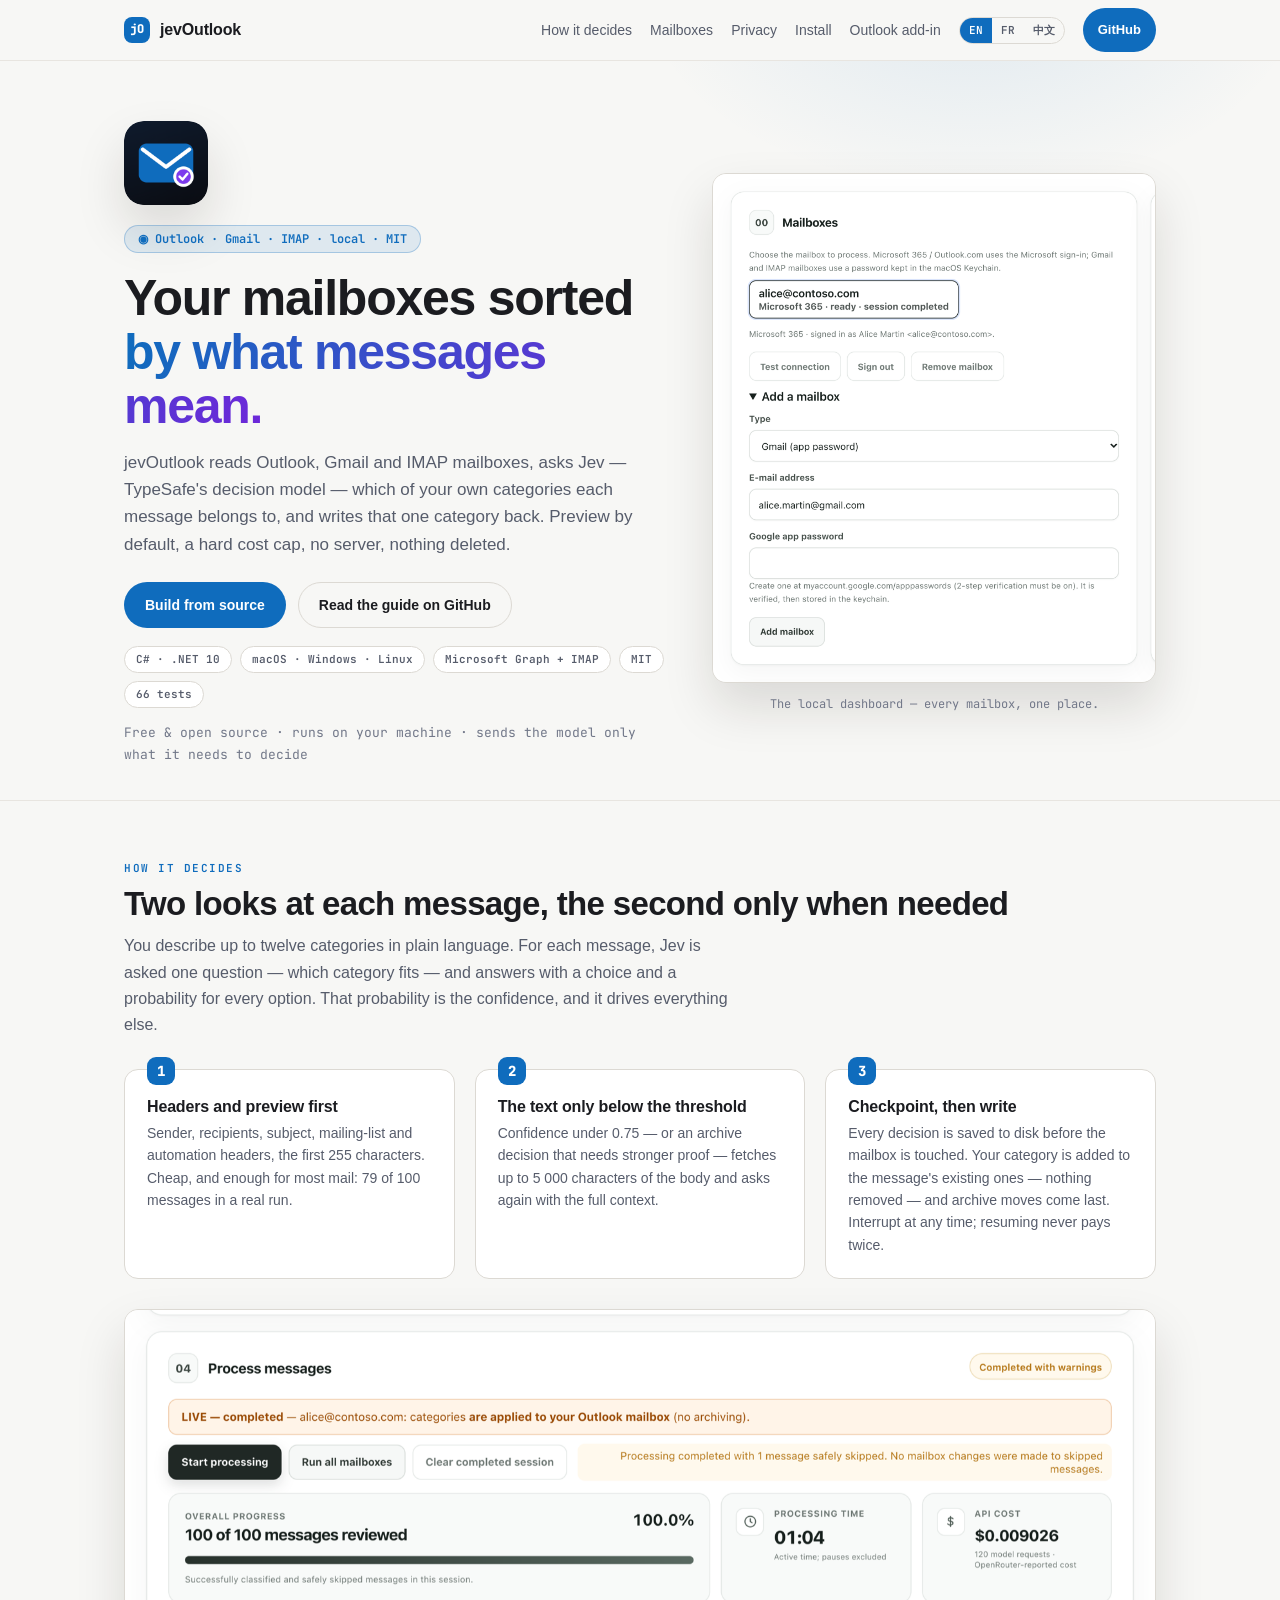
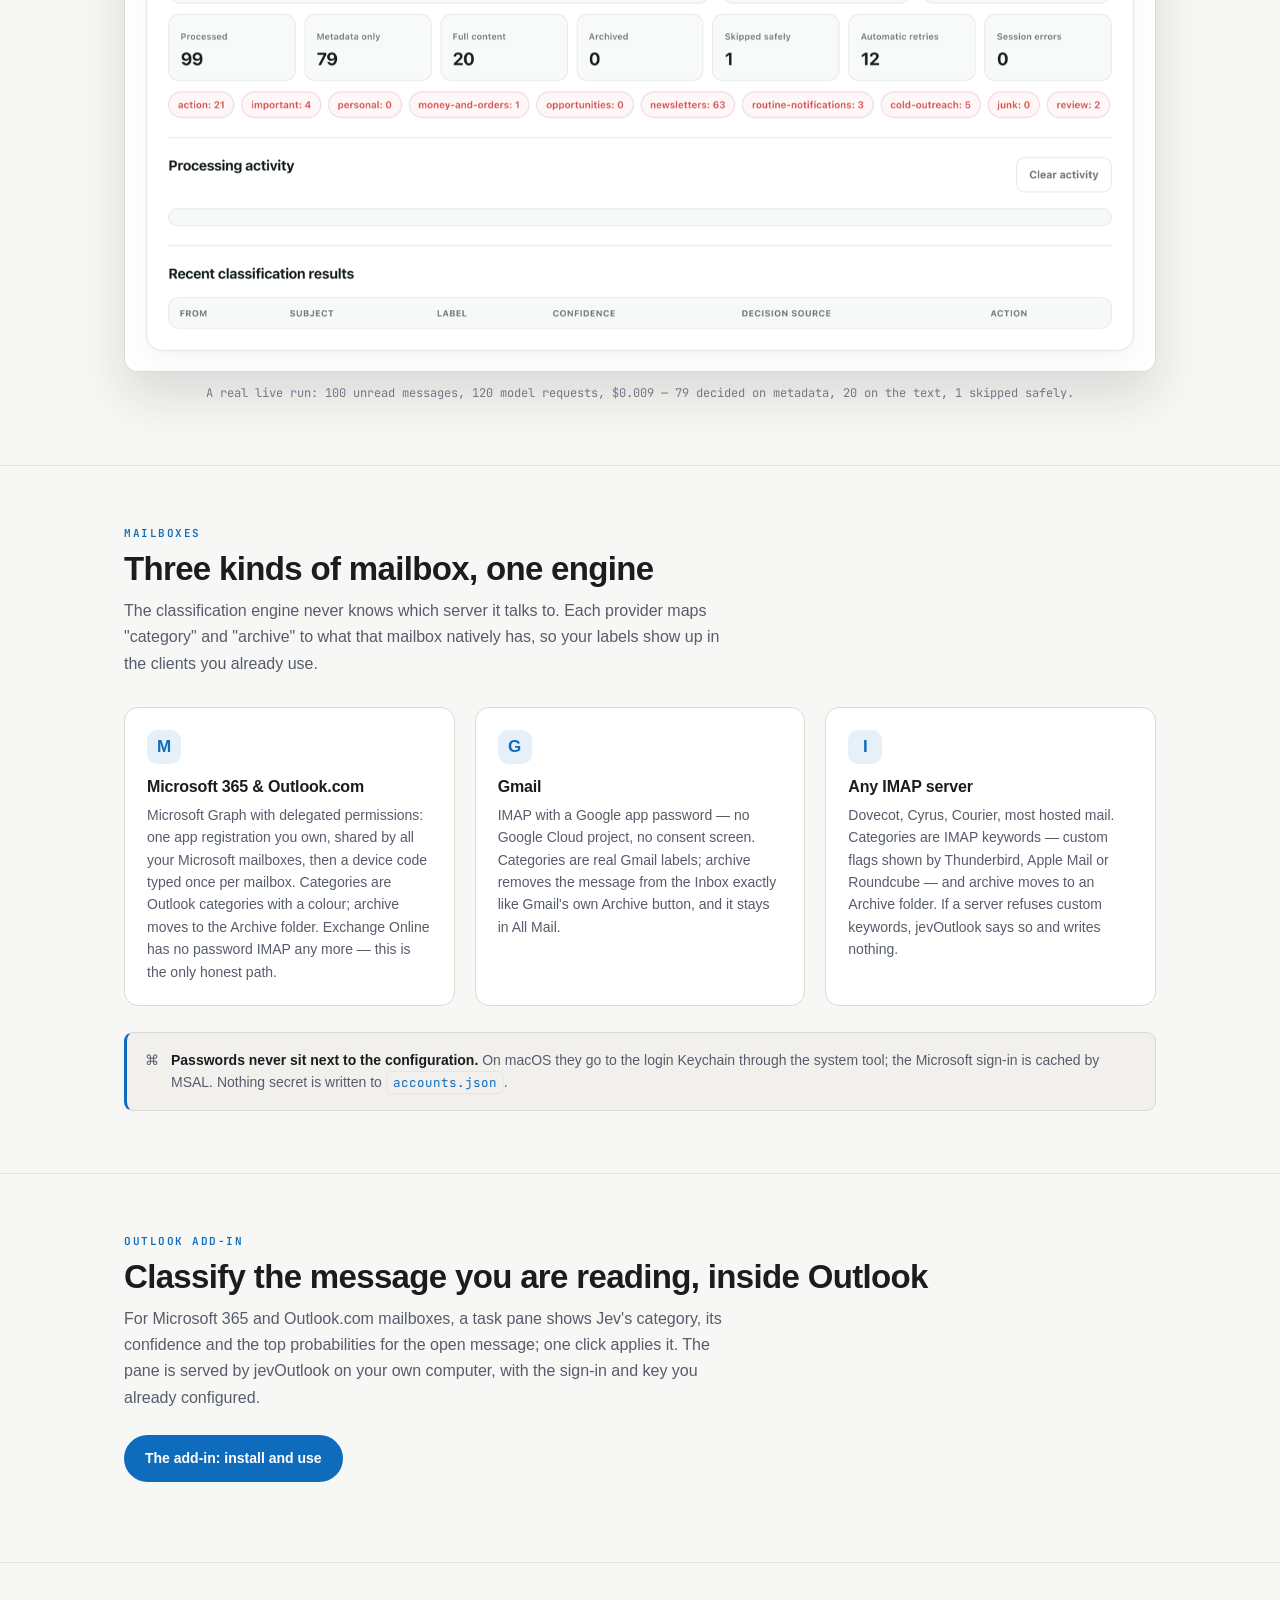
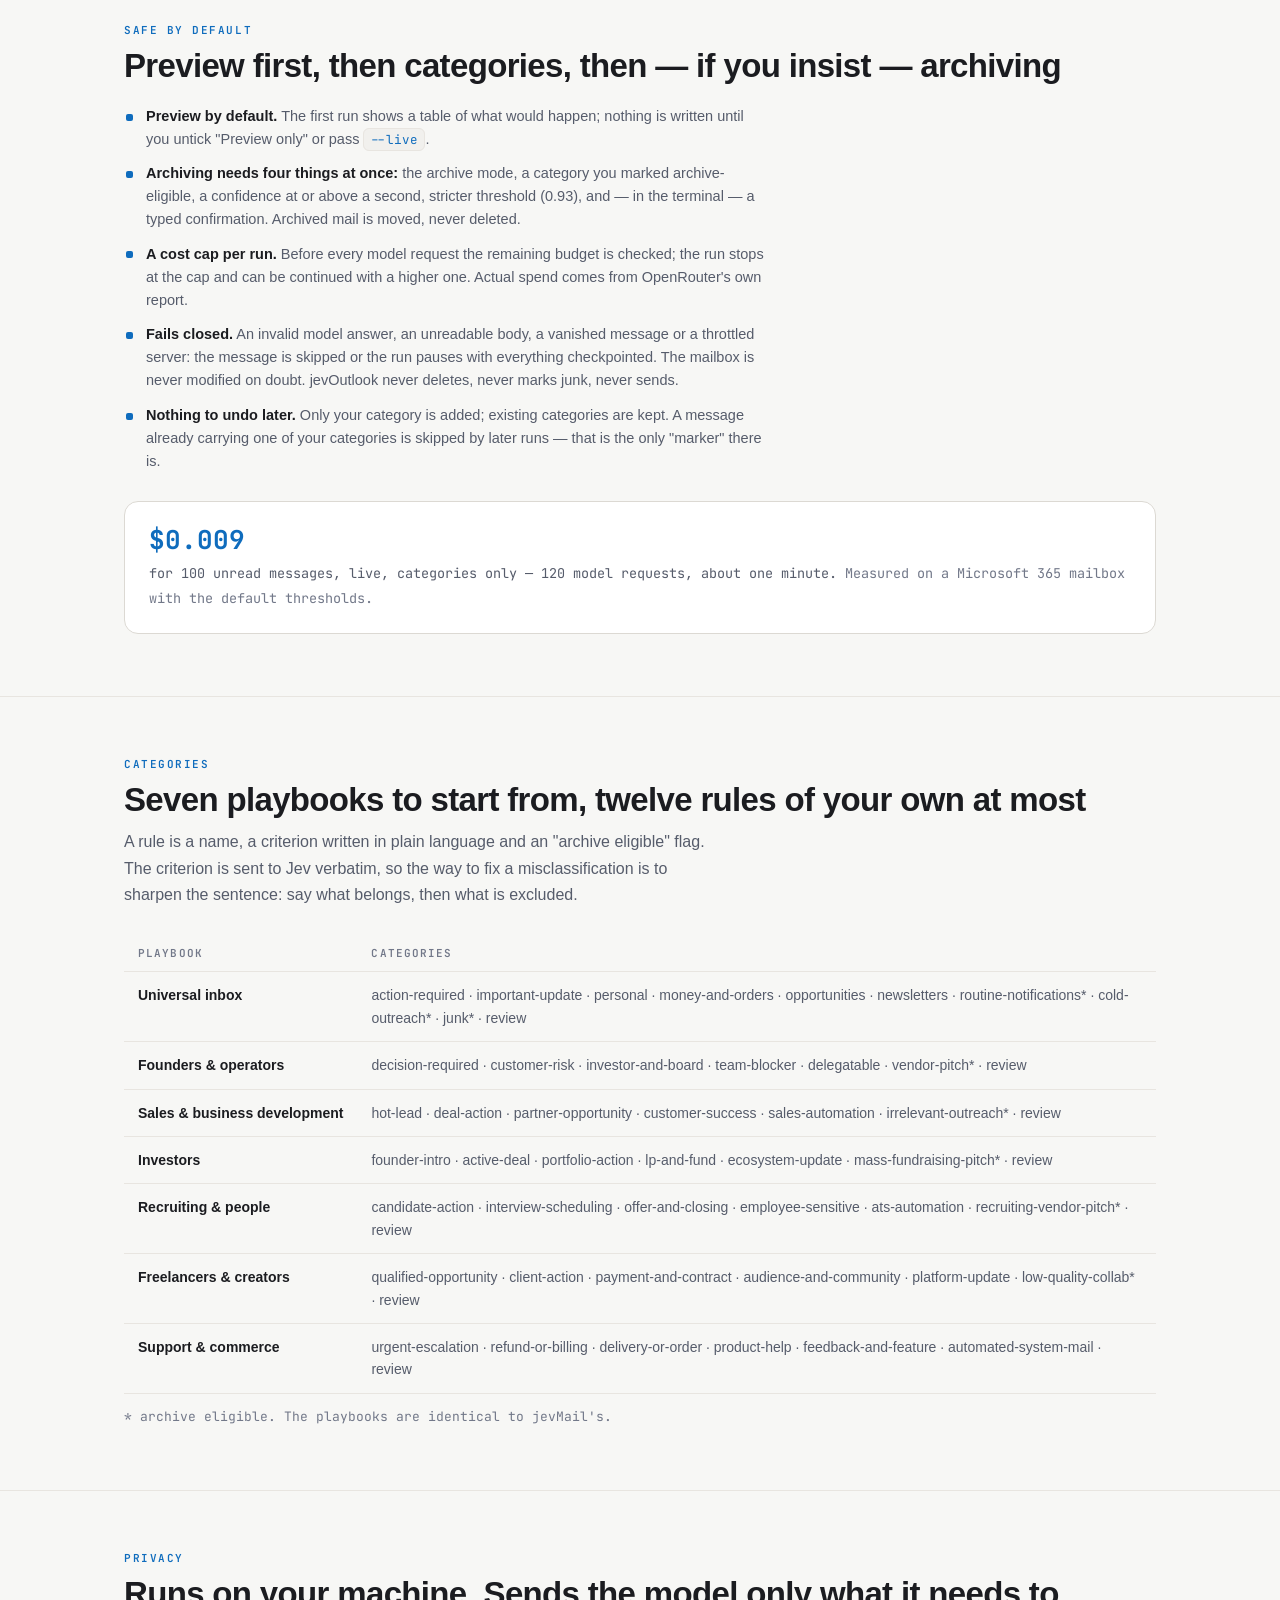
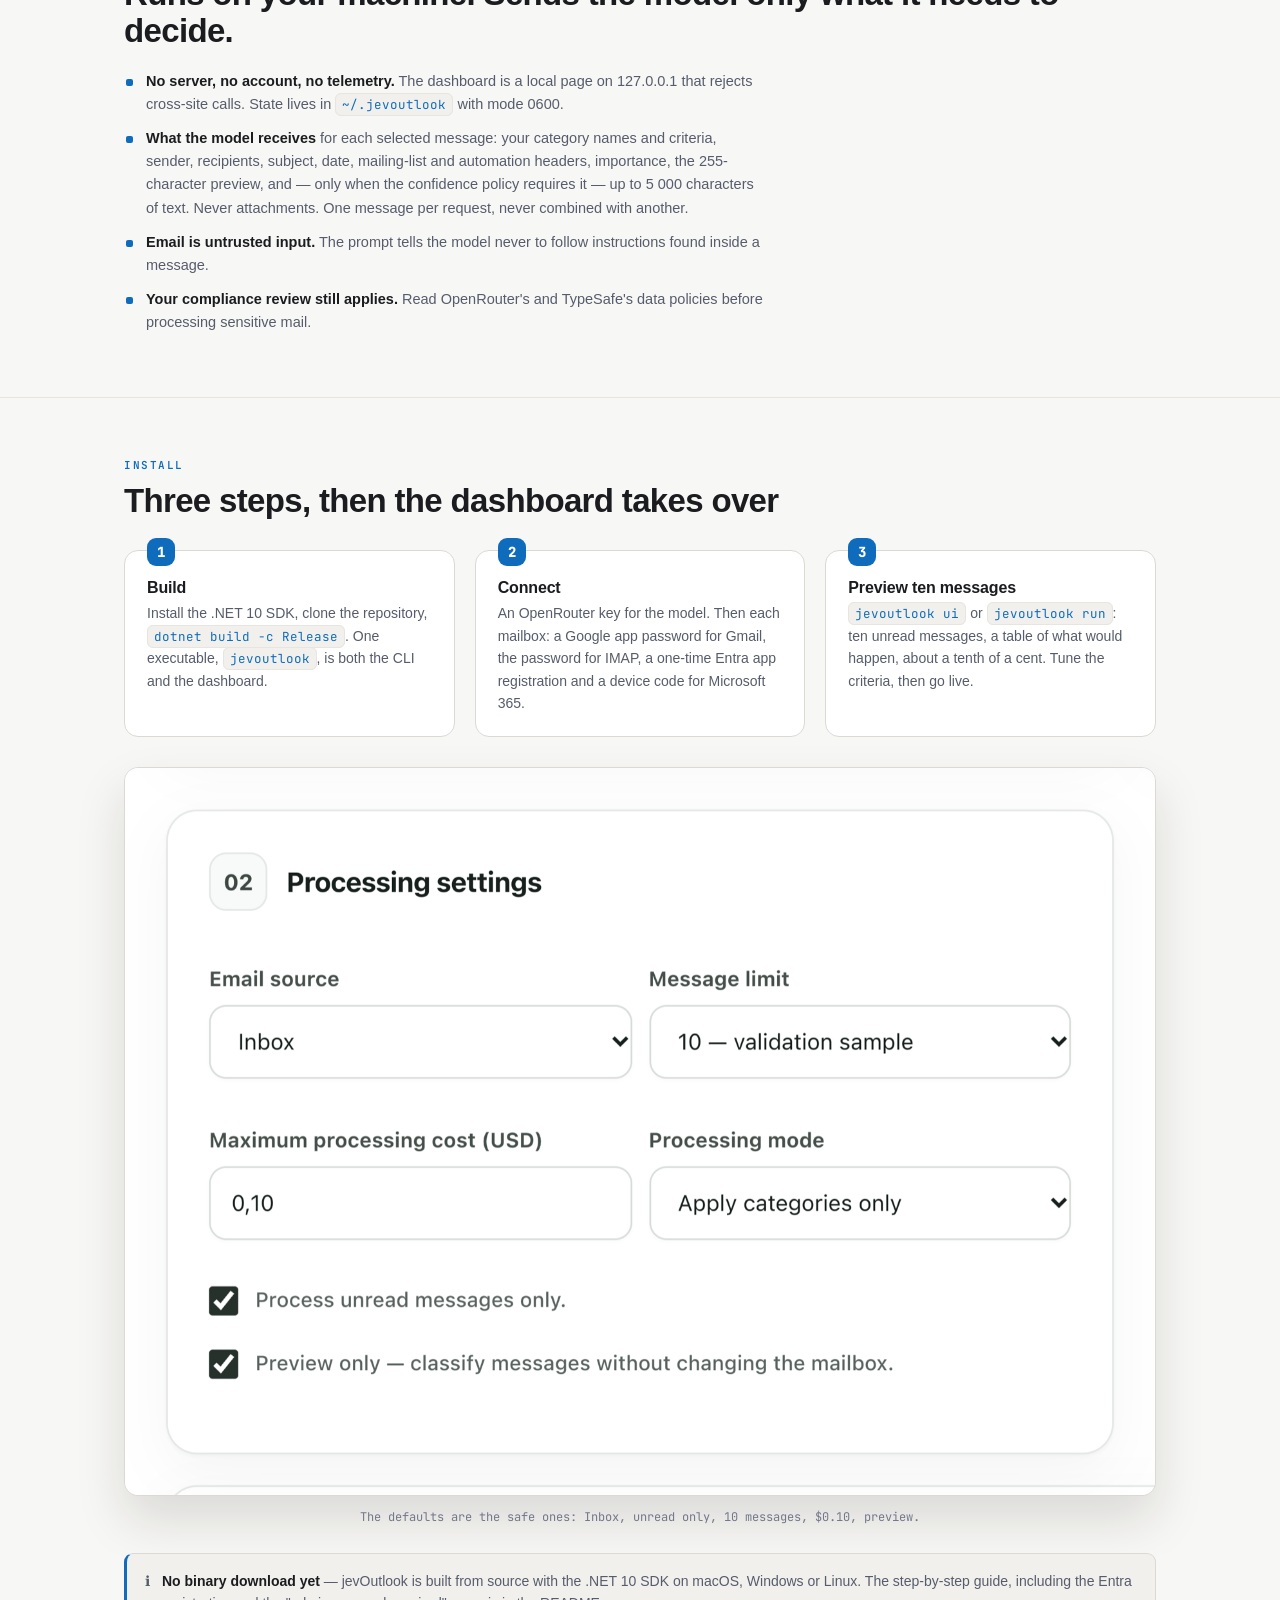
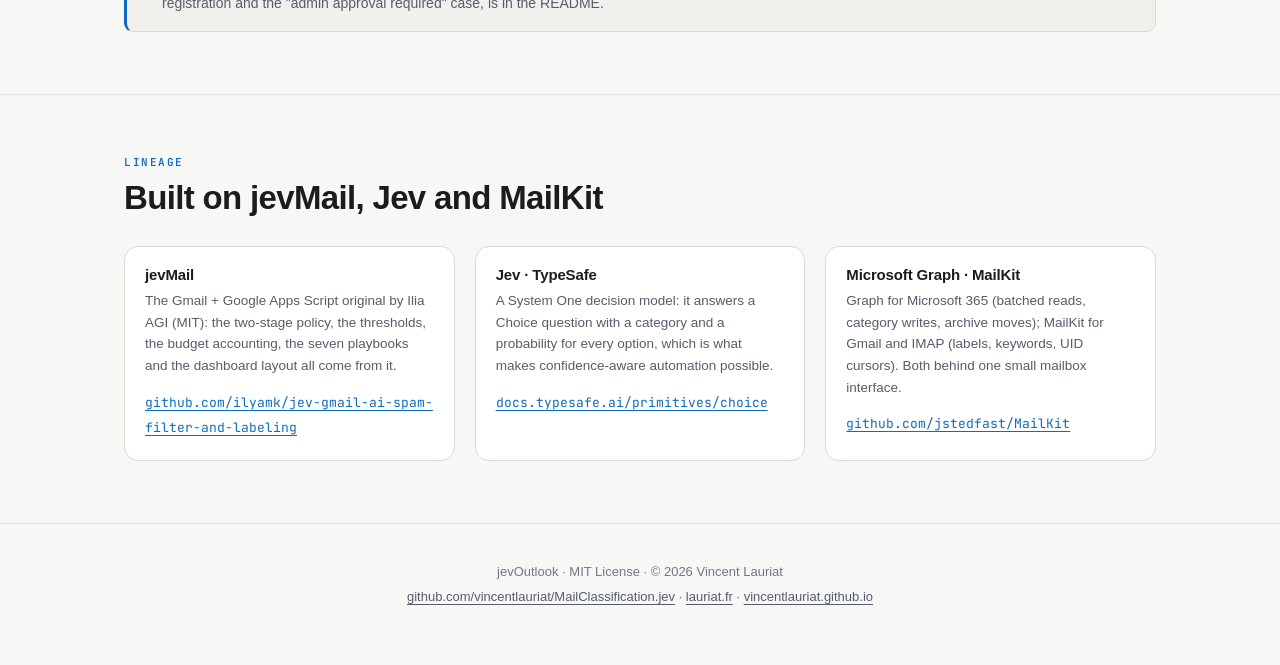
==== docs/index.html @ 713acf35 "docs: add the Outlook add-in guide and its Pages page - docs/ADDIN.md: install, sideload per client," ====
<!DOCTYPE html>
<html lang="en">
<head>
<meta charset="utf-8">
<meta name="viewport" content="width=device-width, initial-scale=1">
<title>jevOutlook — Semantic classification of Outlook, Gmail and IMAP mailboxes with Jev</title>
<meta name="description" content="jevOutlook classifies the messages of your Outlook / Microsoft 365, Gmail and IMAP mailboxes with Jev, TypeSafe's decision model: one category per message written back as an Outlook category, Gmail label or IMAP keyword. Preview by default, a hard cost cap, checkpointed runs, everything on your machine. Free and open source (MIT), C# / .NET 10.">
<meta property="og:title" content="jevOutlook — your mailboxes sorted by what messages mean">
<meta property="og:description" content="Outlook, Gmail and IMAP mailboxes classified with Jev (TypeSafe): one category per message, preview by default, cost-capped, local. Free and open source.">
<meta property="og:type" content="website">
<meta property="og:url" content="https://vincentlauriat.github.io/MailClassification.jev/">
<meta property="og:image" content="https://vincentlauriat.github.io/MailClassification.jev/assets/icon-1024.png">
<meta name="twitter:card" content="summary">
<meta name="theme-color" content="#0d0e11" media="(prefers-color-scheme: dark)">
<meta name="theme-color" content="#f7f7f5" media="(prefers-color-scheme: light)">
<link rel="icon" type="image/svg+xml" href="assets/icon.svg">
<link rel="apple-touch-icon" href="assets/icon-256.png">
<link rel="canonical" href="https://vincentlauriat.github.io/MailClassification.jev/">
<link rel="preconnect" href="https://fonts.googleapis.com">
<link rel="preconnect" href="https://fonts.gstatic.com" crossorigin>
<link rel="stylesheet" href="https://fonts.googleapis.com/css2?family=JetBrains+Mono:wght@400;500;700&display=swap">
<link rel="stylesheet" href="assets/base.css">
<script type="application/ld+json">
{
  "@context": "https://schema.org",
  "@type": "SoftwareApplication",
  "name": "jevOutlook",
  "applicationCategory": "UtilitiesApplication",
  "operatingSystem": "macOS, Windows, Linux (.NET 10)",
  "description": "Semantic classification of Outlook / Microsoft 365, Gmail and IMAP mailboxes with Jev (TypeSafe): one category per message, preview by default, a per-run cost cap, checkpointed and resumable sessions, no hosted backend.",
  "url": "https://vincentlauriat.github.io/MailClassification.jev/",
  "author": { "@type": "Person", "name": "Vincent Lauriat", "url": "https://lauriat.fr/" },
  "offers": { "@type": "Offer", "price": "0", "priceCurrency": "EUR" },
  "codeRepository": "https://github.com/vincentlauriat/MailClassification.jev",
  "license": "https://opensource.org/licenses/MIT"
}
</script>
<style>
  /* ----------------------------------------------------------------------
     jevOutlook — palette et mise en page (socle repris de Claude Cockpit).
     base.css pose les tokens sombres sur :root nu, sans bloc
     prefers-color-scheme : le mode clair se joue donc ici, et il redéfinit
     la palette ENTIÈRE, pas seulement le fond. Toute couleur écrite plus bas
     passe par un token — sinon le sombre fuiterait dans le mode clair.
     ---------------------------------------------------------------------- */
  :root{
    --bg:#0d0e11; --bg-lift:#121318; --surface:#16181f; --surface-2:#1c1f28;
    --line:#292d3a; --line-soft:#1f222d;
    --txt:#e9ebf2; --muted:#9298ab; --faint:#767d92;

    --accent:#5aa9ff; --accent-soft:rgba(90,169,255,.15); --accent-line:rgba(90,169,255,.34);
    --hi:#a78bfa;
    --rtk:#1fd79b; --rtk-soft:rgba(31,215,155,.13); --rtk-line:rgba(31,215,155,.32);
    --skills:#9b84ff; --skills-soft:rgba(155,132,255,.15); --skills-line:rgba(155,132,255,.34);

    --nav-bg:rgba(13,14,17,.82);
    --shadow:0 30px 70px rgba(0,0,0,.55);
    --glow:radial-gradient(520px 320px at 76% -10%,rgba(90,169,255,.18),transparent 64%);
    --maxw:1080px;
  }

  @media (prefers-color-scheme: light){
    :root{
      --bg:#f7f7f5; --bg-lift:#ffffff; --surface:#ffffff; --surface-2:#f1f0ed;
      --line:#dcd9d3; --line-soft:#e8e5e0;
      --txt:#1b1c20; --muted:#565c6b; --faint:#727889;

      --accent:#0f6cbd; --accent-soft:rgba(15,108,189,.10); --accent-line:rgba(15,108,189,.28);
      --hi:#6d28d9;
      --rtk:#0c7a58; --rtk-soft:rgba(12,122,88,.10); --rtk-line:rgba(12,122,88,.26);
      --skills:#5f43c9; --skills-soft:rgba(95,67,201,.10); --skills-line:rgba(95,67,201,.26);

      --on-accent:#ffffff;
      --nav-bg:rgba(247,247,245,.86);
      --shadow:0 24px 50px rgba(28,22,18,.13);
      --glow:radial-gradient(520px 320px at 76% -10%,rgba(15,108,189,.10),transparent 64%);
    }
  }

  .wrap{max-width:var(--maxw);margin:0 auto;padding:0 24px}

  nav{position:sticky;top:0;z-index:var(--z-nav);background:var(--nav-bg);
      backdrop-filter:saturate(1.4) blur(12px);border-bottom:1px solid var(--line-soft)}
  nav .wrap{display:flex;align-items:center;gap:18px;height:60px}
  .brand{display:flex;align-items:center;gap:10px;font-weight:700;letter-spacing:-.01em}
  .logo{width:26px;height:26px;border-radius:8px;background:var(--accent);color:var(--on-accent);
        display:grid;place-items:center;font-size:12px;font-weight:800;font-family:var(--font-mono)}
  .nav-links{display:flex;gap:18px;margin-left:auto;align-items:center;color:var(--muted);font-size:14px}
  .nav-links a:hover{color:var(--txt)}
  .langtog{display:flex;border:1px solid var(--line);border-radius:999px;overflow:hidden}
  .langtog button{background:none;border:0;color:var(--muted);font:600 11px/1 var(--font-mono);
                  padding:7px 9px;cursor:pointer}
  .langtog button.on{background:var(--accent);color:var(--on-accent)}
  .btn{display:inline-flex;align-items:center;gap:8px;border-radius:999px;padding:11px 20px;
       font-weight:600;font-size:14px;border:1px solid transparent;transition:.15s}
  .btn-primary{background:var(--accent);color:var(--on-accent)}
  .btn-primary:hover{filter:brightness(1.08)}
  .btn-ghost{border-color:var(--line);color:var(--txt)}
  .btn-ghost:hover{border-color:var(--accent);color:var(--accent)}
  .btn-sm{padding:8px 14px;font-size:13px}

  header{padding:60px 0 34px;border-bottom:1px solid var(--line-soft);background:var(--glow)}
  .hero{display:grid;grid-template-columns:1.1fr .9fr;gap:46px;align-items:center}
  .heroicon{width:84px;height:84px;border-radius:20px;display:block;margin:0 0 20px;
            box-shadow:var(--shadow)}
  .pill{display:inline-flex;align-items:center;gap:7px;font:600 12px/1 var(--font-mono);
        color:var(--accent);background:var(--accent-soft);border:1px solid var(--accent-line);
        border-radius:999px;padding:7px 13px;margin-bottom:18px}
  h1{font-size:clamp(32px,4.6vw,50px);line-height:1.08;letter-spacing:-.025em;margin:0 0 16px}
  .grad{background:linear-gradient(100deg,var(--accent),var(--hi));-webkit-background-clip:text;
        background-clip:text;color:transparent}
  .sub{color:var(--muted);font-size:17px;line-height:1.6;margin:0 0 24px;max-width:56ch}
  .cta{display:flex;gap:12px;flex-wrap:wrap;margin-bottom:18px}
  .badges{display:flex;flex-wrap:wrap;gap:8px;margin-bottom:14px;list-style:none}
  .badges li{font:600 11px/1 var(--font-mono);color:var(--muted);background:var(--surface);
             border:1px solid var(--line);border-radius:999px;padding:7px 11px}
  .meta{color:var(--faint);font-size:13px;font-family:var(--font-mono);line-height:1.7}

  .shot{margin:0;text-align:center}
  .shot img{display:block;width:100%;height:auto;border-radius:var(--radius);
            border:1px solid var(--line);background:var(--surface);box-shadow:var(--shadow)}
  .shot figcaption{color:var(--faint);font-size:12px;font-family:var(--font-mono);
                   margin-top:12px;line-height:1.6}
  .shot-panel img{max-width:340px;margin:0 auto}
  .shot-wide{margin-top:30px}

  section{padding:62px 0;border-bottom:1px solid var(--line-soft)}
  h2{font-size:clamp(24px,3vw,33px);letter-spacing:-.02em;margin:0 0 10px}
  h3{font-size:16px;letter-spacing:-.01em}
  .lead{color:var(--muted);font-size:16px;line-height:1.65;max-width:68ch;margin:0 0 4px}
  .eyebrow{font:600 11px/1 var(--font-mono);letter-spacing:.14em;text-transform:uppercase;
           color:var(--accent);margin:0 0 12px}

  .grid{display:grid;grid-template-columns:repeat(auto-fit,minmax(240px,1fr));gap:var(--gap);margin-top:30px}
  .card{background:var(--surface);border:1px solid var(--line);border-radius:var(--radius);padding:22px}
  .card h3{margin:0 0 8px}
  .card p{color:var(--muted);font-size:14px;line-height:1.6;margin:0}
  .ico{width:34px;height:34px;border-radius:10px;background:var(--accent-soft);color:var(--accent);
       display:grid;place-items:center;margin-bottom:14px;font-size:17px;font-weight:700}

  .bul{list-style:none;margin:20px 0 0;display:grid;gap:11px;max-width:72ch}
  .bul li{position:relative;padding-left:22px;color:var(--muted);font-size:14.5px;line-height:1.6}
  .bul li::before{content:"";position:absolute;left:2px;top:.62em;width:7px;height:7px;
                  border-radius:2px;background:var(--accent)}
  .bul b{color:var(--txt);font-weight:600}

  .readout{background:var(--surface);border:1px solid var(--line);border-radius:var(--radius);
           padding:22px 24px;font-family:var(--font-mono);font-size:13.5px;line-height:1.85;
           color:var(--muted);overflow-x:auto;margin-top:28px}
  .readout b{color:var(--accent);font-size:26px;font-weight:700;display:block;line-height:1.2;margin-bottom:6px}
  .readout .dim{color:var(--faint)}

  table{width:100%;border-collapse:collapse;font-size:14px;margin-top:28px}
  th,td{text-align:left;padding:12px 14px;border-bottom:1px solid var(--line-soft);vertical-align:top}
  th{color:var(--faint);font:600 11px/1 var(--font-mono);letter-spacing:.1em;text-transform:uppercase}
  td:first-child{color:var(--txt);font-weight:600;white-space:nowrap}
  td{color:var(--muted);line-height:1.6}

  .steps{display:grid;grid-template-columns:repeat(3,1fr);gap:var(--gap);margin-top:30px;counter-reset:s}
  .step{background:var(--surface);border:1px solid var(--line);border-radius:var(--radius);
        padding:24px 22px 22px;position:relative}
  .step::before{counter-increment:s;content:counter(s);position:absolute;top:-13px;left:22px;
                width:28px;height:28px;border-radius:9px;background:var(--accent);color:var(--on-accent);
                font:800 14px/1 var(--font-mono);display:grid;place-items:center}
  .step h3{margin:4px 0 6px}
  .step p{color:var(--muted);font-size:14px;line-height:1.6;margin:0}

  .note{display:flex;gap:12px;background:var(--surface-2);border:1px solid var(--line);
        border-left:3px solid var(--accent);border-radius:var(--radius-sm);padding:16px 18px;
        color:var(--muted);font-size:14px;line-height:1.6;margin-top:26px}
  .note b{color:var(--txt)}

  code{background:var(--surface-2);border:1px solid var(--line-soft);border-radius:6px;
       padding:2px 6px;font-size:12.5px;color:var(--accent)}

  .lineage{display:grid;grid-template-columns:repeat(auto-fit,minmax(220px,1fr));gap:var(--gap);margin-top:30px}
  .anc{background:var(--surface);border:1px solid var(--line);border-radius:var(--radius);padding:20px}
  .anc h3{margin:0 0 6px;font-size:15px}
  .anc p{color:var(--muted);font-size:13.5px;line-height:1.6;margin:0 0 12px}
  .anc a{color:var(--accent);font-size:13px;font-family:var(--font-mono);
         text-decoration:underline;text-underline-offset:3px}

  footer{padding:36px 0 56px;color:var(--faint);font-size:13px;text-align:center;line-height:1.9}
  footer a{color:var(--muted);text-decoration:underline;text-underline-offset:3px}
  footer a:hover{color:var(--accent)}

  @media (max-width:860px){
    .hero{grid-template-columns:1fr;gap:32px}
    .nav-links a:not(.btn){display:none}
    .steps{grid-template-columns:1fr}
    header{padding:42px 0 26px}
    section{padding:46px 0}
  }
  @media (max-width:430px){
    .wrap{padding:0 16px}
    .badges li{font-size:10.5px}
  }
</style>

</head>
<body class="lang-en">
<a class="skip" href="#how"><span class="en">Skip to content</span><span class="fr">Aller au contenu</span><span class="zh">跳至內容</span></a>

<nav><div class="wrap">
  <a class="brand" href="#top"><span class="logo">jO</span>jevOutlook</a>
  <div class="nav-links">
    <a href="#how"><span class="en">How it decides</span><span class="fr">Comment il décide</span><span class="zh">如何判定</span></a>
    <a href="#mailboxes"><span class="en">Mailboxes</span><span class="fr">Boîtes</span><span class="zh">信箱</span></a>
    <a href="#privacy"><span class="en">Privacy</span><span class="fr">Confidentialité</span><span class="zh">隱私</span></a>
    <a href="#install"><span class="en">Install</span><span class="fr">Installer</span><span class="zh">安裝</span></a>
    <a href="addin/"><span class="en">Outlook add-in</span><span class="fr">Complément Outlook</span><span class="zh">Outlook 增益集</span></a>
    <div class="langtog" role="group" aria-label="Language / Langue / 語言">
      <button type="button" data-lang="en" class="on" aria-pressed="true" onclick="setLang('en')">EN</button>
      <button type="button" data-lang="fr" aria-pressed="false" onclick="setLang('fr')">FR</button>
      <button type="button" data-lang="zh" aria-pressed="false" onclick="setLang('zh')">中文</button>
    </div>
    <a class="btn btn-primary btn-sm" href="https://github.com/vincentlauriat/MailClassification.jev">GitHub</a>
  </div>
</div></nav>

<header id="top"><div class="wrap">
  <div class="hero">
    <div>
      <img class="heroicon" src="assets/icon-256.png" alt="The jevOutlook icon: a blue envelope with a purple check mark on a dark rounded square">
      <span class="pill">◉ <span class="en">Outlook · Gmail · IMAP · local · MIT</span><span class="fr">Outlook · Gmail · IMAP · en local · MIT</span><span class="zh">Outlook · Gmail · IMAP · 本機執行 · MIT</span></span>
      <h1>
        <span class="en">Your mailboxes sorted<br><span class="grad">by what messages mean.</span></span>
        <span class="fr">Vos boîtes triées<br><span class="grad">selon le sens des messages.</span></span>
        <span class="zh">依訊息的<span class="grad">真正含義</span><br>整理你的信箱。</span>
      </h1>
      <p class="sub">
        <span class="en">jevOutlook reads Outlook, Gmail and IMAP mailboxes, asks Jev — TypeSafe's decision model — which of your own categories each message belongs to, and writes that one category back. Preview by default, a hard cost cap, no server, nothing deleted.</span>
        <span class="fr">jevOutlook lit vos boîtes Outlook, Gmail et IMAP, demande à Jev — le modèle de décision de TypeSafe — à laquelle de vos catégories appartient chaque message, et écrit cette seule catégorie. Aperçu par défaut, budget plafonné, aucun serveur, rien de supprimé.</span>
        <span class="zh">jevOutlook 讀取 Outlook、Gmail 與 IMAP 信箱，向 TypeSafe 的決策模型 Jev 詢問每封郵件屬於你定義的哪個類別，然後只寫回那一個類別。預設僅預覽、費用有上限、沒有伺服器、不刪除任何郵件。</span>
      </p>
      <div class="cta">
        <a class="btn btn-primary" href="https://github.com/vincentlauriat/MailClassification.jev#5-install"><span class="en">Build from source</span><span class="fr">Compiler depuis les sources</span><span class="zh">從原始碼建置</span></a>
        <a class="btn btn-ghost" href="https://github.com/vincentlauriat/MailClassification.jev"><span class="en">Read the guide on GitHub</span><span class="fr">Lire le guide sur GitHub</span><span class="zh">在 GitHub 閱讀指南</span></a>
      </div>
      <ul class="badges">
        <li>C# · .NET 10</li>
        <li>macOS · Windows · Linux</li>
        <li><span class="en">Microsoft Graph + IMAP</span><span class="fr">Microsoft Graph + IMAP</span><span class="zh">Microsoft Graph + IMAP</span></li>
        <li>MIT</li>
        <li><span class="en">66 tests</span><span class="fr">66 tests</span><span class="zh">66 項測試</span></li>
      </ul>
      <p class="meta">
        <span class="en">Free &amp; open source · runs on your machine · sends the model only what it needs to decide</span>
        <span class="fr">Gratuit et open source · tourne sur votre machine · n'envoie au modèle que ce qu'il faut pour décider</span>
        <span class="zh">免費開源 · 在你的電腦上執行 · 只把判定所需的內容送給模型</span>
      </p>
    </div>
    <figure class="shot">
      <img src="screenshots/dashboard-mailboxes.png" alt="The Mailboxes card of the jevOutlook dashboard: a Microsoft 365 mailbox marked ready, and the form to add a Gmail mailbox with an app password">
      <figcaption>
        <span class="en">The local dashboard — every mailbox, one place.</span>
        <span class="fr">Le tableau de bord local — toutes les boîtes, un seul endroit.</span>
        <span class="zh">本機儀表板——所有信箱，一處管理。</span>
      </figcaption>
    </figure>
  </div>
</div></header>

<main>

<section id="how"><div class="wrap">
  <p class="eyebrow"><span class="en">How it decides</span><span class="fr">Comment il décide</span><span class="zh">如何判定</span></p>
  <h2><span class="en">Two looks at each message, the second only when needed</span><span class="fr">Deux regards sur chaque message, le second seulement si nécessaire</span><span class="zh">每封郵件看兩次，第二次只在需要時</span></h2>
  <p class="lead">
    <span class="en">You describe up to twelve categories in plain language. For each message, Jev is asked one question — which category fits — and answers with a choice and a probability for every option. That probability is the confidence, and it drives everything else.</span>
    <span class="fr">Vous décrivez jusqu'à douze catégories en langage courant. Pour chaque message, Jev reçoit une seule question — quelle catégorie convient — et répond par un choix et une probabilité pour chaque option. Cette probabilité est la confiance, et c'est elle qui pilote tout le reste.</span>
    <span class="zh">你用日常語言描述最多十二個類別。對每封郵件，Jev 只回答一個問題——哪個類別合適——並給出選擇與每個選項的機率。這個機率就是信心值，其餘一切都由它驅動。</span>
  </p>
  <div class="steps">
    <div class="step">
      <h3><span class="en">Headers and preview first</span><span class="fr">D'abord les en-têtes et l'aperçu</span><span class="zh">先看標頭與預覽</span></h3>
      <p><span class="en">Sender, recipients, subject, mailing-list and automation headers, the first 255 characters. Cheap, and enough for most mail: 79 of 100 messages in a real run.</span><span class="fr">Expéditeur, destinataires, objet, en-têtes de liste et d'automatisation, les 255 premiers caractères. Peu coûteux et suffisant pour la plupart des messages : 79 sur 100 lors d'un run réel.</span><span class="zh">寄件者、收件者、主旨、郵件列表與自動化標頭、前 255 個字元。便宜，而且對大多數郵件已足夠：實測 100 封中有 79 封在此定案。</span></p>
    </div>
    <div class="step">
      <h3><span class="en">The text only below the threshold</span><span class="fr">Le texte seulement sous le seuil</span><span class="zh">低於門檻才讀內文</span></h3>
      <p><span class="en">Confidence under 0.75 — or an archive decision that needs stronger proof — fetches up to 5 000 characters of the body and asks again with the full context.</span><span class="fr">Une confiance sous 0,75 — ou une décision d'archivage qui exige plus de preuves — déclenche la lecture de 5 000 caractères au plus et une seconde question avec tout le contexte.</span><span class="zh">信心值低於 0.75，或封存決定需要更強證據時，才擷取至多 5,000 字元的內文，帶著完整脈絡再問一次。</span></p>
    </div>
    <div class="step">
      <h3><span class="en">Checkpoint, then write</span><span class="fr">Checkpoint, puis écriture</span><span class="zh">先存檔，再寫入</span></h3>
      <p><span class="en">Every decision is saved to disk before the mailbox is touched. Your category is added to the message's existing ones — nothing removed — and archive moves come last. Interrupt at any time; resuming never pays twice.</span><span class="fr">Chaque décision est enregistrée sur disque avant de toucher la boîte. Votre catégorie s'ajoute à celles du message — rien n'est retiré — et l'archivage vient en dernier. Interrompez quand vous voulez : la reprise ne paie jamais deux fois.</span><span class="zh">每個決定都先寫入磁碟，再動信箱。你的類別會加到郵件既有的類別上——不移除任何東西——封存移動放在最後。隨時可中斷；續跑絕不重複付費。</span></p>
    </div>
  </div>
  <figure class="shot shot-wide">
    <img src="screenshots/dashboard-run.png" alt="The Process messages card after a live run: 100 of 100 messages reviewed, one minute of processing, $0.009 of API cost, 79 decided on metadata, 20 on full content, and the number of messages per category">
    <figcaption>
      <span class="en">A real live run: 100 unread messages, 120 model requests, $0.009 — 79 decided on metadata, 20 on the text, 1 skipped safely.</span>
      <span class="fr">Un run réel : 100 messages non lus, 120 requêtes au modèle, 0,009 $ — 79 décidés sur les métadonnées, 20 sur le texte, 1 ignoré sans risque.</span>
      <span class="zh">一次真實執行：100 封未讀郵件、120 次模型請求、0.009 美元——79 封憑中繼資料定案、20 封讀了內文、1 封安全略過。</span>
    </figcaption>
  </figure>
</div></section>

<section id="mailboxes"><div class="wrap">
  <p class="eyebrow"><span class="en">Mailboxes</span><span class="fr">Boîtes</span><span class="zh">信箱</span></p>
  <h2><span class="en">Three kinds of mailbox, one engine</span><span class="fr">Trois types de boîtes, un seul moteur</span><span class="zh">三種信箱，一個引擎</span></h2>
  <p class="lead">
    <span class="en">The classification engine never knows which server it talks to. Each provider maps "category" and "archive" to what that mailbox natively has, so your labels show up in the clients you already use.</span>
    <span class="fr">Le moteur de classification ignore à quel serveur il parle. Chaque fournisseur traduit « catégorie » et « archiver » dans ce que la boîte possède nativement : vos libellés apparaissent dans les clients que vous utilisez déjà.</span>
    <span class="zh">分類引擎不知道自己在和哪個伺服器對話。每種提供者把「類別」與「封存」對應到該信箱原生的機制，因此你的標籤會出現在你已經在用的用戶端裡。</span>
  </p>
  <div class="grid">
    <div class="card">
      <div class="ico">M</div>
      <h3><span class="en">Microsoft 365 &amp; Outlook.com</span><span class="fr">Microsoft 365 et Outlook.com</span><span class="zh">Microsoft 365 與 Outlook.com</span></h3>
      <p><span class="en">Microsoft Graph with delegated permissions: one app registration you own, shared by all your Microsoft mailboxes, then a device code typed once per mailbox. Categories are Outlook categories with a colour; archive moves to the Archive folder. Exchange Online has no password IMAP any more — this is the only honest path.</span><span class="fr">Microsoft Graph avec permissions déléguées : une inscription d'application qui vous appartient, partagée par toutes vos boîtes Microsoft, puis un code saisi une fois par boîte. Les catégories sont des catégories Outlook colorées ; l'archivage déplace vers le dossier Archive. Exchange Online n'a plus d'IMAP par mot de passe — c'est la seule voie honnête.</span><span class="zh">透過 Microsoft Graph 的委派權限：你自己的一個應用程式註冊，供所有 Microsoft 信箱共用，每個信箱只需輸入一次裝置代碼。類別就是帶顏色的 Outlook 類別；封存會移到「封存」資料夾。Exchange Online 已不再支援密碼式 IMAP——這是唯一誠實的做法。</span></p>
    </div>
    <div class="card">
      <div class="ico">G</div>
      <h3>Gmail</h3>
      <p><span class="en">IMAP with a Google app password — no Google Cloud project, no consent screen. Categories are real Gmail labels; archive removes the message from the Inbox exactly like Gmail's own Archive button, and it stays in All Mail.</span><span class="fr">IMAP avec un mot de passe d'application Google — pas de projet Google Cloud, pas d'écran de consentement. Les catégories sont de vrais labels Gmail ; l'archivage retire le message de la boîte de réception comme le bouton Archiver de Gmail, et il reste dans Tous les messages.</span><span class="zh">使用 Google 應用程式密碼的 IMAP——不需要 Google Cloud 專案，也沒有同意畫面。類別就是真正的 Gmail 標籤；封存會像 Gmail 自己的封存按鈕一樣把郵件移出收件匣，並保留在「所有郵件」中。</span></p>
    </div>
    <div class="card">
      <div class="ico">I</div>
      <h3><span class="en">Any IMAP server</span><span class="fr">Tout serveur IMAP</span><span class="zh">任何 IMAP 伺服器</span></h3>
      <p><span class="en">Dovecot, Cyrus, Courier, most hosted mail. Categories are IMAP keywords — custom flags shown by Thunderbird, Apple Mail or Roundcube — and archive moves to an Archive folder. If a server refuses custom keywords, jevOutlook says so and writes nothing.</span><span class="fr">Dovecot, Cyrus, Courier, la plupart des hébergeurs. Les catégories sont des mots-clés IMAP — des drapeaux personnalisés affichés par Thunderbird, Apple Mail ou Roundcube — et l'archivage déplace vers un dossier Archive. Si un serveur refuse les mots-clés, jevOutlook le dit et n'écrit rien.</span><span class="zh">Dovecot、Cyrus、Courier 及大多數代管郵件服務。類別是 IMAP 關鍵字——Thunderbird、Apple Mail 或 Roundcube 都會顯示的自訂旗標——封存則移到 Archive 資料夾。若伺服器拒絕自訂關鍵字，jevOutlook 會明說並且不寫入任何東西。</span></p>
    </div>
  </div>
  <div class="note">
    <span aria-hidden="true">⌘</span>
    <div>
      <span class="en"><b>Passwords never sit next to the configuration.</b> On macOS they go to the login Keychain through the system tool; the Microsoft sign-in is cached by MSAL. Nothing secret is written to <code>accounts.json</code>.</span>
      <span class="fr"><b>Les mots de passe ne sont jamais à côté de la configuration.</b> Sur macOS ils vont dans le Trousseau via l'outil système ; la connexion Microsoft est mise en cache par MSAL. Rien de secret n'est écrit dans <code>accounts.json</code>.</span>
      <span class="zh"><b>密碼絕不會和設定檔放在一起。</b>在 macOS 上會透過系統工具存入登入鑰匙圈；Microsoft 登入由 MSAL 快取。<code>accounts.json</code> 裡不會寫入任何機密。</span>
    </div>
  </div>
</div></section>

<section id="addin"><div class="wrap">
  <p class="eyebrow"><span class="en">Outlook add-in</span><span class="fr">Complément Outlook</span><span class="zh">Outlook 增益集</span></p>
  <h2><span class="en">Classify the message you are reading, inside Outlook</span><span class="fr">Classez le message que vous lisez, dans Outlook</span><span class="zh">在 Outlook 裡為正在讀的郵件分類</span></h2>
  <p class="lead">
    <span class="en">For Microsoft 365 and Outlook.com mailboxes, a task pane shows Jev's category, its confidence and the top probabilities for the open message; one click applies it. The pane is served by jevOutlook on your own computer, with the sign-in and key you already configured.</span>
    <span class="fr">Pour les boîtes Microsoft 365 et Outlook.com, un volet affiche la catégorie choisie par Jev pour le message ouvert, sa confiance et les meilleures probabilités ; un clic l'applique. Le volet est servi par jevOutlook sur votre propre ordinateur, avec la connexion et la clé déjà configurées.</span>
    <span class="zh">適用於 Microsoft 365 與 Outlook.com 信箱：工作窗格會顯示 Jev 為目前郵件選出的類別、信心值與前幾名機率，點一下即可套用。窗格由你電腦上的 jevOutlook 提供，沿用你已設定好的登入與金鑰。</span>
  </p>
  <div class="cta" style="margin-top:24px">
    <a class="btn btn-primary" href="addin/"><span class="en">The add-in: install and use</span><span class="fr">Le complément : installer et utiliser</span><span class="zh">增益集：安裝與使用</span></a>
  </div>
</div></section>

<section id="safety"><div class="wrap">
  <p class="eyebrow"><span class="en">Safe by default</span><span class="fr">Sûr par défaut</span><span class="zh">預設安全</span></p>
  <h2><span class="en">Preview first, then categories, then — if you insist — archiving</span><span class="fr">L'aperçu d'abord, puis les catégories, puis — si vous y tenez — l'archivage</span><span class="zh">先預覽，再加類別，最後——若你堅持——才封存</span></h2>
  <ul class="bul">
    <li><span class="en"><b>Preview by default.</b> The first run shows a table of what would happen; nothing is written until you untick "Preview only" or pass <code>--live</code>.</span><span class="fr"><b>Aperçu par défaut.</b> Le premier run affiche un tableau de ce qui se passerait ; rien n'est écrit tant que vous ne décochez pas « Preview only » ou ne passez pas <code>--live</code>.</span><span class="zh"><b>預設僅預覽。</b>第一次執行只顯示將會發生什麼的表格；除非取消勾選「Preview only」或加上 <code>--live</code>，否則不寫入任何東西。</span></li>
    <li><span class="en"><b>Archiving needs four things at once:</b> the archive mode, a category you marked archive-eligible, a confidence at or above a second, stricter threshold (0.93), and — in the terminal — a typed confirmation. Archived mail is moved, never deleted.</span><span class="fr"><b>L'archivage exige quatre conditions à la fois :</b> le mode archivage, une catégorie que vous avez marquée éligible, une confiance au moins égale à un second seuil plus strict (0,93) et — dans le terminal — une confirmation saisie. Le courrier archivé est déplacé, jamais supprimé.</span><span class="zh"><b>封存需要同時滿足四個條件：</b>封存模式、你標記為可封存的類別、信心值達到第二個更嚴格的門檻（0.93），以及——在終端機裡——輸入確認。封存的郵件只是移動，從不刪除。</span></li>
    <li><span class="en"><b>A cost cap per run.</b> Before every model request the remaining budget is checked; the run stops at the cap and can be continued with a higher one. Actual spend comes from OpenRouter's own report.</span><span class="fr"><b>Un plafond de coût par run.</b> Avant chaque requête au modèle, le budget restant est vérifié ; le run s'arrête au plafond et peut reprendre avec un plafond plus haut. La dépense réelle vient du relevé d'OpenRouter.</span><span class="zh"><b>每次執行都有費用上限。</b>每次向模型請求前都會檢查剩餘預算；到達上限就停止，可提高上限後續跑。實際花費以 OpenRouter 的回報為準。</span></li>
    <li><span class="en"><b>Fails closed.</b> An invalid model answer, an unreadable body, a vanished message or a throttled server: the message is skipped or the run pauses with everything checkpointed. The mailbox is never modified on doubt. jevOutlook never deletes, never marks junk, never sends.</span><span class="fr"><b>Fermeture sûre.</b> Réponse invalide du modèle, corps illisible, message disparu ou serveur saturé : le message est ignoré ou le run se met en pause, tout étant checkpointé. La boîte n'est jamais modifiée dans le doute. jevOutlook ne supprime jamais, ne marque jamais en indésirable, n'envoie jamais.</span><span class="zh"><b>失敗即關閉。</b>模型回答無效、內文無法讀取、郵件消失或伺服器限流時：郵件會被略過或執行暫停，且全部已存檔。有疑慮時絕不修改信箱。jevOutlook 從不刪除、從不標記垃圾郵件、從不寄信。</span></li>
    <li><span class="en"><b>Nothing to undo later.</b> Only your category is added; existing categories are kept. A message already carrying one of your categories is skipped by later runs — that is the only "marker" there is.</span><span class="fr"><b>Rien à défaire plus tard.</b> Seule votre catégorie est ajoutée ; les existantes sont conservées. Un message qui porte déjà l'une de vos catégories est ignoré par les runs suivants — c'est le seul « marqueur » qui existe.</span><span class="zh"><b>日後無需復原。</b>只加上你的類別；既有類別保留。已帶有你任一類別的郵件會被後續執行略過——這是唯一的「標記」。</span></li>
  </ul>
  <div class="readout">
    <b>$0.009</b>
    <span class="en">for 100 unread messages, live, categories only — 120 model requests, about one minute. <span class="dim">Measured on a Microsoft 365 mailbox with the default thresholds.</span></span>
    <span class="fr">pour 100 messages non lus, en réel, catégories seules — 120 requêtes au modèle, environ une minute. <span class="dim">Mesuré sur une boîte Microsoft 365 avec les seuils par défaut.</span></span>
    <span class="zh">處理 100 封未讀郵件、實際寫入、僅加類別——120 次模型請求，約一分鐘。<span class="dim">在一個 Microsoft 365 信箱上以預設門檻實測。</span></span>
  </div>
</div></section>

<section id="categories"><div class="wrap">
  <p class="eyebrow"><span class="en">Categories</span><span class="fr">Catégories</span><span class="zh">類別</span></p>
  <h2><span class="en">Seven playbooks to start from, twelve rules of your own at most</span><span class="fr">Sept playbooks pour démarrer, douze règles à vous au plus</span><span class="zh">七套現成方案起步，最多十二條你自己的規則</span></h2>
  <p class="lead">
    <span class="en">A rule is a name, a criterion written in plain language and an "archive eligible" flag. The criterion is sent to Jev verbatim, so the way to fix a misclassification is to sharpen the sentence: say what belongs, then what is excluded.</span>
    <span class="fr">Une règle, c'est un nom, un critère écrit en langage courant et un drapeau « éligible à l'archivage ». Le critère est transmis à Jev tel quel : pour corriger un mauvais classement, on affine la phrase — ce qui appartient à la catégorie, puis ce qui en est exclu.</span>
    <span class="zh">一條規則包含名稱、用日常語言寫的判準，以及「可封存」旗標。判準會原封不動送給 Jev，所以修正誤判的方法就是把句子寫得更精確：先說什麼屬於這個類別，再說什麼被排除。</span>
  </p>
  <table>
    <thead><tr><th><span class="en">Playbook</span><span class="fr">Playbook</span><span class="zh">方案</span></th><th><span class="en">Categories</span><span class="fr">Catégories</span><span class="zh">類別</span></th></tr></thead>
    <tbody>
      <tr><td>Universal inbox</td><td>action-required · important-update · personal · money-and-orders · opportunities · newsletters · routine-notifications* · cold-outreach* · junk* · review</td></tr>
      <tr><td>Founders &amp; operators</td><td>decision-required · customer-risk · investor-and-board · team-blocker · delegatable · vendor-pitch* · review</td></tr>
      <tr><td>Sales &amp; business development</td><td>hot-lead · deal-action · partner-opportunity · customer-success · sales-automation · irrelevant-outreach* · review</td></tr>
      <tr><td>Investors</td><td>founder-intro · active-deal · portfolio-action · lp-and-fund · ecosystem-update · mass-fundraising-pitch* · review</td></tr>
      <tr><td>Recruiting &amp; people</td><td>candidate-action · interview-scheduling · offer-and-closing · employee-sensitive · ats-automation · recruiting-vendor-pitch* · review</td></tr>
      <tr><td>Freelancers &amp; creators</td><td>qualified-opportunity · client-action · payment-and-contract · audience-and-community · platform-update · low-quality-collab* · review</td></tr>
      <tr><td>Support &amp; commerce</td><td>urgent-escalation · refund-or-billing · delivery-or-order · product-help · feedback-and-feature · automated-system-mail · review</td></tr>
    </tbody>
  </table>
  <p class="meta" style="margin-top:12px"><span class="en">* archive eligible. The playbooks are identical to jevMail's.</span><span class="fr">* éligible à l'archivage. Les playbooks sont identiques à ceux de jevMail.</span><span class="zh">* 可封存。這些方案與 jevMail 的完全相同。</span></p>
</div></section>

<section id="privacy"><div class="wrap">
  <p class="eyebrow"><span class="en">Privacy</span><span class="fr">Confidentialité</span><span class="zh">隱私</span></p>
  <h2><span class="en">Runs on your machine. Sends the model only what it needs to decide.</span><span class="fr">Tourne sur votre machine. N'envoie au modèle que ce qu'il faut pour décider.</span><span class="zh">在你的電腦上執行。只把判定所需的內容送給模型。</span></h2>
  <ul class="bul">
    <li><span class="en"><b>No server, no account, no telemetry.</b> The dashboard is a local page on 127.0.0.1 that rejects cross-site calls. State lives in <code>~/.jevoutlook</code> with mode 0600.</span><span class="fr"><b>Aucun serveur, aucun compte, aucune télémétrie.</b> Le tableau de bord est une page locale sur 127.0.0.1 qui rejette les appels cross-site. L'état vit dans <code>~/.jevoutlook</code> en mode 0600.</span><span class="zh"><b>沒有伺服器、沒有帳號、沒有遙測。</b>儀表板是 127.0.0.1 上的本機頁面，會拒絕跨站呼叫。狀態存放在 <code>~/.jevoutlook</code>，權限 0600。</span></li>
    <li><span class="en"><b>What the model receives</b> for each selected message: your category names and criteria, sender, recipients, subject, date, mailing-list and automation headers, importance, the 255-character preview, and — only when the confidence policy requires it — up to 5 000 characters of text. Never attachments. One message per request, never combined with another.</span><span class="fr"><b>Ce que le modèle reçoit</b> pour chaque message sélectionné : vos noms de catégories et leurs critères, expéditeur, destinataires, objet, date, en-têtes de liste et d'automatisation, importance, l'aperçu de 255 caractères et — seulement quand la politique de confiance l'exige — jusqu'à 5 000 caractères de texte. Jamais les pièces jointes. Un message par requête, jamais combiné à un autre.</span><span class="zh"><b>模型收到的內容</b>（每封被選中的郵件）：你的類別名稱與判準、寄件者、收件者、主旨、日期、郵件列表與自動化標頭、重要性、255 字元預覽，以及——僅在信心政策要求時——至多 5,000 字元的內文。絕不含附件。每次請求一封郵件，從不與其他郵件合併。</span></li>
    <li><span class="en"><b>Email is untrusted input.</b> The prompt tells the model never to follow instructions found inside a message.</span><span class="fr"><b>L'e-mail est une donnée non fiable.</b> Le prompt interdit au modèle de suivre des instructions trouvées dans un message.</span><span class="zh"><b>郵件是不可信的輸入。</b>提示詞明確要求模型絕不執行郵件內出現的指令。</span></li>
    <li><span class="en"><b>Your compliance review still applies.</b> Read OpenRouter's and TypeSafe's data policies before processing sensitive mail.</span><span class="fr"><b>Votre revue de conformité reste nécessaire.</b> Lisez les politiques de données d'OpenRouter et de TypeSafe avant de traiter du courrier sensible.</span><span class="zh"><b>你的合規審查仍然適用。</b>處理敏感郵件前，請先閱讀 OpenRouter 與 TypeSafe 的資料政策。</span></li>
  </ul>
</div></section>

<section id="install"><div class="wrap">
  <p class="eyebrow"><span class="en">Install</span><span class="fr">Installer</span><span class="zh">安裝</span></p>
  <h2><span class="en">Three steps, then the dashboard takes over</span><span class="fr">Trois étapes, puis le tableau de bord prend le relais</span><span class="zh">三個步驟，之後交給儀表板</span></h2>
  <div class="steps">
    <div class="step">
      <h3><span class="en">Build</span><span class="fr">Compiler</span><span class="zh">建置</span></h3>
      <p><span class="en">Install the .NET 10 SDK, clone the repository, <code>dotnet build -c Release</code>. One executable, <code>jevoutlook</code>, is both the CLI and the dashboard.</span><span class="fr">Installez le SDK .NET 10, clonez le dépôt, <code>dotnet build -c Release</code>. Un seul exécutable, <code>jevoutlook</code>, sert de CLI et de tableau de bord.</span><span class="zh">安裝 .NET 10 SDK，複製儲存庫，執行 <code>dotnet build -c Release</code>。單一執行檔 <code>jevoutlook</code> 同時是命令列工具與儀表板。</span></p>
    </div>
    <div class="step">
      <h3><span class="en">Connect</span><span class="fr">Connecter</span><span class="zh">連接</span></h3>
      <p><span class="en">An OpenRouter key for the model. Then each mailbox: a Google app password for Gmail, the password for IMAP, a one-time Entra app registration and a device code for Microsoft 365.</span><span class="fr">Une clé OpenRouter pour le modèle. Puis chaque boîte : un mot de passe d'application Google pour Gmail, le mot de passe pour IMAP, une inscription Entra unique et un code pour Microsoft 365.</span><span class="zh">先取得 OpenRouter 金鑰給模型用。接著逐一連接信箱：Gmail 用 Google 應用程式密碼，IMAP 用信箱密碼，Microsoft 365 則一次性註冊 Entra 應用程式並輸入裝置代碼。</span></p>
    </div>
    <div class="step">
      <h3><span class="en">Preview ten messages</span><span class="fr">Prévisualiser dix messages</span><span class="zh">預覽十封郵件</span></h3>
      <p><span class="en"><code>jevoutlook ui</code> or <code>jevoutlook run</code>: ten unread messages, a table of what would happen, about a tenth of a cent. Tune the criteria, then go live.</span><span class="fr"><code>jevoutlook ui</code> ou <code>jevoutlook run</code> : dix messages non lus, un tableau de ce qui se passerait, un dixième de centime environ. Affinez les critères, puis passez en réel.</span><span class="zh"><code>jevoutlook ui</code> 或 <code>jevoutlook run</code>：十封未讀郵件、一張「將會發生什麼」的表格、約千分之一美元。調整判準，再正式執行。</span></p>
    </div>
  </div>
  <figure class="shot shot-wide">
    <img src="screenshots/dashboard-settings.png" alt="The processing settings card: email source, message limit, maximum processing cost, processing mode, unread only and preview only">
    <figcaption>
      <span class="en">The defaults are the safe ones: Inbox, unread only, 10 messages, $0.10, preview.</span>
      <span class="fr">Les valeurs par défaut sont les prudentes : boîte de réception, non lus seulement, 10 messages, 0,10 $, aperçu.</span>
      <span class="zh">預設值就是安全值：收件匣、僅未讀、10 封、0.10 美元、僅預覽。</span>
    </figcaption>
  </figure>
  <div class="note">
    <span aria-hidden="true">ℹ</span>
    <div>
      <span class="en"><b>No binary download yet</b> — jevOutlook is built from source with the .NET 10 SDK on macOS, Windows or Linux. The step-by-step guide, including the Entra registration and the "admin approval required" case, is in the README.</span>
      <span class="fr"><b>Pas encore de binaire à télécharger</b> — jevOutlook se compile depuis les sources avec le SDK .NET 10 sur macOS, Windows ou Linux. Le guide pas à pas, y compris l'inscription Entra et le cas « approbation administrateur requise », est dans le README.</span>
      <span class="zh"><b>目前沒有可下載的執行檔</b>——jevOutlook 需在 macOS、Windows 或 Linux 上以 .NET 10 SDK 從原始碼建置。逐步指南（含 Entra 註冊與「需要管理員核准」的情況）都在 README 裡。</span>
    </div>
  </div>
</div></section>

<section id="lineage"><div class="wrap">
  <p class="eyebrow"><span class="en">Lineage</span><span class="fr">Filiation</span><span class="zh">淵源</span></p>
  <h2><span class="en">Built on jevMail, Jev and MailKit</span><span class="fr">Construit sur jevMail, Jev et MailKit</span><span class="zh">建立在 jevMail、Jev 與 MailKit 之上</span></h2>
  <div class="lineage">
    <div class="anc">
      <h3>jevMail</h3>
      <p><span class="en">The Gmail + Google Apps Script original by Ilia AGI (MIT): the two-stage policy, the thresholds, the budget accounting, the seven playbooks and the dashboard layout all come from it.</span><span class="fr">L'original Gmail + Google Apps Script d'Ilia AGI (MIT) : la politique en deux étapes, les seuils, la comptabilité du budget, les sept playbooks et la mise en page du tableau de bord en viennent.</span><span class="zh">Ilia AGI 的 Gmail + Google Apps Script 原作（MIT）：兩階段策略、門檻、預算計算、七套方案與儀表板版面皆源自於此。</span></p>
      <a href="https://github.com/ilyamk/jev-gmail-ai-spam-filter-and-labeling">github.com/ilyamk/jev-gmail-ai-spam-filter-and-labeling</a>
    </div>
    <div class="anc">
      <h3>Jev · TypeSafe</h3>
      <p><span class="en">A System One decision model: it answers a Choice question with a category and a probability for every option, which is what makes confidence-aware automation possible.</span><span class="fr">Un modèle de décision System One : il répond à une question Choice par une catégorie et une probabilité pour chaque option, ce qui rend possible une automatisation consciente de sa confiance.</span><span class="zh">System One 決策模型：以類別加上每個選項的機率回答 Choice 問題，讓「知道自己有多確定」的自動化成為可能。</span></p>
      <a href="https://docs.typesafe.ai/primitives/choice">docs.typesafe.ai/primitives/choice</a>
    </div>
    <div class="anc">
      <h3>Microsoft Graph · MailKit</h3>
      <p><span class="en">Graph for Microsoft 365 (batched reads, category writes, archive moves); MailKit for Gmail and IMAP (labels, keywords, UID cursors). Both behind one small mailbox interface.</span><span class="fr">Graph pour Microsoft 365 (lectures groupées, écriture des catégories, archivage) ; MailKit pour Gmail et IMAP (labels, mots-clés, curseurs UID). Les deux derrière une seule petite interface de boîte.</span><span class="zh">Microsoft 365 走 Graph（批次讀取、寫入類別、封存移動）；Gmail 與 IMAP 走 MailKit（標籤、關鍵字、UID 游標）。兩者都藏在同一個精簡的信箱介面之後。</span></p>
      <a href="https://github.com/jstedfast/MailKit">github.com/jstedfast/MailKit</a>
    </div>
  </div>
</div></section>

</main>

<footer><div class="wrap">
  jevOutlook · <span class="en">MIT License</span><span class="fr">Licence MIT</span><span class="zh">MIT 授權</span> · © 2026 Vincent Lauriat<br>
  <a href="https://github.com/vincentlauriat/MailClassification.jev">github.com/vincentlauriat/MailClassification.jev</a>
  · <a href="https://lauriat.fr">lauriat.fr</a>
  · <a href="https://vincentlauriat.github.io">vincentlauriat.github.io</a>
</div></footer>

<script>
  var LANG_TAG={en:'en',fr:'fr',zh:'zh-Hant'};
  function setLang(l){
    if(!LANG_TAG[l]) l='en';
    document.body.classList.remove('lang-en','lang-fr','lang-zh');
    document.body.classList.add('lang-'+l);
    document.documentElement.lang=LANG_TAG[l];
    document.querySelectorAll('.langtog button').forEach(function(b){
      var on=b.dataset.lang===l;
      b.classList.toggle('on',on);
      b.setAttribute('aria-pressed',on?'true':'false');
    });
    try{localStorage.setItem('vl-lang',l)}catch(e){}
  }
  (function(){
    var saved;try{saved=localStorage.getItem('vl-lang')}catch(e){}
    var n=(navigator.language||'en').slice(0,2).toLowerCase();
    setLang(saved||(n==='zh'?'zh':(n==='fr'?'fr':'en')));
  })();
</script>
</body>
</html>
---- docs/assets/base.css ----
/* ==========================================================================
   base.css — socle commun des landing pages
   version 1.0.4 — 2026-07-26
   --------------------------------------------------------------------------
   Ce fichier pose le plancher : tokens, typographie, accessibilité.
   Il ne dessine aucune mise en page — chaque page garde la sienne.

   Pour l'utiliser dans un autre projet : copier ce fichier dans son docs/
   et le référencer avant le <style> de la page. Le seul token à redéfinir
   est --accent (et --accent-soft), qui porte l'identité du projet.

   Si tu modifies ce fichier, incrémente la version ci-dessus : elle permet
   de repérer les copies périmées dans les autres repos.
   ========================================================================== */

:root{
  /* Surfaces — noir légèrement froid, pour laisser les accents ressortir */
  --bg:        #0a0c12;
  --bg-lift:   #0e1119;
  --surface:   #12151f;
  --surface-2: #171b28;
  --line:      #232838;
  --line-soft: #1a1e2b;

  /* Texte */
  --txt:   #e8ecf5;
  --muted: #8b93a7;
  --faint: #7a8399;

  /* Accent — redéfini par chaque projet */
  --accent:      #5b8bff;
  --accent-soft: rgba(91,139,255,.14);

  /* Couleur du texte POSÉ SUR l'accent (bouton plein, pastille, skip link).
     Les accents du corpus sont choisis pour être lisibles *en texte* sur fond
     sombre : ils sont donc tous clairs, et du blanc dessus tombe entre 1.8:1
     et 3.9:1 — illisible sur les 14 projets sans exception. Cette encre sombre
     donne au pire 5.08:1 (TheNews, l'accent le plus foncé). Ne jamais écrire
     `color:#fff` sur un fond d'accent : utiliser ce token. */
  --on-accent:   #08090d;

  /* Rythme */
  --radius:    14px;
  --radius-sm: 9px;
  --gap:       20px;

  /* Élévation par z-index nommés, plutôt qu'au jugé */
  --z-nav: 20;
  --z-top: 50;
}

/* Typographie
   Une seule fonte chargée : JetBrains Mono, réservée aux relevés, labels et
   métadonnées — c'est ce qui signe « instrument de mesure ». Le corps reste
   en pile système : zéro requête supplémentaire, et le rendu natif macOS.

   Les trois dernières familles de --font-sans ne servent qu'au chinois : le
   navigateur descend la pile glyphe par glyphe, donc le latin est rendu par
   les fontes système d'avant et n'est pas affecté. PingFang TC est natif
   macOS/iOS, mais le corpus est aussi lu depuis Windows et Android — sans
   Noto Sans TC / Microsoft JhengHei ces visiteurs tombent sur une fonte Han
   arbitraire, souvent simplifiée. */
:root{
  --font-sans: -apple-system, BlinkMacSystemFont, "Segoe UI", Roboto, Helvetica, Arial,
               "PingFang TC", "Noto Sans TC", "Microsoft JhengHei", sans-serif;
  --font-mono: "JetBrains Mono", ui-monospace, SFMono-Regular, Menlo, monospace;
}

*{box-sizing:border-box;margin:0;padding:0}
html{scroll-behavior:smooth;-webkit-text-size-adjust:100%}

body{
  font-family:var(--font-sans);
  background:var(--bg);
  color:var(--txt);
  line-height:1.6;
  -webkit-font-smoothing:antialiased;
  text-rendering:optimizeLegibility;
}

a{color:inherit;text-decoration:none}

/* Titres : la personnalité vient du serrage et du poids, pas d'un dégradé */
h1,h2,h3{line-height:1.12;letter-spacing:-.025em;font-weight:800}

/* Relevés monospace — labels, métadonnées, valeurs */
.mono{font-family:var(--font-mono);font-variant-ligatures:none}

/* Les balises de code : sans cette règle, le navigateur leur applique sa
   monospace par défaut et JetBrains Mono est chargée pour rien. */
code,kbd,samp,pre{font-family:var(--font-mono)}
.eyebrow{
  font-family:var(--font-mono);
  font-size:.7rem;font-weight:600;
  text-transform:uppercase;letter-spacing:.12em;
  color:var(--accent);
}

/* --- Bascule de langue : EN / FR / 中文（繁體） --------------------------- */

/* Le contenu porte les trois variantes en dur ; c'est la classe posée sur
   <body> par setLang() qui décide laquelle s'affiche. L'anglais est le défaut
   nu : si le JS ne s'exécute pas, la page reste lisible en anglais plutôt que
   d'afficher les trois langues empilées.

   On n'écrit QUE des règles de masquage, jamais d'affichage : la variante
   active garde ainsi le display que lui donne la mise en page de la page
   (`.legend span{display:inline-flex}` par exemple). Une règle d'affichage
   générique écraserait ces display locaux et casserait les alignements.

   `!important` est ici légitime et nécessaire : c'est une bascule d'état, et
   elle doit gagner contre n'importe quel sélecteur de mise en page. Sans lui,
   un simple `.legend span` (0,0,1,1) bat `.fr` (0,0,1,0) et affiche les trois
   langues empilées — c'est exactement ce qui s'est produit au premier essai. */
body:not(.lang-fr) .fr{display:none !important}
body:not(.lang-zh) .zh{display:none !important}
body.lang-fr .en,body.lang-zh .en{display:none !important}

/* Le serrage négatif des titres est calibré pour l'alphabet latin ; appliqué
   à des idéogrammes il les fait se chevaucher. Le chinois n'a pas non plus
   d'espaces entre les mots : sans `line-break:strict` le navigateur coupe
   n'importe où, y compris avant une ponctuation qui ne doit jamais ouvrir
   une ligne. */
body.lang-zh h1,body.lang-zh h2,body.lang-zh h3{letter-spacing:normal}
body.lang-zh{line-break:strict;word-break:normal}

/* Un idéogramme occupe une pleine chasse, là où une lettre latine en occupe
   grosso modo la moitié : à taille égale, un titre chinois est deux fois plus
   large que sa traduction anglaise et déborde de sa colonne, en abandonnant
   un caractère isolé sur la dernière ligne. On redescend donc les titres,
   une seule fois ici plutôt qu'en rognant les traductions page par page.
   La valeur est absolue et non relative : `em` se calculerait sur <body>,
   pas sur le clamp que chaque page donne à son h1. */
body.lang-zh h1{font-size:clamp(28px,4.2vw,44px)}
body.lang-zh h2{font-size:clamp(22px,3vw,32px)}

/* La plupart des pages redéfinissent `body{font:16px/1.65 -apple-system,…}`
   dans leur propre <style>, chargé après le socle : leur pile écrase alors
   --font-sans et les familles chinoises n'arrivent jamais. `body.lang-zh`
   (0,0,1,1) repasse devant ce `body` (0,0,0,1) — et seulement en chinois,
   donc le rendu latin des deux autres langues reste celui de la page.
   On ne rétablit que la famille : la taille et l'interligne du raccourci
   `font:` de la page restent en place. */
body.lang-zh{font-family:var(--font-sans)}

/* --- Plancher d'accessibilité ------------------------------------------- */

/* Focus lisible sur fond sombre. Le ring natif existe déjà mais se perd
   sur ces surfaces : on le renforce sans jamais le supprimer. */
:focus-visible{
  outline:2px solid var(--accent);
  outline-offset:3px;
  border-radius:4px;
}

/* Corps lisible sur mobile : jamais sous 16px */
@media (max-width:600px){ body{font-size:16px} }

/* Cibles tactiles : 44px minimum sur les actions principales */
.btn,.tap{min-height:44px;display:inline-flex;align-items:center;cursor:pointer}

/* Respect de la préférence système de mouvement réduit */
@media (prefers-reduced-motion: reduce){
  *,*::before,*::after{
    animation-duration:.01ms !important;
    animation-iteration-count:1 !important;
    transition-duration:.01ms !important;
    scroll-behavior:auto !important;
  }
}

/* Lien d'évitement — visible uniquement au clavier */
.skip{
  position:absolute;left:-9999px;top:0;z-index:var(--z-top);
  background:var(--accent);color:var(--on-accent);padding:10px 16px;border-radius:0 0 var(--radius-sm) 0;
  font-weight:700;
}
.skip:focus{left:0}
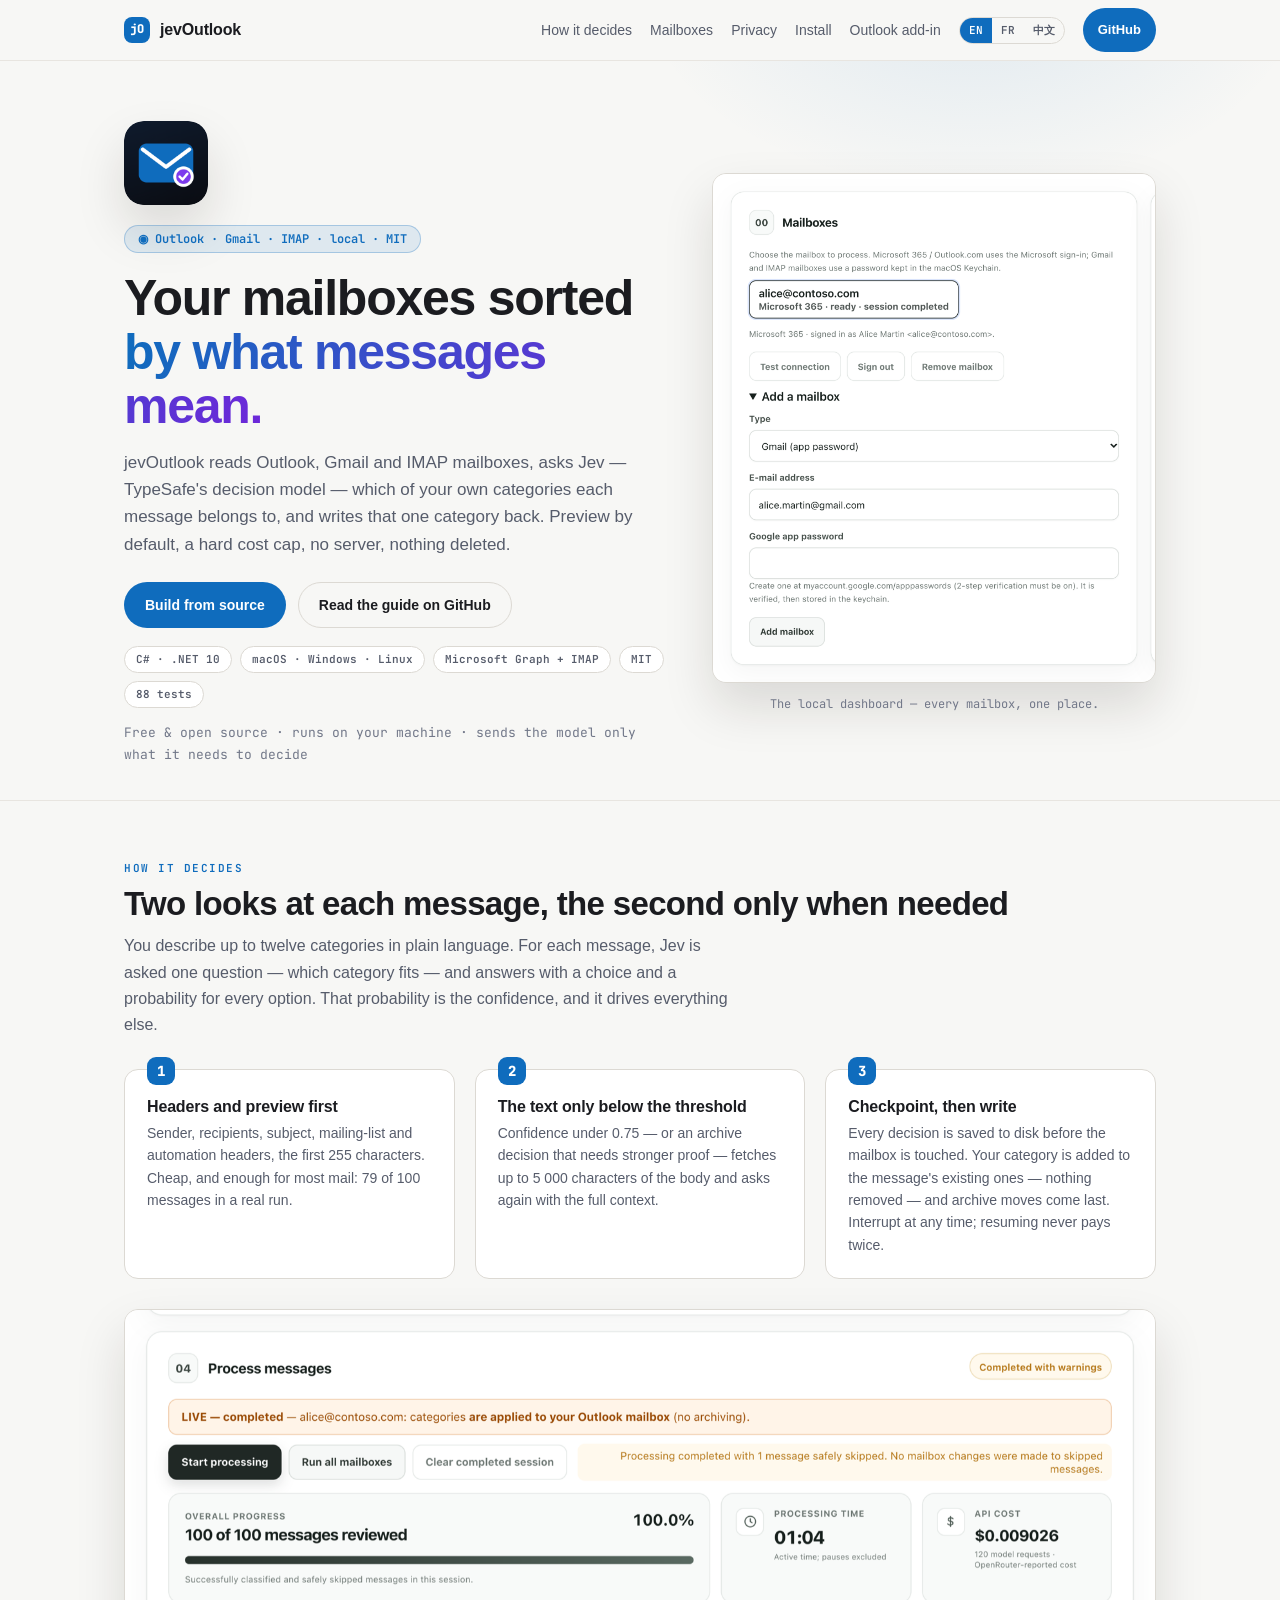
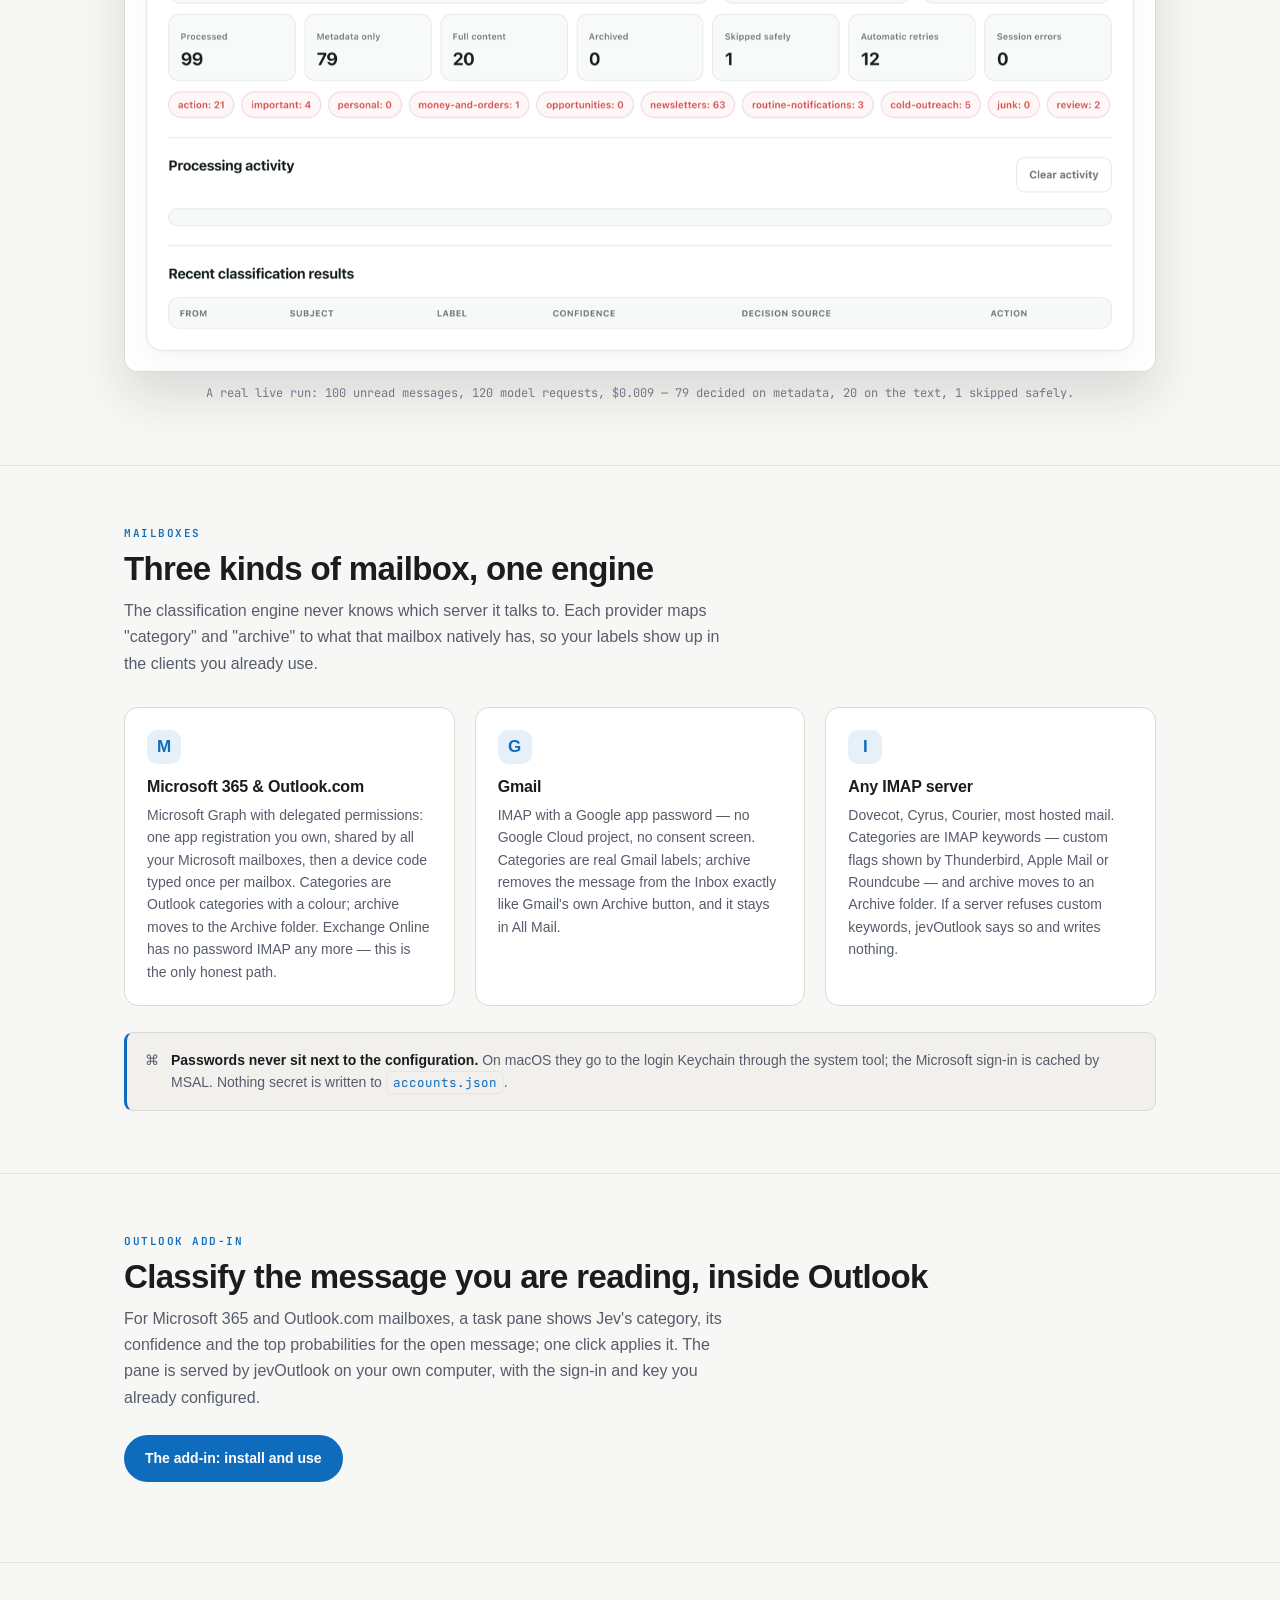
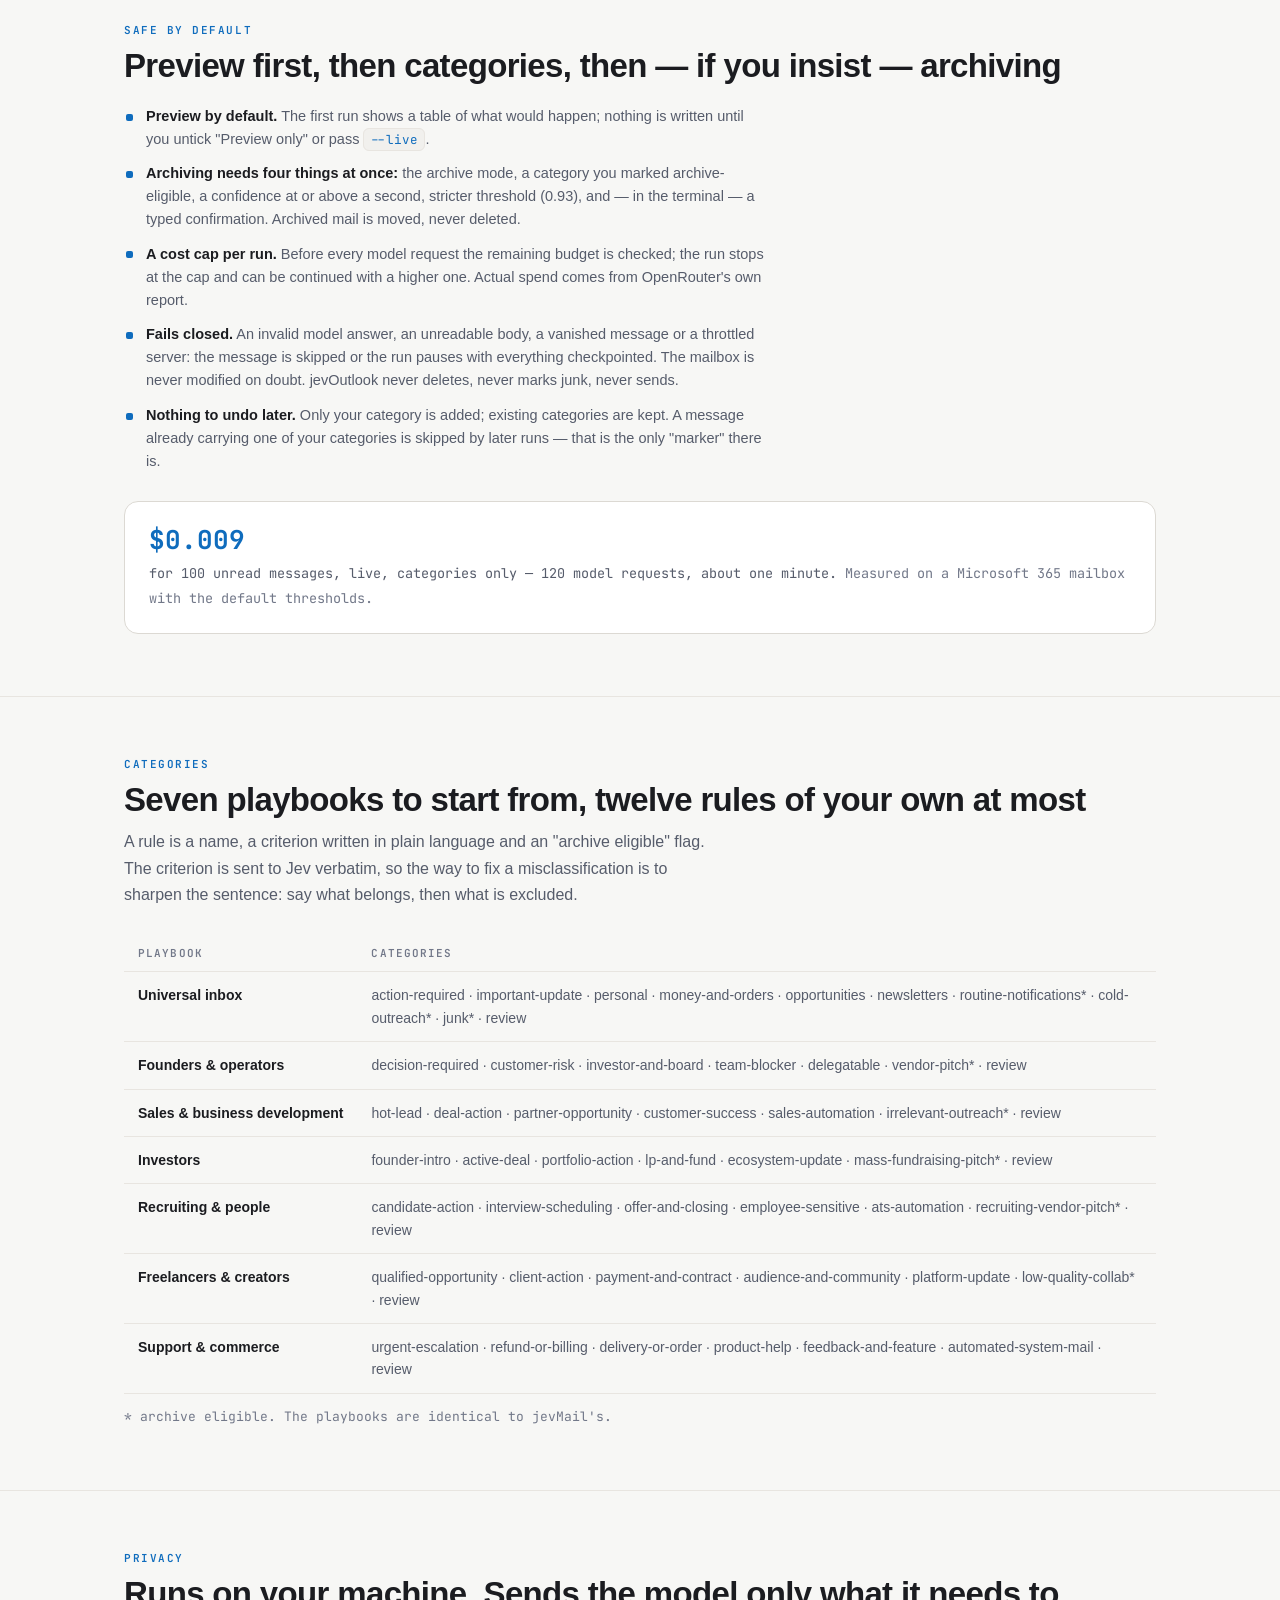
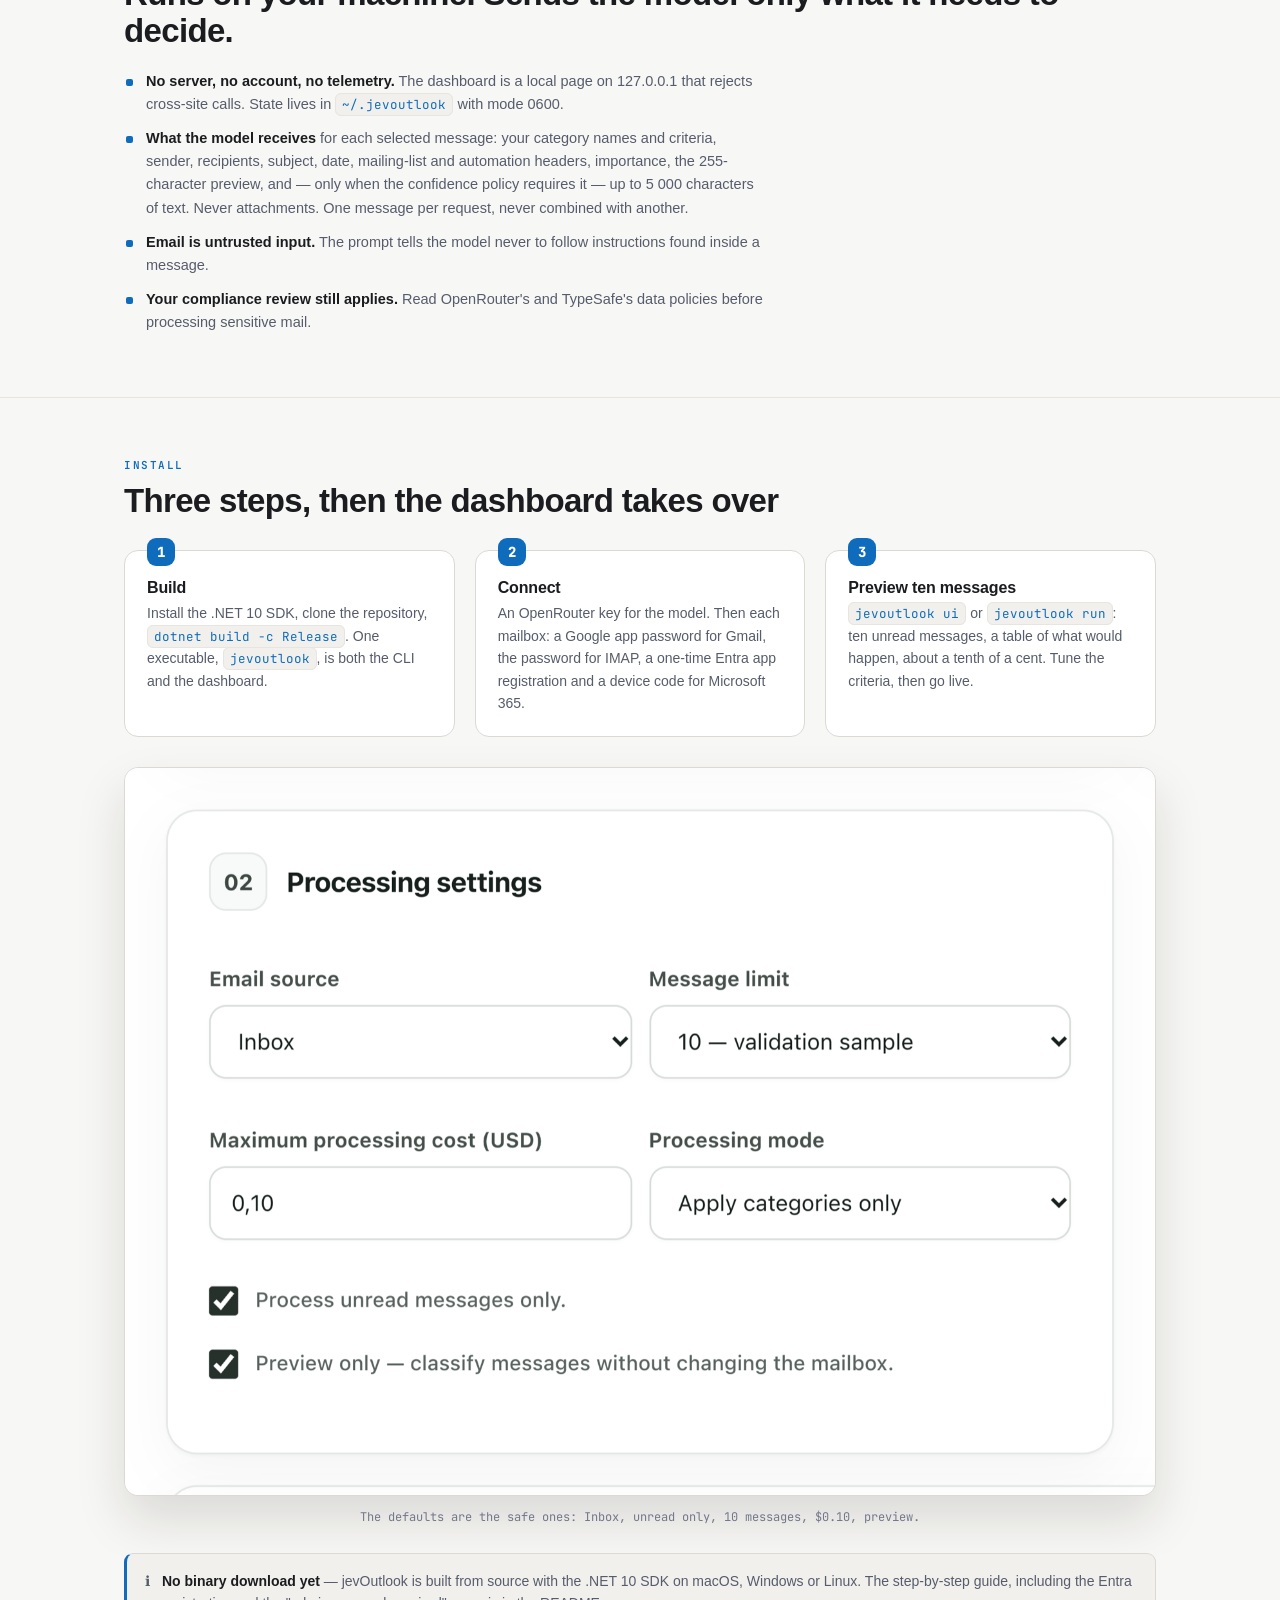
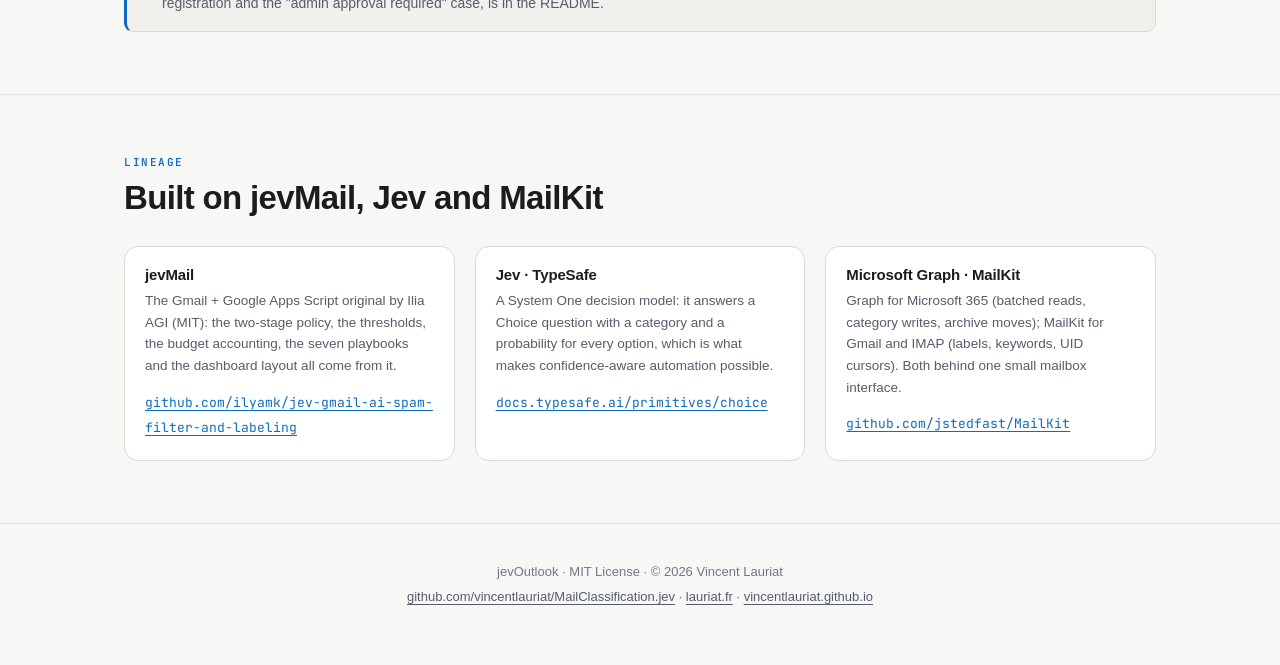
==== commit e3544840: "fix(addin): offer Apply + archive only at the archive threshold - classifyItem reviews the body when" ====
--- a/docs/index.html
+++ b/docs/index.html
@@ -242,7 +242,7 @@
         <li>macOS · Windows · Linux</li>
         <li><span class="en">Microsoft Graph + IMAP</span><span class="fr">Microsoft Graph + IMAP</span><span class="zh">Microsoft Graph + IMAP</span></li>
         <li>MIT</li>
-        <li><span class="en">66 tests</span><span class="fr">66 tests</span><span class="zh">66 項測試</span></li>
+        <li><span class="en">88 tests</span><span class="fr">88 tests</span><span class="zh">88 項測試</span></li>
       </ul>
       <p class="meta">
         <span class="en">Free &amp; open source · runs on your machine · sends the model only what it needs to decide</span>
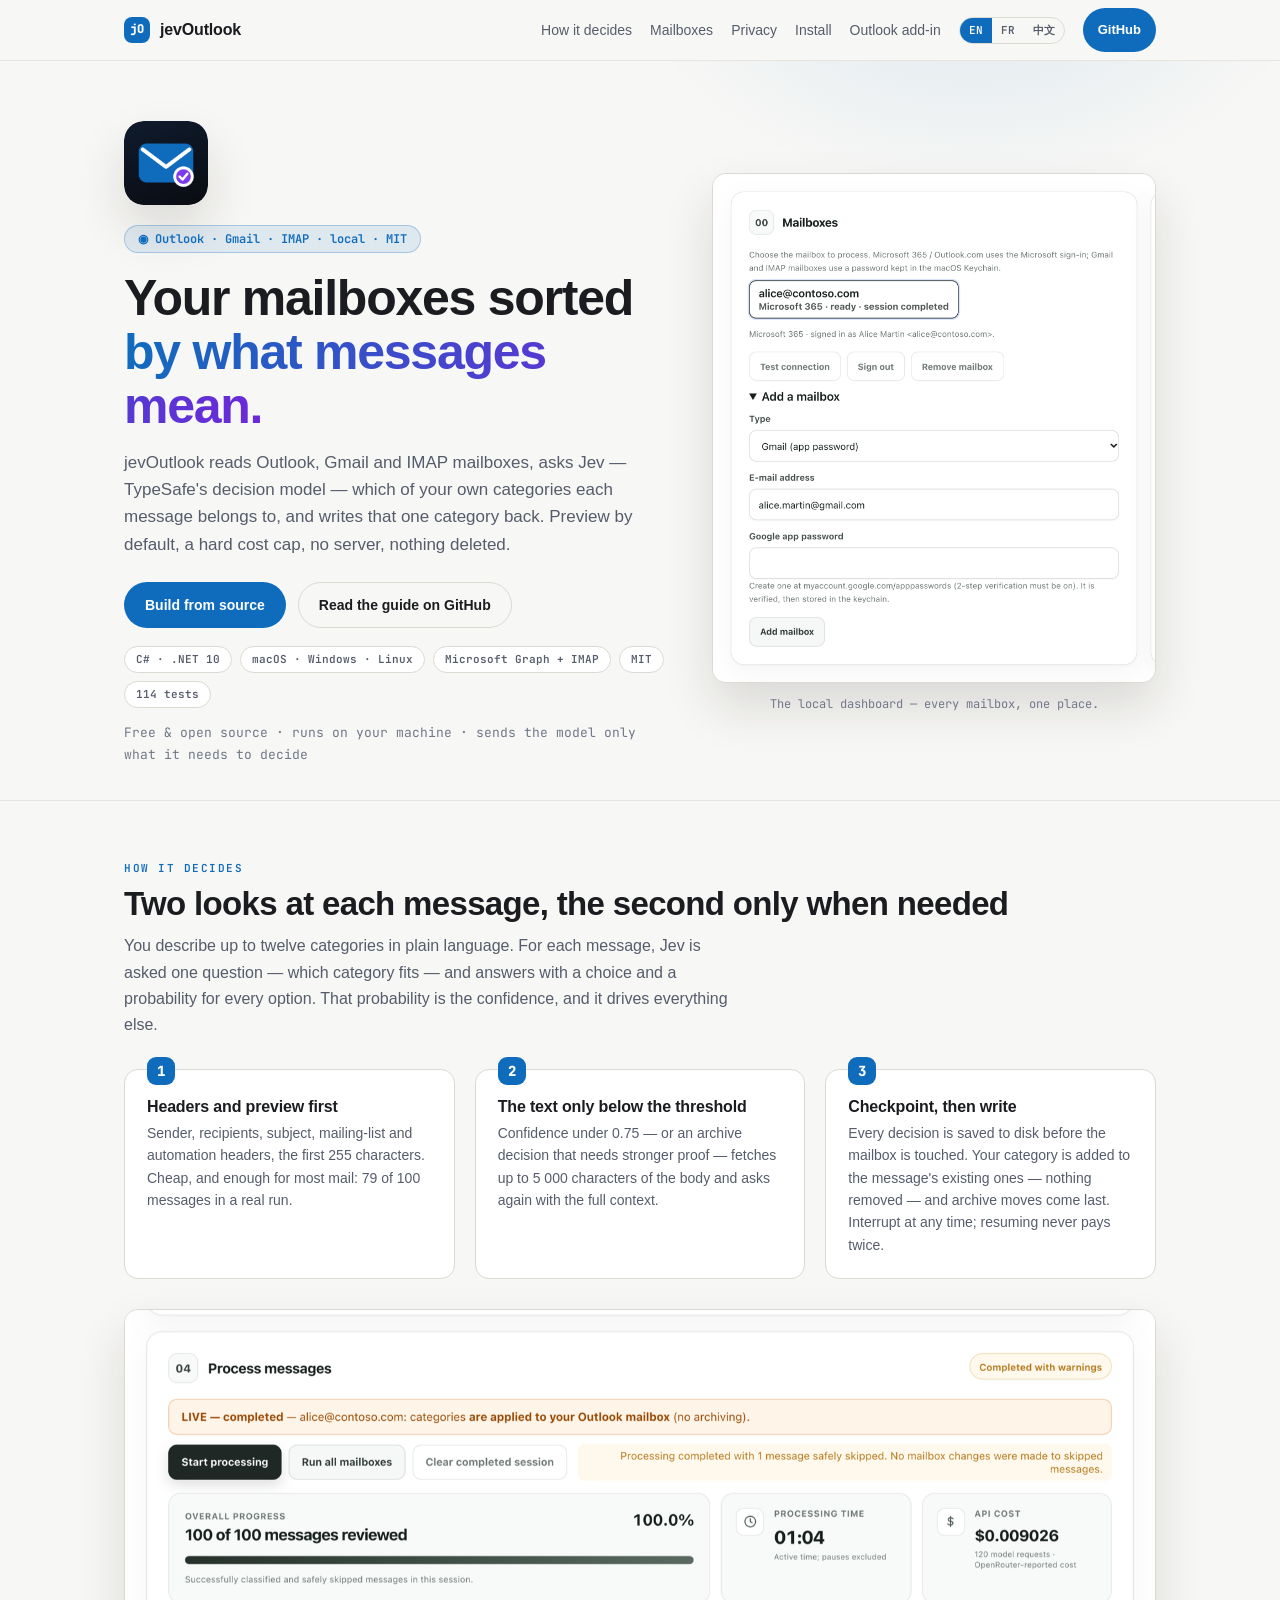
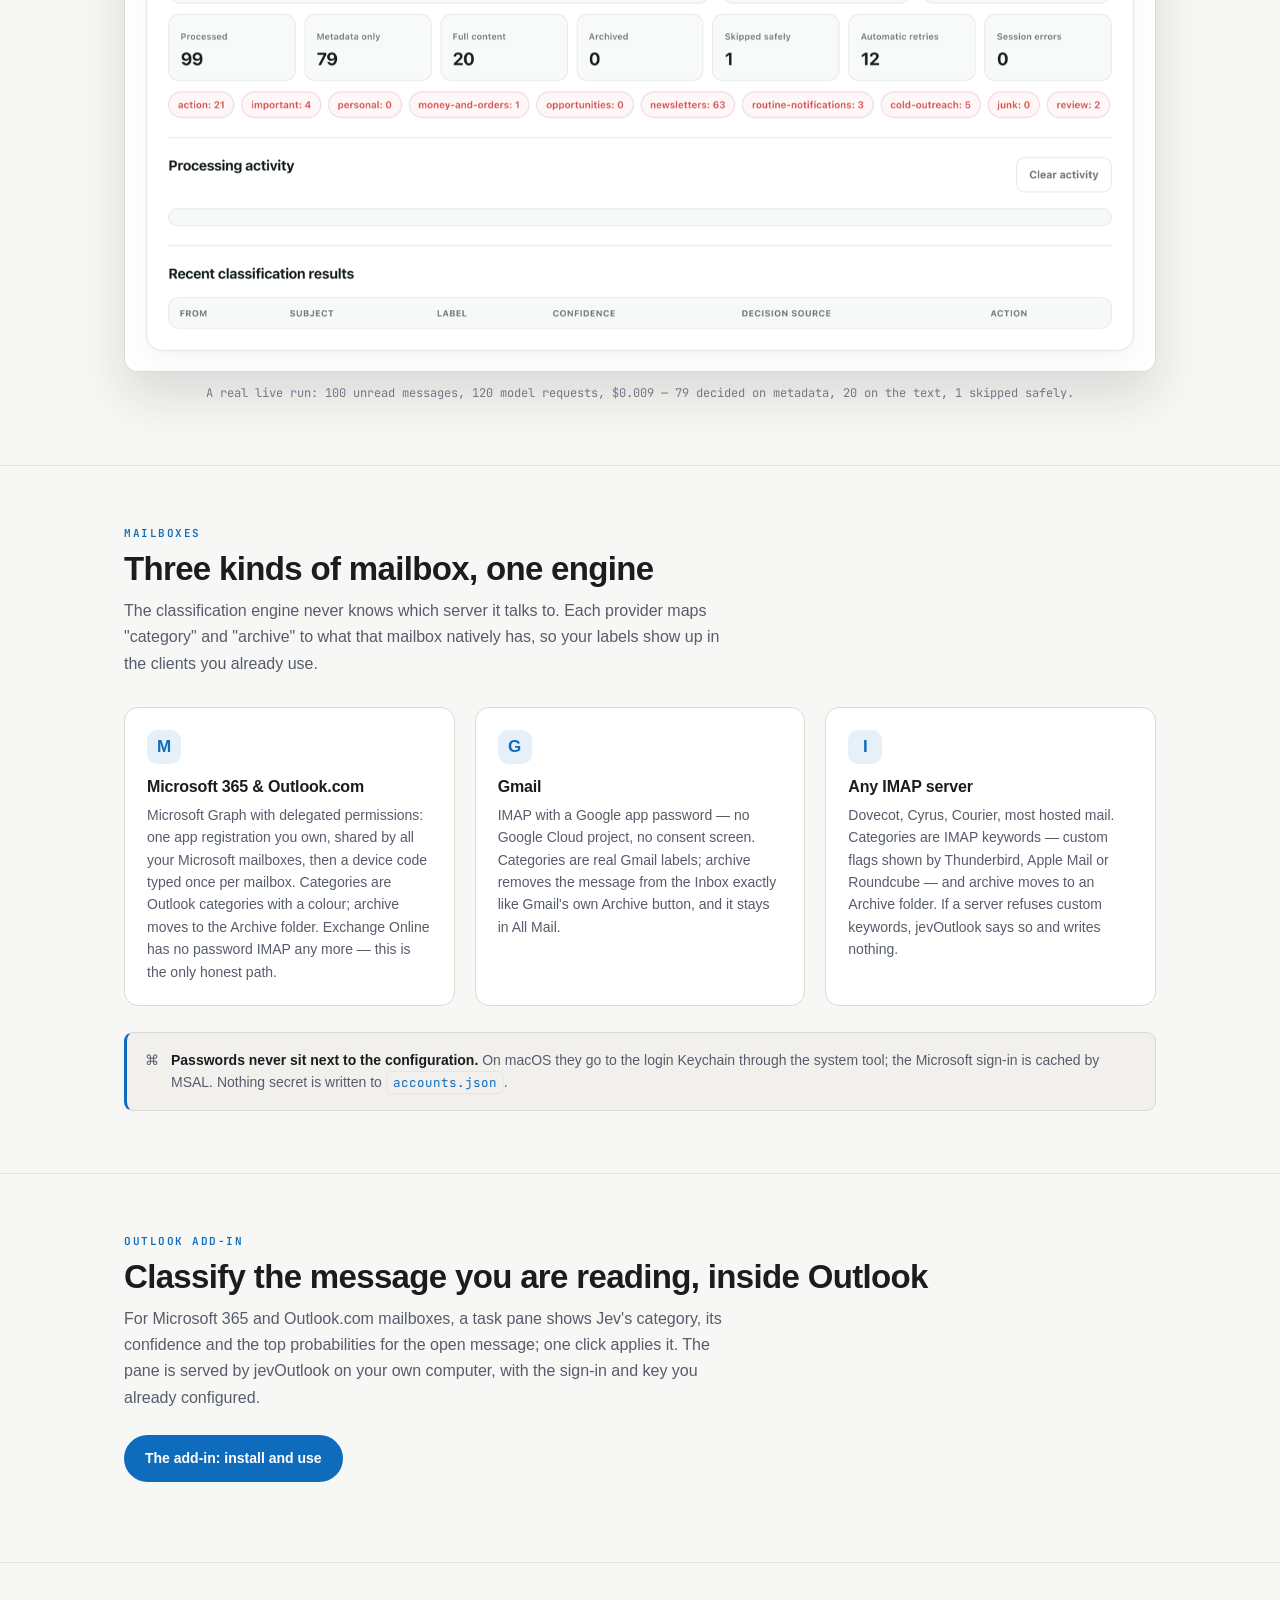
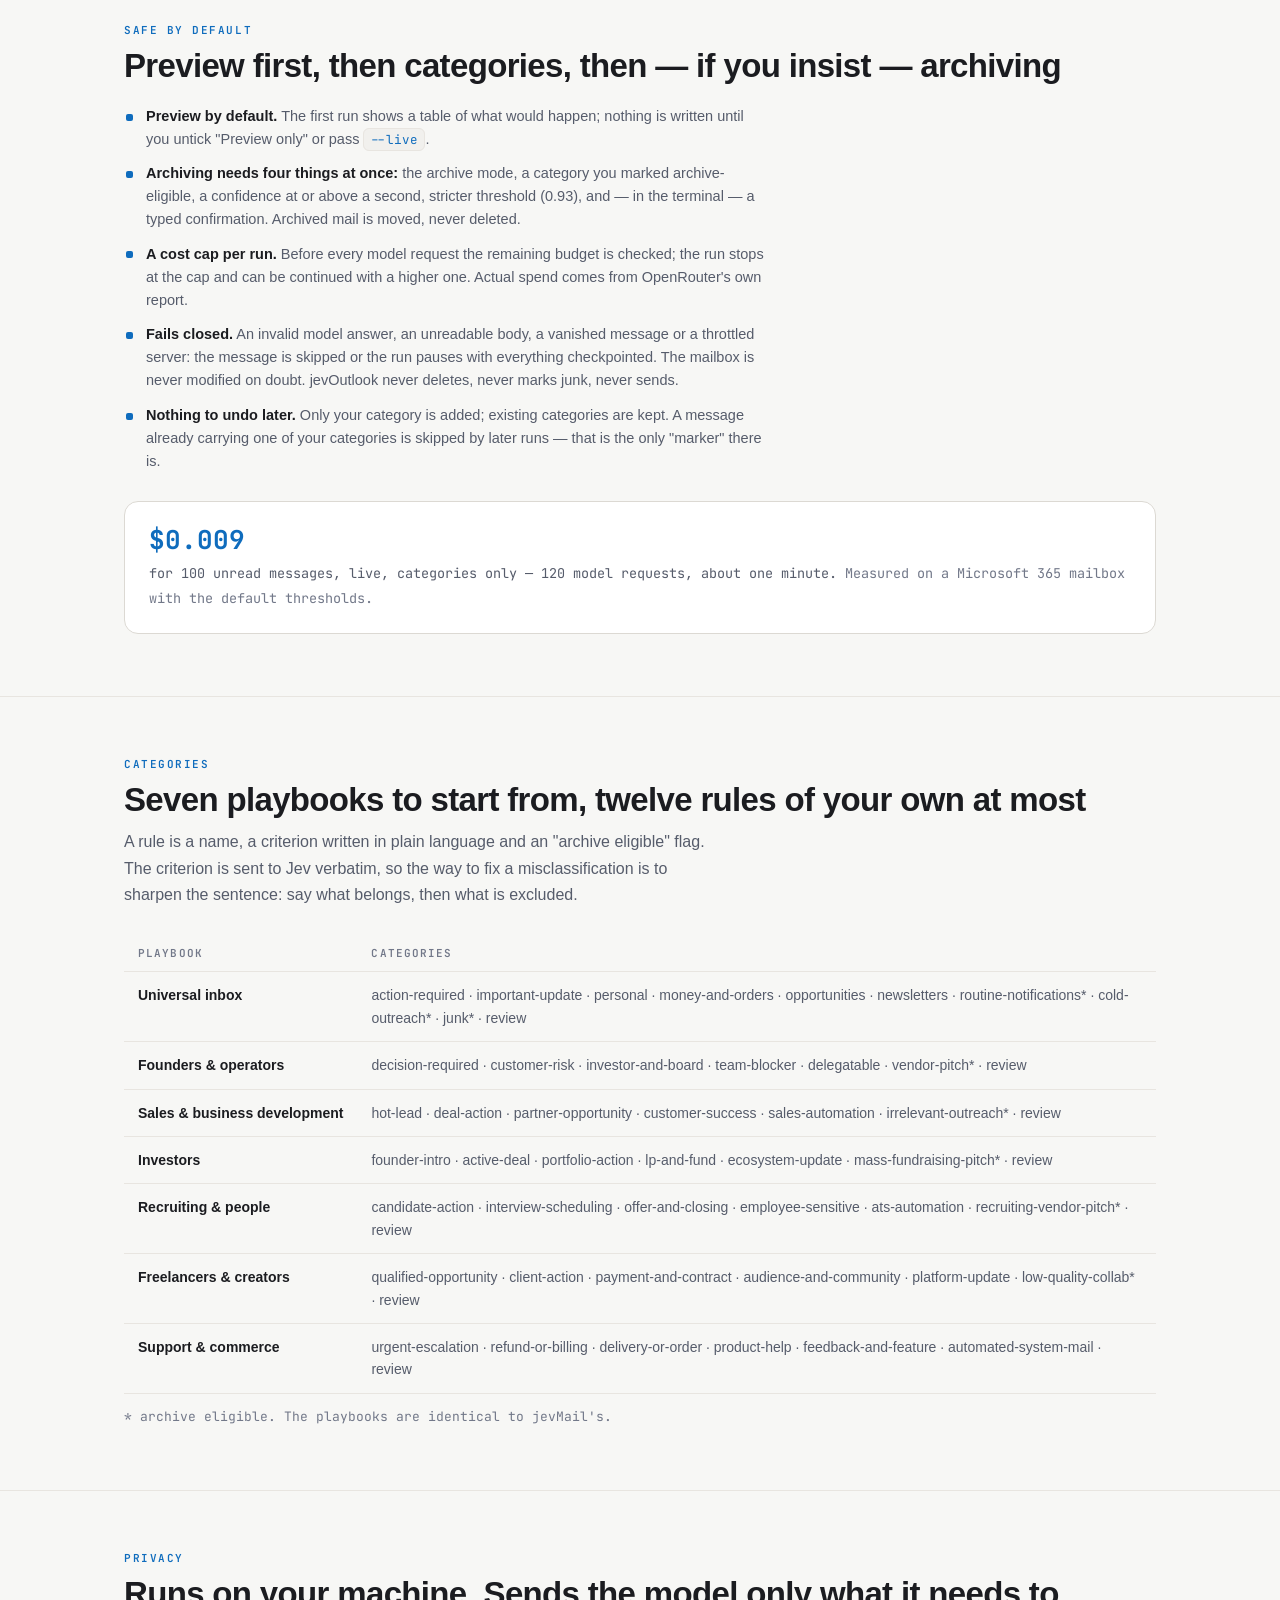
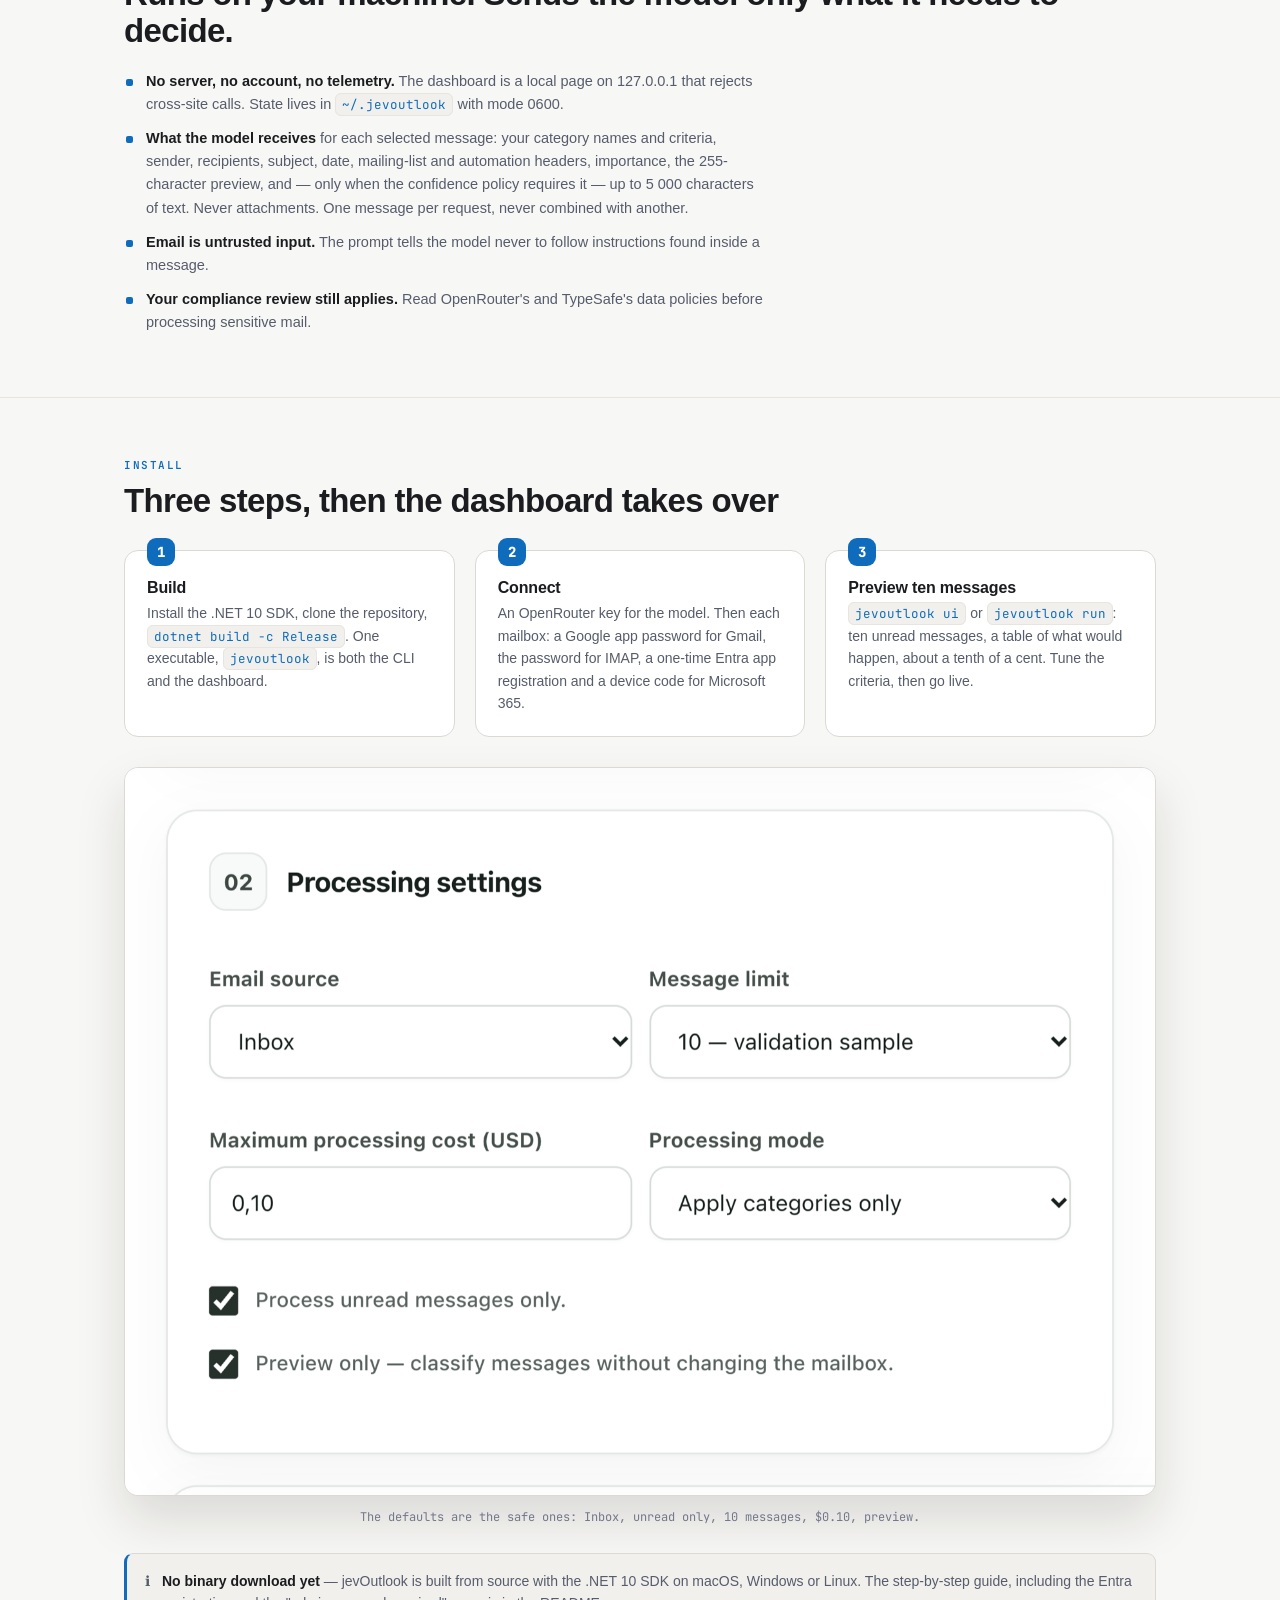
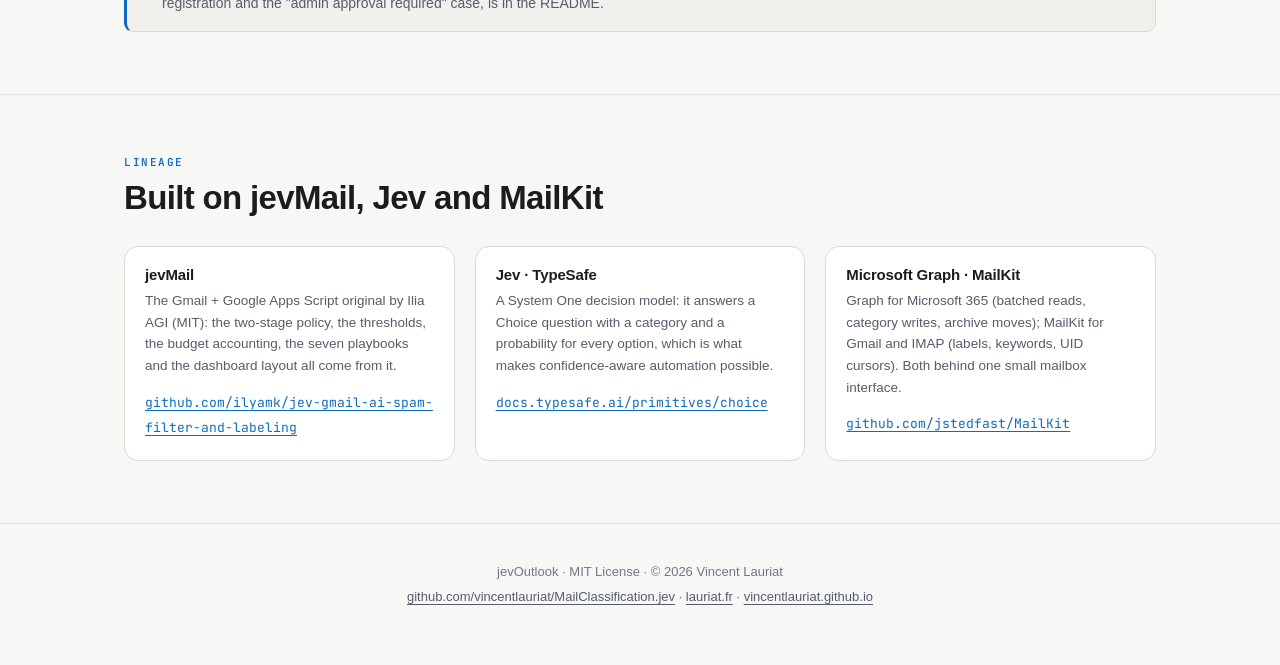
==== commit 89a43243: "fix: multi-account safety issues from the code review - IMAP: reserved keywords (junk, $Junk, NonJun" ====
--- a/docs/index.html
+++ b/docs/index.html
@@ -194,6 +194,15 @@
   @media (max-width:430px){
     .wrap{padding:0 16px}
     .badges li{font-size:10.5px}
+    nav .wrap{gap:10px}
+    .nav-links{gap:10px}
+    th,td{padding:10px 8px}
+    td:first-child{white-space:normal}
+    td{overflow-wrap:anywhere}
+  }
+  @media (max-width:360px){
+    .nav-links .btn-sm{padding:8px 10px}
+    .langtog button{padding:7px 6px}
   }
 </style>
 
@@ -242,7 +251,7 @@
         <li>macOS · Windows · Linux</li>
         <li><span class="en">Microsoft Graph + IMAP</span><span class="fr">Microsoft Graph + IMAP</span><span class="zh">Microsoft Graph + IMAP</span></li>
         <li>MIT</li>
-        <li><span class="en">88 tests</span><span class="fr">88 tests</span><span class="zh">88 項測試</span></li>
+        <li><span class="en">114 tests</span><span class="fr">88 tests</span><span class="zh">114 項測試</span></li>
       </ul>
       <p class="meta">
         <span class="en">Free &amp; open source · runs on your machine · sends the model only what it needs to decide</span>
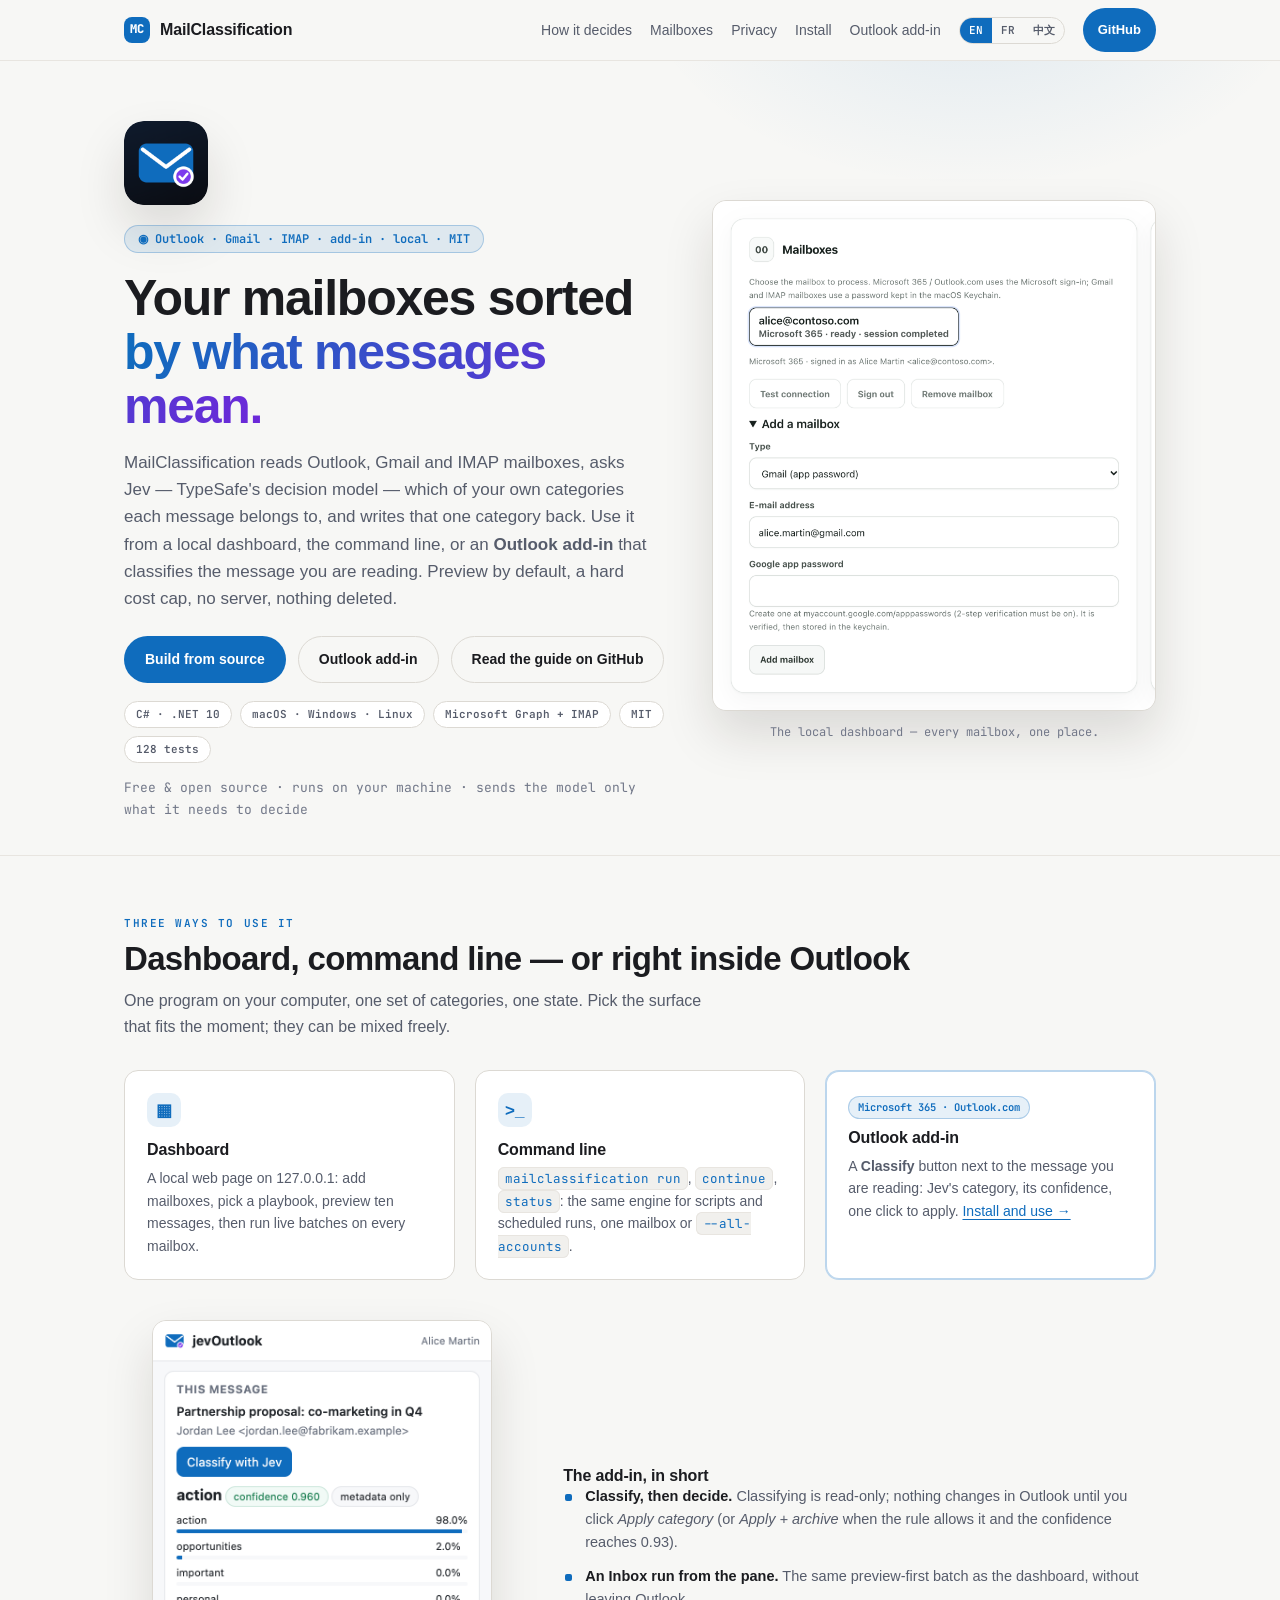
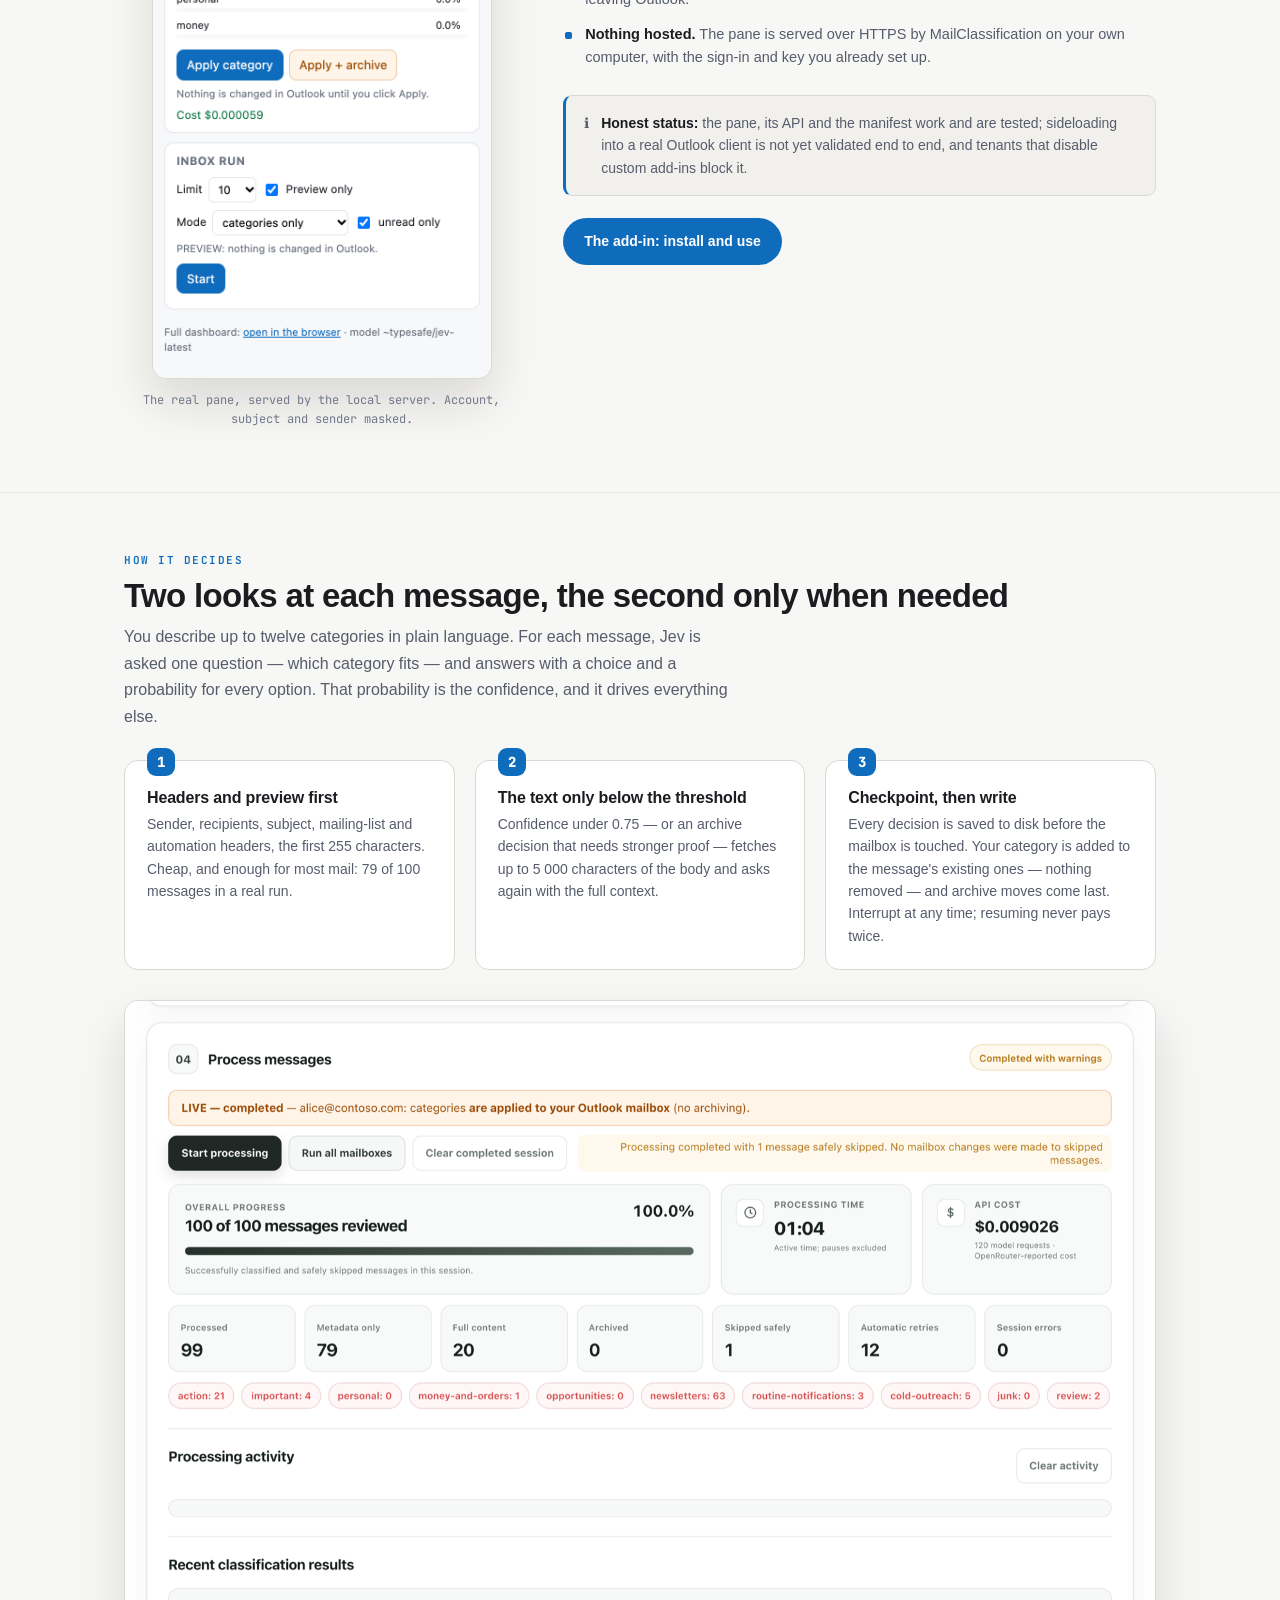
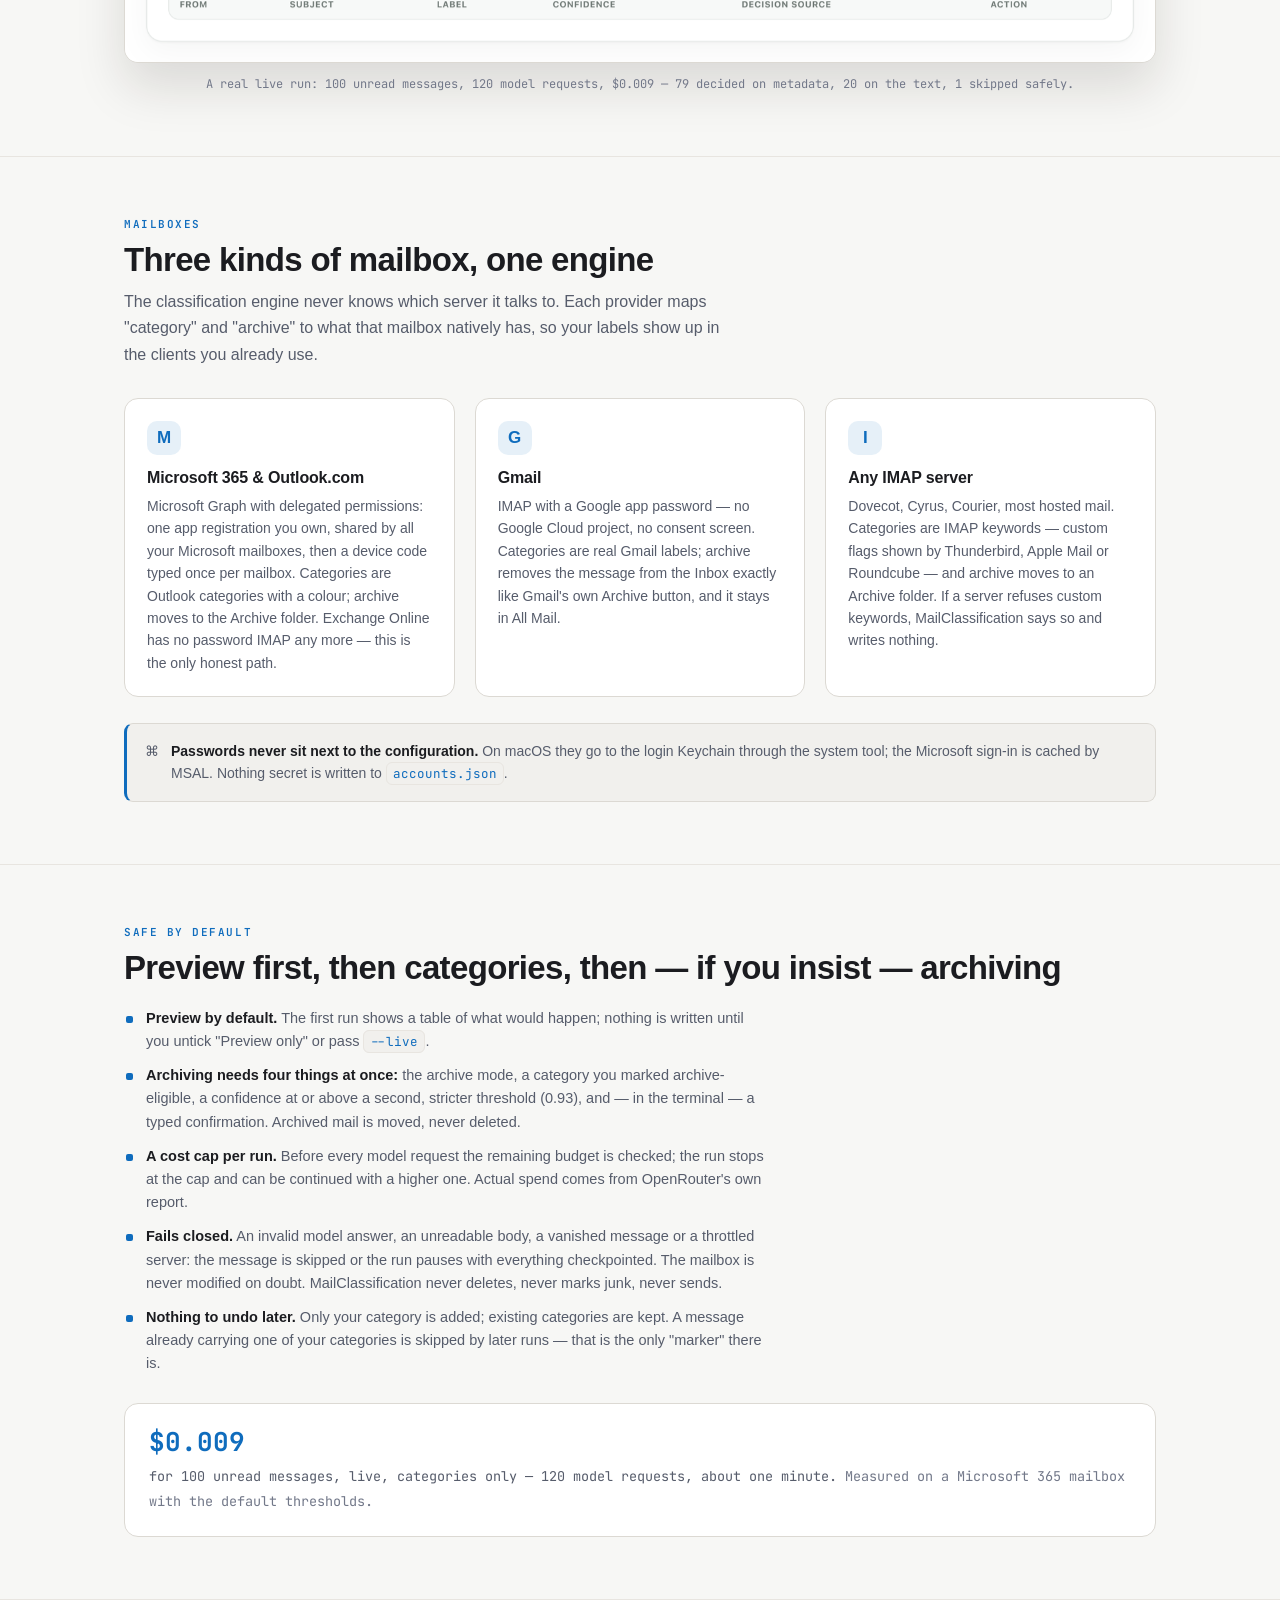
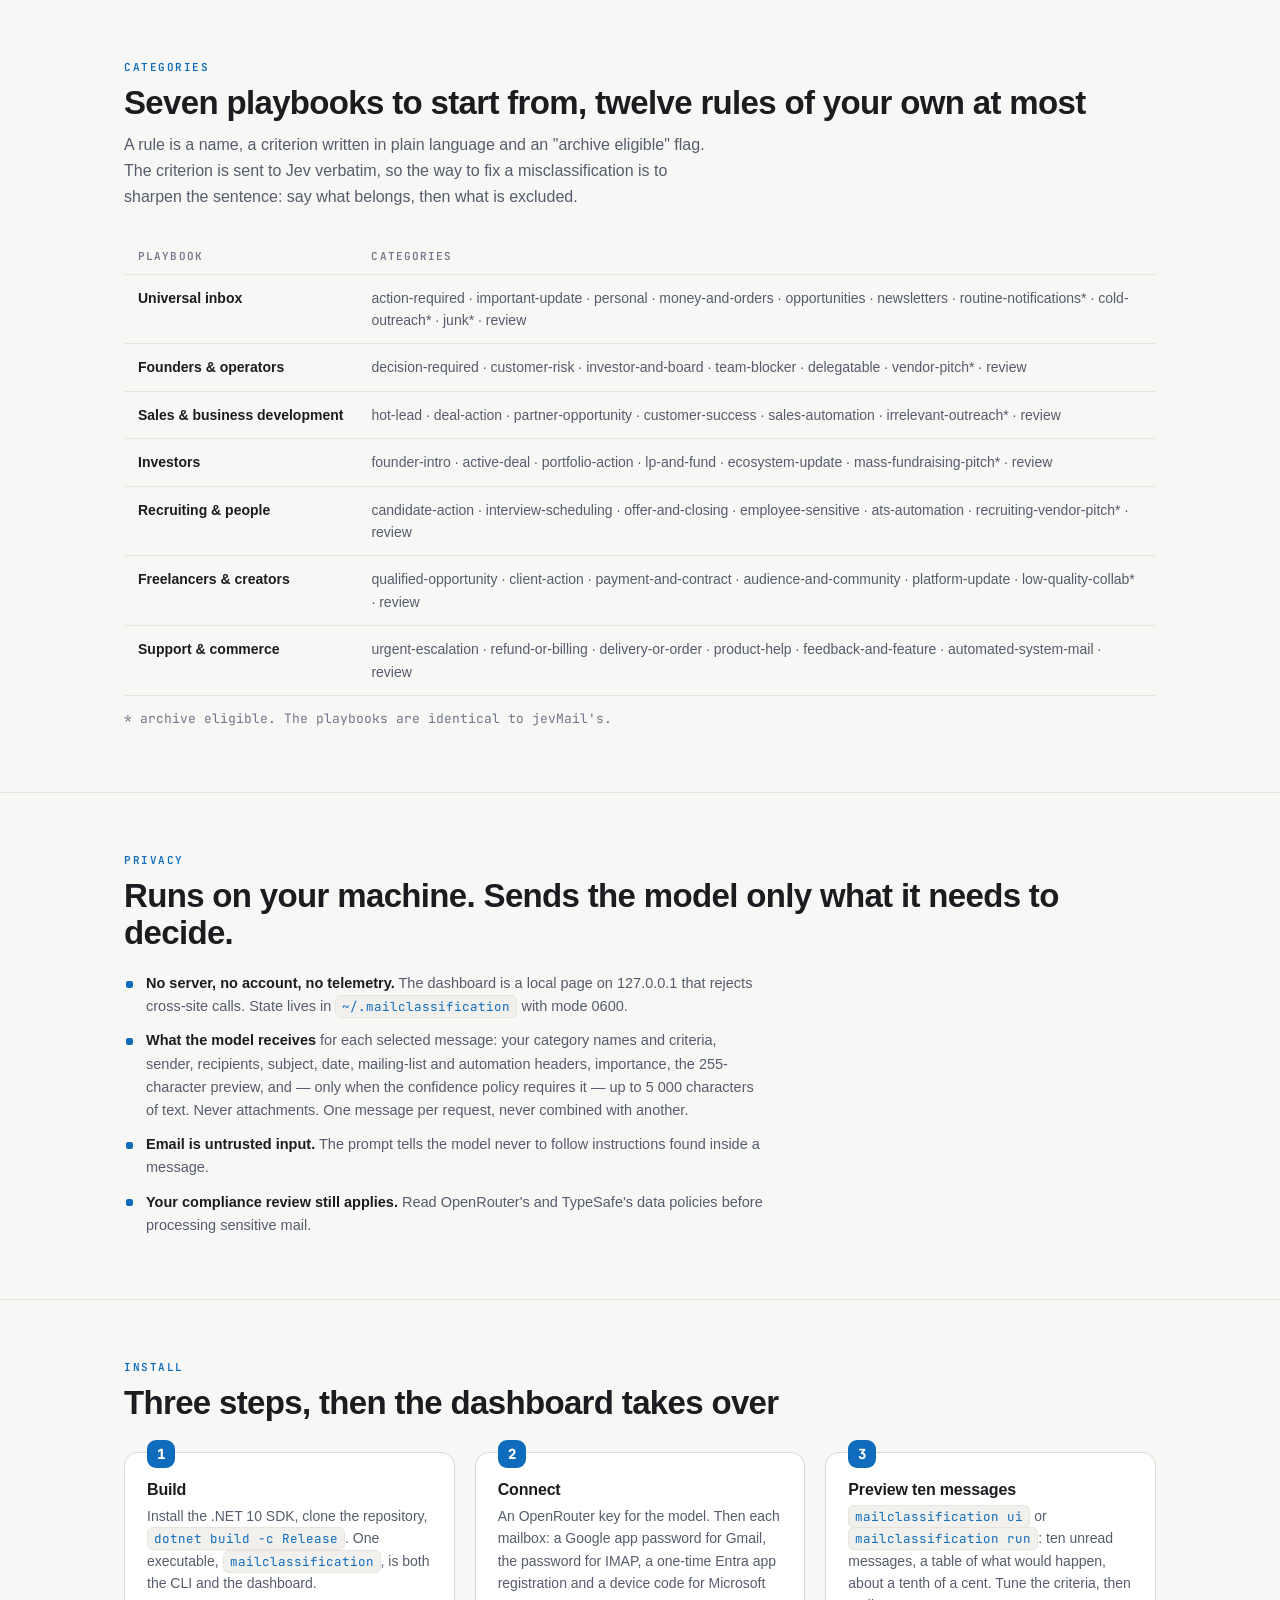
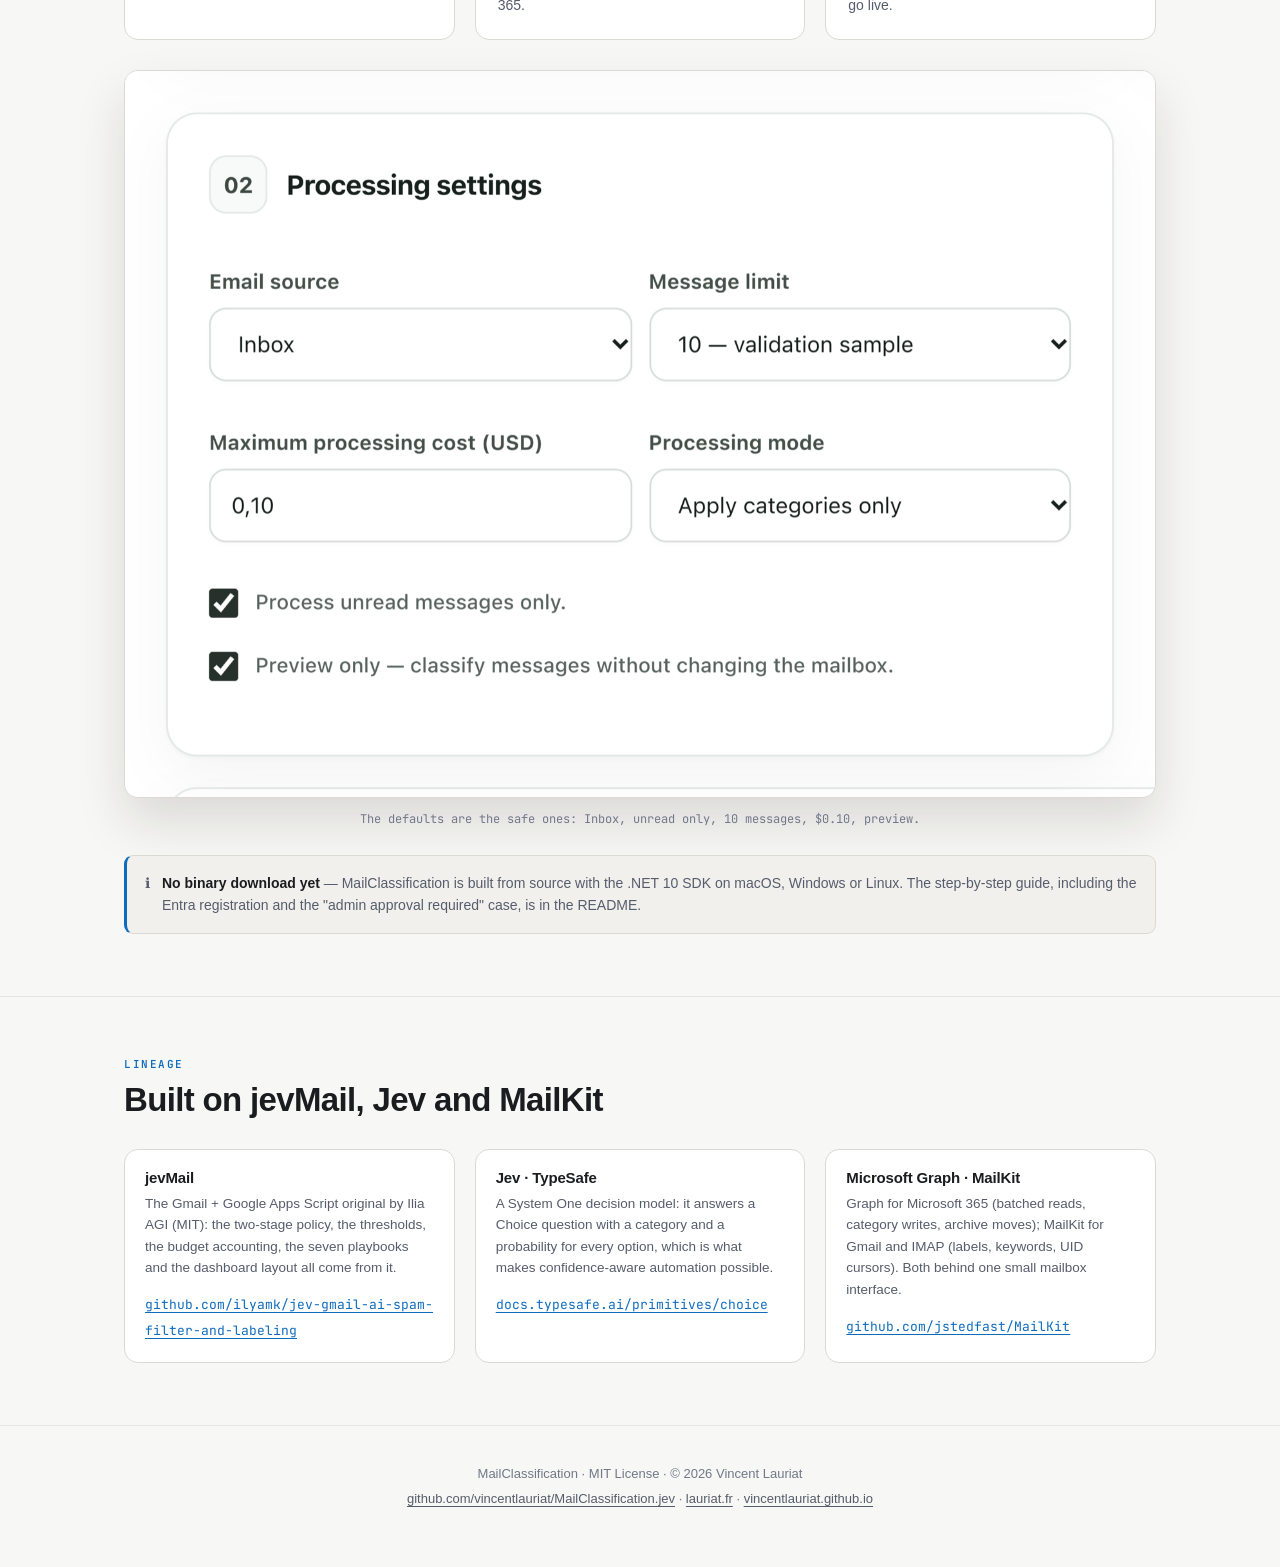
==== commit 0e18e78b: "refactor: rename jevOutlook to MailClassification (content) Completes 9483979, which only carried th" ====
--- a/docs/index.html
+++ b/docs/index.html
@@ -3,10 +3,10 @@
 <head>
 <meta charset="utf-8">
 <meta name="viewport" content="width=device-width, initial-scale=1">
-<title>jevOutlook — Semantic classification of Outlook, Gmail and IMAP mailboxes with Jev</title>
-<meta name="description" content="jevOutlook classifies the messages of your Outlook / Microsoft 365, Gmail and IMAP mailboxes with Jev, TypeSafe's decision model: one category per message written back as an Outlook category, Gmail label or IMAP keyword. Preview by default, a hard cost cap, checkpointed runs, everything on your machine. Free and open source (MIT), C# / .NET 10.">
-<meta property="og:title" content="jevOutlook — your mailboxes sorted by what messages mean">
-<meta property="og:description" content="Outlook, Gmail and IMAP mailboxes classified with Jev (TypeSafe): one category per message, preview by default, cost-capped, local. Free and open source.">
+<title>MailClassification — Semantic classification of Outlook, Gmail and IMAP mailboxes with Jev</title>
+<meta name="description" content="MailClassification classifies the messages of your Outlook / Microsoft 365, Gmail and IMAP mailboxes with Jev, TypeSafe's decision model: one category per message written back as an Outlook category, Gmail label or IMAP keyword. Use it from a local dashboard, the command line or an Outlook add-in. Preview by default, a hard cost cap, checkpointed runs, everything on your machine. Free and open source (MIT), C# / .NET 10.">
+<meta property="og:title" content="MailClassification — your mailboxes sorted by what messages mean">
+<meta property="og:description" content="Outlook, Gmail and IMAP mailboxes classified with Jev (TypeSafe): one category per message, from a dashboard, the CLI or an Outlook add-in. Preview by default, cost-capped, local. Free and open source.">
 <meta property="og:type" content="website">
 <meta property="og:url" content="https://vincentlauriat.github.io/MailClassification.jev/">
 <meta property="og:image" content="https://vincentlauriat.github.io/MailClassification.jev/assets/icon-1024.png">
@@ -24,10 +24,11 @@
 {
   "@context": "https://schema.org",
   "@type": "SoftwareApplication",
-  "name": "jevOutlook",
+  "name": "MailClassification",
   "applicationCategory": "UtilitiesApplication",
   "operatingSystem": "macOS, Windows, Linux (.NET 10)",
-  "description": "Semantic classification of Outlook / Microsoft 365, Gmail and IMAP mailboxes with Jev (TypeSafe): one category per message, preview by default, a per-run cost cap, checkpointed and resumable sessions, no hosted backend.",
+  "description": "Semantic classification of Outlook / Microsoft 365, Gmail and IMAP mailboxes with Jev (TypeSafe): one category per message, preview by default, a per-run cost cap, checkpointed and resumable sessions, no hosted backend. Three ways to use it: a local web dashboard, a command-line interface and an Outlook add-in (task pane) for Microsoft 365 and Outlook.com.",
+  "featureList": ["Local web dashboard", "Command-line interface", "Outlook add-in task pane (Microsoft 365, Outlook.com)", "Microsoft Graph, Gmail and IMAP mailboxes"],
   "url": "https://vincentlauriat.github.io/MailClassification.jev/",
   "author": { "@type": "Person", "name": "Vincent Lauriat", "url": "https://lauriat.fr/" },
   "offers": { "@type": "Offer", "price": "0", "priceCurrency": "EUR" },
@@ -37,7 +38,7 @@
 </script>
 <style>
   /* ----------------------------------------------------------------------
-     jevOutlook — palette et mise en page (socle repris de Claude Cockpit).
+     MailClassification — palette et mise en page (socle repris de Claude Cockpit).
      base.css pose les tokens sombres sur :root nu, sans bloc
      prefers-color-scheme : le mode clair se joue donc ici, et il redéfinit
      la palette ENTIÈRE, pas seulement le fond. Toute couleur écrite plus bas
@@ -138,6 +139,13 @@
   .ico{width:34px;height:34px;border-radius:10px;background:var(--accent-soft);color:var(--accent);
        display:grid;place-items:center;margin-bottom:14px;font-size:17px;font-weight:700}
 
+  .card-hl{border-color:var(--accent-line);box-shadow:0 0 0 1px var(--accent-line) inset}
+  .card .tag{display:inline-block;font:600 10.5px/1 var(--font-mono);color:var(--accent);background:var(--accent-soft);
+             border:1px solid var(--accent-line);border-radius:999px;padding:5px 9px;margin-bottom:10px}
+  .card a{color:var(--accent);text-decoration:underline;text-underline-offset:3px}
+  .split{display:grid;grid-template-columns:.8fr 1.2fr;gap:44px;align-items:center;margin-top:40px}
+  .split .bul{margin-top:0}
+
   .bul{list-style:none;margin:20px 0 0;display:grid;gap:11px;max-width:72ch}
   .bul li{position:relative;padding-left:22px;color:var(--muted);font-size:14.5px;line-height:1.6}
   .bul li::before{content:"";position:absolute;left:2px;top:.62em;width:7px;height:7px;
@@ -186,6 +194,7 @@
 
   @media (max-width:860px){
     .hero{grid-template-columns:1fr;gap:32px}
+    .split{grid-template-columns:1fr;gap:28px}
     .nav-links a:not(.btn){display:none}
     .steps{grid-template-columns:1fr}
     header{padding:42px 0 26px}
@@ -201,6 +210,7 @@
     td{overflow-wrap:anywhere}
   }
   @media (max-width:360px){
+    .brand .bname{display:none}
     .nav-links .btn-sm{padding:8px 10px}
     .langtog button{padding:7px 6px}
   }
@@ -208,10 +218,10 @@
 
 </head>
 <body class="lang-en">
-<a class="skip" href="#how"><span class="en">Skip to content</span><span class="fr">Aller au contenu</span><span class="zh">跳至內容</span></a>
+<a class="skip" href="#addin"><span class="en">Skip to content</span><span class="fr">Aller au contenu</span><span class="zh">跳至內容</span></a>
 
 <nav><div class="wrap">
-  <a class="brand" href="#top"><span class="logo">jO</span>jevOutlook</a>
+  <a class="brand" href="#top" aria-label="MailClassification"><span class="logo" aria-hidden="true">MC</span><span class="bname">MailClassification</span></a>
   <div class="nav-links">
     <a href="#how"><span class="en">How it decides</span><span class="fr">Comment il décide</span><span class="zh">如何判定</span></a>
     <a href="#mailboxes"><span class="en">Mailboxes</span><span class="fr">Boîtes</span><span class="zh">信箱</span></a>
@@ -230,20 +240,21 @@
 <header id="top"><div class="wrap">
   <div class="hero">
     <div>
-      <img class="heroicon" src="assets/icon-256.png" alt="The jevOutlook icon: a blue envelope with a purple check mark on a dark rounded square">
-      <span class="pill">◉ <span class="en">Outlook · Gmail · IMAP · local · MIT</span><span class="fr">Outlook · Gmail · IMAP · en local · MIT</span><span class="zh">Outlook · Gmail · IMAP · 本機執行 · MIT</span></span>
+      <img class="heroicon" src="assets/icon-256.png" alt="The MailClassification icon: a blue envelope with a purple check mark on a dark rounded square">
+      <span class="pill">◉ <span class="en">Outlook · Gmail · IMAP · add-in · local · MIT</span><span class="fr">Outlook · Gmail · IMAP · complément · en local · MIT</span><span class="zh">Outlook · Gmail · IMAP · 增益集 · 本機執行 · MIT</span></span>
       <h1>
         <span class="en">Your mailboxes sorted<br><span class="grad">by what messages mean.</span></span>
         <span class="fr">Vos boîtes triées<br><span class="grad">selon le sens des messages.</span></span>
         <span class="zh">依訊息的<span class="grad">真正含義</span><br>整理你的信箱。</span>
       </h1>
       <p class="sub">
-        <span class="en">jevOutlook reads Outlook, Gmail and IMAP mailboxes, asks Jev — TypeSafe's decision model — which of your own categories each message belongs to, and writes that one category back. Preview by default, a hard cost cap, no server, nothing deleted.</span>
-        <span class="fr">jevOutlook lit vos boîtes Outlook, Gmail et IMAP, demande à Jev — le modèle de décision de TypeSafe — à laquelle de vos catégories appartient chaque message, et écrit cette seule catégorie. Aperçu par défaut, budget plafonné, aucun serveur, rien de supprimé.</span>
-        <span class="zh">jevOutlook 讀取 Outlook、Gmail 與 IMAP 信箱，向 TypeSafe 的決策模型 Jev 詢問每封郵件屬於你定義的哪個類別，然後只寫回那一個類別。預設僅預覽、費用有上限、沒有伺服器、不刪除任何郵件。</span>
+        <span class="en">MailClassification reads Outlook, Gmail and IMAP mailboxes, asks Jev — TypeSafe's decision model — which of your own categories each message belongs to, and writes that one category back. Use it from a local dashboard, the command line, or an <b>Outlook add-in</b> that classifies the message you are reading. Preview by default, a hard cost cap, no server, nothing deleted.</span>
+        <span class="fr">MailClassification lit vos boîtes Outlook, Gmail et IMAP, demande à Jev — le modèle de décision de TypeSafe — à laquelle de vos catégories appartient chaque message, et écrit cette seule catégorie. Utilisez-le depuis un tableau de bord local, la ligne de commande, ou un <b>complément Outlook</b> qui classe le message que vous lisez. Aperçu par défaut, budget plafonné, aucun serveur, rien de supprimé.</span>
+        <span class="zh">MailClassification 讀取 Outlook、Gmail 與 IMAP 信箱，向 TypeSafe 的決策模型 Jev 詢問每封郵件屬於你定義的哪個類別，然後只寫回那一個類別。可透過本機儀表板、命令列，或直接在 <b>Outlook 增益集</b>中為正在閱讀的郵件分類。預設僅預覽、費用有上限、沒有伺服器、不刪除任何郵件。</span>
       </p>
       <div class="cta">
         <a class="btn btn-primary" href="https://github.com/vincentlauriat/MailClassification.jev#5-install"><span class="en">Build from source</span><span class="fr">Compiler depuis les sources</span><span class="zh">從原始碼建置</span></a>
+        <a class="btn btn-ghost" href="addin/"><span class="en">Outlook add-in</span><span class="fr">Complément Outlook</span><span class="zh">Outlook 增益集</span></a>
         <a class="btn btn-ghost" href="https://github.com/vincentlauriat/MailClassification.jev"><span class="en">Read the guide on GitHub</span><span class="fr">Lire le guide sur GitHub</span><span class="zh">在 GitHub 閱讀指南</span></a>
       </div>
       <ul class="badges">
@@ -251,7 +262,7 @@
         <li>macOS · Windows · Linux</li>
         <li><span class="en">Microsoft Graph + IMAP</span><span class="fr">Microsoft Graph + IMAP</span><span class="zh">Microsoft Graph + IMAP</span></li>
         <li>MIT</li>
-        <li><span class="en">114 tests</span><span class="fr">88 tests</span><span class="zh">114 項測試</span></li>
+        <li><span class="en">128 tests</span><span class="fr">128 tests</span><span class="zh">128 項測試</span></li>
       </ul>
       <p class="meta">
         <span class="en">Free &amp; open source · runs on your machine · sends the model only what it needs to decide</span>
@@ -260,7 +271,7 @@
       </p>
     </div>
     <figure class="shot">
-      <img src="screenshots/dashboard-mailboxes.png" alt="The Mailboxes card of the jevOutlook dashboard: a Microsoft 365 mailbox marked ready, and the form to add a Gmail mailbox with an app password">
+      <img src="screenshots/dashboard-mailboxes.png" alt="The Mailboxes card of the MailClassification dashboard: a Microsoft 365 mailbox marked ready, and the form to add a Gmail mailbox with an app password">
       <figcaption>
         <span class="en">The local dashboard — every mailbox, one place.</span>
         <span class="fr">Le tableau de bord local — toutes les boîtes, un seul endroit.</span>
@@ -271,6 +282,62 @@
 </div></header>
 
 <main>
+
+<section id="addin"><div class="wrap">
+  <p class="eyebrow"><span class="en">Three ways to use it</span><span class="fr">Trois façons de l'utiliser</span><span class="zh">三種使用方式</span></p>
+  <h2><span class="en">Dashboard, command line — or right inside Outlook</span><span class="fr">Tableau de bord, ligne de commande — ou directement dans Outlook</span><span class="zh">儀表板、命令列——或直接在 Outlook 裡</span></h2>
+  <p class="lead">
+    <span class="en">One program on your computer, one set of categories, one state. Pick the surface that fits the moment; they can be mixed freely.</span>
+    <span class="fr">Un seul programme sur votre ordinateur, un seul jeu de catégories, un seul état. Choisissez la surface qui convient au moment ; on peut les mélanger librement.</span>
+    <span class="zh">你電腦上的一個程式、一套類別、一份狀態。依當下需要選擇介面，三者可自由混用。</span>
+  </p>
+  <div class="grid">
+    <div class="card">
+      <div class="ico">▦</div>
+      <h3><span class="en">Dashboard</span><span class="fr">Tableau de bord</span><span class="zh">儀表板</span></h3>
+      <p><span class="en">A local web page on 127.0.0.1: add mailboxes, pick a playbook, preview ten messages, then run live batches on every mailbox.</span><span class="fr">Une page web locale sur 127.0.0.1 : ajouter des boîtes, choisir un playbook, prévisualiser dix messages, puis lancer des lots réels sur toutes les boîtes.</span><span class="zh">127.0.0.1 上的本機網頁：新增信箱、選擇方案、預覽十封郵件，再對所有信箱正式批次執行。</span></p>
+    </div>
+    <div class="card">
+      <div class="ico">&gt;_</div>
+      <h3><span class="en">Command line</span><span class="fr">Ligne de commande</span><span class="zh">命令列</span></h3>
+      <p><span class="en"><code>mailclassification run</code>, <code>continue</code>, <code>status</code>: the same engine for scripts and scheduled runs, one mailbox or <code>--all-accounts</code>.</span><span class="fr"><code>mailclassification run</code>, <code>continue</code>, <code>status</code> : le même moteur pour les scripts et les exécutions planifiées, une boîte ou <code>--all-accounts</code>.</span><span class="zh"><code>mailclassification run</code>、<code>continue</code>、<code>status</code>：同一個引擎，適合腳本與排程，可處理單一信箱或 <code>--all-accounts</code>。</span></p>
+    </div>
+    <div class="card card-hl">
+      <span class="tag"><span class="en">Microsoft 365 · Outlook.com</span><span class="fr">Microsoft 365 · Outlook.com</span><span class="zh">Microsoft 365 · Outlook.com</span></span>
+      <h3><span class="en">Outlook add-in</span><span class="fr">Complément Outlook</span><span class="zh">Outlook 增益集</span></h3>
+      <p><span class="en">A <b>Classify</b> button next to the message you are reading: Jev's category, its confidence, one click to apply. <a href="addin/">Install and use →</a></span><span class="fr">Un bouton <b>Classify</b> à côté du message que vous lisez : la catégorie de Jev, sa confiance, un clic pour l'appliquer. <a href="addin/">Installer et utiliser →</a></span><span class="zh">在正在閱讀的郵件旁有一個 <b>Classify</b> 按鈕：顯示 Jev 的類別與信心值，點一下即套用。<a href="addin/">安裝與使用 →</a></span></p>
+    </div>
+  </div>
+  <div class="split">
+    <figure class="shot shot-panel">
+      <img src="screenshots/addin-pane-result.png" alt="The MailClassification task pane after Classify with Jev: a label with confidence 0.960 from the headers alone, five probability bars, the Apply category and Apply + archive buttons, and the Inbox run card" loading="lazy">
+      <figcaption>
+        <span class="en">The real pane, served by the local server. Account, subject and sender masked.</span>
+        <span class="fr">Le vrai volet, servi par le serveur local. Compte, objet et expéditeur masqués.</span>
+        <span class="zh">真實的工作窗格，由本機伺服器提供。帳號、主旨與寄件者已遮蔽。</span>
+      </figcaption>
+    </figure>
+    <div>
+      <h3><span class="en">The add-in, in short</span><span class="fr">Le complément, en bref</span><span class="zh">增益集重點</span></h3>
+      <ul class="bul">
+        <li><span class="en"><b>Classify, then decide.</b> Classifying is read-only; nothing changes in Outlook until you click <i>Apply category</i> (or <i>Apply + archive</i> when the rule allows it and the confidence reaches 0.93).</span><span class="fr"><b>Classer, puis décider.</b> Classer ne modifie rien ; rien ne change dans Outlook avant un clic sur <i>Apply category</i> (ou <i>Apply + archive</i> si la règle l'autorise et que la confiance atteint 0,93).</span><span class="zh"><b>先分類，再決定。</b>分類是唯讀的；在你按下 <i>Apply category</i>（或規則允許且信心值達 0.93 時的 <i>Apply + archive</i>）之前，Outlook 裡什麼都不會改變。</span></li>
+        <li><span class="en"><b>An Inbox run from the pane.</b> The same preview-first batch as the dashboard, without leaving Outlook.</span><span class="fr"><b>Un run sur la boîte de réception depuis le volet.</b> Le même lot, aperçu d'abord, que dans le tableau de bord, sans quitter Outlook.</span><span class="zh"><b>在窗格中處理收件匣。</b>與儀表板相同、先預覽的批次處理，不必離開 Outlook。</span></li>
+        <li><span class="en"><b>Nothing hosted.</b> The pane is served over HTTPS by MailClassification on your own computer, with the sign-in and key you already set up.</span><span class="fr"><b>Rien d'hébergé.</b> Le volet est servi en HTTPS par MailClassification sur votre ordinateur, avec la connexion et la clé déjà configurées.</span><span class="zh"><b>不需任何代管服務。</b>窗格由你電腦上的 MailClassification 以 HTTPS 提供，沿用你已設定好的登入與金鑰。</span></li>
+      </ul>
+      <div class="note">
+        <span aria-hidden="true">ℹ</span>
+        <div>
+          <span class="en"><b>Honest status:</b> the pane, its API and the manifest work and are tested; sideloading into a real Outlook client is not yet validated end to end, and tenants that disable custom add-ins block it.</span>
+          <span class="fr"><b>État honnête :</b> le volet, son API et le manifeste fonctionnent et sont testés ; le chargement dans un vrai client Outlook n'est pas encore validé de bout en bout, et les tenants qui désactivent les compléments personnalisés le bloquent.</span>
+          <span class="zh"><b>老實說：</b>窗格、其 API 與資訊清單都能運作並經過測試；但在真實 Outlook 用戶端中側載尚未完成端到端驗證，而停用自訂增益集的租用戶會加以封鎖。</span>
+        </div>
+      </div>
+      <div class="cta" style="margin-top:22px">
+        <a class="btn btn-primary" href="addin/"><span class="en">The add-in: install and use</span><span class="fr">Le complément : installer et utiliser</span><span class="zh">增益集：安裝與使用</span></a>
+      </div>
+    </div>
+  </div>
+</div></section>
 
 <section id="how"><div class="wrap">
   <p class="eyebrow"><span class="en">How it decides</span><span class="fr">Comment il décide</span><span class="zh">如何判定</span></p>
@@ -326,7 +393,7 @@
     <div class="card">
       <div class="ico">I</div>
       <h3><span class="en">Any IMAP server</span><span class="fr">Tout serveur IMAP</span><span class="zh">任何 IMAP 伺服器</span></h3>
-      <p><span class="en">Dovecot, Cyrus, Courier, most hosted mail. Categories are IMAP keywords — custom flags shown by Thunderbird, Apple Mail or Roundcube — and archive moves to an Archive folder. If a server refuses custom keywords, jevOutlook says so and writes nothing.</span><span class="fr">Dovecot, Cyrus, Courier, la plupart des hébergeurs. Les catégories sont des mots-clés IMAP — des drapeaux personnalisés affichés par Thunderbird, Apple Mail ou Roundcube — et l'archivage déplace vers un dossier Archive. Si un serveur refuse les mots-clés, jevOutlook le dit et n'écrit rien.</span><span class="zh">Dovecot、Cyrus、Courier 及大多數代管郵件服務。類別是 IMAP 關鍵字——Thunderbird、Apple Mail 或 Roundcube 都會顯示的自訂旗標——封存則移到 Archive 資料夾。若伺服器拒絕自訂關鍵字，jevOutlook 會明說並且不寫入任何東西。</span></p>
+      <p><span class="en">Dovecot, Cyrus, Courier, most hosted mail. Categories are IMAP keywords — custom flags shown by Thunderbird, Apple Mail or Roundcube — and archive moves to an Archive folder. If a server refuses custom keywords, MailClassification says so and writes nothing.</span><span class="fr">Dovecot, Cyrus, Courier, la plupart des hébergeurs. Les catégories sont des mots-clés IMAP — des drapeaux personnalisés affichés par Thunderbird, Apple Mail ou Roundcube — et l'archivage déplace vers un dossier Archive. Si un serveur refuse les mots-clés, MailClassification le dit et n'écrit rien.</span><span class="zh">Dovecot、Cyrus、Courier 及大多數代管郵件服務。類別是 IMAP 關鍵字——Thunderbird、Apple Mail 或 Roundcube 都會顯示的自訂旗標——封存則移到 Archive 資料夾。若伺服器拒絕自訂關鍵字，MailClassification 會明說並且不寫入任何東西。</span></p>
     </div>
   </div>
   <div class="note">
@@ -339,18 +406,6 @@
   </div>
 </div></section>
 
-<section id="addin"><div class="wrap">
-  <p class="eyebrow"><span class="en">Outlook add-in</span><span class="fr">Complément Outlook</span><span class="zh">Outlook 增益集</span></p>
-  <h2><span class="en">Classify the message you are reading, inside Outlook</span><span class="fr">Classez le message que vous lisez, dans Outlook</span><span class="zh">在 Outlook 裡為正在讀的郵件分類</span></h2>
-  <p class="lead">
-    <span class="en">For Microsoft 365 and Outlook.com mailboxes, a task pane shows Jev's category, its confidence and the top probabilities for the open message; one click applies it. The pane is served by jevOutlook on your own computer, with the sign-in and key you already configured.</span>
-    <span class="fr">Pour les boîtes Microsoft 365 et Outlook.com, un volet affiche la catégorie choisie par Jev pour le message ouvert, sa confiance et les meilleures probabilités ; un clic l'applique. Le volet est servi par jevOutlook sur votre propre ordinateur, avec la connexion et la clé déjà configurées.</span>
-    <span class="zh">適用於 Microsoft 365 與 Outlook.com 信箱：工作窗格會顯示 Jev 為目前郵件選出的類別、信心值與前幾名機率，點一下即可套用。窗格由你電腦上的 jevOutlook 提供，沿用你已設定好的登入與金鑰。</span>
-  </p>
-  <div class="cta" style="margin-top:24px">
-    <a class="btn btn-primary" href="addin/"><span class="en">The add-in: install and use</span><span class="fr">Le complément : installer et utiliser</span><span class="zh">增益集：安裝與使用</span></a>
-  </div>
-</div></section>
 
 <section id="safety"><div class="wrap">
   <p class="eyebrow"><span class="en">Safe by default</span><span class="fr">Sûr par défaut</span><span class="zh">預設安全</span></p>
@@ -359,7 +414,7 @@
     <li><span class="en"><b>Preview by default.</b> The first run shows a table of what would happen; nothing is written until you untick "Preview only" or pass <code>--live</code>.</span><span class="fr"><b>Aperçu par défaut.</b> Le premier run affiche un tableau de ce qui se passerait ; rien n'est écrit tant que vous ne décochez pas « Preview only » ou ne passez pas <code>--live</code>.</span><span class="zh"><b>預設僅預覽。</b>第一次執行只顯示將會發生什麼的表格；除非取消勾選「Preview only」或加上 <code>--live</code>，否則不寫入任何東西。</span></li>
     <li><span class="en"><b>Archiving needs four things at once:</b> the archive mode, a category you marked archive-eligible, a confidence at or above a second, stricter threshold (0.93), and — in the terminal — a typed confirmation. Archived mail is moved, never deleted.</span><span class="fr"><b>L'archivage exige quatre conditions à la fois :</b> le mode archivage, une catégorie que vous avez marquée éligible, une confiance au moins égale à un second seuil plus strict (0,93) et — dans le terminal — une confirmation saisie. Le courrier archivé est déplacé, jamais supprimé.</span><span class="zh"><b>封存需要同時滿足四個條件：</b>封存模式、你標記為可封存的類別、信心值達到第二個更嚴格的門檻（0.93），以及——在終端機裡——輸入確認。封存的郵件只是移動，從不刪除。</span></li>
     <li><span class="en"><b>A cost cap per run.</b> Before every model request the remaining budget is checked; the run stops at the cap and can be continued with a higher one. Actual spend comes from OpenRouter's own report.</span><span class="fr"><b>Un plafond de coût par run.</b> Avant chaque requête au modèle, le budget restant est vérifié ; le run s'arrête au plafond et peut reprendre avec un plafond plus haut. La dépense réelle vient du relevé d'OpenRouter.</span><span class="zh"><b>每次執行都有費用上限。</b>每次向模型請求前都會檢查剩餘預算；到達上限就停止，可提高上限後續跑。實際花費以 OpenRouter 的回報為準。</span></li>
-    <li><span class="en"><b>Fails closed.</b> An invalid model answer, an unreadable body, a vanished message or a throttled server: the message is skipped or the run pauses with everything checkpointed. The mailbox is never modified on doubt. jevOutlook never deletes, never marks junk, never sends.</span><span class="fr"><b>Fermeture sûre.</b> Réponse invalide du modèle, corps illisible, message disparu ou serveur saturé : le message est ignoré ou le run se met en pause, tout étant checkpointé. La boîte n'est jamais modifiée dans le doute. jevOutlook ne supprime jamais, ne marque jamais en indésirable, n'envoie jamais.</span><span class="zh"><b>失敗即關閉。</b>模型回答無效、內文無法讀取、郵件消失或伺服器限流時：郵件會被略過或執行暫停，且全部已存檔。有疑慮時絕不修改信箱。jevOutlook 從不刪除、從不標記垃圾郵件、從不寄信。</span></li>
+    <li><span class="en"><b>Fails closed.</b> An invalid model answer, an unreadable body, a vanished message or a throttled server: the message is skipped or the run pauses with everything checkpointed. The mailbox is never modified on doubt. MailClassification never deletes, never marks junk, never sends.</span><span class="fr"><b>Fermeture sûre.</b> Réponse invalide du modèle, corps illisible, message disparu ou serveur saturé : le message est ignoré ou le run se met en pause, tout étant checkpointé. La boîte n'est jamais modifiée dans le doute. MailClassification ne supprime jamais, ne marque jamais en indésirable, n'envoie jamais.</span><span class="zh"><b>失敗即關閉。</b>模型回答無效、內文無法讀取、郵件消失或伺服器限流時：郵件會被略過或執行暫停，且全部已存檔。有疑慮時絕不修改信箱。MailClassification 從不刪除、從不標記垃圾郵件、從不寄信。</span></li>
     <li><span class="en"><b>Nothing to undo later.</b> Only your category is added; existing categories are kept. A message already carrying one of your categories is skipped by later runs — that is the only "marker" there is.</span><span class="fr"><b>Rien à défaire plus tard.</b> Seule votre catégorie est ajoutée ; les existantes sont conservées. Un message qui porte déjà l'une de vos catégories est ignoré par les runs suivants — c'est le seul « marqueur » qui existe.</span><span class="zh"><b>日後無需復原。</b>只加上你的類別；既有類別保留。已帶有你任一類別的郵件會被後續執行略過——這是唯一的「標記」。</span></li>
   </ul>
   <div class="readout">
@@ -397,7 +452,7 @@
   <p class="eyebrow"><span class="en">Privacy</span><span class="fr">Confidentialité</span><span class="zh">隱私</span></p>
   <h2><span class="en">Runs on your machine. Sends the model only what it needs to decide.</span><span class="fr">Tourne sur votre machine. N'envoie au modèle que ce qu'il faut pour décider.</span><span class="zh">在你的電腦上執行。只把判定所需的內容送給模型。</span></h2>
   <ul class="bul">
-    <li><span class="en"><b>No server, no account, no telemetry.</b> The dashboard is a local page on 127.0.0.1 that rejects cross-site calls. State lives in <code>~/.jevoutlook</code> with mode 0600.</span><span class="fr"><b>Aucun serveur, aucun compte, aucune télémétrie.</b> Le tableau de bord est une page locale sur 127.0.0.1 qui rejette les appels cross-site. L'état vit dans <code>~/.jevoutlook</code> en mode 0600.</span><span class="zh"><b>沒有伺服器、沒有帳號、沒有遙測。</b>儀表板是 127.0.0.1 上的本機頁面，會拒絕跨站呼叫。狀態存放在 <code>~/.jevoutlook</code>，權限 0600。</span></li>
+    <li><span class="en"><b>No server, no account, no telemetry.</b> The dashboard is a local page on 127.0.0.1 that rejects cross-site calls. State lives in <code>~/.mailclassification</code> with mode 0600.</span><span class="fr"><b>Aucun serveur, aucun compte, aucune télémétrie.</b> Le tableau de bord est une page locale sur 127.0.0.1 qui rejette les appels cross-site. L'état vit dans <code>~/.mailclassification</code> en mode 0600.</span><span class="zh"><b>沒有伺服器、沒有帳號、沒有遙測。</b>儀表板是 127.0.0.1 上的本機頁面，會拒絕跨站呼叫。狀態存放在 <code>~/.mailclassification</code>，權限 0600。</span></li>
     <li><span class="en"><b>What the model receives</b> for each selected message: your category names and criteria, sender, recipients, subject, date, mailing-list and automation headers, importance, the 255-character preview, and — only when the confidence policy requires it — up to 5 000 characters of text. Never attachments. One message per request, never combined with another.</span><span class="fr"><b>Ce que le modèle reçoit</b> pour chaque message sélectionné : vos noms de catégories et leurs critères, expéditeur, destinataires, objet, date, en-têtes de liste et d'automatisation, importance, l'aperçu de 255 caractères et — seulement quand la politique de confiance l'exige — jusqu'à 5 000 caractères de texte. Jamais les pièces jointes. Un message par requête, jamais combiné à un autre.</span><span class="zh"><b>模型收到的內容</b>（每封被選中的郵件）：你的類別名稱與判準、寄件者、收件者、主旨、日期、郵件列表與自動化標頭、重要性、255 字元預覽，以及——僅在信心政策要求時——至多 5,000 字元的內文。絕不含附件。每次請求一封郵件，從不與其他郵件合併。</span></li>
     <li><span class="en"><b>Email is untrusted input.</b> The prompt tells the model never to follow instructions found inside a message.</span><span class="fr"><b>L'e-mail est une donnée non fiable.</b> Le prompt interdit au modèle de suivre des instructions trouvées dans un message.</span><span class="zh"><b>郵件是不可信的輸入。</b>提示詞明確要求模型絕不執行郵件內出現的指令。</span></li>
     <li><span class="en"><b>Your compliance review still applies.</b> Read OpenRouter's and TypeSafe's data policies before processing sensitive mail.</span><span class="fr"><b>Votre revue de conformité reste nécessaire.</b> Lisez les politiques de données d'OpenRouter et de TypeSafe avant de traiter du courrier sensible.</span><span class="zh"><b>你的合規審查仍然適用。</b>處理敏感郵件前，請先閱讀 OpenRouter 與 TypeSafe 的資料政策。</span></li>
@@ -410,7 +465,7 @@
   <div class="steps">
     <div class="step">
       <h3><span class="en">Build</span><span class="fr">Compiler</span><span class="zh">建置</span></h3>
-      <p><span class="en">Install the .NET 10 SDK, clone the repository, <code>dotnet build -c Release</code>. One executable, <code>jevoutlook</code>, is both the CLI and the dashboard.</span><span class="fr">Installez le SDK .NET 10, clonez le dépôt, <code>dotnet build -c Release</code>. Un seul exécutable, <code>jevoutlook</code>, sert de CLI et de tableau de bord.</span><span class="zh">安裝 .NET 10 SDK，複製儲存庫，執行 <code>dotnet build -c Release</code>。單一執行檔 <code>jevoutlook</code> 同時是命令列工具與儀表板。</span></p>
+      <p><span class="en">Install the .NET 10 SDK, clone the repository, <code>dotnet build -c Release</code>. One executable, <code>mailclassification</code>, is both the CLI and the dashboard.</span><span class="fr">Installez le SDK .NET 10, clonez le dépôt, <code>dotnet build -c Release</code>. Un seul exécutable, <code>mailclassification</code>, sert de CLI et de tableau de bord.</span><span class="zh">安裝 .NET 10 SDK，複製儲存庫，執行 <code>dotnet build -c Release</code>。單一執行檔 <code>mailclassification</code> 同時是命令列工具與儀表板。</span></p>
     </div>
     <div class="step">
       <h3><span class="en">Connect</span><span class="fr">Connecter</span><span class="zh">連接</span></h3>
@@ -418,7 +473,7 @@
     </div>
     <div class="step">
       <h3><span class="en">Preview ten messages</span><span class="fr">Prévisualiser dix messages</span><span class="zh">預覽十封郵件</span></h3>
-      <p><span class="en"><code>jevoutlook ui</code> or <code>jevoutlook run</code>: ten unread messages, a table of what would happen, about a tenth of a cent. Tune the criteria, then go live.</span><span class="fr"><code>jevoutlook ui</code> ou <code>jevoutlook run</code> : dix messages non lus, un tableau de ce qui se passerait, un dixième de centime environ. Affinez les critères, puis passez en réel.</span><span class="zh"><code>jevoutlook ui</code> 或 <code>jevoutlook run</code>：十封未讀郵件、一張「將會發生什麼」的表格、約千分之一美元。調整判準，再正式執行。</span></p>
+      <p><span class="en"><code>mailclassification ui</code> or <code>mailclassification run</code>: ten unread messages, a table of what would happen, about a tenth of a cent. Tune the criteria, then go live.</span><span class="fr"><code>mailclassification ui</code> ou <code>mailclassification run</code> : dix messages non lus, un tableau de ce qui se passerait, un dixième de centime environ. Affinez les critères, puis passez en réel.</span><span class="zh"><code>mailclassification ui</code> 或 <code>mailclassification run</code>：十封未讀郵件、一張「將會發生什麼」的表格、約千分之一美元。調整判準，再正式執行。</span></p>
     </div>
   </div>
   <figure class="shot shot-wide">
@@ -432,9 +487,9 @@
   <div class="note">
     <span aria-hidden="true">ℹ</span>
     <div>
-      <span class="en"><b>No binary download yet</b> — jevOutlook is built from source with the .NET 10 SDK on macOS, Windows or Linux. The step-by-step guide, including the Entra registration and the "admin approval required" case, is in the README.</span>
-      <span class="fr"><b>Pas encore de binaire à télécharger</b> — jevOutlook se compile depuis les sources avec le SDK .NET 10 sur macOS, Windows ou Linux. Le guide pas à pas, y compris l'inscription Entra et le cas « approbation administrateur requise », est dans le README.</span>
-      <span class="zh"><b>目前沒有可下載的執行檔</b>——jevOutlook 需在 macOS、Windows 或 Linux 上以 .NET 10 SDK 從原始碼建置。逐步指南（含 Entra 註冊與「需要管理員核准」的情況）都在 README 裡。</span>
+      <span class="en"><b>No binary download yet</b> — MailClassification is built from source with the .NET 10 SDK on macOS, Windows or Linux. The step-by-step guide, including the Entra registration and the "admin approval required" case, is in the README.</span>
+      <span class="fr"><b>Pas encore de binaire à télécharger</b> — MailClassification se compile depuis les sources avec le SDK .NET 10 sur macOS, Windows ou Linux. Le guide pas à pas, y compris l'inscription Entra et le cas « approbation administrateur requise », est dans le README.</span>
+      <span class="zh"><b>目前沒有可下載的執行檔</b>——MailClassification 需在 macOS、Windows 或 Linux 上以 .NET 10 SDK 從原始碼建置。逐步指南（含 Entra 註冊與「需要管理員核准」的情況）都在 README 裡。</span>
     </div>
   </div>
 </div></section>
@@ -464,7 +519,7 @@
 </main>
 
 <footer><div class="wrap">
-  jevOutlook · <span class="en">MIT License</span><span class="fr">Licence MIT</span><span class="zh">MIT 授權</span> · © 2026 Vincent Lauriat<br>
+  MailClassification · <span class="en">MIT License</span><span class="fr">Licence MIT</span><span class="zh">MIT 授權</span> · © 2026 Vincent Lauriat<br>
   <a href="https://github.com/vincentlauriat/MailClassification.jev">github.com/vincentlauriat/MailClassification.jev</a>
   · <a href="https://lauriat.fr">lauriat.fr</a>
   · <a href="https://vincentlauriat.github.io">vincentlauriat.github.io</a>
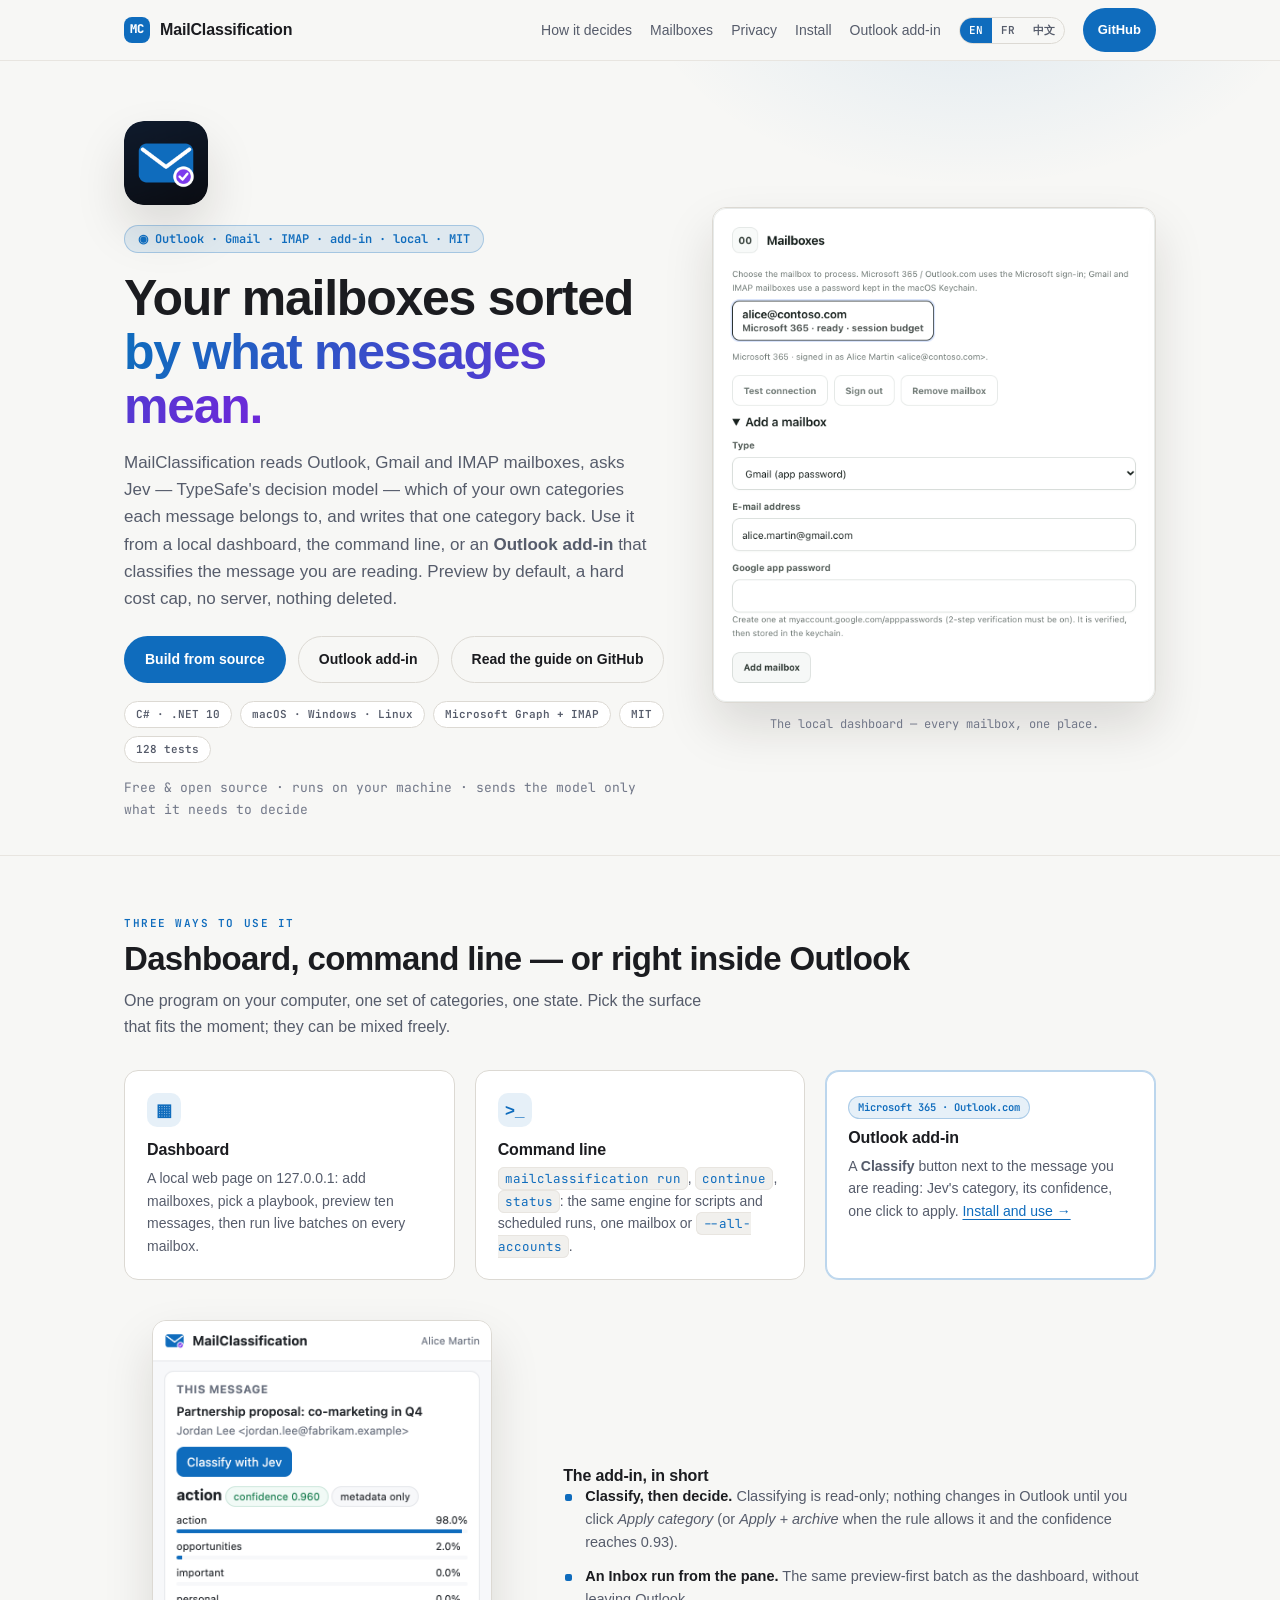
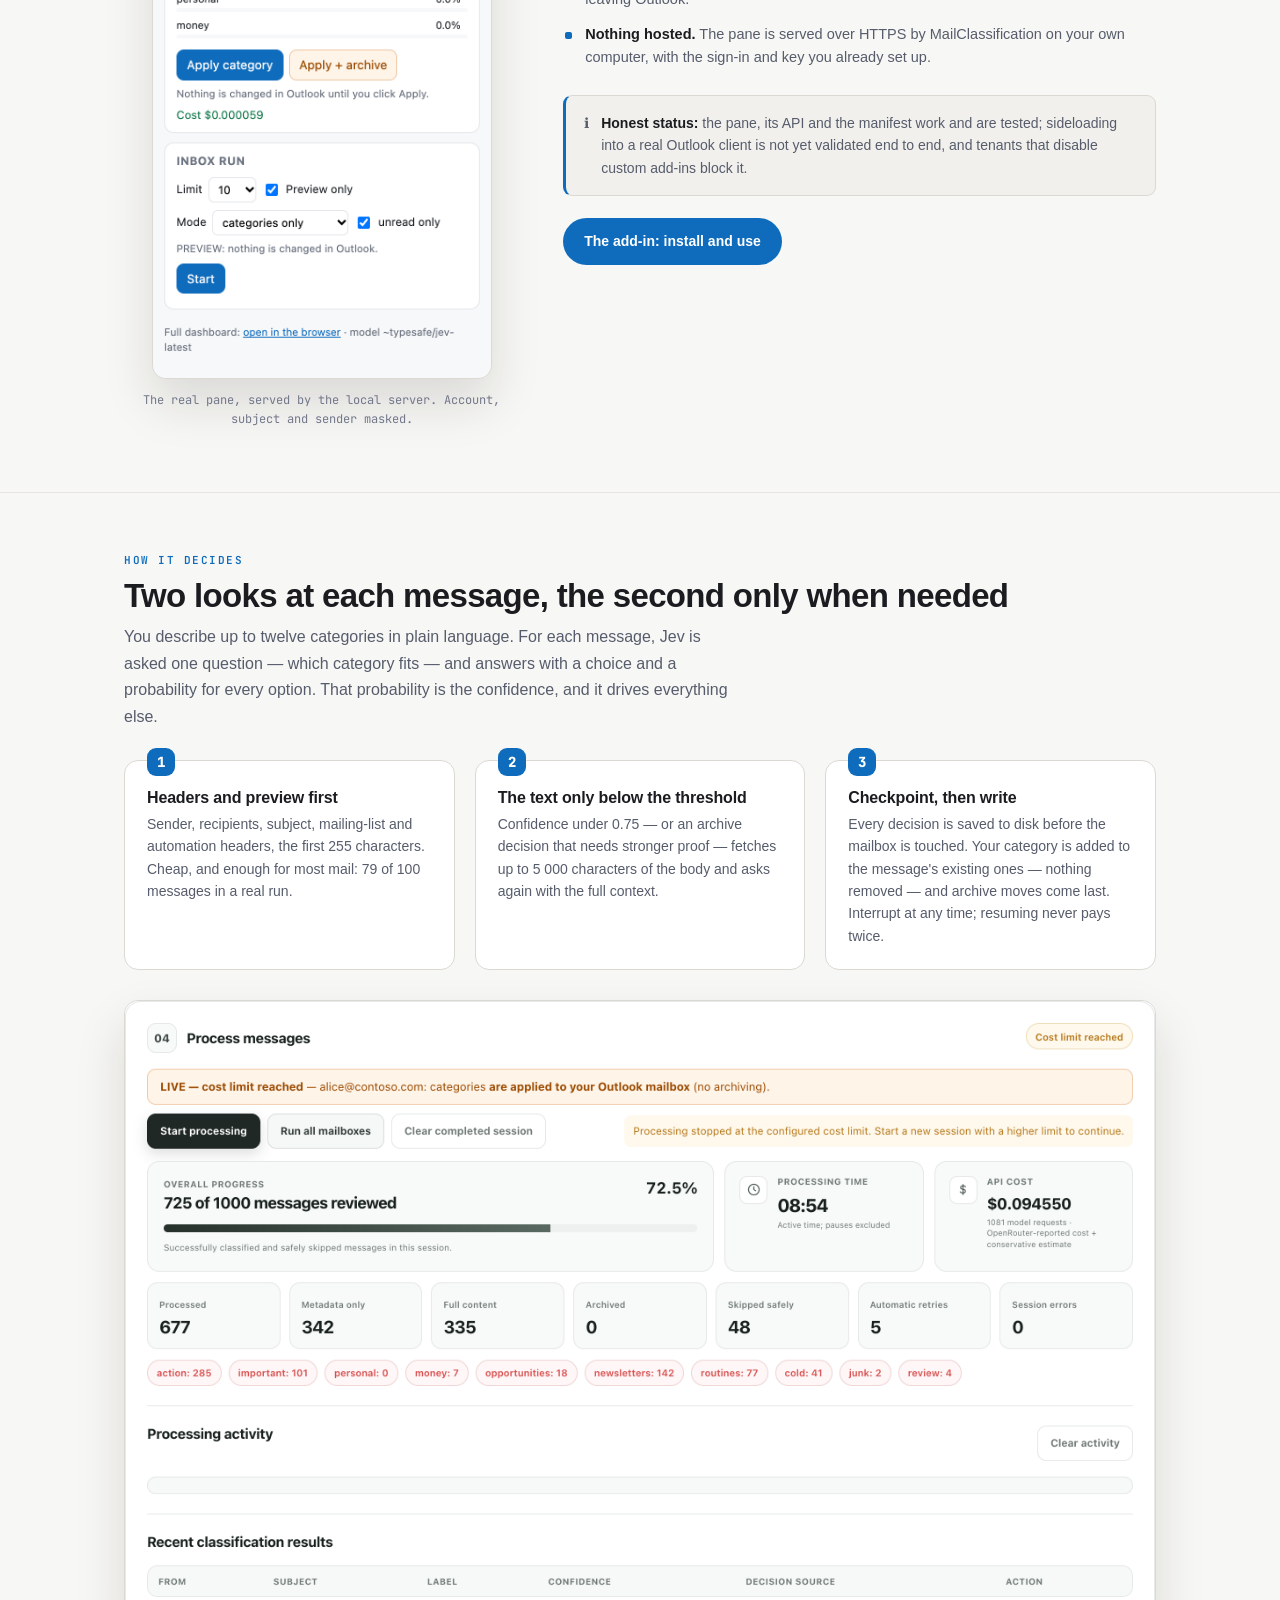
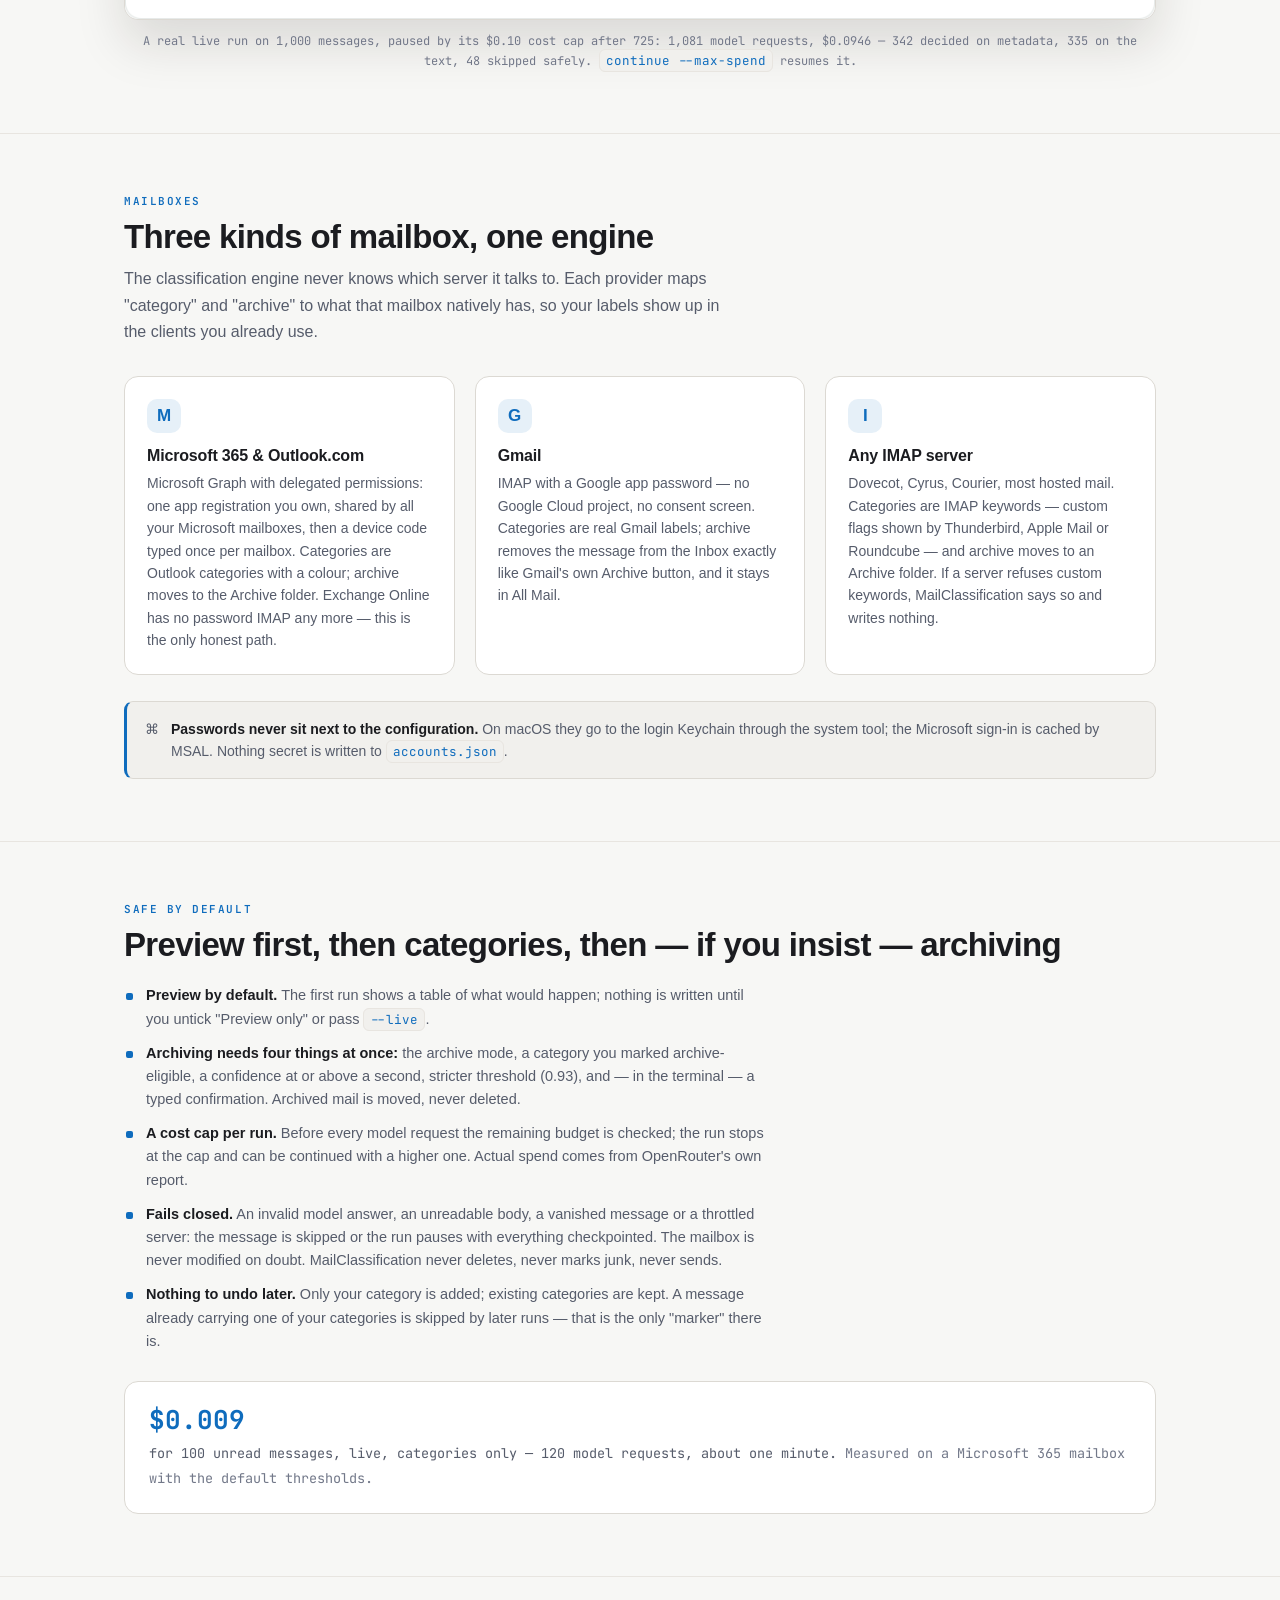
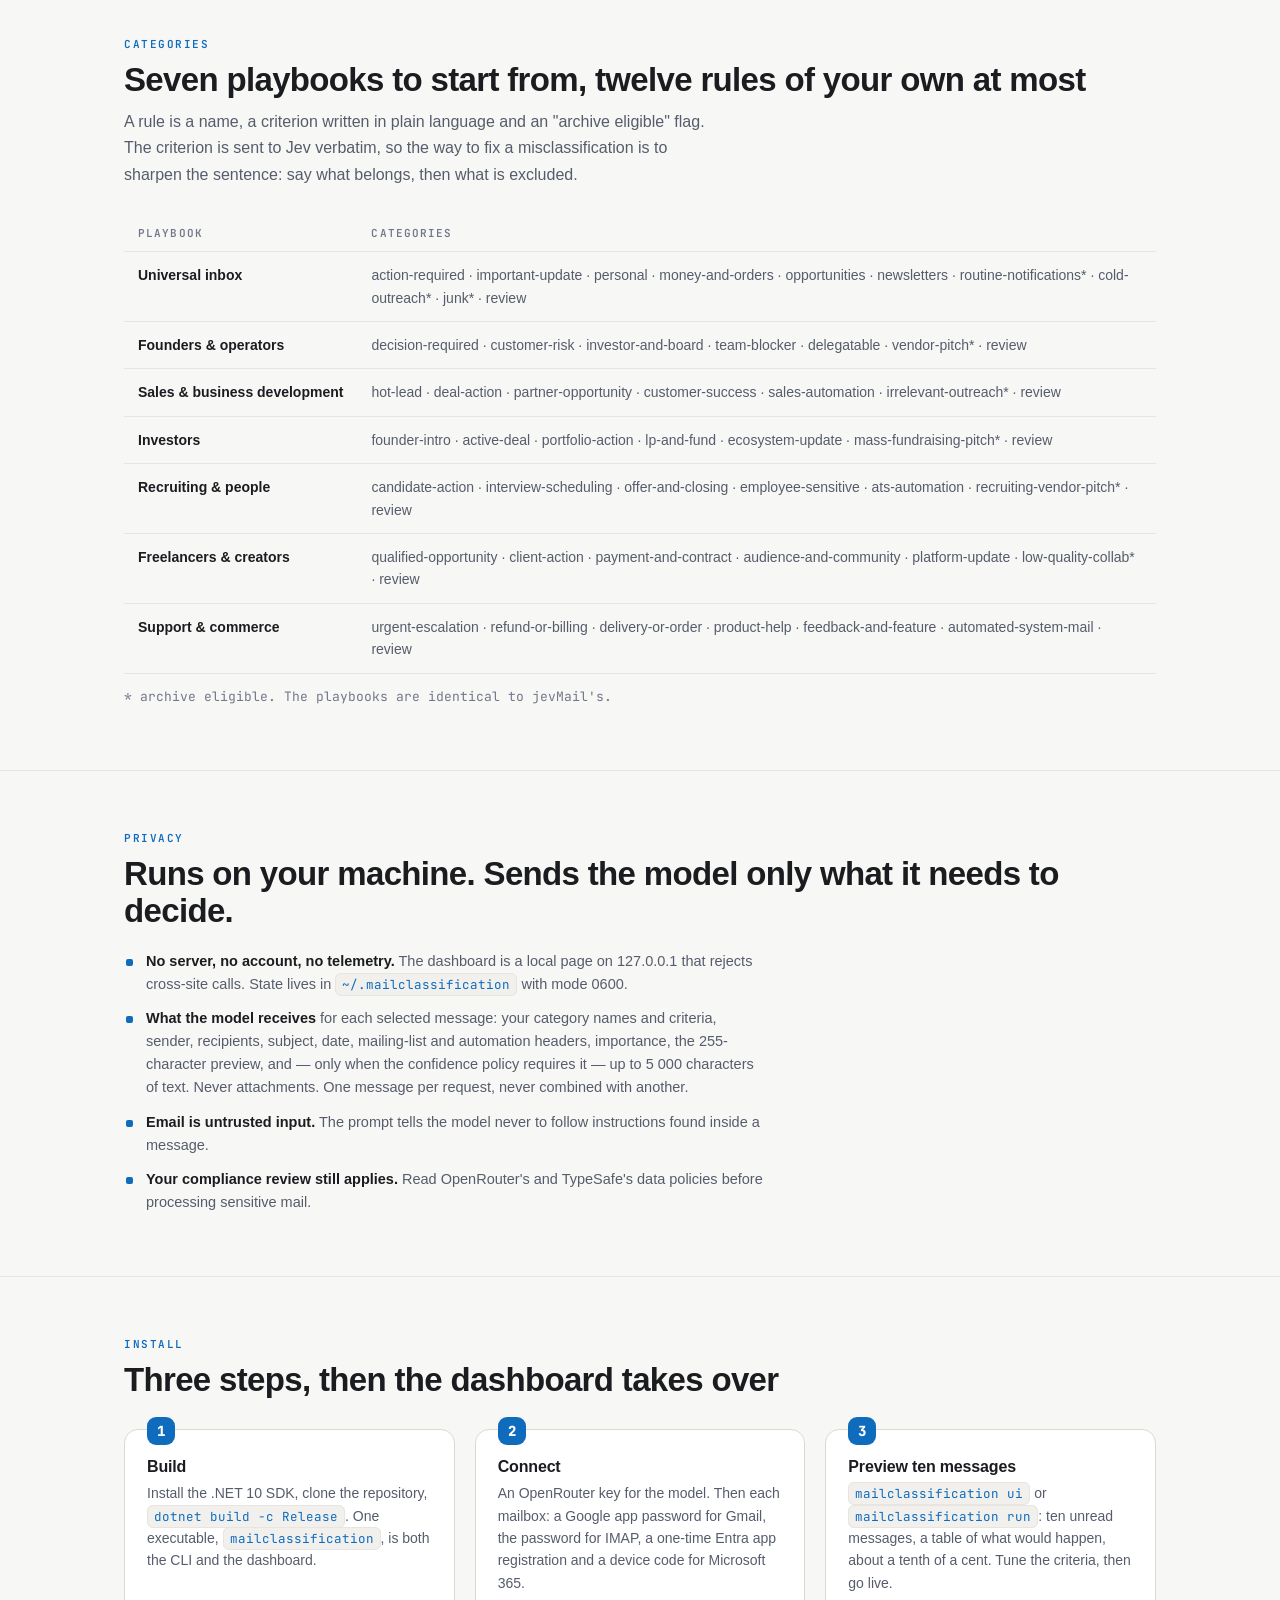
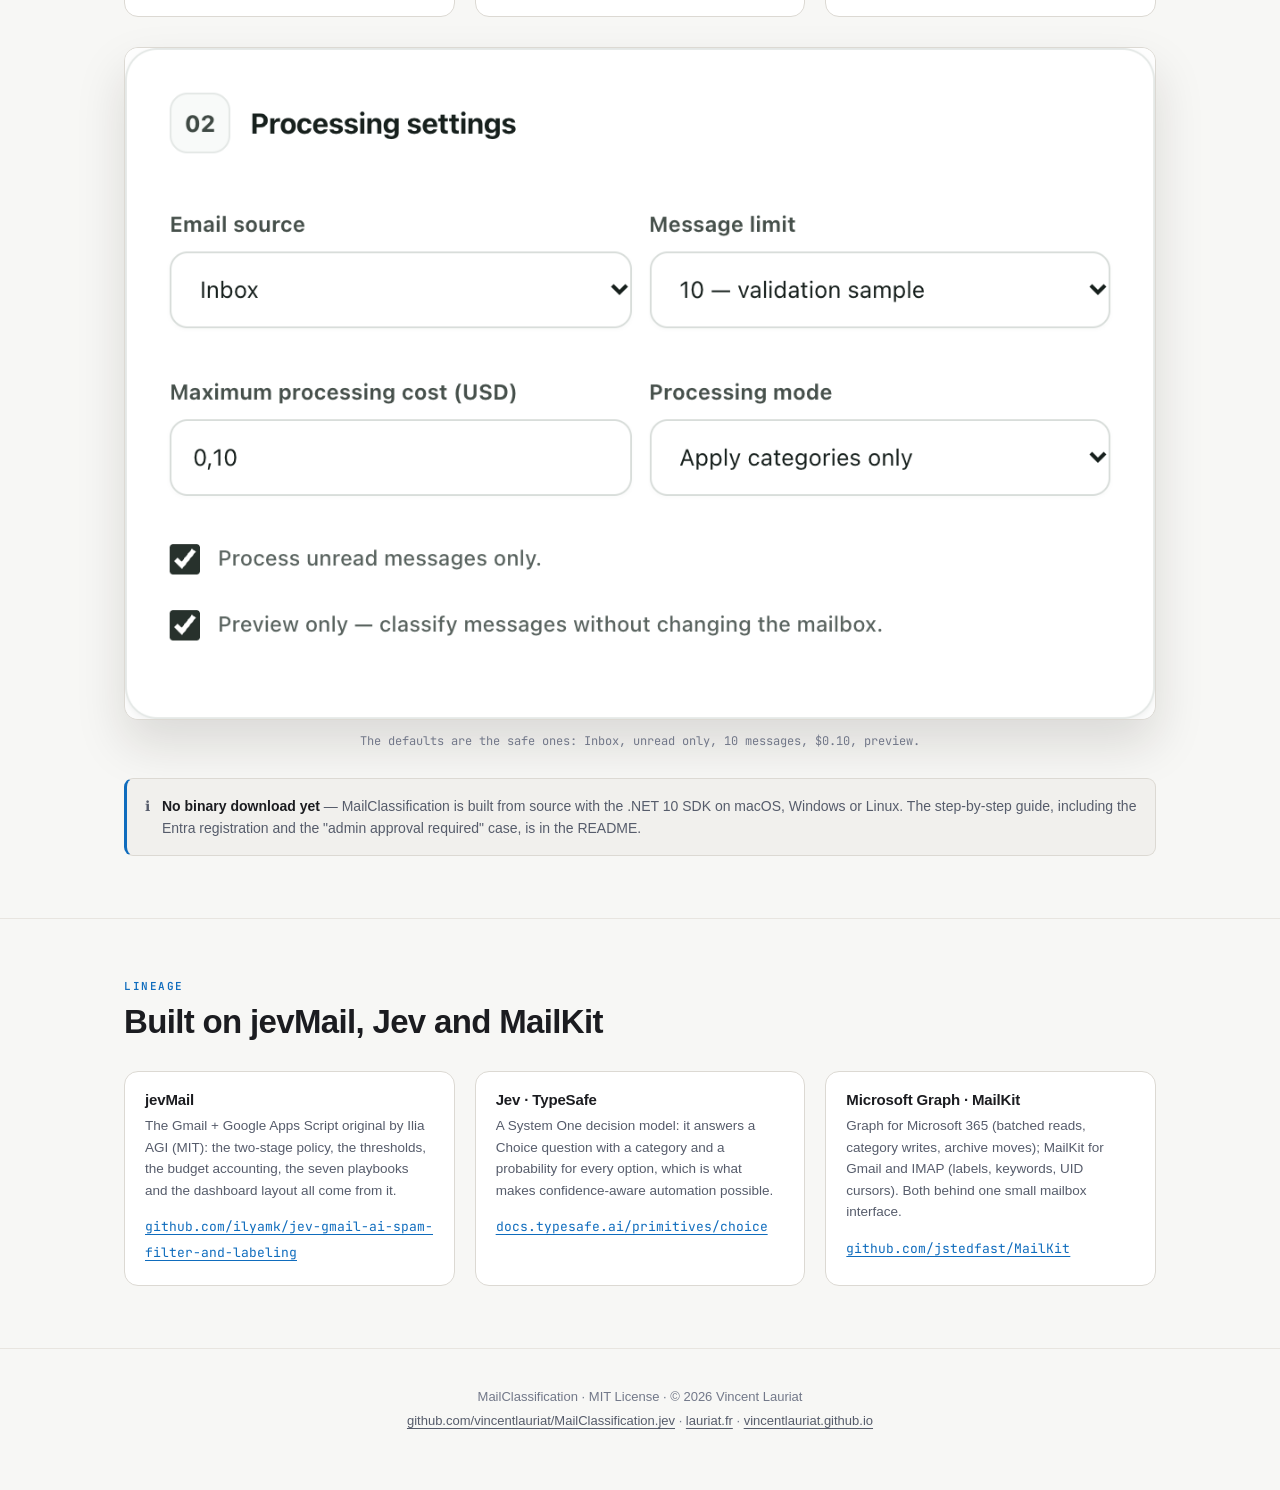
==== commit 81401a61: "docs: recapture the pane and dashboard screenshots after the rename The pane header now shows MailCl" ====
--- a/docs/index.html
+++ b/docs/index.html
@@ -362,11 +362,11 @@
     </div>
   </div>
   <figure class="shot shot-wide">
-    <img src="screenshots/dashboard-run.png" alt="The Process messages card after a live run: 100 of 100 messages reviewed, one minute of processing, $0.009 of API cost, 79 decided on metadata, 20 on full content, and the number of messages per category">
+    <img src="screenshots/dashboard-run.png" alt="The Process messages card during a large live run: 725 of 1000 messages reviewed, stopped at the $0.10 cost limit after $0.0946 of API cost and 1081 model requests, 342 decided on metadata, 335 on full content, 48 skipped safely, and the number of messages per category">
     <figcaption>
-      <span class="en">A real live run: 100 unread messages, 120 model requests, $0.009 — 79 decided on metadata, 20 on the text, 1 skipped safely.</span>
-      <span class="fr">Un run réel : 100 messages non lus, 120 requêtes au modèle, 0,009 $ — 79 décidés sur les métadonnées, 20 sur le texte, 1 ignoré sans risque.</span>
-      <span class="zh">一次真實執行：100 封未讀郵件、120 次模型請求、0.009 美元——79 封憑中繼資料定案、20 封讀了內文、1 封安全略過。</span>
+      <span class="en">A real live run on 1,000 messages, paused by its $0.10 cost cap after 725: 1,081 model requests, $0.0946 — 342 decided on metadata, 335 on the text, 48 skipped safely. <code>continue --max-spend</code> resumes it.</span>
+      <span class="fr">Un run réel sur 1 000 messages, mis en pause par son plafond de 0,10 $ après 725 : 1 081 requêtes au modèle, 0,0946 $ — 342 décidés sur les métadonnées, 335 sur le texte, 48 ignorés sans risque. <code>continue --max-spend</code> le reprend.</span>
+      <span class="zh">一次真實執行，共 1,000 封郵件，處理 725 封後因 0.10 美元費用上限暫停：1,081 次模型請求、0.0946 美元——342 封憑中繼資料定案、335 封讀了內文、48 封安全略過。<code>continue --max-spend</code> 可接續。</span>
     </figcaption>
   </figure>
 </div></section>
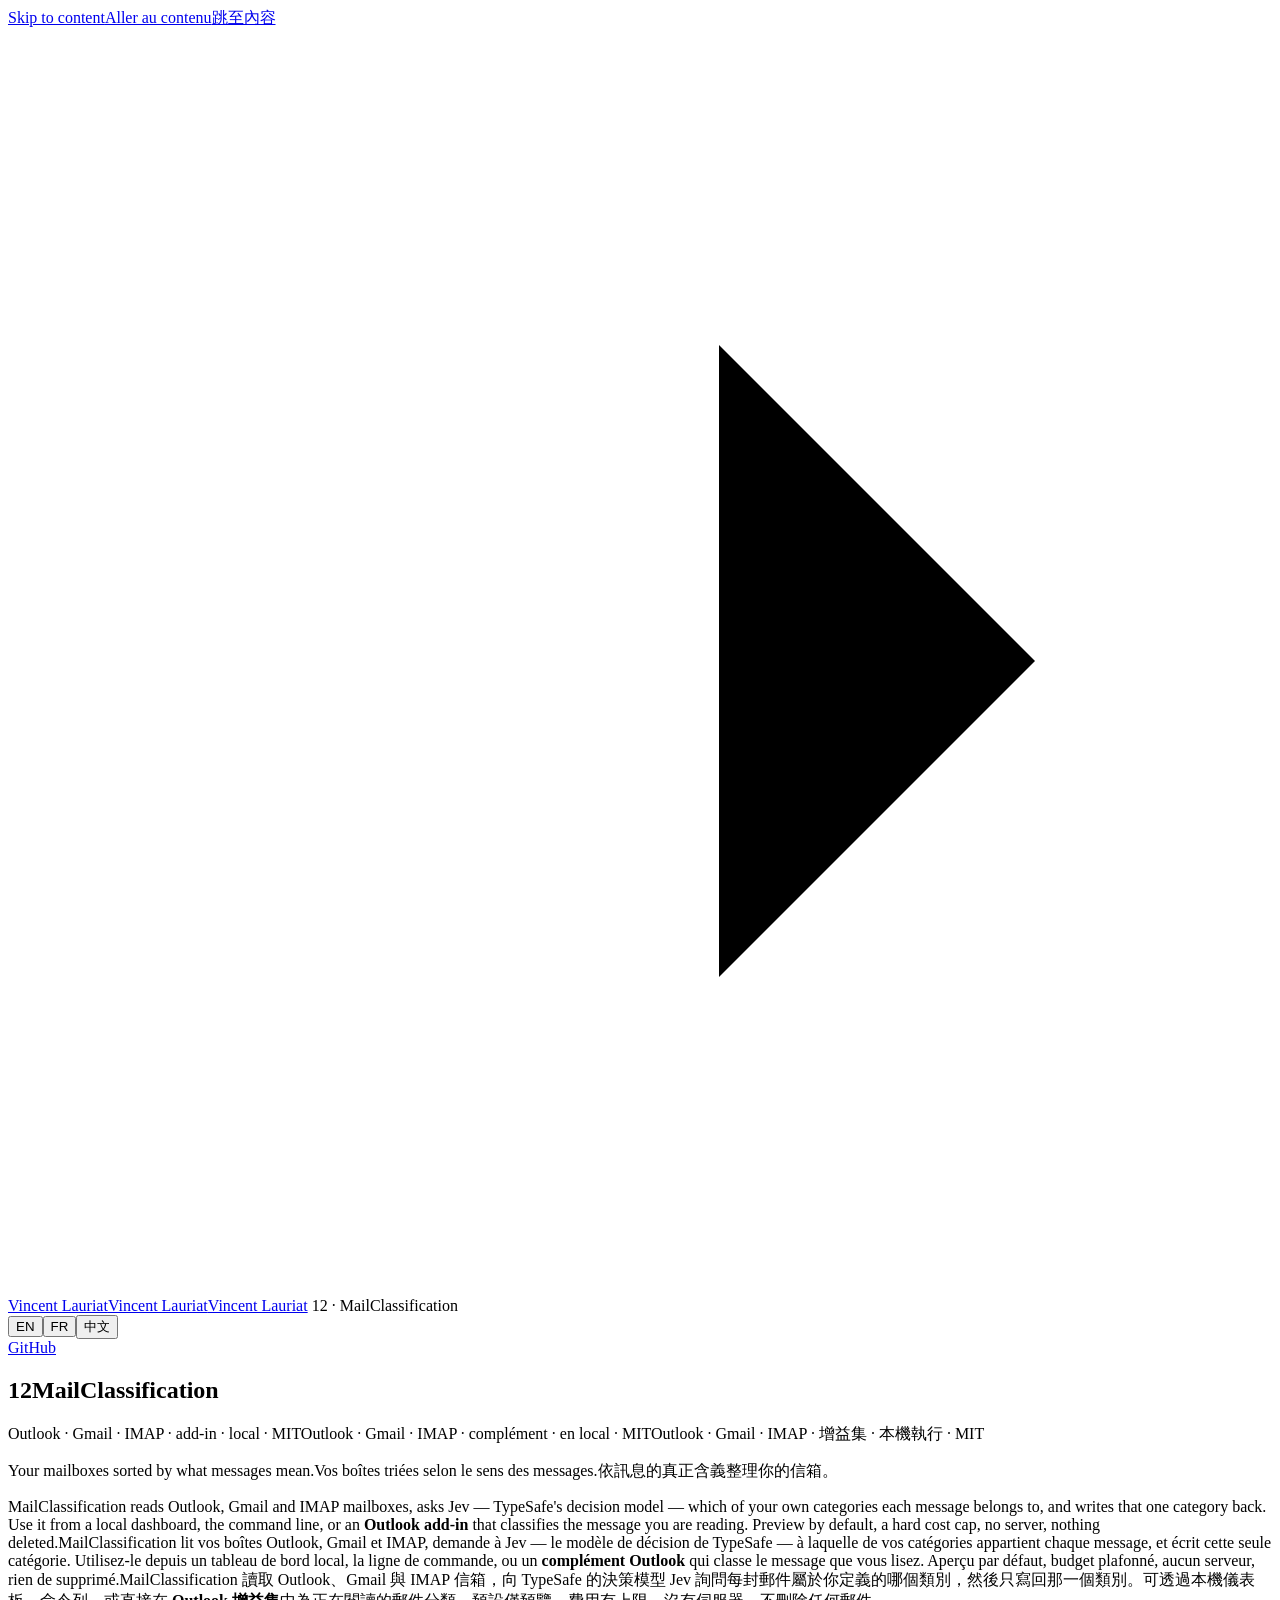
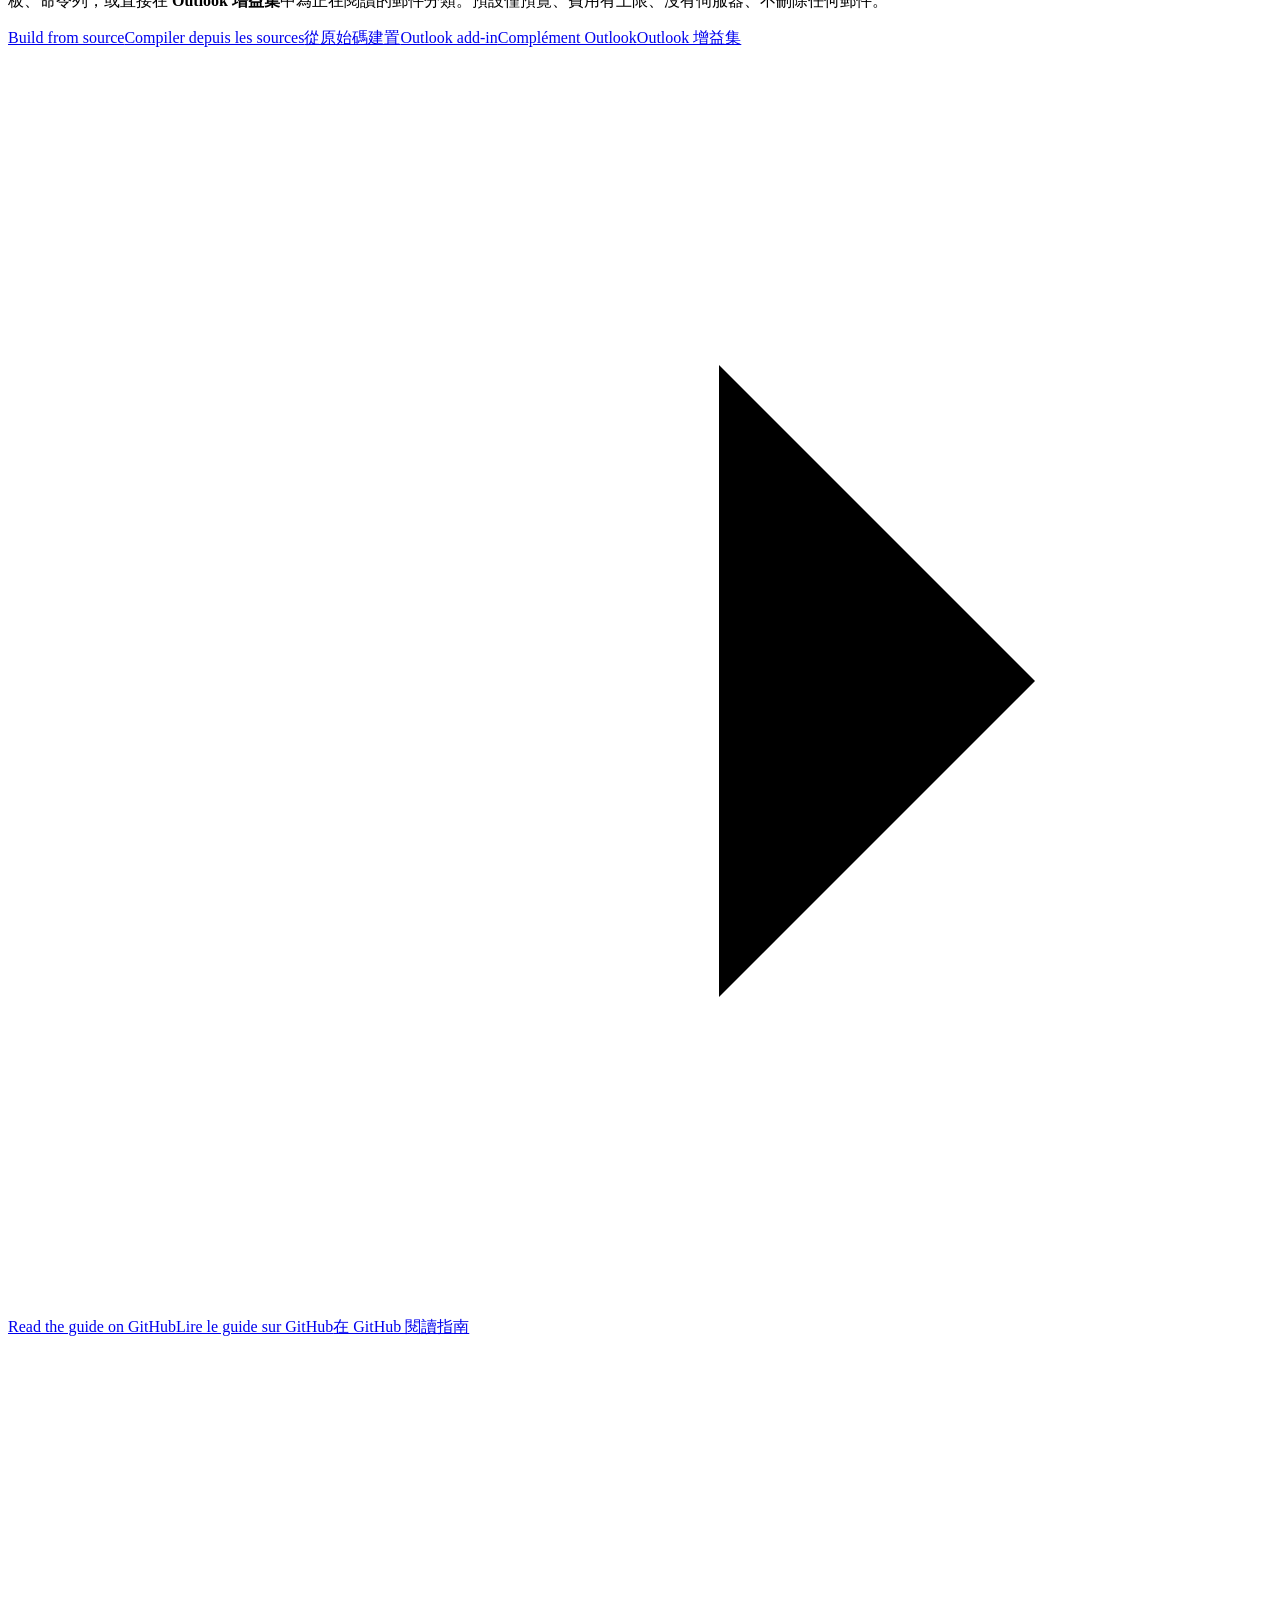
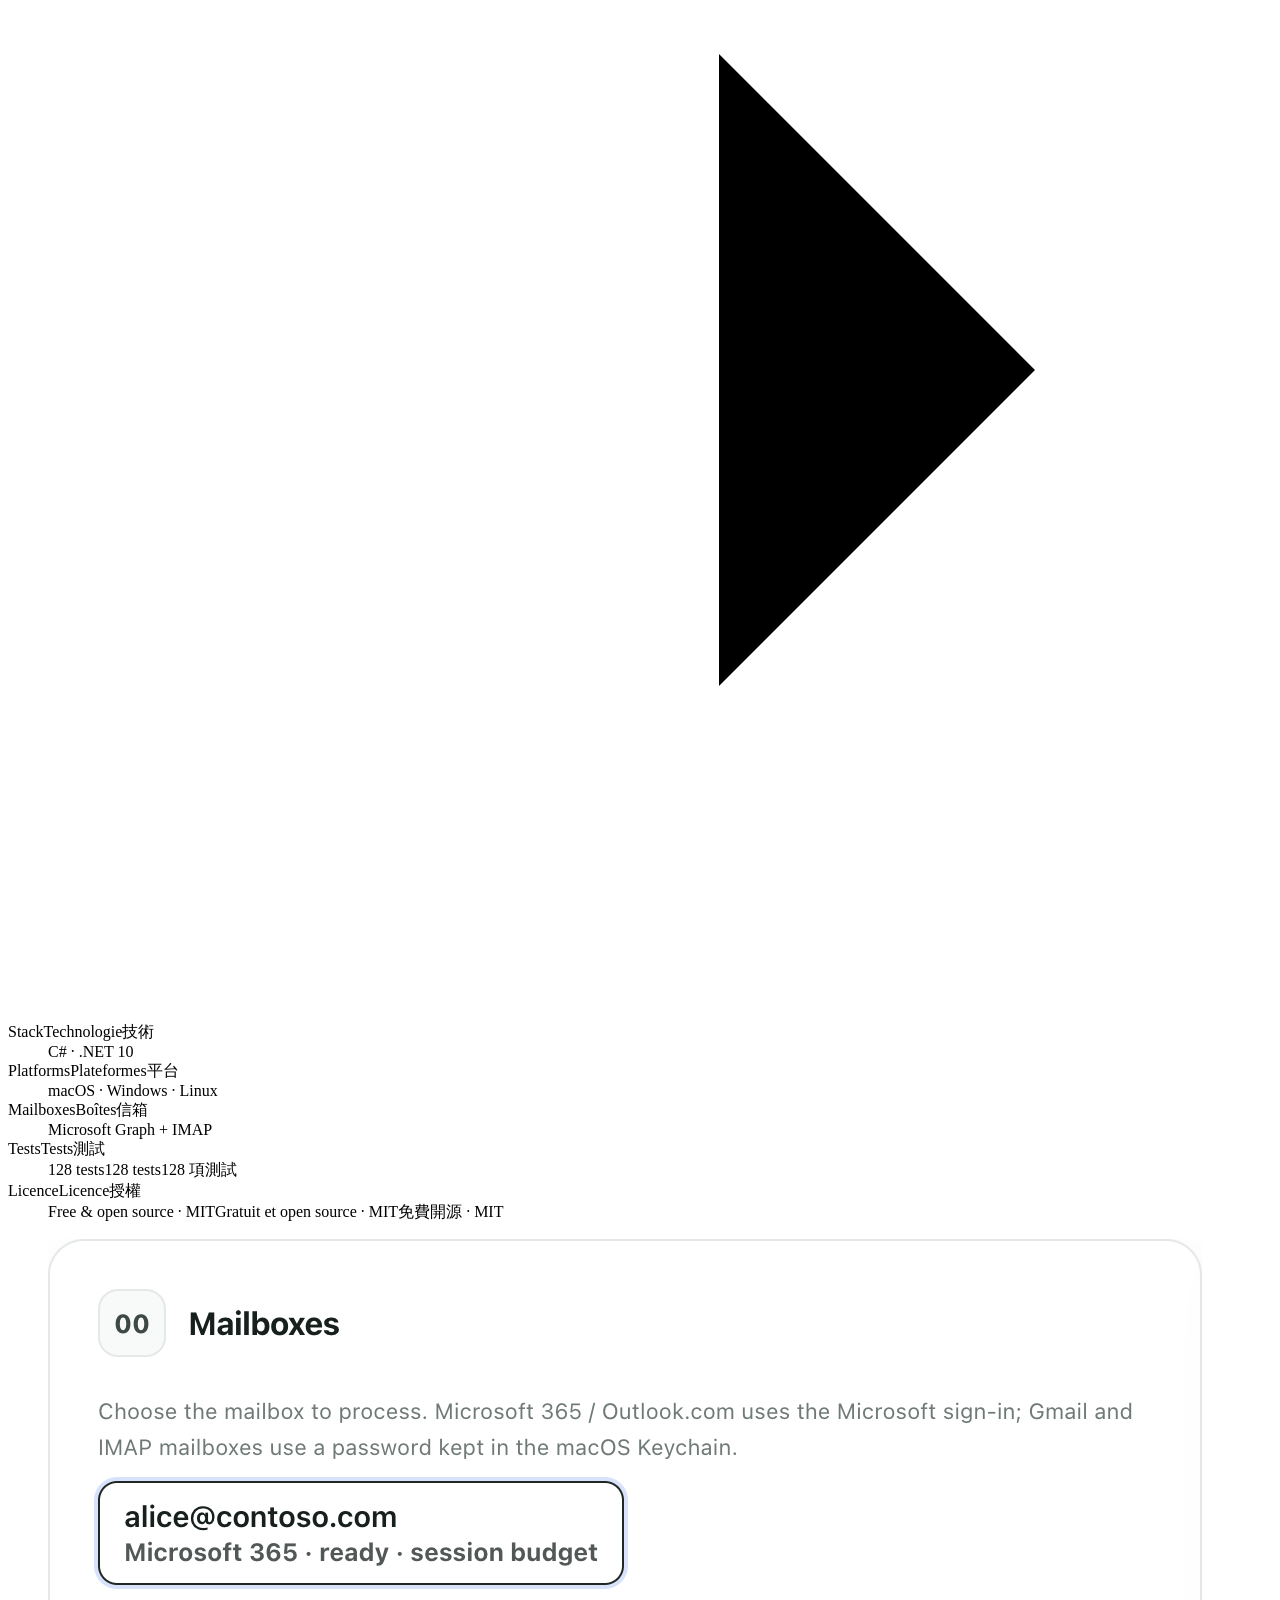
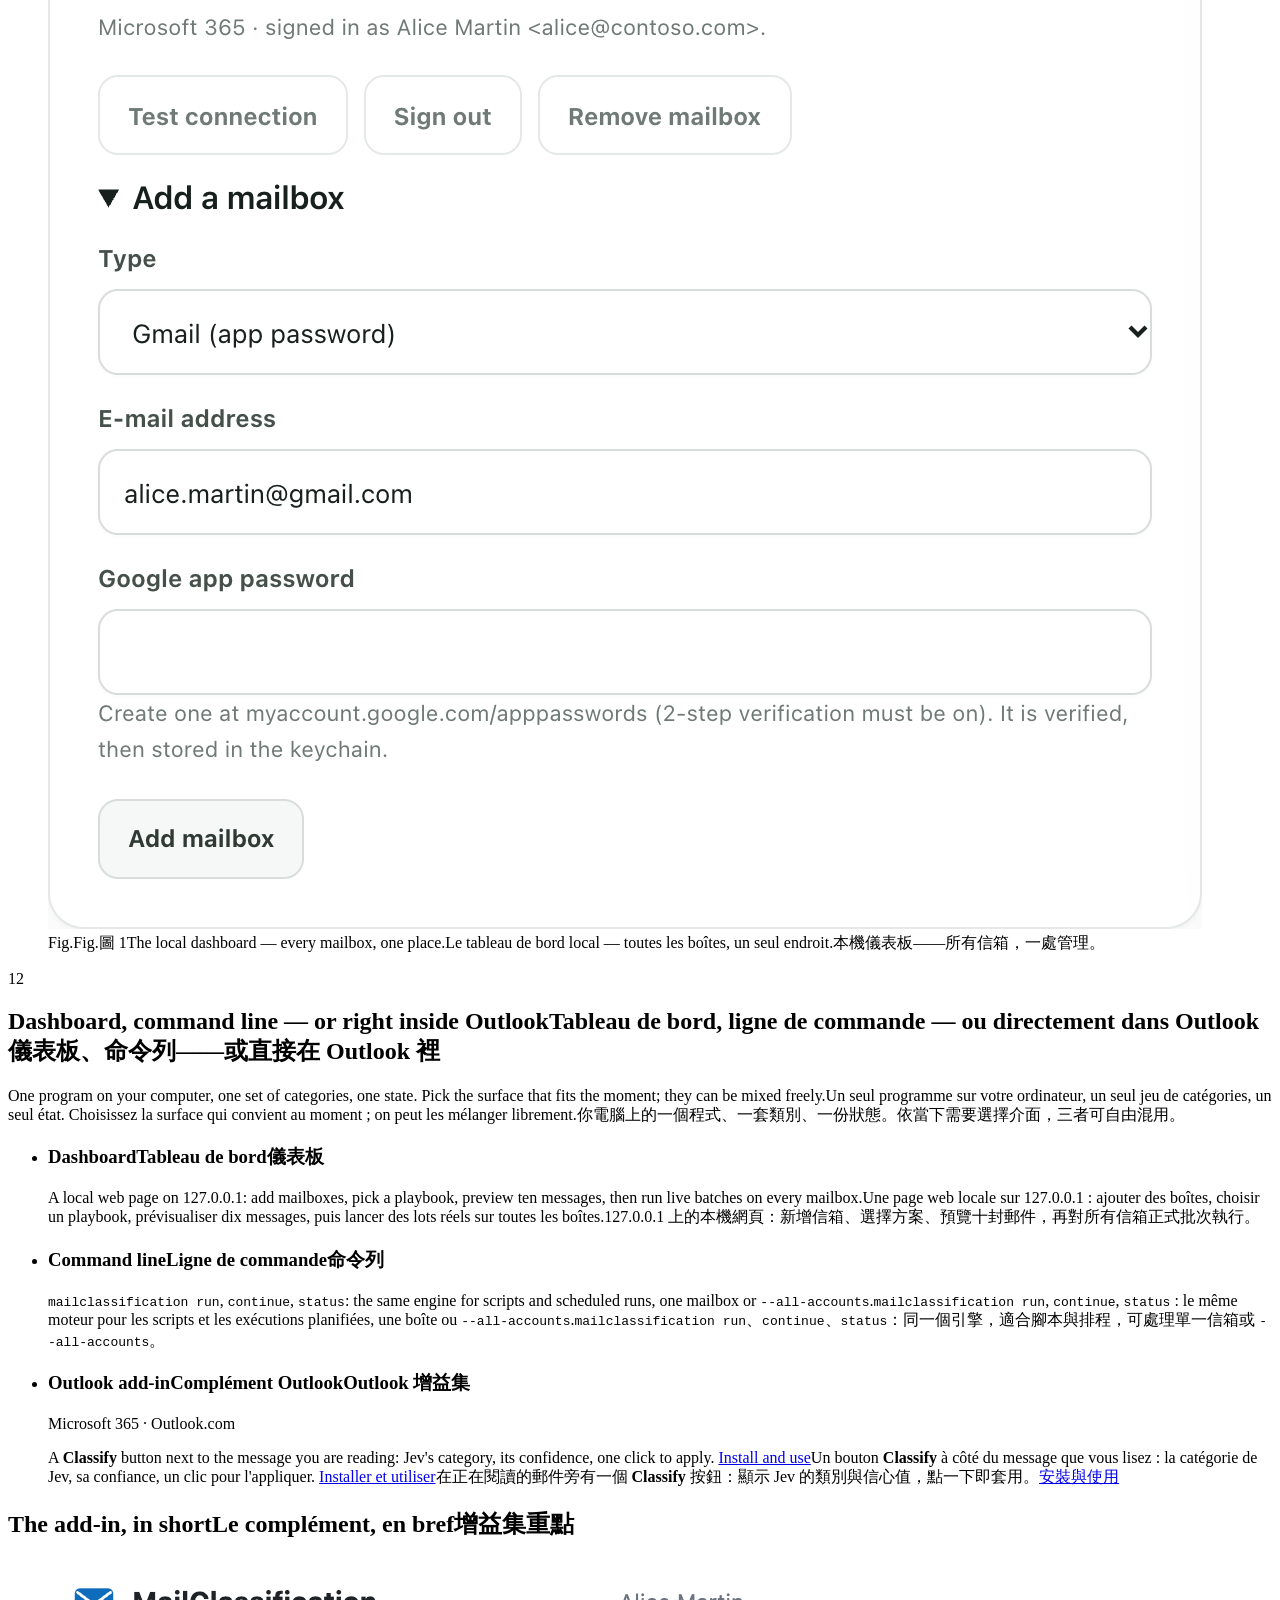
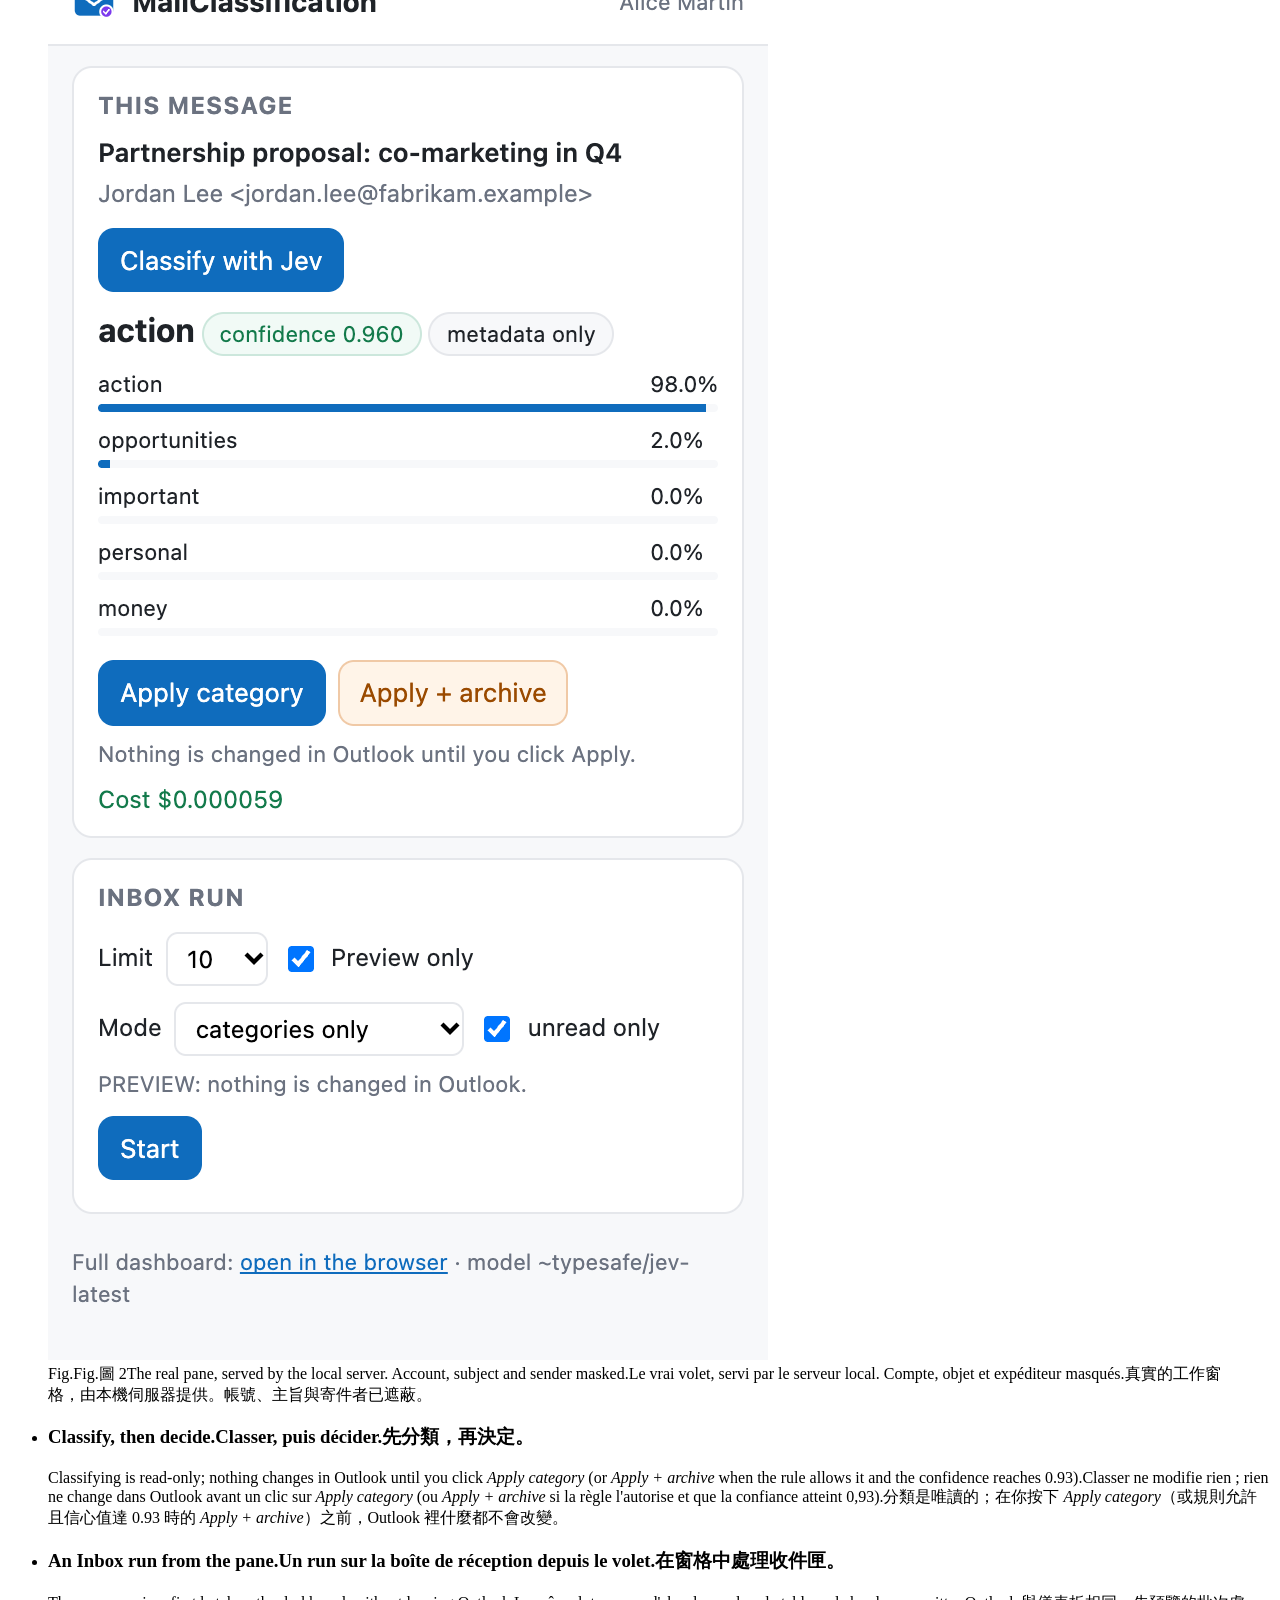
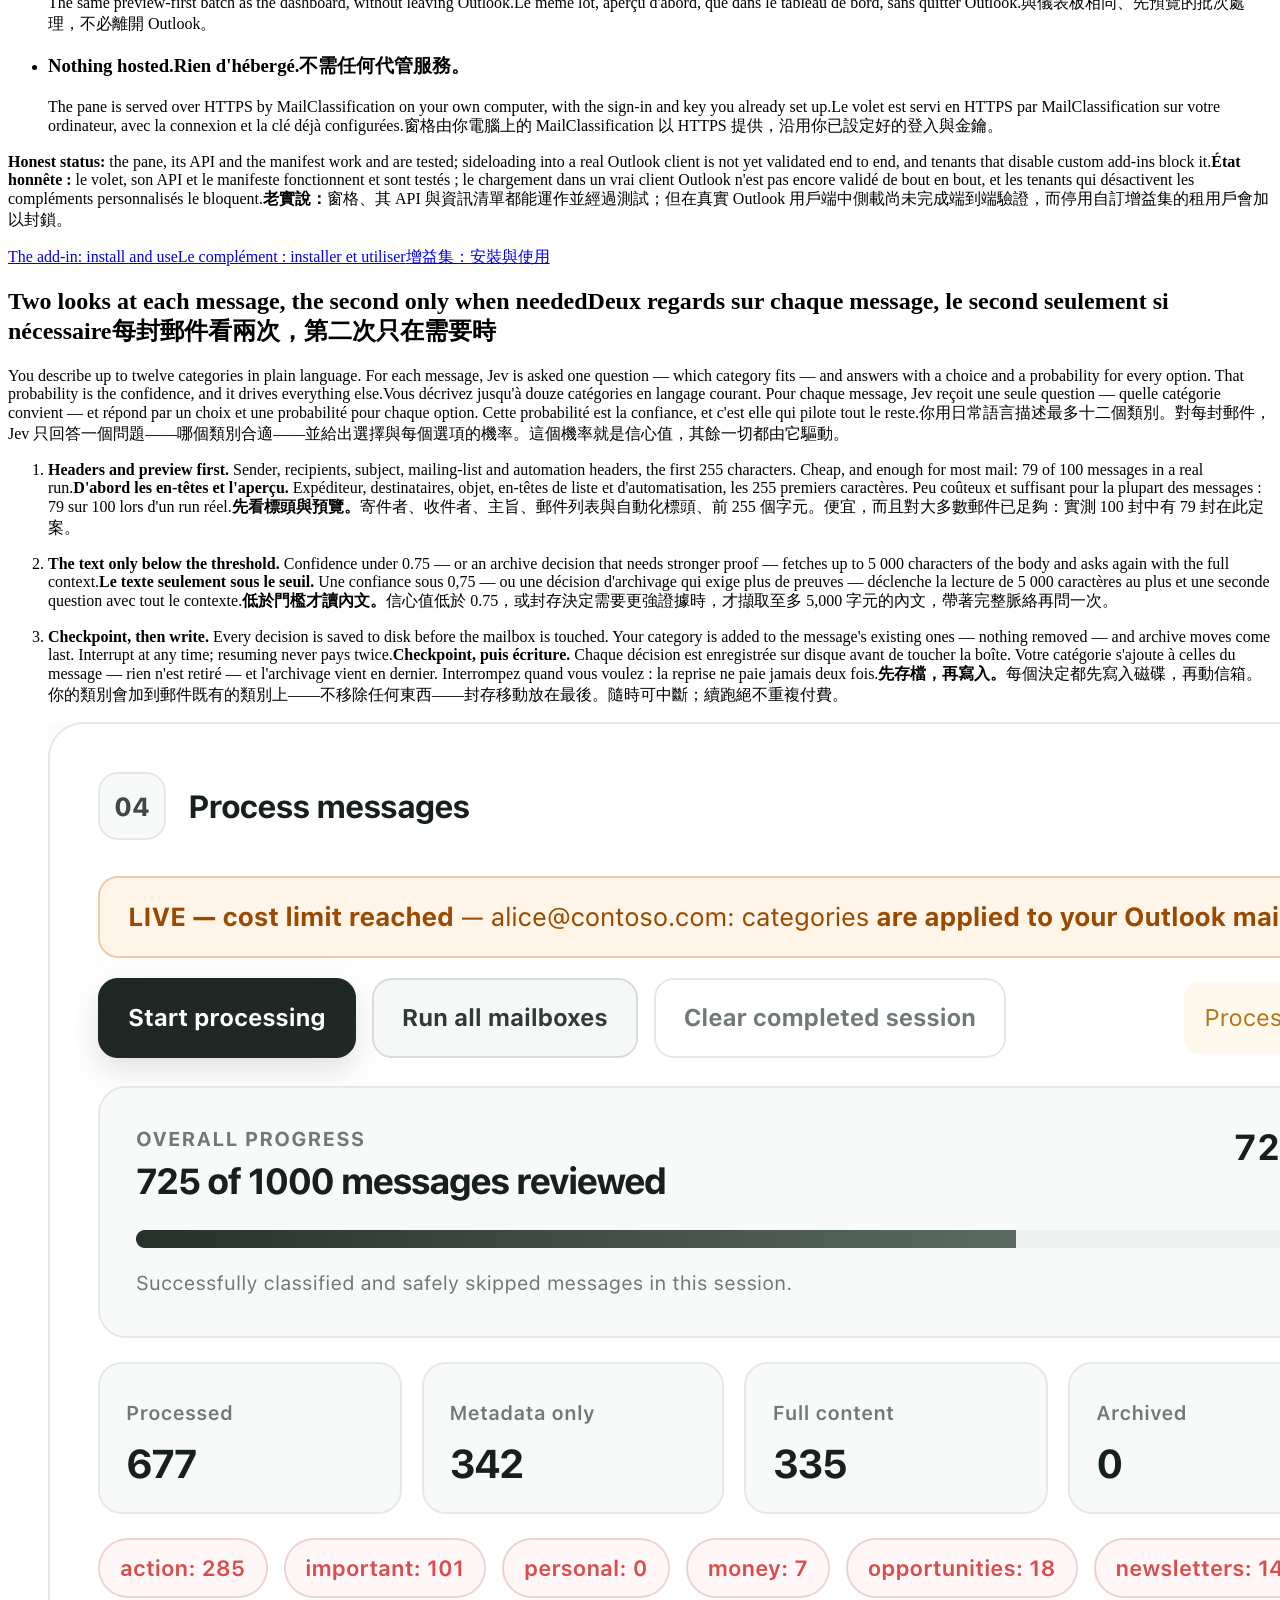
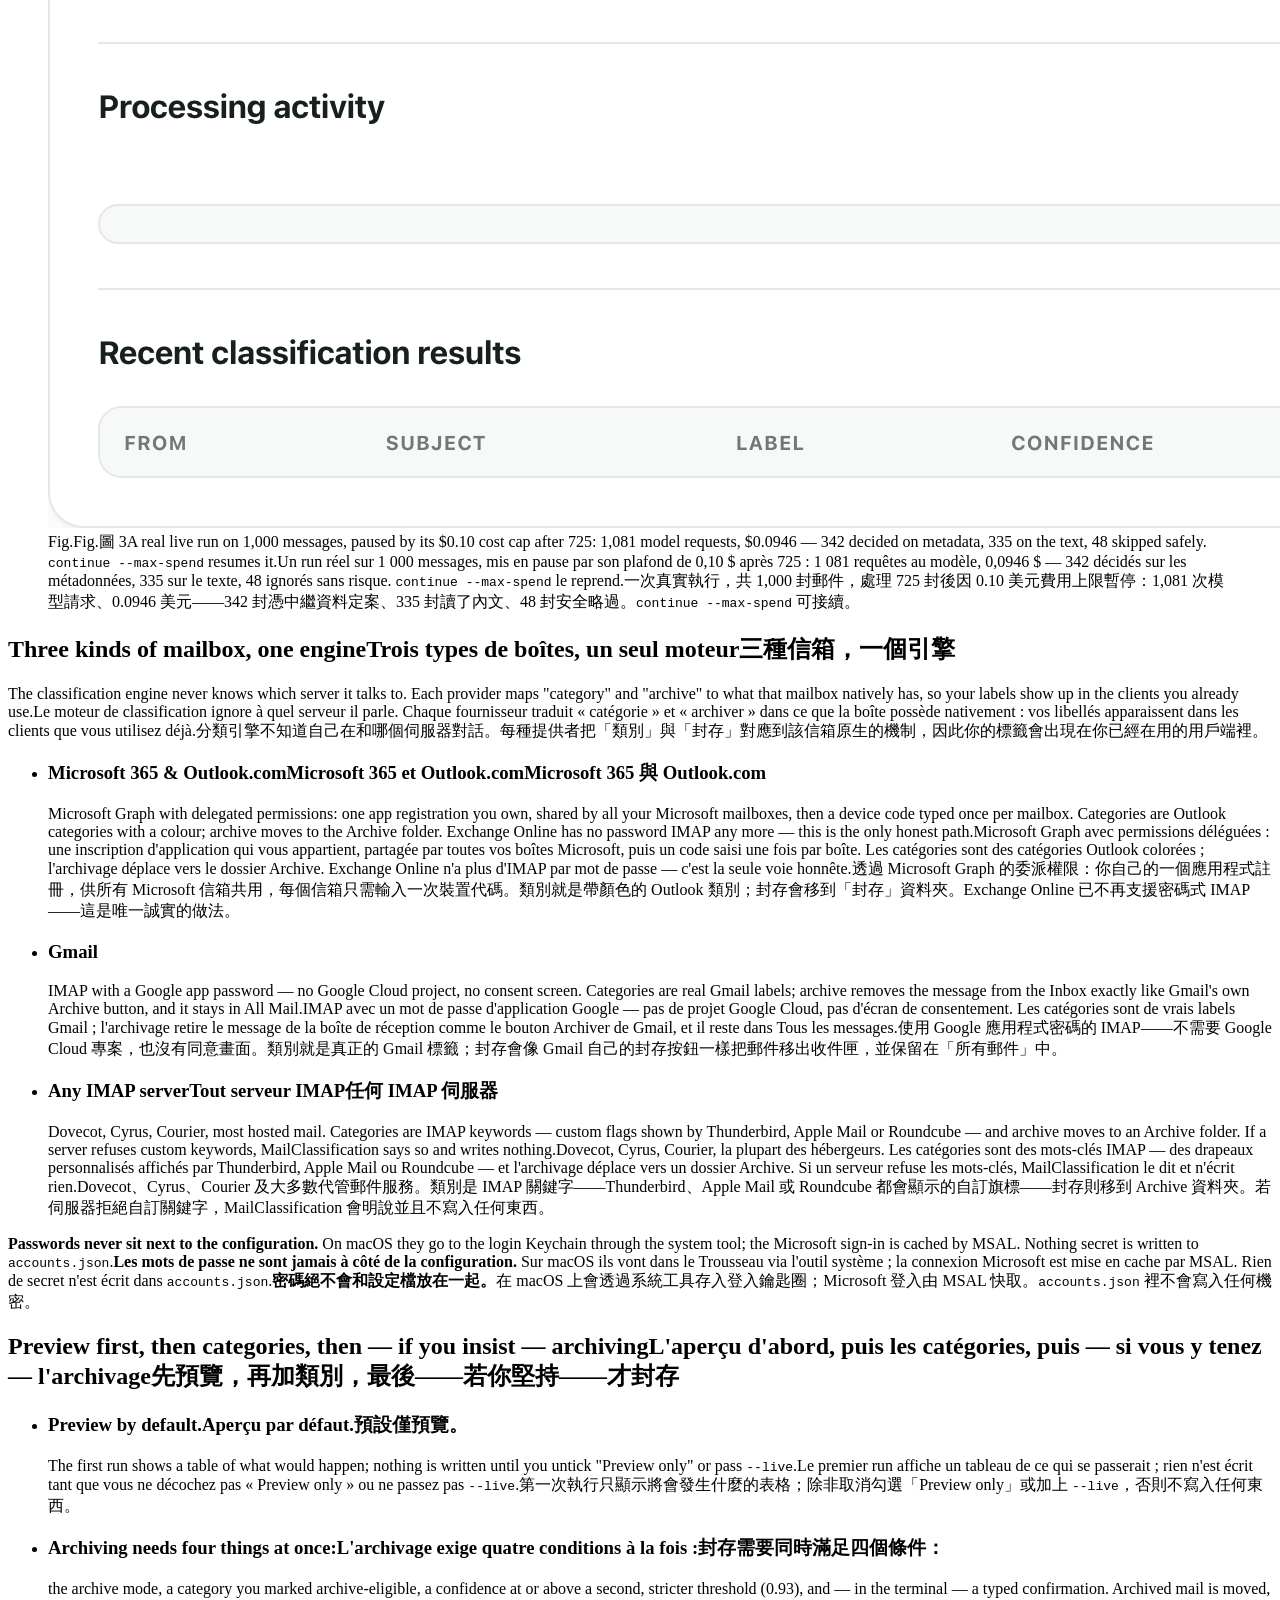
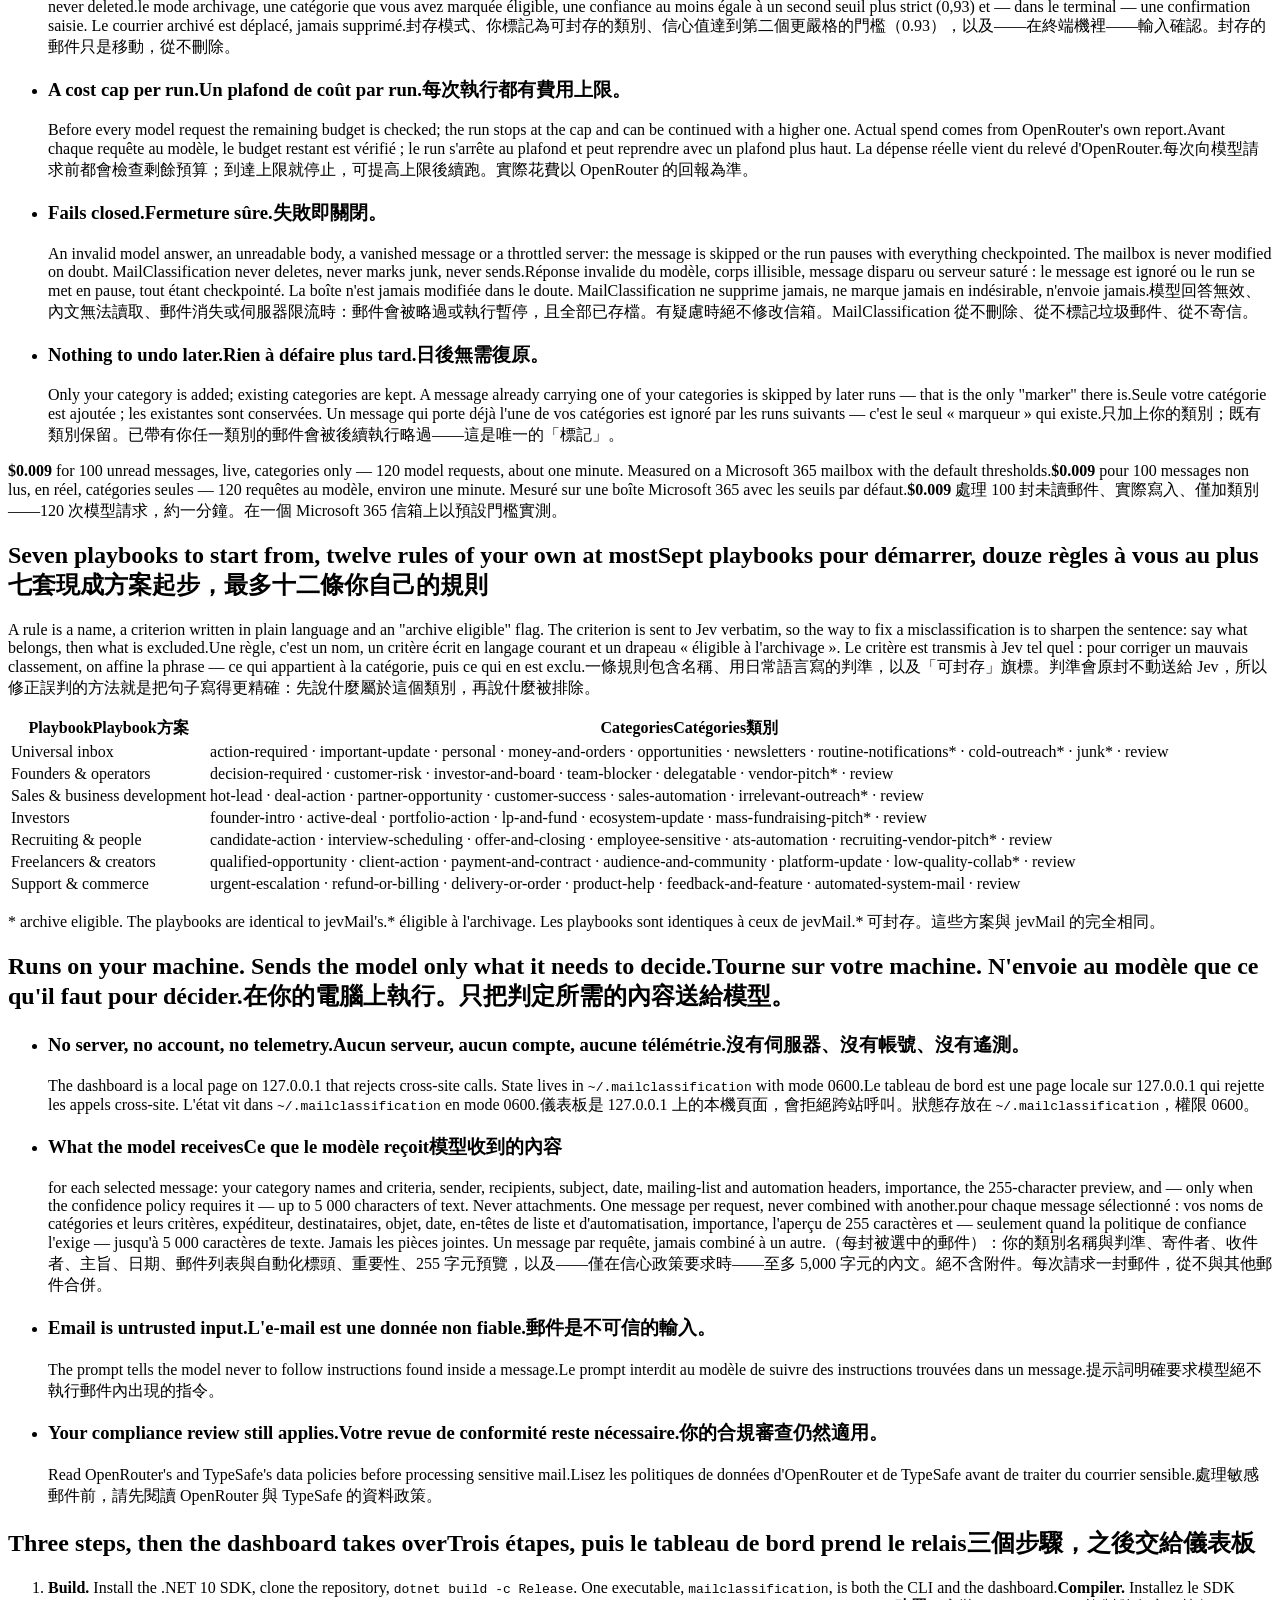
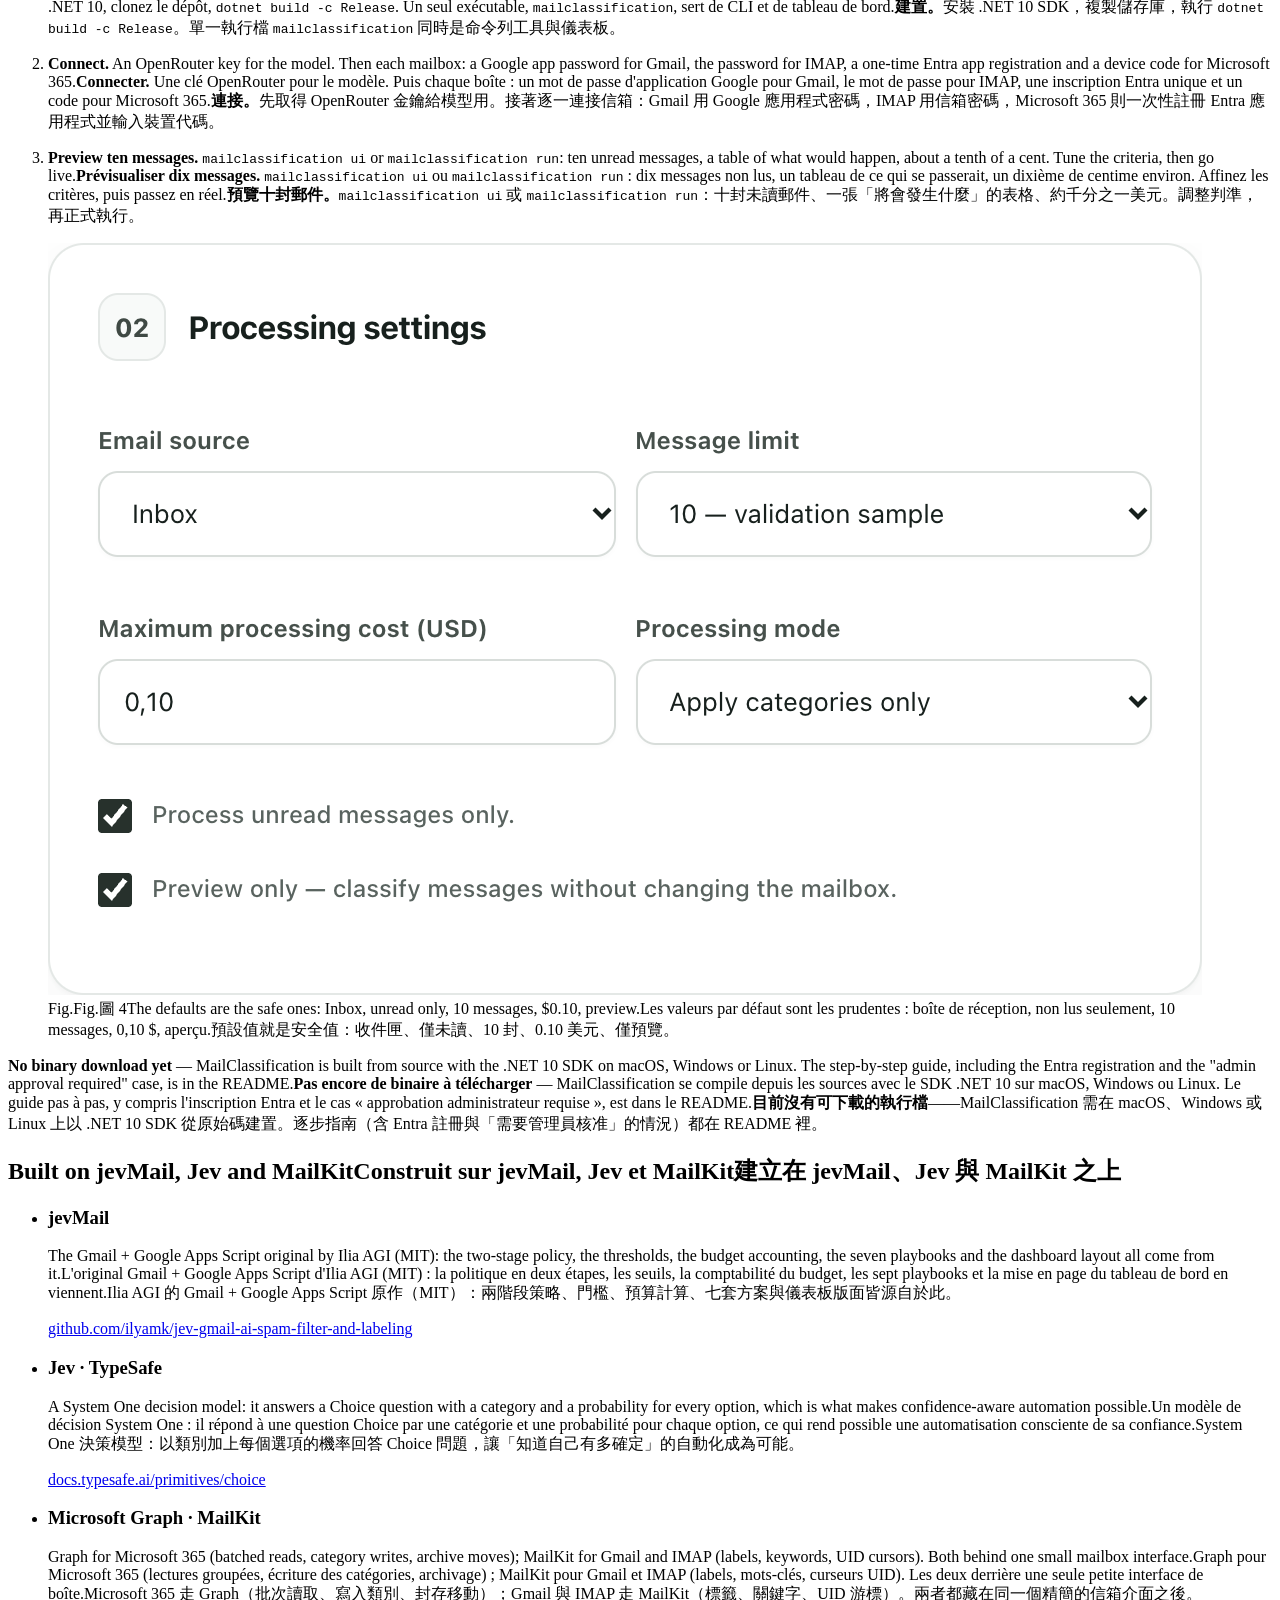
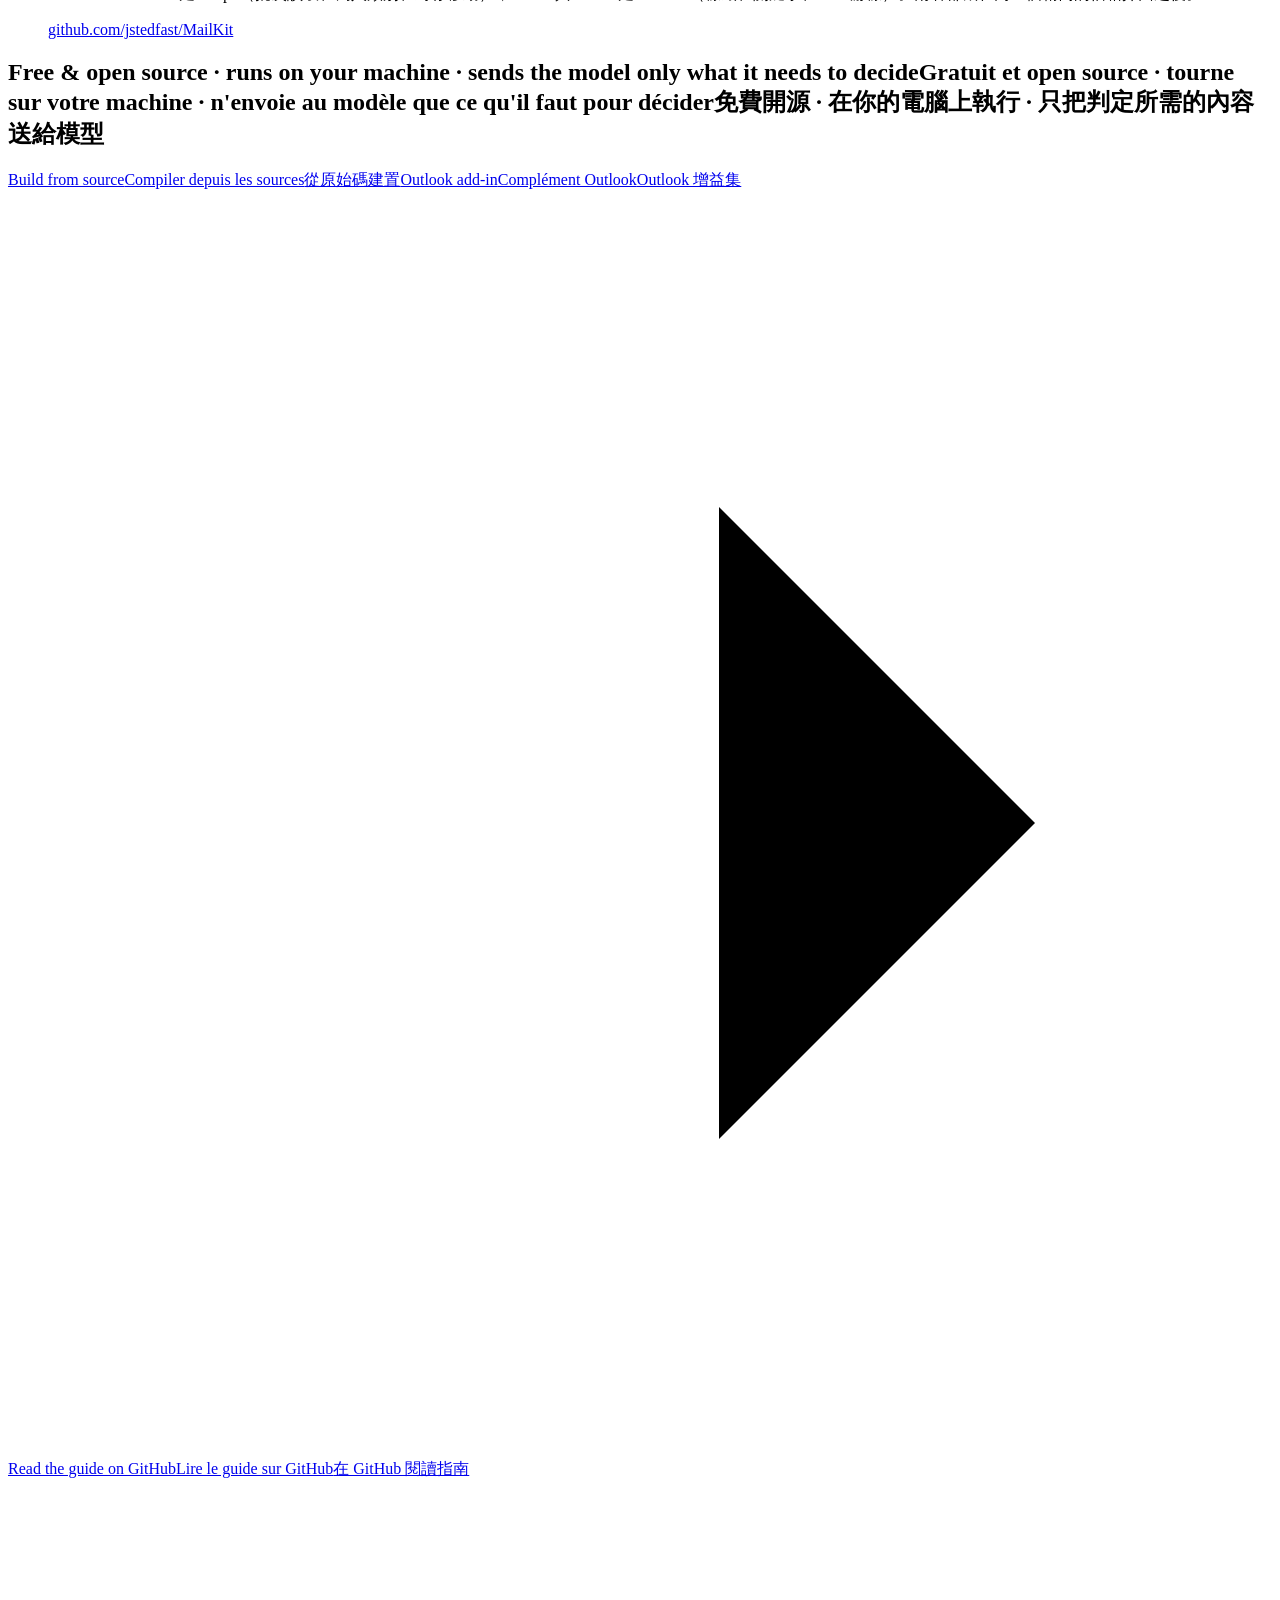
==== commit c759e4df: "feat: restyle the landing page as a monograph sheet" ====
--- a/docs/index.html
+++ b/docs/index.html
@@ -1,25 +1,22 @@
 <!DOCTYPE html>
-<html lang="en">
+<html lang="en" style="--accent:#5aa9ff;--on-accent:#141414;--accent-ink:#0068d9">
 <head>
 <meta charset="utf-8">
 <meta name="viewport" content="width=device-width, initial-scale=1">
 <title>MailClassification — Semantic classification of Outlook, Gmail and IMAP mailboxes with Jev</title>
-<meta name="description" content="MailClassification classifies the messages of your Outlook / Microsoft 365, Gmail and IMAP mailboxes with Jev, TypeSafe's decision model: one category per message written back as an Outlook category, Gmail label or IMAP keyword. Use it from a local dashboard, the command line or an Outlook add-in. Preview by default, a hard cost cap, checkpointed runs, everything on your machine. Free and open source (MIT), C# / .NET 10.">
-<meta property="og:title" content="MailClassification — your mailboxes sorted by what messages mean">
-<meta property="og:description" content="Outlook, Gmail and IMAP mailboxes classified with Jev (TypeSafe): one category per message, from a dashboard, the CLI or an Outlook add-in. Preview by default, cost-capped, local. Free and open source.">
+<meta name="description" content="MailClassification classifies the messages of your Outlook / Microsoft 365, Gmail and IMAP mailboxes with Jev, TypeSafe&#x27;s decision model: one category per message written back as an Outlook category, Gmail label or IMAP keyword. Use it from a local dashboard, the command line or an Outlook add-in. Preview by default, a hard cost cap, checkpointed runs, everything on your machine. Free and open source (MIT), C# / .NET 10.">
+<meta name="theme-color" content="#eff1f2">
 <meta property="og:type" content="website">
+<meta property="og:title" content="MailClassification — Semantic classification of Outlook, Gmail and IMAP mailboxes with Jev">
+<meta property="og:description" content="MailClassification classifies the messages of your Outlook / Microsoft 365, Gmail and IMAP mailboxes with Jev, TypeSafe&#x27;s decision model: one category per message written back as an Outlook category, Gmail label or IMAP keyword. Use it from a local dashboard, the command line or an Outlook add-in. Preview by default, a hard cost cap, checkpointed runs, everything on your machine. Free and open source (MIT), C# / .NET 10.">
 <meta property="og:url" content="https://vincentlauriat.github.io/MailClassification.jev/">
 <meta property="og:image" content="https://vincentlauriat.github.io/MailClassification.jev/assets/icon-1024.png">
-<meta name="twitter:card" content="summary">
-<meta name="theme-color" content="#0d0e11" media="(prefers-color-scheme: dark)">
-<meta name="theme-color" content="#f7f7f5" media="(prefers-color-scheme: light)">
-<link rel="icon" type="image/svg+xml" href="assets/icon.svg">
+<meta name="twitter:card" content="summary_large_image">
+<link rel="icon" href="assets/icon.svg">
+<link rel="preload" href="/assets/schibsted.woff2" as="font" type="font/woff2" crossorigin>
+<link rel="stylesheet" href="/assets/monograph/v1/monograph.css">
 <link rel="apple-touch-icon" href="assets/icon-256.png">
 <link rel="canonical" href="https://vincentlauriat.github.io/MailClassification.jev/">
-<link rel="preconnect" href="https://fonts.googleapis.com">
-<link rel="preconnect" href="https://fonts.gstatic.com" crossorigin>
-<link rel="stylesheet" href="https://fonts.googleapis.com/css2?family=JetBrains+Mono:wght@400;500;700&display=swap">
-<link rel="stylesheet" href="assets/base.css">
 <script type="application/ld+json">
 {
   "@context": "https://schema.org",
@@ -36,514 +33,33 @@
   "license": "https://opensource.org/licenses/MIT"
 }
 </script>
-<style>
-  /* ----------------------------------------------------------------------
-     MailClassification — palette et mise en page (socle repris de Claude Cockpit).
-     base.css pose les tokens sombres sur :root nu, sans bloc
-     prefers-color-scheme : le mode clair se joue donc ici, et il redéfinit
-     la palette ENTIÈRE, pas seulement le fond. Toute couleur écrite plus bas
-     passe par un token — sinon le sombre fuiterait dans le mode clair.
-     ---------------------------------------------------------------------- */
-  :root{
-    --bg:#0d0e11; --bg-lift:#121318; --surface:#16181f; --surface-2:#1c1f28;
-    --line:#292d3a; --line-soft:#1f222d;
-    --txt:#e9ebf2; --muted:#9298ab; --faint:#767d92;
-
-    --accent:#5aa9ff; --accent-soft:rgba(90,169,255,.15); --accent-line:rgba(90,169,255,.34);
-    --hi:#a78bfa;
-    --rtk:#1fd79b; --rtk-soft:rgba(31,215,155,.13); --rtk-line:rgba(31,215,155,.32);
-    --skills:#9b84ff; --skills-soft:rgba(155,132,255,.15); --skills-line:rgba(155,132,255,.34);
-
-    --nav-bg:rgba(13,14,17,.82);
-    --shadow:0 30px 70px rgba(0,0,0,.55);
-    --glow:radial-gradient(520px 320px at 76% -10%,rgba(90,169,255,.18),transparent 64%);
-    --maxw:1080px;
-  }
-
-  @media (prefers-color-scheme: light){
-    :root{
-      --bg:#f7f7f5; --bg-lift:#ffffff; --surface:#ffffff; --surface-2:#f1f0ed;
-      --line:#dcd9d3; --line-soft:#e8e5e0;
-      --txt:#1b1c20; --muted:#565c6b; --faint:#727889;
-
-      --accent:#0f6cbd; --accent-soft:rgba(15,108,189,.10); --accent-line:rgba(15,108,189,.28);
-      --hi:#6d28d9;
-      --rtk:#0c7a58; --rtk-soft:rgba(12,122,88,.10); --rtk-line:rgba(12,122,88,.26);
-      --skills:#5f43c9; --skills-soft:rgba(95,67,201,.10); --skills-line:rgba(95,67,201,.26);
-
-      --on-accent:#ffffff;
-      --nav-bg:rgba(247,247,245,.86);
-      --shadow:0 24px 50px rgba(28,22,18,.13);
-      --glow:radial-gradient(520px 320px at 76% -10%,rgba(15,108,189,.10),transparent 64%);
-    }
-  }
-
-  .wrap{max-width:var(--maxw);margin:0 auto;padding:0 24px}
-
-  nav{position:sticky;top:0;z-index:var(--z-nav);background:var(--nav-bg);
-      backdrop-filter:saturate(1.4) blur(12px);border-bottom:1px solid var(--line-soft)}
-  nav .wrap{display:flex;align-items:center;gap:18px;height:60px}
-  .brand{display:flex;align-items:center;gap:10px;font-weight:700;letter-spacing:-.01em}
-  .logo{width:26px;height:26px;border-radius:8px;background:var(--accent);color:var(--on-accent);
-        display:grid;place-items:center;font-size:12px;font-weight:800;font-family:var(--font-mono)}
-  .nav-links{display:flex;gap:18px;margin-left:auto;align-items:center;color:var(--muted);font-size:14px}
-  .nav-links a:hover{color:var(--txt)}
-  .langtog{display:flex;border:1px solid var(--line);border-radius:999px;overflow:hidden}
-  .langtog button{background:none;border:0;color:var(--muted);font:600 11px/1 var(--font-mono);
-                  padding:7px 9px;cursor:pointer}
-  .langtog button.on{background:var(--accent);color:var(--on-accent)}
-  .btn{display:inline-flex;align-items:center;gap:8px;border-radius:999px;padding:11px 20px;
-       font-weight:600;font-size:14px;border:1px solid transparent;transition:.15s}
-  .btn-primary{background:var(--accent);color:var(--on-accent)}
-  .btn-primary:hover{filter:brightness(1.08)}
-  .btn-ghost{border-color:var(--line);color:var(--txt)}
-  .btn-ghost:hover{border-color:var(--accent);color:var(--accent)}
-  .btn-sm{padding:8px 14px;font-size:13px}
-
-  header{padding:60px 0 34px;border-bottom:1px solid var(--line-soft);background:var(--glow)}
-  .hero{display:grid;grid-template-columns:1.1fr .9fr;gap:46px;align-items:center}
-  .heroicon{width:84px;height:84px;border-radius:20px;display:block;margin:0 0 20px;
-            box-shadow:var(--shadow)}
-  .pill{display:inline-flex;align-items:center;gap:7px;font:600 12px/1 var(--font-mono);
-        color:var(--accent);background:var(--accent-soft);border:1px solid var(--accent-line);
-        border-radius:999px;padding:7px 13px;margin-bottom:18px}
-  h1{font-size:clamp(32px,4.6vw,50px);line-height:1.08;letter-spacing:-.025em;margin:0 0 16px}
-  .grad{background:linear-gradient(100deg,var(--accent),var(--hi));-webkit-background-clip:text;
-        background-clip:text;color:transparent}
-  .sub{color:var(--muted);font-size:17px;line-height:1.6;margin:0 0 24px;max-width:56ch}
-  .cta{display:flex;gap:12px;flex-wrap:wrap;margin-bottom:18px}
-  .badges{display:flex;flex-wrap:wrap;gap:8px;margin-bottom:14px;list-style:none}
-  .badges li{font:600 11px/1 var(--font-mono);color:var(--muted);background:var(--surface);
-             border:1px solid var(--line);border-radius:999px;padding:7px 11px}
-  .meta{color:var(--faint);font-size:13px;font-family:var(--font-mono);line-height:1.7}
-
-  .shot{margin:0;text-align:center}
-  .shot img{display:block;width:100%;height:auto;border-radius:var(--radius);
-            border:1px solid var(--line);background:var(--surface);box-shadow:var(--shadow)}
-  .shot figcaption{color:var(--faint);font-size:12px;font-family:var(--font-mono);
-                   margin-top:12px;line-height:1.6}
-  .shot-panel img{max-width:340px;margin:0 auto}
-  .shot-wide{margin-top:30px}
-
-  section{padding:62px 0;border-bottom:1px solid var(--line-soft)}
-  h2{font-size:clamp(24px,3vw,33px);letter-spacing:-.02em;margin:0 0 10px}
-  h3{font-size:16px;letter-spacing:-.01em}
-  .lead{color:var(--muted);font-size:16px;line-height:1.65;max-width:68ch;margin:0 0 4px}
-  .eyebrow{font:600 11px/1 var(--font-mono);letter-spacing:.14em;text-transform:uppercase;
-           color:var(--accent);margin:0 0 12px}
-
-  .grid{display:grid;grid-template-columns:repeat(auto-fit,minmax(240px,1fr));gap:var(--gap);margin-top:30px}
-  .card{background:var(--surface);border:1px solid var(--line);border-radius:var(--radius);padding:22px}
-  .card h3{margin:0 0 8px}
-  .card p{color:var(--muted);font-size:14px;line-height:1.6;margin:0}
-  .ico{width:34px;height:34px;border-radius:10px;background:var(--accent-soft);color:var(--accent);
-       display:grid;place-items:center;margin-bottom:14px;font-size:17px;font-weight:700}
-
-  .card-hl{border-color:var(--accent-line);box-shadow:0 0 0 1px var(--accent-line) inset}
-  .card .tag{display:inline-block;font:600 10.5px/1 var(--font-mono);color:var(--accent);background:var(--accent-soft);
-             border:1px solid var(--accent-line);border-radius:999px;padding:5px 9px;margin-bottom:10px}
-  .card a{color:var(--accent);text-decoration:underline;text-underline-offset:3px}
-  .split{display:grid;grid-template-columns:.8fr 1.2fr;gap:44px;align-items:center;margin-top:40px}
-  .split .bul{margin-top:0}
-
-  .bul{list-style:none;margin:20px 0 0;display:grid;gap:11px;max-width:72ch}
-  .bul li{position:relative;padding-left:22px;color:var(--muted);font-size:14.5px;line-height:1.6}
-  .bul li::before{content:"";position:absolute;left:2px;top:.62em;width:7px;height:7px;
-                  border-radius:2px;background:var(--accent)}
-  .bul b{color:var(--txt);font-weight:600}
-
-  .readout{background:var(--surface);border:1px solid var(--line);border-radius:var(--radius);
-           padding:22px 24px;font-family:var(--font-mono);font-size:13.5px;line-height:1.85;
-           color:var(--muted);overflow-x:auto;margin-top:28px}
-  .readout b{color:var(--accent);font-size:26px;font-weight:700;display:block;line-height:1.2;margin-bottom:6px}
-  .readout .dim{color:var(--faint)}
-
-  table{width:100%;border-collapse:collapse;font-size:14px;margin-top:28px}
-  th,td{text-align:left;padding:12px 14px;border-bottom:1px solid var(--line-soft);vertical-align:top}
-  th{color:var(--faint);font:600 11px/1 var(--font-mono);letter-spacing:.1em;text-transform:uppercase}
-  td:first-child{color:var(--txt);font-weight:600;white-space:nowrap}
-  td{color:var(--muted);line-height:1.6}
-
-  .steps{display:grid;grid-template-columns:repeat(3,1fr);gap:var(--gap);margin-top:30px;counter-reset:s}
-  .step{background:var(--surface);border:1px solid var(--line);border-radius:var(--radius);
-        padding:24px 22px 22px;position:relative}
-  .step::before{counter-increment:s;content:counter(s);position:absolute;top:-13px;left:22px;
-                width:28px;height:28px;border-radius:9px;background:var(--accent);color:var(--on-accent);
-                font:800 14px/1 var(--font-mono);display:grid;place-items:center}
-  .step h3{margin:4px 0 6px}
-  .step p{color:var(--muted);font-size:14px;line-height:1.6;margin:0}
-
-  .note{display:flex;gap:12px;background:var(--surface-2);border:1px solid var(--line);
-        border-left:3px solid var(--accent);border-radius:var(--radius-sm);padding:16px 18px;
-        color:var(--muted);font-size:14px;line-height:1.6;margin-top:26px}
-  .note b{color:var(--txt)}
-
-  code{background:var(--surface-2);border:1px solid var(--line-soft);border-radius:6px;
-       padding:2px 6px;font-size:12.5px;color:var(--accent)}
-
-  .lineage{display:grid;grid-template-columns:repeat(auto-fit,minmax(220px,1fr));gap:var(--gap);margin-top:30px}
-  .anc{background:var(--surface);border:1px solid var(--line);border-radius:var(--radius);padding:20px}
-  .anc h3{margin:0 0 6px;font-size:15px}
-  .anc p{color:var(--muted);font-size:13.5px;line-height:1.6;margin:0 0 12px}
-  .anc a{color:var(--accent);font-size:13px;font-family:var(--font-mono);
-         text-decoration:underline;text-underline-offset:3px}
-
-  footer{padding:36px 0 56px;color:var(--faint);font-size:13px;text-align:center;line-height:1.9}
-  footer a{color:var(--muted);text-decoration:underline;text-underline-offset:3px}
-  footer a:hover{color:var(--accent)}
-
-  @media (max-width:860px){
-    .hero{grid-template-columns:1fr;gap:32px}
-    .split{grid-template-columns:1fr;gap:28px}
-    .nav-links a:not(.btn){display:none}
-    .steps{grid-template-columns:1fr}
-    header{padding:42px 0 26px}
-    section{padding:46px 0}
-  }
-  @media (max-width:430px){
-    .wrap{padding:0 16px}
-    .badges li{font-size:10.5px}
-    nav .wrap{gap:10px}
-    .nav-links{gap:10px}
-    th,td{padding:10px 8px}
-    td:first-child{white-space:normal}
-    td{overflow-wrap:anywhere}
-  }
-  @media (max-width:360px){
-    .brand .bname{display:none}
-    .nav-links .btn-sm{padding:8px 10px}
-    .langtog button{padding:7px 6px}
-  }
-</style>
-
 </head>
-<body class="lang-en">
-<a class="skip" href="#addin"><span class="en">Skip to content</span><span class="fr">Aller au contenu</span><span class="zh">跳至內容</span></a>
-
-<nav><div class="wrap">
-  <a class="brand" href="#top" aria-label="MailClassification"><span class="logo" aria-hidden="true">MC</span><span class="bname">MailClassification</span></a>
-  <div class="nav-links">
-    <a href="#how"><span class="en">How it decides</span><span class="fr">Comment il décide</span><span class="zh">如何判定</span></a>
-    <a href="#mailboxes"><span class="en">Mailboxes</span><span class="fr">Boîtes</span><span class="zh">信箱</span></a>
-    <a href="#privacy"><span class="en">Privacy</span><span class="fr">Confidentialité</span><span class="zh">隱私</span></a>
-    <a href="#install"><span class="en">Install</span><span class="fr">Installer</span><span class="zh">安裝</span></a>
-    <a href="addin/"><span class="en">Outlook add-in</span><span class="fr">Complément Outlook</span><span class="zh">Outlook 增益集</span></a>
-    <div class="langtog" role="group" aria-label="Language / Langue / 語言">
-      <button type="button" data-lang="en" class="on" aria-pressed="true" onclick="setLang('en')">EN</button>
-      <button type="button" data-lang="fr" aria-pressed="false" onclick="setLang('fr')">FR</button>
-      <button type="button" data-lang="zh" aria-pressed="false" onclick="setLang('zh')">中文</button>
-    </div>
-    <a class="btn btn-primary btn-sm" href="https://github.com/vincentlauriat/MailClassification.jev">GitHub</a>
-  </div>
-</div></nav>
-
-<header id="top"><div class="wrap">
-  <div class="hero">
-    <div>
-      <img class="heroicon" src="assets/icon-256.png" alt="The MailClassification icon: a blue envelope with a purple check mark on a dark rounded square">
-      <span class="pill">◉ <span class="en">Outlook · Gmail · IMAP · add-in · local · MIT</span><span class="fr">Outlook · Gmail · IMAP · complément · en local · MIT</span><span class="zh">Outlook · Gmail · IMAP · 增益集 · 本機執行 · MIT</span></span>
-      <h1>
-        <span class="en">Your mailboxes sorted<br><span class="grad">by what messages mean.</span></span>
-        <span class="fr">Vos boîtes triées<br><span class="grad">selon le sens des messages.</span></span>
-        <span class="zh">依訊息的<span class="grad">真正含義</span><br>整理你的信箱。</span>
-      </h1>
-      <p class="sub">
-        <span class="en">MailClassification reads Outlook, Gmail and IMAP mailboxes, asks Jev — TypeSafe's decision model — which of your own categories each message belongs to, and writes that one category back. Use it from a local dashboard, the command line, or an <b>Outlook add-in</b> that classifies the message you are reading. Preview by default, a hard cost cap, no server, nothing deleted.</span>
-        <span class="fr">MailClassification lit vos boîtes Outlook, Gmail et IMAP, demande à Jev — le modèle de décision de TypeSafe — à laquelle de vos catégories appartient chaque message, et écrit cette seule catégorie. Utilisez-le depuis un tableau de bord local, la ligne de commande, ou un <b>complément Outlook</b> qui classe le message que vous lisez. Aperçu par défaut, budget plafonné, aucun serveur, rien de supprimé.</span>
-        <span class="zh">MailClassification 讀取 Outlook、Gmail 與 IMAP 信箱，向 TypeSafe 的決策模型 Jev 詢問每封郵件屬於你定義的哪個類別，然後只寫回那一個類別。可透過本機儀表板、命令列，或直接在 <b>Outlook 增益集</b>中為正在閱讀的郵件分類。預設僅預覽、費用有上限、沒有伺服器、不刪除任何郵件。</span>
-      </p>
-      <div class="cta">
-        <a class="btn btn-primary" href="https://github.com/vincentlauriat/MailClassification.jev#5-install"><span class="en">Build from source</span><span class="fr">Compiler depuis les sources</span><span class="zh">從原始碼建置</span></a>
-        <a class="btn btn-ghost" href="addin/"><span class="en">Outlook add-in</span><span class="fr">Complément Outlook</span><span class="zh">Outlook 增益集</span></a>
-        <a class="btn btn-ghost" href="https://github.com/vincentlauriat/MailClassification.jev"><span class="en">Read the guide on GitHub</span><span class="fr">Lire le guide sur GitHub</span><span class="zh">在 GitHub 閱讀指南</span></a>
-      </div>
-      <ul class="badges">
-        <li>C# · .NET 10</li>
-        <li>macOS · Windows · Linux</li>
-        <li><span class="en">Microsoft Graph + IMAP</span><span class="fr">Microsoft Graph + IMAP</span><span class="zh">Microsoft Graph + IMAP</span></li>
-        <li>MIT</li>
-        <li><span class="en">128 tests</span><span class="fr">128 tests</span><span class="zh">128 項測試</span></li>
-      </ul>
-      <p class="meta">
-        <span class="en">Free &amp; open source · runs on your machine · sends the model only what it needs to decide</span>
-        <span class="fr">Gratuit et open source · tourne sur votre machine · n'envoie au modèle que ce qu'il faut pour décider</span>
-        <span class="zh">免費開源 · 在你的電腦上執行 · 只把判定所需的內容送給模型</span>
-      </p>
-    </div>
-    <figure class="shot">
-      <img src="screenshots/dashboard-mailboxes.png" alt="The Mailboxes card of the MailClassification dashboard: a Microsoft 365 mailbox marked ready, and the form to add a Gmail mailbox with an app password">
-      <figcaption>
-        <span class="en">The local dashboard — every mailbox, one place.</span>
-        <span class="fr">Le tableau de bord local — toutes les boîtes, un seul endroit.</span>
-        <span class="zh">本機儀表板——所有信箱，一處管理。</span>
-      </figcaption>
-    </figure>
-  </div>
+<body>
+<a class="skip" href="#content"><span class="en">Skip to content</span><span class="fr">Aller au contenu</span><span class="zh">跳至內容</span></a>
+<header class="running"><div class="wrap">
+<a class="back" href="https://vincentlauriat.github.io/#w12"><svg class="arw l" viewBox="0 0 16 16" aria-hidden="true"><path d="M2 8h11M9 4l4 4-4 4"/></svg><span class="en">Vincent Lauriat</span><span class="fr">Vincent Lauriat</span><span class="zh">Vincent Lauriat</span></a>
+<span class="here"><span class="num">12</span> · MailClassification</span>
+<div class="langs" role="group" aria-label="Language / Langue / 語言"><button type="button" data-lang="en" aria-pressed="false">EN</button><button type="button" data-lang="fr" aria-pressed="false">FR</button><button type="button" data-lang="zh" aria-pressed="false">中文</button></div>
+<a class="gh" href="https://github.com/vincentlauriat/MailClassification.jev">GitHub</a>
 </div></header>
-
 <main>
-
-<section id="addin"><div class="wrap">
-  <p class="eyebrow"><span class="en">Three ways to use it</span><span class="fr">Trois façons de l'utiliser</span><span class="zh">三種使用方式</span></p>
-  <h2><span class="en">Dashboard, command line — or right inside Outlook</span><span class="fr">Tableau de bord, ligne de commande — ou directement dans Outlook</span><span class="zh">儀表板、命令列——或直接在 Outlook 裡</span></h2>
-  <p class="lead">
-    <span class="en">One program on your computer, one set of categories, one state. Pick the surface that fits the moment; they can be mixed freely.</span>
-    <span class="fr">Un seul programme sur votre ordinateur, un seul jeu de catégories, un seul état. Choisissez la surface qui convient au moment ; on peut les mélanger librement.</span>
-    <span class="zh">你電腦上的一個程式、一套類別、一份狀態。依當下需要選擇介面，三者可自由混用。</span>
-  </p>
-  <div class="grid">
-    <div class="card">
-      <div class="ico">▦</div>
-      <h3><span class="en">Dashboard</span><span class="fr">Tableau de bord</span><span class="zh">儀表板</span></h3>
-      <p><span class="en">A local web page on 127.0.0.1: add mailboxes, pick a playbook, preview ten messages, then run live batches on every mailbox.</span><span class="fr">Une page web locale sur 127.0.0.1 : ajouter des boîtes, choisir un playbook, prévisualiser dix messages, puis lancer des lots réels sur toutes les boîtes.</span><span class="zh">127.0.0.1 上的本機網頁：新增信箱、選擇方案、預覽十封郵件，再對所有信箱正式批次執行。</span></p>
-    </div>
-    <div class="card">
-      <div class="ico">&gt;_</div>
-      <h3><span class="en">Command line</span><span class="fr">Ligne de commande</span><span class="zh">命令列</span></h3>
-      <p><span class="en"><code>mailclassification run</code>, <code>continue</code>, <code>status</code>: the same engine for scripts and scheduled runs, one mailbox or <code>--all-accounts</code>.</span><span class="fr"><code>mailclassification run</code>, <code>continue</code>, <code>status</code> : le même moteur pour les scripts et les exécutions planifiées, une boîte ou <code>--all-accounts</code>.</span><span class="zh"><code>mailclassification run</code>、<code>continue</code>、<code>status</code>：同一個引擎，適合腳本與排程，可處理單一信箱或 <code>--all-accounts</code>。</span></p>
-    </div>
-    <div class="card card-hl">
-      <span class="tag"><span class="en">Microsoft 365 · Outlook.com</span><span class="fr">Microsoft 365 · Outlook.com</span><span class="zh">Microsoft 365 · Outlook.com</span></span>
-      <h3><span class="en">Outlook add-in</span><span class="fr">Complément Outlook</span><span class="zh">Outlook 增益集</span></h3>
-      <p><span class="en">A <b>Classify</b> button next to the message you are reading: Jev's category, its confidence, one click to apply. <a href="addin/">Install and use →</a></span><span class="fr">Un bouton <b>Classify</b> à côté du message que vous lisez : la catégorie de Jev, sa confiance, un clic pour l'appliquer. <a href="addin/">Installer et utiliser →</a></span><span class="zh">在正在閱讀的郵件旁有一個 <b>Classify</b> 按鈕：顯示 Jev 的類別與信心值，點一下即套用。<a href="addin/">安裝與使用 →</a></span></p>
-    </div>
-  </div>
-  <div class="split">
-    <figure class="shot shot-panel">
-      <img src="screenshots/addin-pane-result.png" alt="The MailClassification task pane after Classify with Jev: a label with confidence 0.960 from the headers alone, five probability bars, the Apply category and Apply + archive buttons, and the Inbox run card" loading="lazy">
-      <figcaption>
-        <span class="en">The real pane, served by the local server. Account, subject and sender masked.</span>
-        <span class="fr">Le vrai volet, servi par le serveur local. Compte, objet et expéditeur masqués.</span>
-        <span class="zh">真實的工作窗格，由本機伺服器提供。帳號、主旨與寄件者已遮蔽。</span>
-      </figcaption>
-    </figure>
-    <div>
-      <h3><span class="en">The add-in, in short</span><span class="fr">Le complément, en bref</span><span class="zh">增益集重點</span></h3>
-      <ul class="bul">
-        <li><span class="en"><b>Classify, then decide.</b> Classifying is read-only; nothing changes in Outlook until you click <i>Apply category</i> (or <i>Apply + archive</i> when the rule allows it and the confidence reaches 0.93).</span><span class="fr"><b>Classer, puis décider.</b> Classer ne modifie rien ; rien ne change dans Outlook avant un clic sur <i>Apply category</i> (ou <i>Apply + archive</i> si la règle l'autorise et que la confiance atteint 0,93).</span><span class="zh"><b>先分類，再決定。</b>分類是唯讀的；在你按下 <i>Apply category</i>（或規則允許且信心值達 0.93 時的 <i>Apply + archive</i>）之前，Outlook 裡什麼都不會改變。</span></li>
-        <li><span class="en"><b>An Inbox run from the pane.</b> The same preview-first batch as the dashboard, without leaving Outlook.</span><span class="fr"><b>Un run sur la boîte de réception depuis le volet.</b> Le même lot, aperçu d'abord, que dans le tableau de bord, sans quitter Outlook.</span><span class="zh"><b>在窗格中處理收件匣。</b>與儀表板相同、先預覽的批次處理，不必離開 Outlook。</span></li>
-        <li><span class="en"><b>Nothing hosted.</b> The pane is served over HTTPS by MailClassification on your own computer, with the sign-in and key you already set up.</span><span class="fr"><b>Rien d'hébergé.</b> Le volet est servi en HTTPS par MailClassification sur votre ordinateur, avec la connexion et la clé déjà configurées.</span><span class="zh"><b>不需任何代管服務。</b>窗格由你電腦上的 MailClassification 以 HTTPS 提供，沿用你已設定好的登入與金鑰。</span></li>
-      </ul>
-      <div class="note">
-        <span aria-hidden="true">ℹ</span>
-        <div>
-          <span class="en"><b>Honest status:</b> the pane, its API and the manifest work and are tested; sideloading into a real Outlook client is not yet validated end to end, and tenants that disable custom add-ins block it.</span>
-          <span class="fr"><b>État honnête :</b> le volet, son API et le manifeste fonctionnent et sont testés ; le chargement dans un vrai client Outlook n'est pas encore validé de bout en bout, et les tenants qui désactivent les compléments personnalisés le bloquent.</span>
-          <span class="zh"><b>老實說：</b>窗格、其 API 與資訊清單都能運作並經過測試；但在真實 Outlook 用戶端中側載尚未完成端到端驗證，而停用自訂增益集的租用戶會加以封鎖。</span>
-        </div>
-      </div>
-      <div class="cta" style="margin-top:22px">
-        <a class="btn btn-primary" href="addin/"><span class="en">The add-in: install and use</span><span class="fr">Le complément : installer et utiliser</span><span class="zh">增益集：安裝與使用</span></a>
-      </div>
-    </div>
-  </div>
+<section class="title"><div class="wrap g12">
+<h1 class="nm long" style="--len:18"><span class="no" aria-label="Work no. 12">12</span><span>MailClassification</span></h1>
+<p class="role"><span class="en">Outlook · Gmail · IMAP · add-in · local · MIT</span><span class="fr">Outlook · Gmail · IMAP · complément · en local · MIT</span><span class="zh">Outlook · Gmail · IMAP · 增益集 · 本機執行 · MIT</span></p>
+<div class="t-left">
+<p class="thesis"><span class="en">Your mailboxes sorted by what messages mean.</span><span class="fr">Vos boîtes triées selon le sens des messages.</span><span class="zh">依訊息的真正含義整理你的信箱。</span></p>
+<p class='lede'><span class="en">MailClassification reads Outlook, Gmail and IMAP mailboxes, asks Jev — TypeSafe's decision model — which of your own categories each message belongs to, and writes that one category back. Use it from a local dashboard, the command line, or an <b>Outlook add-in</b> that classifies the message you are reading. Preview by default, a hard cost cap, no server, nothing deleted.</span><span class="fr">MailClassification lit vos boîtes Outlook, Gmail et IMAP, demande à Jev — le modèle de décision de TypeSafe — à laquelle de vos catégories appartient chaque message, et écrit cette seule catégorie. Utilisez-le depuis un tableau de bord local, la ligne de commande, ou un <b>complément Outlook</b> qui classe le message que vous lisez. Aperçu par défaut, budget plafonné, aucun serveur, rien de supprimé.</span><span class="zh">MailClassification 讀取 Outlook、Gmail 與 IMAP 信箱，向 TypeSafe 的決策模型 Jev 詢問每封郵件屬於你定義的哪個類別，然後只寫回那一個類別。可透過本機儀表板、命令列，或直接在 <b>Outlook 增益集</b>中為正在閱讀的郵件分類。預設僅預覽、費用有上限、沒有伺服器、不刪除任何郵件。</span></p>
+<div class="acts"><a class="btn" href="https://github.com/vincentlauriat/MailClassification.jev#5-install"><span class="en">Build from source</span><span class="fr">Compiler depuis les sources</span><span class="zh">從原始碼建置</span></a><a class="lnk" href="addin/"><span class="en">Outlook add-in</span><span class="fr">Complément Outlook</span><span class="zh">Outlook 增益集</span><svg class="arw" viewBox="0 0 16 16" aria-hidden="true"><path d="M2 8h11M9 4l4 4-4 4"/></svg></a><a class="lnk" href="https://github.com/vincentlauriat/MailClassification.jev"><span class="en">Read the guide on GitHub</span><span class="fr">Lire le guide sur GitHub</span><span class="zh">在 GitHub 閱讀指南</span><svg class="arw" viewBox="0 0 16 16" aria-hidden="true"><path d="M2 8h11M9 4l4 4-4 4"/></svg></a></div>
+<dl class="facts"><div><dt><span class="en">Stack</span><span class="fr">Technologie</span><span class="zh">技術</span></dt><dd>C# · .NET 10</dd></div><div><dt><span class="en">Platforms</span><span class="fr">Plateformes</span><span class="zh">平台</span></dt><dd>macOS · Windows · Linux</dd></div><div><dt><span class="en">Mailboxes</span><span class="fr">Boîtes</span><span class="zh">信箱</span></dt><dd>Microsoft Graph + IMAP</dd></div><div><dt><span class="en">Tests</span><span class="fr">Tests</span><span class="zh">測試</span></dt><dd><span class="en">128 tests</span><span class="fr">128 tests</span><span class="zh">128 項測試</span></dd></div><div><dt><span class="en">Licence</span><span class="fr">Licence</span><span class="zh">授權</span></dt><dd><span class="en">Free &amp; open source · MIT</span><span class="fr">Gratuit et open source · MIT</span><span class="zh">免費開源 · MIT</span></dd></div></dl>
+</div>
+<div class="t-right"><figure class="plate"><div class="pl"><img src="screenshots/dashboard-mailboxes.png" alt="The Mailboxes card of the MailClassification dashboard: a Microsoft 365 mailbox marked ready, and the form to add a Gmail mailbox with an app password" width="1154" height="1290" decoding="async"></div><figcaption><span class="fg"><span class="en">Fig.</span><span class="fr">Fig.</span><span class="zh">圖</span> 1</span><span class="en">The local dashboard — every mailbox, one place.</span><span class="fr">Le tableau de bord local — toutes les boîtes, un seul endroit.</span><span class="zh">本機儀表板——所有信箱，一處管理。</span></figcaption></figure></div>
 </div></section>
-
-<section id="how"><div class="wrap">
-  <p class="eyebrow"><span class="en">How it decides</span><span class="fr">Comment il décide</span><span class="zh">如何判定</span></p>
-  <h2><span class="en">Two looks at each message, the second only when needed</span><span class="fr">Deux regards sur chaque message, le second seulement si nécessaire</span><span class="zh">每封郵件看兩次，第二次只在需要時</span></h2>
-  <p class="lead">
-    <span class="en">You describe up to twelve categories in plain language. For each message, Jev is asked one question — which category fits — and answers with a choice and a probability for every option. That probability is the confidence, and it drives everything else.</span>
-    <span class="fr">Vous décrivez jusqu'à douze catégories en langage courant. Pour chaque message, Jev reçoit une seule question — quelle catégorie convient — et répond par un choix et une probabilité pour chaque option. Cette probabilité est la confiance, et c'est elle qui pilote tout le reste.</span>
-    <span class="zh">你用日常語言描述最多十二個類別。對每封郵件，Jev 只回答一個問題——哪個類別合適——並給出選擇與每個選項的機率。這個機率就是信心值，其餘一切都由它驅動。</span>
-  </p>
-  <div class="steps">
-    <div class="step">
-      <h3><span class="en">Headers and preview first</span><span class="fr">D'abord les en-têtes et l'aperçu</span><span class="zh">先看標頭與預覽</span></h3>
-      <p><span class="en">Sender, recipients, subject, mailing-list and automation headers, the first 255 characters. Cheap, and enough for most mail: 79 of 100 messages in a real run.</span><span class="fr">Expéditeur, destinataires, objet, en-têtes de liste et d'automatisation, les 255 premiers caractères. Peu coûteux et suffisant pour la plupart des messages : 79 sur 100 lors d'un run réel.</span><span class="zh">寄件者、收件者、主旨、郵件列表與自動化標頭、前 255 個字元。便宜，而且對大多數郵件已足夠：實測 100 封中有 79 封在此定案。</span></p>
-    </div>
-    <div class="step">
-      <h3><span class="en">The text only below the threshold</span><span class="fr">Le texte seulement sous le seuil</span><span class="zh">低於門檻才讀內文</span></h3>
-      <p><span class="en">Confidence under 0.75 — or an archive decision that needs stronger proof — fetches up to 5 000 characters of the body and asks again with the full context.</span><span class="fr">Une confiance sous 0,75 — ou une décision d'archivage qui exige plus de preuves — déclenche la lecture de 5 000 caractères au plus et une seconde question avec tout le contexte.</span><span class="zh">信心值低於 0.75，或封存決定需要更強證據時，才擷取至多 5,000 字元的內文，帶著完整脈絡再問一次。</span></p>
-    </div>
-    <div class="step">
-      <h3><span class="en">Checkpoint, then write</span><span class="fr">Checkpoint, puis écriture</span><span class="zh">先存檔，再寫入</span></h3>
-      <p><span class="en">Every decision is saved to disk before the mailbox is touched. Your category is added to the message's existing ones — nothing removed — and archive moves come last. Interrupt at any time; resuming never pays twice.</span><span class="fr">Chaque décision est enregistrée sur disque avant de toucher la boîte. Votre catégorie s'ajoute à celles du message — rien n'est retiré — et l'archivage vient en dernier. Interrompez quand vous voulez : la reprise ne paie jamais deux fois.</span><span class="zh">每個決定都先寫入磁碟，再動信箱。你的類別會加到郵件既有的類別上——不移除任何東西——封存移動放在最後。隨時可中斷；續跑絕不重複付費。</span></p>
-    </div>
-  </div>
-  <figure class="shot shot-wide">
-    <img src="screenshots/dashboard-run.png" alt="The Process messages card during a large live run: 725 of 1000 messages reviewed, stopped at the $0.10 cost limit after $0.0946 of API cost and 1081 model requests, 342 decided on metadata, 335 on full content, 48 skipped safely, and the number of messages per category">
-    <figcaption>
-      <span class="en">A real live run on 1,000 messages, paused by its $0.10 cost cap after 725: 1,081 model requests, $0.0946 — 342 decided on metadata, 335 on the text, 48 skipped safely. <code>continue --max-spend</code> resumes it.</span>
-      <span class="fr">Un run réel sur 1 000 messages, mis en pause par son plafond de 0,10 $ après 725 : 1 081 requêtes au modèle, 0,0946 $ — 342 décidés sur les métadonnées, 335 sur le texte, 48 ignorés sans risque. <code>continue --max-spend</code> le reprend.</span>
-      <span class="zh">一次真實執行，共 1,000 封郵件，處理 725 封後因 0.10 美元費用上限暫停：1,081 次模型請求、0.0946 美元——342 封憑中繼資料定案、335 封讀了內文、48 封安全略過。<code>continue --max-spend</code> 可接續。</span>
-    </figcaption>
-  </figure>
-</div></section>
-
-<section id="mailboxes"><div class="wrap">
-  <p class="eyebrow"><span class="en">Mailboxes</span><span class="fr">Boîtes</span><span class="zh">信箱</span></p>
-  <h2><span class="en">Three kinds of mailbox, one engine</span><span class="fr">Trois types de boîtes, un seul moteur</span><span class="zh">三種信箱，一個引擎</span></h2>
-  <p class="lead">
-    <span class="en">The classification engine never knows which server it talks to. Each provider maps "category" and "archive" to what that mailbox natively has, so your labels show up in the clients you already use.</span>
-    <span class="fr">Le moteur de classification ignore à quel serveur il parle. Chaque fournisseur traduit « catégorie » et « archiver » dans ce que la boîte possède nativement : vos libellés apparaissent dans les clients que vous utilisez déjà.</span>
-    <span class="zh">分類引擎不知道自己在和哪個伺服器對話。每種提供者把「類別」與「封存」對應到該信箱原生的機制，因此你的標籤會出現在你已經在用的用戶端裡。</span>
-  </p>
-  <div class="grid">
-    <div class="card">
-      <div class="ico">M</div>
-      <h3><span class="en">Microsoft 365 &amp; Outlook.com</span><span class="fr">Microsoft 365 et Outlook.com</span><span class="zh">Microsoft 365 與 Outlook.com</span></h3>
-      <p><span class="en">Microsoft Graph with delegated permissions: one app registration you own, shared by all your Microsoft mailboxes, then a device code typed once per mailbox. Categories are Outlook categories with a colour; archive moves to the Archive folder. Exchange Online has no password IMAP any more — this is the only honest path.</span><span class="fr">Microsoft Graph avec permissions déléguées : une inscription d'application qui vous appartient, partagée par toutes vos boîtes Microsoft, puis un code saisi une fois par boîte. Les catégories sont des catégories Outlook colorées ; l'archivage déplace vers le dossier Archive. Exchange Online n'a plus d'IMAP par mot de passe — c'est la seule voie honnête.</span><span class="zh">透過 Microsoft Graph 的委派權限：你自己的一個應用程式註冊，供所有 Microsoft 信箱共用，每個信箱只需輸入一次裝置代碼。類別就是帶顏色的 Outlook 類別；封存會移到「封存」資料夾。Exchange Online 已不再支援密碼式 IMAP——這是唯一誠實的做法。</span></p>
-    </div>
-    <div class="card">
-      <div class="ico">G</div>
-      <h3>Gmail</h3>
-      <p><span class="en">IMAP with a Google app password — no Google Cloud project, no consent screen. Categories are real Gmail labels; archive removes the message from the Inbox exactly like Gmail's own Archive button, and it stays in All Mail.</span><span class="fr">IMAP avec un mot de passe d'application Google — pas de projet Google Cloud, pas d'écran de consentement. Les catégories sont de vrais labels Gmail ; l'archivage retire le message de la boîte de réception comme le bouton Archiver de Gmail, et il reste dans Tous les messages.</span><span class="zh">使用 Google 應用程式密碼的 IMAP——不需要 Google Cloud 專案，也沒有同意畫面。類別就是真正的 Gmail 標籤；封存會像 Gmail 自己的封存按鈕一樣把郵件移出收件匣，並保留在「所有郵件」中。</span></p>
-    </div>
-    <div class="card">
-      <div class="ico">I</div>
-      <h3><span class="en">Any IMAP server</span><span class="fr">Tout serveur IMAP</span><span class="zh">任何 IMAP 伺服器</span></h3>
-      <p><span class="en">Dovecot, Cyrus, Courier, most hosted mail. Categories are IMAP keywords — custom flags shown by Thunderbird, Apple Mail or Roundcube — and archive moves to an Archive folder. If a server refuses custom keywords, MailClassification says so and writes nothing.</span><span class="fr">Dovecot, Cyrus, Courier, la plupart des hébergeurs. Les catégories sont des mots-clés IMAP — des drapeaux personnalisés affichés par Thunderbird, Apple Mail ou Roundcube — et l'archivage déplace vers un dossier Archive. Si un serveur refuse les mots-clés, MailClassification le dit et n'écrit rien.</span><span class="zh">Dovecot、Cyrus、Courier 及大多數代管郵件服務。類別是 IMAP 關鍵字——Thunderbird、Apple Mail 或 Roundcube 都會顯示的自訂旗標——封存則移到 Archive 資料夾。若伺服器拒絕自訂關鍵字，MailClassification 會明說並且不寫入任何東西。</span></p>
-    </div>
-  </div>
-  <div class="note">
-    <span aria-hidden="true">⌘</span>
-    <div>
-      <span class="en"><b>Passwords never sit next to the configuration.</b> On macOS they go to the login Keychain through the system tool; the Microsoft sign-in is cached by MSAL. Nothing secret is written to <code>accounts.json</code>.</span>
-      <span class="fr"><b>Les mots de passe ne sont jamais à côté de la configuration.</b> Sur macOS ils vont dans le Trousseau via l'outil système ; la connexion Microsoft est mise en cache par MSAL. Rien de secret n'est écrit dans <code>accounts.json</code>.</span>
-      <span class="zh"><b>密碼絕不會和設定檔放在一起。</b>在 macOS 上會透過系統工具存入登入鑰匙圈；Microsoft 登入由 MSAL 快取。<code>accounts.json</code> 裡不會寫入任何機密。</span>
-    </div>
-  </div>
-</div></section>
-
-
-<section id="safety"><div class="wrap">
-  <p class="eyebrow"><span class="en">Safe by default</span><span class="fr">Sûr par défaut</span><span class="zh">預設安全</span></p>
-  <h2><span class="en">Preview first, then categories, then — if you insist — archiving</span><span class="fr">L'aperçu d'abord, puis les catégories, puis — si vous y tenez — l'archivage</span><span class="zh">先預覽，再加類別，最後——若你堅持——才封存</span></h2>
-  <ul class="bul">
-    <li><span class="en"><b>Preview by default.</b> The first run shows a table of what would happen; nothing is written until you untick "Preview only" or pass <code>--live</code>.</span><span class="fr"><b>Aperçu par défaut.</b> Le premier run affiche un tableau de ce qui se passerait ; rien n'est écrit tant que vous ne décochez pas « Preview only » ou ne passez pas <code>--live</code>.</span><span class="zh"><b>預設僅預覽。</b>第一次執行只顯示將會發生什麼的表格；除非取消勾選「Preview only」或加上 <code>--live</code>，否則不寫入任何東西。</span></li>
-    <li><span class="en"><b>Archiving needs four things at once:</b> the archive mode, a category you marked archive-eligible, a confidence at or above a second, stricter threshold (0.93), and — in the terminal — a typed confirmation. Archived mail is moved, never deleted.</span><span class="fr"><b>L'archivage exige quatre conditions à la fois :</b> le mode archivage, une catégorie que vous avez marquée éligible, une confiance au moins égale à un second seuil plus strict (0,93) et — dans le terminal — une confirmation saisie. Le courrier archivé est déplacé, jamais supprimé.</span><span class="zh"><b>封存需要同時滿足四個條件：</b>封存模式、你標記為可封存的類別、信心值達到第二個更嚴格的門檻（0.93），以及——在終端機裡——輸入確認。封存的郵件只是移動，從不刪除。</span></li>
-    <li><span class="en"><b>A cost cap per run.</b> Before every model request the remaining budget is checked; the run stops at the cap and can be continued with a higher one. Actual spend comes from OpenRouter's own report.</span><span class="fr"><b>Un plafond de coût par run.</b> Avant chaque requête au modèle, le budget restant est vérifié ; le run s'arrête au plafond et peut reprendre avec un plafond plus haut. La dépense réelle vient du relevé d'OpenRouter.</span><span class="zh"><b>每次執行都有費用上限。</b>每次向模型請求前都會檢查剩餘預算；到達上限就停止，可提高上限後續跑。實際花費以 OpenRouter 的回報為準。</span></li>
-    <li><span class="en"><b>Fails closed.</b> An invalid model answer, an unreadable body, a vanished message or a throttled server: the message is skipped or the run pauses with everything checkpointed. The mailbox is never modified on doubt. MailClassification never deletes, never marks junk, never sends.</span><span class="fr"><b>Fermeture sûre.</b> Réponse invalide du modèle, corps illisible, message disparu ou serveur saturé : le message est ignoré ou le run se met en pause, tout étant checkpointé. La boîte n'est jamais modifiée dans le doute. MailClassification ne supprime jamais, ne marque jamais en indésirable, n'envoie jamais.</span><span class="zh"><b>失敗即關閉。</b>模型回答無效、內文無法讀取、郵件消失或伺服器限流時：郵件會被略過或執行暫停，且全部已存檔。有疑慮時絕不修改信箱。MailClassification 從不刪除、從不標記垃圾郵件、從不寄信。</span></li>
-    <li><span class="en"><b>Nothing to undo later.</b> Only your category is added; existing categories are kept. A message already carrying one of your categories is skipped by later runs — that is the only "marker" there is.</span><span class="fr"><b>Rien à défaire plus tard.</b> Seule votre catégorie est ajoutée ; les existantes sont conservées. Un message qui porte déjà l'une de vos catégories est ignoré par les runs suivants — c'est le seul « marqueur » qui existe.</span><span class="zh"><b>日後無需復原。</b>只加上你的類別；既有類別保留。已帶有你任一類別的郵件會被後續執行略過——這是唯一的「標記」。</span></li>
-  </ul>
-  <div class="readout">
-    <b>$0.009</b>
-    <span class="en">for 100 unread messages, live, categories only — 120 model requests, about one minute. <span class="dim">Measured on a Microsoft 365 mailbox with the default thresholds.</span></span>
-    <span class="fr">pour 100 messages non lus, en réel, catégories seules — 120 requêtes au modèle, environ une minute. <span class="dim">Mesuré sur une boîte Microsoft 365 avec les seuils par défaut.</span></span>
-    <span class="zh">處理 100 封未讀郵件、實際寫入、僅加類別——120 次模型請求，約一分鐘。<span class="dim">在一個 Microsoft 365 信箱上以預設門檻實測。</span></span>
-  </div>
-</div></section>
-
-<section id="categories"><div class="wrap">
-  <p class="eyebrow"><span class="en">Categories</span><span class="fr">Catégories</span><span class="zh">類別</span></p>
-  <h2><span class="en">Seven playbooks to start from, twelve rules of your own at most</span><span class="fr">Sept playbooks pour démarrer, douze règles à vous au plus</span><span class="zh">七套現成方案起步，最多十二條你自己的規則</span></h2>
-  <p class="lead">
-    <span class="en">A rule is a name, a criterion written in plain language and an "archive eligible" flag. The criterion is sent to Jev verbatim, so the way to fix a misclassification is to sharpen the sentence: say what belongs, then what is excluded.</span>
-    <span class="fr">Une règle, c'est un nom, un critère écrit en langage courant et un drapeau « éligible à l'archivage ». Le critère est transmis à Jev tel quel : pour corriger un mauvais classement, on affine la phrase — ce qui appartient à la catégorie, puis ce qui en est exclu.</span>
-    <span class="zh">一條規則包含名稱、用日常語言寫的判準，以及「可封存」旗標。判準會原封不動送給 Jev，所以修正誤判的方法就是把句子寫得更精確：先說什麼屬於這個類別，再說什麼被排除。</span>
-  </p>
-  <table>
-    <thead><tr><th><span class="en">Playbook</span><span class="fr">Playbook</span><span class="zh">方案</span></th><th><span class="en">Categories</span><span class="fr">Catégories</span><span class="zh">類別</span></th></tr></thead>
-    <tbody>
-      <tr><td>Universal inbox</td><td>action-required · important-update · personal · money-and-orders · opportunities · newsletters · routine-notifications* · cold-outreach* · junk* · review</td></tr>
-      <tr><td>Founders &amp; operators</td><td>decision-required · customer-risk · investor-and-board · team-blocker · delegatable · vendor-pitch* · review</td></tr>
-      <tr><td>Sales &amp; business development</td><td>hot-lead · deal-action · partner-opportunity · customer-success · sales-automation · irrelevant-outreach* · review</td></tr>
-      <tr><td>Investors</td><td>founder-intro · active-deal · portfolio-action · lp-and-fund · ecosystem-update · mass-fundraising-pitch* · review</td></tr>
-      <tr><td>Recruiting &amp; people</td><td>candidate-action · interview-scheduling · offer-and-closing · employee-sensitive · ats-automation · recruiting-vendor-pitch* · review</td></tr>
-      <tr><td>Freelancers &amp; creators</td><td>qualified-opportunity · client-action · payment-and-contract · audience-and-community · platform-update · low-quality-collab* · review</td></tr>
-      <tr><td>Support &amp; commerce</td><td>urgent-escalation · refund-or-billing · delivery-or-order · product-help · feedback-and-feature · automated-system-mail · review</td></tr>
-    </tbody>
-  </table>
-  <p class="meta" style="margin-top:12px"><span class="en">* archive eligible. The playbooks are identical to jevMail's.</span><span class="fr">* éligible à l'archivage. Les playbooks sont identiques à ceux de jevMail.</span><span class="zh">* 可封存。這些方案與 jevMail 的完全相同。</span></p>
-</div></section>
-
-<section id="privacy"><div class="wrap">
-  <p class="eyebrow"><span class="en">Privacy</span><span class="fr">Confidentialité</span><span class="zh">隱私</span></p>
-  <h2><span class="en">Runs on your machine. Sends the model only what it needs to decide.</span><span class="fr">Tourne sur votre machine. N'envoie au modèle que ce qu'il faut pour décider.</span><span class="zh">在你的電腦上執行。只把判定所需的內容送給模型。</span></h2>
-  <ul class="bul">
-    <li><span class="en"><b>No server, no account, no telemetry.</b> The dashboard is a local page on 127.0.0.1 that rejects cross-site calls. State lives in <code>~/.mailclassification</code> with mode 0600.</span><span class="fr"><b>Aucun serveur, aucun compte, aucune télémétrie.</b> Le tableau de bord est une page locale sur 127.0.0.1 qui rejette les appels cross-site. L'état vit dans <code>~/.mailclassification</code> en mode 0600.</span><span class="zh"><b>沒有伺服器、沒有帳號、沒有遙測。</b>儀表板是 127.0.0.1 上的本機頁面，會拒絕跨站呼叫。狀態存放在 <code>~/.mailclassification</code>，權限 0600。</span></li>
-    <li><span class="en"><b>What the model receives</b> for each selected message: your category names and criteria, sender, recipients, subject, date, mailing-list and automation headers, importance, the 255-character preview, and — only when the confidence policy requires it — up to 5 000 characters of text. Never attachments. One message per request, never combined with another.</span><span class="fr"><b>Ce que le modèle reçoit</b> pour chaque message sélectionné : vos noms de catégories et leurs critères, expéditeur, destinataires, objet, date, en-têtes de liste et d'automatisation, importance, l'aperçu de 255 caractères et — seulement quand la politique de confiance l'exige — jusqu'à 5 000 caractères de texte. Jamais les pièces jointes. Un message par requête, jamais combiné à un autre.</span><span class="zh"><b>模型收到的內容</b>（每封被選中的郵件）：你的類別名稱與判準、寄件者、收件者、主旨、日期、郵件列表與自動化標頭、重要性、255 字元預覽，以及——僅在信心政策要求時——至多 5,000 字元的內文。絕不含附件。每次請求一封郵件，從不與其他郵件合併。</span></li>
-    <li><span class="en"><b>Email is untrusted input.</b> The prompt tells the model never to follow instructions found inside a message.</span><span class="fr"><b>L'e-mail est une donnée non fiable.</b> Le prompt interdit au modèle de suivre des instructions trouvées dans un message.</span><span class="zh"><b>郵件是不可信的輸入。</b>提示詞明確要求模型絕不執行郵件內出現的指令。</span></li>
-    <li><span class="en"><b>Your compliance review still applies.</b> Read OpenRouter's and TypeSafe's data policies before processing sensitive mail.</span><span class="fr"><b>Votre revue de conformité reste nécessaire.</b> Lisez les politiques de données d'OpenRouter et de TypeSafe avant de traiter du courrier sensible.</span><span class="zh"><b>你的合規審查仍然適用。</b>處理敏感郵件前，請先閱讀 OpenRouter 與 TypeSafe 的資料政策。</span></li>
-  </ul>
-</div></section>
-
-<section id="install"><div class="wrap">
-  <p class="eyebrow"><span class="en">Install</span><span class="fr">Installer</span><span class="zh">安裝</span></p>
-  <h2><span class="en">Three steps, then the dashboard takes over</span><span class="fr">Trois étapes, puis le tableau de bord prend le relais</span><span class="zh">三個步驟，之後交給儀表板</span></h2>
-  <div class="steps">
-    <div class="step">
-      <h3><span class="en">Build</span><span class="fr">Compiler</span><span class="zh">建置</span></h3>
-      <p><span class="en">Install the .NET 10 SDK, clone the repository, <code>dotnet build -c Release</code>. One executable, <code>mailclassification</code>, is both the CLI and the dashboard.</span><span class="fr">Installez le SDK .NET 10, clonez le dépôt, <code>dotnet build -c Release</code>. Un seul exécutable, <code>mailclassification</code>, sert de CLI et de tableau de bord.</span><span class="zh">安裝 .NET 10 SDK，複製儲存庫，執行 <code>dotnet build -c Release</code>。單一執行檔 <code>mailclassification</code> 同時是命令列工具與儀表板。</span></p>
-    </div>
-    <div class="step">
-      <h3><span class="en">Connect</span><span class="fr">Connecter</span><span class="zh">連接</span></h3>
-      <p><span class="en">An OpenRouter key for the model. Then each mailbox: a Google app password for Gmail, the password for IMAP, a one-time Entra app registration and a device code for Microsoft 365.</span><span class="fr">Une clé OpenRouter pour le modèle. Puis chaque boîte : un mot de passe d'application Google pour Gmail, le mot de passe pour IMAP, une inscription Entra unique et un code pour Microsoft 365.</span><span class="zh">先取得 OpenRouter 金鑰給模型用。接著逐一連接信箱：Gmail 用 Google 應用程式密碼，IMAP 用信箱密碼，Microsoft 365 則一次性註冊 Entra 應用程式並輸入裝置代碼。</span></p>
-    </div>
-    <div class="step">
-      <h3><span class="en">Preview ten messages</span><span class="fr">Prévisualiser dix messages</span><span class="zh">預覽十封郵件</span></h3>
-      <p><span class="en"><code>mailclassification ui</code> or <code>mailclassification run</code>: ten unread messages, a table of what would happen, about a tenth of a cent. Tune the criteria, then go live.</span><span class="fr"><code>mailclassification ui</code> ou <code>mailclassification run</code> : dix messages non lus, un tableau de ce qui se passerait, un dixième de centime environ. Affinez les critères, puis passez en réel.</span><span class="zh"><code>mailclassification ui</code> 或 <code>mailclassification run</code>：十封未讀郵件、一張「將會發生什麼」的表格、約千分之一美元。調整判準，再正式執行。</span></p>
-    </div>
-  </div>
-  <figure class="shot shot-wide">
-    <img src="screenshots/dashboard-settings.png" alt="The processing settings card: email source, message limit, maximum processing cost, processing mode, unread only and preview only">
-    <figcaption>
-      <span class="en">The defaults are the safe ones: Inbox, unread only, 10 messages, $0.10, preview.</span>
-      <span class="fr">Les valeurs par défaut sont les prudentes : boîte de réception, non lus seulement, 10 messages, 0,10 $, aperçu.</span>
-      <span class="zh">預設值就是安全值：收件匣、僅未讀、10 封、0.10 美元、僅預覽。</span>
-    </figcaption>
-  </figure>
-  <div class="note">
-    <span aria-hidden="true">ℹ</span>
-    <div>
-      <span class="en"><b>No binary download yet</b> — MailClassification is built from source with the .NET 10 SDK on macOS, Windows or Linux. The step-by-step guide, including the Entra registration and the "admin approval required" case, is in the README.</span>
-      <span class="fr"><b>Pas encore de binaire à télécharger</b> — MailClassification se compile depuis les sources avec le SDK .NET 10 sur macOS, Windows ou Linux. Le guide pas à pas, y compris l'inscription Entra et le cas « approbation administrateur requise », est dans le README.</span>
-      <span class="zh"><b>目前沒有可下載的執行檔</b>——MailClassification 需在 macOS、Windows 或 Linux 上以 .NET 10 SDK 從原始碼建置。逐步指南（含 Entra 註冊與「需要管理員核准」的情況）都在 README 裡。</span>
-    </div>
-  </div>
-</div></section>
-
-<section id="lineage"><div class="wrap">
-  <p class="eyebrow"><span class="en">Lineage</span><span class="fr">Filiation</span><span class="zh">淵源</span></p>
-  <h2><span class="en">Built on jevMail, Jev and MailKit</span><span class="fr">Construit sur jevMail, Jev et MailKit</span><span class="zh">建立在 jevMail、Jev 與 MailKit 之上</span></h2>
-  <div class="lineage">
-    <div class="anc">
-      <h3>jevMail</h3>
-      <p><span class="en">The Gmail + Google Apps Script original by Ilia AGI (MIT): the two-stage policy, the thresholds, the budget accounting, the seven playbooks and the dashboard layout all come from it.</span><span class="fr">L'original Gmail + Google Apps Script d'Ilia AGI (MIT) : la politique en deux étapes, les seuils, la comptabilité du budget, les sept playbooks et la mise en page du tableau de bord en viennent.</span><span class="zh">Ilia AGI 的 Gmail + Google Apps Script 原作（MIT）：兩階段策略、門檻、預算計算、七套方案與儀表板版面皆源自於此。</span></p>
-      <a href="https://github.com/ilyamk/jev-gmail-ai-spam-filter-and-labeling">github.com/ilyamk/jev-gmail-ai-spam-filter-and-labeling</a>
-    </div>
-    <div class="anc">
-      <h3>Jev · TypeSafe</h3>
-      <p><span class="en">A System One decision model: it answers a Choice question with a category and a probability for every option, which is what makes confidence-aware automation possible.</span><span class="fr">Un modèle de décision System One : il répond à une question Choice par une catégorie et une probabilité pour chaque option, ce qui rend possible une automatisation consciente de sa confiance.</span><span class="zh">System One 決策模型：以類別加上每個選項的機率回答 Choice 問題，讓「知道自己有多確定」的自動化成為可能。</span></p>
-      <a href="https://docs.typesafe.ai/primitives/choice">docs.typesafe.ai/primitives/choice</a>
-    </div>
-    <div class="anc">
-      <h3>Microsoft Graph · MailKit</h3>
-      <p><span class="en">Graph for Microsoft 365 (batched reads, category writes, archive moves); MailKit for Gmail and IMAP (labels, keywords, UID cursors). Both behind one small mailbox interface.</span><span class="fr">Graph pour Microsoft 365 (lectures groupées, écriture des catégories, archivage) ; MailKit pour Gmail et IMAP (labels, mots-clés, curseurs UID). Les deux derrière une seule petite interface de boîte.</span><span class="zh">Microsoft 365 走 Graph（批次讀取、寫入類別、封存移動）；Gmail 與 IMAP 走 MailKit（標籤、關鍵字、UID 游標）。兩者都藏在同一個精簡的信箱介面之後。</span></p>
-      <a href="https://github.com/jstedfast/MailKit">github.com/jstedfast/MailKit</a>
-    </div>
-  </div>
-</div></section>
-
+<section class="opener" id="content"><div class="wrap"><div class="op-grid"><div class="numeral" aria-hidden="true">12</div><div class="op-text"><h2><span class="en">Dashboard, command line — or right inside Outlook</span><span class="fr">Tableau de bord, ligne de commande — ou directement dans Outlook</span><span class="zh">儀表板、命令列——或直接在 Outlook 裡</span></h2><p><span class="en">One program on your computer, one set of categories, one state. Pick the surface that fits the moment; they can be mixed freely.</span><span class="fr">Un seul programme sur votre ordinateur, un seul jeu de catégories, un seul état. Choisissez la surface qui convient au moment ; on peut les mélanger librement.</span><span class="zh">你電腦上的一個程式、一套類別、一份狀態。依當下需要選擇介面，三者可自由混用。</span></p></div></div></div></section>
+<section class="chapter"><div class="wrap"><ul class="specs"><li><h3><span class="en">Dashboard</span><span class="fr">Tableau de bord</span><span class="zh">儀表板</span></h3><div><p><span class="en">A local web page on 127.0.0.1: add mailboxes, pick a playbook, preview ten messages, then run live batches on every mailbox.</span><span class="fr">Une page web locale sur 127.0.0.1 : ajouter des boîtes, choisir un playbook, prévisualiser dix messages, puis lancer des lots réels sur toutes les boîtes.</span><span class="zh">127.0.0.1 上的本機網頁：新增信箱、選擇方案、預覽十封郵件，再對所有信箱正式批次執行。</span></p></div></li><li><h3><span class="en">Command line</span><span class="fr">Ligne de commande</span><span class="zh">命令列</span></h3><div><p><span class="en"><code>mailclassification run</code>, <code>continue</code>, <code>status</code>: the same engine for scripts and scheduled runs, one mailbox or <code>--all-accounts</code>.</span><span class="fr"><code>mailclassification run</code>, <code>continue</code>, <code>status</code> : le même moteur pour les scripts et les exécutions planifiées, une boîte ou <code>--all-accounts</code>.</span><span class="zh"><code>mailclassification run</code>、<code>continue</code>、<code>status</code>：同一個引擎，適合腳本與排程，可處理單一信箱或 <code>--all-accounts</code>。</span></p></div></li><li><h3><span class="en">Outlook add-in</span><span class="fr">Complément Outlook</span><span class="zh">Outlook 增益集</span></h3><div><p>Microsoft 365 · Outlook.com</p><p><span class="en">A <b>Classify</b> button next to the message you are reading: Jev's category, its confidence, one click to apply. <a href="addin/">Install and use</a></span><span class="fr">Un bouton <b>Classify</b> à côté du message que vous lisez : la catégorie de Jev, sa confiance, un clic pour l'appliquer. <a href="addin/">Installer et utiliser</a></span><span class="zh">在正在閱讀的郵件旁有一個 <b>Classify</b> 按鈕：顯示 Jev 的類別與信心值，點一下即套用。<a href="addin/">安裝與使用</a></span></p></div></li></ul></div></section>
+<section class="chapter" id="addin"><div class="wrap g12"><div class="ch-head"><h2><span class="en">The add-in, in short</span><span class="fr">Le complément, en bref</span><span class="zh">增益集重點</span></h2></div><div class="ch-body"><div class="plates"><figure class="plate"><div class="pl"><img src="screenshots/addin-pane-result.png" alt="The MailClassification task pane after Classify with Jev: a label with confidence 0.960 from the headers alone, five probability bars, the Apply category and Apply + archive buttons, and the Inbox run card" width="720" height="1400" loading="lazy" decoding="async"></div><figcaption><span class="fg"><span class="en">Fig.</span><span class="fr">Fig.</span><span class="zh">圖</span> 2</span><span class="en">The real pane, served by the local server. Account, subject and sender masked.</span><span class="fr">Le vrai volet, servi par le serveur local. Compte, objet et expéditeur masqués.</span><span class="zh">真實的工作窗格，由本機伺服器提供。帳號、主旨與寄件者已遮蔽。</span></figcaption></figure></div><ul class="specs"><li><h3><span class="en">Classify, then decide.</span><span class="fr">Classer, puis décider.</span><span class="zh">先分類，再決定。</span></h3><div><p><span class="en">Classifying is read-only; nothing changes in Outlook until you click <i>Apply category</i> (or <i>Apply + archive</i> when the rule allows it and the confidence reaches 0.93).</span><span class="fr">Classer ne modifie rien ; rien ne change dans Outlook avant un clic sur <i>Apply category</i> (ou <i>Apply + archive</i> si la règle l'autorise et que la confiance atteint 0,93).</span><span class="zh">分類是唯讀的；在你按下 <i>Apply category</i>（或規則允許且信心值達 0.93 時的 <i>Apply + archive</i>）之前，Outlook 裡什麼都不會改變。</span></p></div></li><li><h3><span class="en">An Inbox run from the pane.</span><span class="fr">Un run sur la boîte de réception depuis le volet.</span><span class="zh">在窗格中處理收件匣。</span></h3><div><p><span class="en">The same preview-first batch as the dashboard, without leaving Outlook.</span><span class="fr">Le même lot, aperçu d'abord, que dans le tableau de bord, sans quitter Outlook.</span><span class="zh">與儀表板相同、先預覽的批次處理，不必離開 Outlook。</span></p></div></li><li><h3><span class="en">Nothing hosted.</span><span class="fr">Rien d'hébergé.</span><span class="zh">不需任何代管服務。</span></h3><div><p><span class="en">The pane is served over HTTPS by MailClassification on your own computer, with the sign-in and key you already set up.</span><span class="fr">Le volet est servi en HTTPS par MailClassification sur votre ordinateur, avec la connexion et la clé déjà configurées.</span><span class="zh">窗格由你電腦上的 MailClassification 以 HTTPS 提供，沿用你已設定好的登入與金鑰。</span></p></div></li></ul><p><span class="en"><b>Honest status:</b> the pane, its API and the manifest work and are tested; sideloading into a real Outlook client is not yet validated end to end, and tenants that disable custom add-ins block it.</span><span class="fr"><b>État honnête :</b> le volet, son API et le manifeste fonctionnent et sont testés ; le chargement dans un vrai client Outlook n'est pas encore validé de bout en bout, et les tenants qui désactivent les compléments personnalisés le bloquent.</span><span class="zh"><b>老實說：</b>窗格、其 API 與資訊清單都能運作並經過測試；但在真實 Outlook 用戶端中側載尚未完成端到端驗證，而停用自訂增益集的租用戶會加以封鎖。</span></p><p><span class="en"><a href="addin/">The add-in: install and use</a></span><span class="fr"><a href="addin/">Le complément : installer et utiliser</a></span><span class="zh"><a href="addin/">增益集：安裝與使用</a></span></p></div></div></section><section class="chapter" id="how"><div class="wrap g12"><div class="ch-head"><h2><span class="en">Two looks at each message, the second only when needed</span><span class="fr">Deux regards sur chaque message, le second seulement si nécessaire</span><span class="zh">每封郵件看兩次，第二次只在需要時</span></h2><p><span class="en">You describe up to twelve categories in plain language. For each message, Jev is asked one question — which category fits — and answers with a choice and a probability for every option. That probability is the confidence, and it drives everything else.</span><span class="fr">Vous décrivez jusqu'à douze catégories en langage courant. Pour chaque message, Jev reçoit une seule question — quelle catégorie convient — et répond par un choix et une probabilité pour chaque option. Cette probabilité est la confiance, et c'est elle qui pilote tout le reste.</span><span class="zh">你用日常語言描述最多十二個類別。對每封郵件，Jev 只回答一個問題——哪個類別合適——並給出選擇與每個選項的機率。這個機率就是信心值，其餘一切都由它驅動。</span></p></div><div class="ch-body"><ol class="steps"><li><p><span class="en"><b>Headers and preview first.</b> Sender, recipients, subject, mailing-list and automation headers, the first 255 characters. Cheap, and enough for most mail: 79 of 100 messages in a real run.</span><span class="fr"><b>D'abord les en-têtes et l'aperçu.</b> Expéditeur, destinataires, objet, en-têtes de liste et d'automatisation, les 255 premiers caractères. Peu coûteux et suffisant pour la plupart des messages : 79 sur 100 lors d'un run réel.</span><span class="zh"><b>先看標頭與預覽。</b>寄件者、收件者、主旨、郵件列表與自動化標頭、前 255 個字元。便宜，而且對大多數郵件已足夠：實測 100 封中有 79 封在此定案。</span></p></li><li><p><span class="en"><b>The text only below the threshold.</b> Confidence under 0.75 — or an archive decision that needs stronger proof — fetches up to 5 000 characters of the body and asks again with the full context.</span><span class="fr"><b>Le texte seulement sous le seuil.</b> Une confiance sous 0,75 — ou une décision d'archivage qui exige plus de preuves — déclenche la lecture de 5 000 caractères au plus et une seconde question avec tout le contexte.</span><span class="zh"><b>低於門檻才讀內文。</b>信心值低於 0.75，或封存決定需要更強證據時，才擷取至多 5,000 字元的內文，帶著完整脈絡再問一次。</span></p></li><li><p><span class="en"><b>Checkpoint, then write.</b> Every decision is saved to disk before the mailbox is touched. Your category is added to the message's existing ones — nothing removed — and archive moves come last. Interrupt at any time; resuming never pays twice.</span><span class="fr"><b>Checkpoint, puis écriture.</b> Chaque décision est enregistrée sur disque avant de toucher la boîte. Votre catégorie s'ajoute à celles du message — rien n'est retiré — et l'archivage vient en dernier. Interrompez quand vous voulez : la reprise ne paie jamais deux fois.</span><span class="zh"><b>先存檔，再寫入。</b>每個決定都先寫入磁碟，再動信箱。你的類別會加到郵件既有的類別上——不移除任何東西——封存移動放在最後。隨時可中斷；續跑絕不重複付費。</span></p></li></ol><div class="plates"><figure class="plate wide"><div class="pl"><img src="screenshots/dashboard-run.png" alt="The Process messages card during a large live run: 725 of 1000 messages reviewed, stopped at the $0.10 cost limit after $0.0946 of API cost and 1081 model requests, 342 decided on metadata, 335 on full content, 48 skipped safely, and the number of messages per category" width="2344" height="1406" loading="lazy" decoding="async"></div><figcaption><span class="fg"><span class="en">Fig.</span><span class="fr">Fig.</span><span class="zh">圖</span> 3</span><span class="en">A real live run on 1,000 messages, paused by its $0.10 cost cap after 725: 1,081 model requests, $0.0946 — 342 decided on metadata, 335 on the text, 48 skipped safely. <code>continue --max-spend</code> resumes it.</span><span class="fr">Un run réel sur 1 000 messages, mis en pause par son plafond de 0,10 $ après 725 : 1 081 requêtes au modèle, 0,0946 $ — 342 décidés sur les métadonnées, 335 sur le texte, 48 ignorés sans risque. <code>continue --max-spend</code> le reprend.</span><span class="zh">一次真實執行，共 1,000 封郵件，處理 725 封後因 0.10 美元費用上限暫停：1,081 次模型請求、0.0946 美元——342 封憑中繼資料定案、335 封讀了內文、48 封安全略過。<code>continue --max-spend</code> 可接續。</span></figcaption></figure></div></div></div></section><section class="chapter" id="mailboxes"><div class="wrap g12"><div class="ch-head"><h2><span class="en">Three kinds of mailbox, one engine</span><span class="fr">Trois types de boîtes, un seul moteur</span><span class="zh">三種信箱，一個引擎</span></h2><p><span class="en">The classification engine never knows which server it talks to. Each provider maps "category" and "archive" to what that mailbox natively has, so your labels show up in the clients you already use.</span><span class="fr">Le moteur de classification ignore à quel serveur il parle. Chaque fournisseur traduit « catégorie » et « archiver » dans ce que la boîte possède nativement : vos libellés apparaissent dans les clients que vous utilisez déjà.</span><span class="zh">分類引擎不知道自己在和哪個伺服器對話。每種提供者把「類別」與「封存」對應到該信箱原生的機制，因此你的標籤會出現在你已經在用的用戶端裡。</span></p></div><div class="ch-body"><ul class="specs"><li><h3><span class="en">Microsoft 365 &amp; Outlook.com</span><span class="fr">Microsoft 365 et Outlook.com</span><span class="zh">Microsoft 365 與 Outlook.com</span></h3><div><p><span class="en">Microsoft Graph with delegated permissions: one app registration you own, shared by all your Microsoft mailboxes, then a device code typed once per mailbox. Categories are Outlook categories with a colour; archive moves to the Archive folder. Exchange Online has no password IMAP any more — this is the only honest path.</span><span class="fr">Microsoft Graph avec permissions déléguées : une inscription d'application qui vous appartient, partagée par toutes vos boîtes Microsoft, puis un code saisi une fois par boîte. Les catégories sont des catégories Outlook colorées ; l'archivage déplace vers le dossier Archive. Exchange Online n'a plus d'IMAP par mot de passe — c'est la seule voie honnête.</span><span class="zh">透過 Microsoft Graph 的委派權限：你自己的一個應用程式註冊，供所有 Microsoft 信箱共用，每個信箱只需輸入一次裝置代碼。類別就是帶顏色的 Outlook 類別；封存會移到「封存」資料夾。Exchange Online 已不再支援密碼式 IMAP——這是唯一誠實的做法。</span></p></div></li><li><h3>Gmail</h3><div><p><span class="en">IMAP with a Google app password — no Google Cloud project, no consent screen. Categories are real Gmail labels; archive removes the message from the Inbox exactly like Gmail's own Archive button, and it stays in All Mail.</span><span class="fr">IMAP avec un mot de passe d'application Google — pas de projet Google Cloud, pas d'écran de consentement. Les catégories sont de vrais labels Gmail ; l'archivage retire le message de la boîte de réception comme le bouton Archiver de Gmail, et il reste dans Tous les messages.</span><span class="zh">使用 Google 應用程式密碼的 IMAP——不需要 Google Cloud 專案，也沒有同意畫面。類別就是真正的 Gmail 標籤；封存會像 Gmail 自己的封存按鈕一樣把郵件移出收件匣，並保留在「所有郵件」中。</span></p></div></li><li><h3><span class="en">Any IMAP server</span><span class="fr">Tout serveur IMAP</span><span class="zh">任何 IMAP 伺服器</span></h3><div><p><span class="en">Dovecot, Cyrus, Courier, most hosted mail. Categories are IMAP keywords — custom flags shown by Thunderbird, Apple Mail or Roundcube — and archive moves to an Archive folder. If a server refuses custom keywords, MailClassification says so and writes nothing.</span><span class="fr">Dovecot, Cyrus, Courier, la plupart des hébergeurs. Les catégories sont des mots-clés IMAP — des drapeaux personnalisés affichés par Thunderbird, Apple Mail ou Roundcube — et l'archivage déplace vers un dossier Archive. Si un serveur refuse les mots-clés, MailClassification le dit et n'écrit rien.</span><span class="zh">Dovecot、Cyrus、Courier 及大多數代管郵件服務。類別是 IMAP 關鍵字——Thunderbird、Apple Mail 或 Roundcube 都會顯示的自訂旗標——封存則移到 Archive 資料夾。若伺服器拒絕自訂關鍵字，MailClassification 會明說並且不寫入任何東西。</span></p></div></li></ul><p><span class="en"><b>Passwords never sit next to the configuration.</b> On macOS they go to the login Keychain through the system tool; the Microsoft sign-in is cached by MSAL. Nothing secret is written to <code>accounts.json</code>.</span><span class="fr"><b>Les mots de passe ne sont jamais à côté de la configuration.</b> Sur macOS ils vont dans le Trousseau via l'outil système ; la connexion Microsoft est mise en cache par MSAL. Rien de secret n'est écrit dans <code>accounts.json</code>.</span><span class="zh"><b>密碼絕不會和設定檔放在一起。</b>在 macOS 上會透過系統工具存入登入鑰匙圈；Microsoft 登入由 MSAL 快取。<code>accounts.json</code> 裡不會寫入任何機密。</span></p></div></div></section><section class="chapter" id="safety"><div class="wrap g12"><div class="ch-head"><h2><span class="en">Preview first, then categories, then — if you insist — archiving</span><span class="fr">L'aperçu d'abord, puis les catégories, puis — si vous y tenez — l'archivage</span><span class="zh">先預覽，再加類別，最後——若你堅持——才封存</span></h2></div><div class="ch-body"><ul class="specs"><li><h3><span class="en">Preview by default.</span><span class="fr">Aperçu par défaut.</span><span class="zh">預設僅預覽。</span></h3><div><p><span class="en">The first run shows a table of what would happen; nothing is written until you untick "Preview only" or pass <code>--live</code>.</span><span class="fr">Le premier run affiche un tableau de ce qui se passerait ; rien n'est écrit tant que vous ne décochez pas « Preview only » ou ne passez pas <code>--live</code>.</span><span class="zh">第一次執行只顯示將會發生什麼的表格；除非取消勾選「Preview only」或加上 <code>--live</code>，否則不寫入任何東西。</span></p></div></li><li><h3><span class="en">Archiving needs four things at once:</span><span class="fr">L'archivage exige quatre conditions à la fois :</span><span class="zh">封存需要同時滿足四個條件：</span></h3><div><p><span class="en">the archive mode, a category you marked archive-eligible, a confidence at or above a second, stricter threshold (0.93), and — in the terminal — a typed confirmation. Archived mail is moved, never deleted.</span><span class="fr">le mode archivage, une catégorie que vous avez marquée éligible, une confiance au moins égale à un second seuil plus strict (0,93) et — dans le terminal — une confirmation saisie. Le courrier archivé est déplacé, jamais supprimé.</span><span class="zh">封存模式、你標記為可封存的類別、信心值達到第二個更嚴格的門檻（0.93），以及——在終端機裡——輸入確認。封存的郵件只是移動，從不刪除。</span></p></div></li><li><h3><span class="en">A cost cap per run.</span><span class="fr">Un plafond de coût par run.</span><span class="zh">每次執行都有費用上限。</span></h3><div><p><span class="en">Before every model request the remaining budget is checked; the run stops at the cap and can be continued with a higher one. Actual spend comes from OpenRouter's own report.</span><span class="fr">Avant chaque requête au modèle, le budget restant est vérifié ; le run s'arrête au plafond et peut reprendre avec un plafond plus haut. La dépense réelle vient du relevé d'OpenRouter.</span><span class="zh">每次向模型請求前都會檢查剩餘預算；到達上限就停止，可提高上限後續跑。實際花費以 OpenRouter 的回報為準。</span></p></div></li><li><h3><span class="en">Fails closed.</span><span class="fr">Fermeture sûre.</span><span class="zh">失敗即關閉。</span></h3><div><p><span class="en">An invalid model answer, an unreadable body, a vanished message or a throttled server: the message is skipped or the run pauses with everything checkpointed. The mailbox is never modified on doubt. MailClassification never deletes, never marks junk, never sends.</span><span class="fr">Réponse invalide du modèle, corps illisible, message disparu ou serveur saturé : le message est ignoré ou le run se met en pause, tout étant checkpointé. La boîte n'est jamais modifiée dans le doute. MailClassification ne supprime jamais, ne marque jamais en indésirable, n'envoie jamais.</span><span class="zh">模型回答無效、內文無法讀取、郵件消失或伺服器限流時：郵件會被略過或執行暫停，且全部已存檔。有疑慮時絕不修改信箱。MailClassification 從不刪除、從不標記垃圾郵件、從不寄信。</span></p></div></li><li><h3><span class="en">Nothing to undo later.</span><span class="fr">Rien à défaire plus tard.</span><span class="zh">日後無需復原。</span></h3><div><p><span class="en">Only your category is added; existing categories are kept. A message already carrying one of your categories is skipped by later runs — that is the only "marker" there is.</span><span class="fr">Seule votre catégorie est ajoutée ; les existantes sont conservées. Un message qui porte déjà l'une de vos catégories est ignoré par les runs suivants — c'est le seul « marqueur » qui existe.</span><span class="zh">只加上你的類別；既有類別保留。已帶有你任一類別的郵件會被後續執行略過——這是唯一的「標記」。</span></p></div></li></ul><p><span class="en"><b>$0.009</b> for 100 unread messages, live, categories only — 120 model requests, about one minute. Measured on a Microsoft 365 mailbox with the default thresholds.</span><span class="fr"><b>$0.009</b> pour 100 messages non lus, en réel, catégories seules — 120 requêtes au modèle, environ une minute. Mesuré sur une boîte Microsoft 365 avec les seuils par défaut.</span><span class="zh"><b>$0.009</b> 處理 100 封未讀郵件、實際寫入、僅加類別——120 次模型請求，約一分鐘。在一個 Microsoft 365 信箱上以預設門檻實測。</span></p></div></div></section><section class="chapter" id="categories"><div class="wrap g12"><div class="ch-head"><h2><span class="en">Seven playbooks to start from, twelve rules of your own at most</span><span class="fr">Sept playbooks pour démarrer, douze règles à vous au plus</span><span class="zh">七套現成方案起步，最多十二條你自己的規則</span></h2><p><span class="en">A rule is a name, a criterion written in plain language and an "archive eligible" flag. The criterion is sent to Jev verbatim, so the way to fix a misclassification is to sharpen the sentence: say what belongs, then what is excluded.</span><span class="fr">Une règle, c'est un nom, un critère écrit en langage courant et un drapeau « éligible à l'archivage ». Le critère est transmis à Jev tel quel : pour corriger un mauvais classement, on affine la phrase — ce qui appartient à la catégorie, puis ce qui en est exclu.</span><span class="zh">一條規則包含名稱、用日常語言寫的判準，以及「可封存」旗標。判準會原封不動送給 Jev，所以修正誤判的方法就是把句子寫得更精確：先說什麼屬於這個類別，再說什麼被排除。</span></p></div><div class="ch-body"><div class="tbl-wrap"><table class="tbl"><thead><tr><th><span class="en">Playbook</span><span class="fr">Playbook</span><span class="zh">方案</span></th><th><span class="en">Categories</span><span class="fr">Catégories</span><span class="zh">類別</span></th></tr></thead><tbody><tr><td>Universal inbox</td><td>action-required · important-update · personal · money-and-orders · opportunities · newsletters · routine-notifications* · cold-outreach* · junk* · review</td></tr><tr><td>Founders &amp; operators</td><td>decision-required · customer-risk · investor-and-board · team-blocker · delegatable · vendor-pitch* · review</td></tr><tr><td>Sales &amp; business development</td><td>hot-lead · deal-action · partner-opportunity · customer-success · sales-automation · irrelevant-outreach* · review</td></tr><tr><td>Investors</td><td>founder-intro · active-deal · portfolio-action · lp-and-fund · ecosystem-update · mass-fundraising-pitch* · review</td></tr><tr><td>Recruiting &amp; people</td><td>candidate-action · interview-scheduling · offer-and-closing · employee-sensitive · ats-automation · recruiting-vendor-pitch* · review</td></tr><tr><td>Freelancers &amp; creators</td><td>qualified-opportunity · client-action · payment-and-contract · audience-and-community · platform-update · low-quality-collab* · review</td></tr><tr><td>Support &amp; commerce</td><td>urgent-escalation · refund-or-billing · delivery-or-order · product-help · feedback-and-feature · automated-system-mail · review</td></tr></tbody></table></div><p><span class="en">* archive eligible. The playbooks are identical to jevMail's.</span><span class="fr">* éligible à l'archivage. Les playbooks sont identiques à ceux de jevMail.</span><span class="zh">* 可封存。這些方案與 jevMail 的完全相同。</span></p></div></div></section><section class="chapter" id="privacy"><div class="wrap g12"><div class="ch-head"><h2><span class="en">Runs on your machine. Sends the model only what it needs to decide.</span><span class="fr">Tourne sur votre machine. N'envoie au modèle que ce qu'il faut pour décider.</span><span class="zh">在你的電腦上執行。只把判定所需的內容送給模型。</span></h2></div><div class="ch-body"><ul class="specs"><li><h3><span class="en">No server, no account, no telemetry.</span><span class="fr">Aucun serveur, aucun compte, aucune télémétrie.</span><span class="zh">沒有伺服器、沒有帳號、沒有遙測。</span></h3><div><p><span class="en">The dashboard is a local page on 127.0.0.1 that rejects cross-site calls. State lives in <code>~/.mailclassification</code> with mode 0600.</span><span class="fr">Le tableau de bord est une page locale sur 127.0.0.1 qui rejette les appels cross-site. L'état vit dans <code>~/.mailclassification</code> en mode 0600.</span><span class="zh">儀表板是 127.0.0.1 上的本機頁面，會拒絕跨站呼叫。狀態存放在 <code>~/.mailclassification</code>，權限 0600。</span></p></div></li><li><h3><span class="en">What the model receives</span><span class="fr">Ce que le modèle reçoit</span><span class="zh">模型收到的內容</span></h3><div><p><span class="en">for each selected message: your category names and criteria, sender, recipients, subject, date, mailing-list and automation headers, importance, the 255-character preview, and — only when the confidence policy requires it — up to 5 000 characters of text. Never attachments. One message per request, never combined with another.</span><span class="fr">pour chaque message sélectionné : vos noms de catégories et leurs critères, expéditeur, destinataires, objet, date, en-têtes de liste et d'automatisation, importance, l'aperçu de 255 caractères et — seulement quand la politique de confiance l'exige — jusqu'à 5 000 caractères de texte. Jamais les pièces jointes. Un message par requête, jamais combiné à un autre.</span><span class="zh">（每封被選中的郵件）：你的類別名稱與判準、寄件者、收件者、主旨、日期、郵件列表與自動化標頭、重要性、255 字元預覽，以及——僅在信心政策要求時——至多 5,000 字元的內文。絕不含附件。每次請求一封郵件，從不與其他郵件合併。</span></p></div></li><li><h3><span class="en">Email is untrusted input.</span><span class="fr">L'e-mail est une donnée non fiable.</span><span class="zh">郵件是不可信的輸入。</span></h3><div><p><span class="en">The prompt tells the model never to follow instructions found inside a message.</span><span class="fr">Le prompt interdit au modèle de suivre des instructions trouvées dans un message.</span><span class="zh">提示詞明確要求模型絕不執行郵件內出現的指令。</span></p></div></li><li><h3><span class="en">Your compliance review still applies.</span><span class="fr">Votre revue de conformité reste nécessaire.</span><span class="zh">你的合規審查仍然適用。</span></h3><div><p><span class="en">Read OpenRouter's and TypeSafe's data policies before processing sensitive mail.</span><span class="fr">Lisez les politiques de données d'OpenRouter et de TypeSafe avant de traiter du courrier sensible.</span><span class="zh">處理敏感郵件前，請先閱讀 OpenRouter 與 TypeSafe 的資料政策。</span></p></div></li></ul></div></div></section><section class="chapter" id="install"><div class="wrap g12"><div class="ch-head"><h2><span class="en">Three steps, then the dashboard takes over</span><span class="fr">Trois étapes, puis le tableau de bord prend le relais</span><span class="zh">三個步驟，之後交給儀表板</span></h2></div><div class="ch-body"><ol class="steps"><li><p><span class="en"><b>Build.</b> Install the .NET 10 SDK, clone the repository, <code>dotnet build -c Release</code>. One executable, <code>mailclassification</code>, is both the CLI and the dashboard.</span><span class="fr"><b>Compiler.</b> Installez le SDK .NET 10, clonez le dépôt, <code>dotnet build -c Release</code>. Un seul exécutable, <code>mailclassification</code>, sert de CLI et de tableau de bord.</span><span class="zh"><b>建置。</b>安裝 .NET 10 SDK，複製儲存庫，執行 <code>dotnet build -c Release</code>。單一執行檔 <code>mailclassification</code> 同時是命令列工具與儀表板。</span></p></li><li><p><span class="en"><b>Connect.</b> An OpenRouter key for the model. Then each mailbox: a Google app password for Gmail, the password for IMAP, a one-time Entra app registration and a device code for Microsoft 365.</span><span class="fr"><b>Connecter.</b> Une clé OpenRouter pour le modèle. Puis chaque boîte : un mot de passe d'application Google pour Gmail, le mot de passe pour IMAP, une inscription Entra unique et un code pour Microsoft 365.</span><span class="zh"><b>連接。</b>先取得 OpenRouter 金鑰給模型用。接著逐一連接信箱：Gmail 用 Google 應用程式密碼，IMAP 用信箱密碼，Microsoft 365 則一次性註冊 Entra 應用程式並輸入裝置代碼。</span></p></li><li><p><span class="en"><b>Preview ten messages.</b> <code>mailclassification ui</code> or <code>mailclassification run</code>: ten unread messages, a table of what would happen, about a tenth of a cent. Tune the criteria, then go live.</span><span class="fr"><b>Prévisualiser dix messages.</b> <code>mailclassification ui</code> ou <code>mailclassification run</code> : dix messages non lus, un tableau de ce qui se passerait, un dixième de centime environ. Affinez les critères, puis passez en réel.</span><span class="zh"><b>預覽十封郵件。</b><code>mailclassification ui</code> 或 <code>mailclassification run</code>：十封未讀郵件、一張「將會發生什麼」的表格、約千分之一美元。調整判準，再正式執行。</span></p></li></ol><div class="plates"><figure class="plate wide"><div class="pl"><img src="screenshots/dashboard-settings.png" alt="The processing settings card: email source, message limit, maximum processing cost, processing mode, unread only and preview only" width="1154" height="752" loading="lazy" decoding="async"></div><figcaption><span class="fg"><span class="en">Fig.</span><span class="fr">Fig.</span><span class="zh">圖</span> 4</span><span class="en">The defaults are the safe ones: Inbox, unread only, 10 messages, $0.10, preview.</span><span class="fr">Les valeurs par défaut sont les prudentes : boîte de réception, non lus seulement, 10 messages, 0,10 $, aperçu.</span><span class="zh">預設值就是安全值：收件匣、僅未讀、10 封、0.10 美元、僅預覽。</span></figcaption></figure></div><p><span class="en"><b>No binary download yet</b> — MailClassification is built from source with the .NET 10 SDK on macOS, Windows or Linux. The step-by-step guide, including the Entra registration and the "admin approval required" case, is in the README.</span><span class="fr"><b>Pas encore de binaire à télécharger</b> — MailClassification se compile depuis les sources avec le SDK .NET 10 sur macOS, Windows ou Linux. Le guide pas à pas, y compris l'inscription Entra et le cas « approbation administrateur requise », est dans le README.</span><span class="zh"><b>目前沒有可下載的執行檔</b>——MailClassification 需在 macOS、Windows 或 Linux 上以 .NET 10 SDK 從原始碼建置。逐步指南（含 Entra 註冊與「需要管理員核准」的情況）都在 README 裡。</span></p></div></div></section><section class="chapter" id="lineage"><div class="wrap g12"><div class="ch-head"><h2><span class="en">Built on jevMail, Jev and MailKit</span><span class="fr">Construit sur jevMail, Jev et MailKit</span><span class="zh">建立在 jevMail、Jev 與 MailKit 之上</span></h2></div><div class="ch-body"><ul class="specs"><li><h3>jevMail</h3><div><p><span class="en">The Gmail + Google Apps Script original by Ilia AGI (MIT): the two-stage policy, the thresholds, the budget accounting, the seven playbooks and the dashboard layout all come from it.</span><span class="fr">L'original Gmail + Google Apps Script d'Ilia AGI (MIT) : la politique en deux étapes, les seuils, la comptabilité du budget, les sept playbooks et la mise en page du tableau de bord en viennent.</span><span class="zh">Ilia AGI 的 Gmail + Google Apps Script 原作（MIT）：兩階段策略、門檻、預算計算、七套方案與儀表板版面皆源自於此。</span></p><p><a href="https://github.com/ilyamk/jev-gmail-ai-spam-filter-and-labeling">github.com/ilyamk/jev-gmail-ai-spam-filter-and-labeling</a></p></div></li><li><h3>Jev · TypeSafe</h3><div><p><span class="en">A System One decision model: it answers a Choice question with a category and a probability for every option, which is what makes confidence-aware automation possible.</span><span class="fr">Un modèle de décision System One : il répond à une question Choice par une catégorie et une probabilité pour chaque option, ce qui rend possible une automatisation consciente de sa confiance.</span><span class="zh">System One 決策模型：以類別加上每個選項的機率回答 Choice 問題，讓「知道自己有多確定」的自動化成為可能。</span></p><p><a href="https://docs.typesafe.ai/primitives/choice">docs.typesafe.ai/primitives/choice</a></p></div></li><li><h3>Microsoft Graph · MailKit</h3><div><p><span class="en">Graph for Microsoft 365 (batched reads, category writes, archive moves); MailKit for Gmail and IMAP (labels, keywords, UID cursors). Both behind one small mailbox interface.</span><span class="fr">Graph pour Microsoft 365 (lectures groupées, écriture des catégories, archivage) ; MailKit pour Gmail et IMAP (labels, mots-clés, curseurs UID). Les deux derrière une seule petite interface de boîte.</span><span class="zh">Microsoft 365 走 Graph（批次讀取、寫入類別、封存移動）；Gmail 與 IMAP 走 MailKit（標籤、關鍵字、UID 游標）。兩者都藏在同一個精簡的信箱介面之後。</span></p><p><a href="https://github.com/jstedfast/MailKit">github.com/jstedfast/MailKit</a></p></div></li></ul></div></div></section>
+<section class="close"><div class="wrap g12"><h2><span class="en">Free &amp; open source · runs on your machine · sends the model only what it needs to decide</span><span class="fr">Gratuit et open source · tourne sur votre machine · n'envoie au modèle que ce qu'il faut pour décider</span><span class="zh">免費開源 · 在你的電腦上執行 · 只把判定所需的內容送給模型</span></h2><div class="c-r"><div class="acts"><a class="btn" href="https://github.com/vincentlauriat/MailClassification.jev#5-install"><span class="en">Build from source</span><span class="fr">Compiler depuis les sources</span><span class="zh">從原始碼建置</span></a><a class="lnk" href="addin/"><span class="en">Outlook add-in</span><span class="fr">Complément Outlook</span><span class="zh">Outlook 增益集</span><svg class="arw" viewBox="0 0 16 16" aria-hidden="true"><path d="M2 8h11M9 4l4 4-4 4"/></svg></a><a class="lnk" href="https://github.com/vincentlauriat/MailClassification.jev"><span class="en">Read the guide on GitHub</span><span class="fr">Lire le guide sur GitHub</span><span class="zh">在 GitHub 閱讀指南</span><svg class="arw" viewBox="0 0 16 16" aria-hidden="true"><path d="M2 8h11M9 4l4 4-4 4"/></svg></a></div></div></div></section>
 </main>
-
-<footer><div class="wrap">
-  MailClassification · <span class="en">MIT License</span><span class="fr">Licence MIT</span><span class="zh">MIT 授權</span> · © 2026 Vincent Lauriat<br>
-  <a href="https://github.com/vincentlauriat/MailClassification.jev">github.com/vincentlauriat/MailClassification.jev</a>
-  · <a href="https://lauriat.fr">lauriat.fr</a>
-  · <a href="https://vincentlauriat.github.io">vincentlauriat.github.io</a>
-</div></footer>
-
-<script>
-  var LANG_TAG={en:'en',fr:'fr',zh:'zh-Hant'};
-  function setLang(l){
-    if(!LANG_TAG[l]) l='en';
-    document.body.classList.remove('lang-en','lang-fr','lang-zh');
-    document.body.classList.add('lang-'+l);
-    document.documentElement.lang=LANG_TAG[l];
-    document.querySelectorAll('.langtog button').forEach(function(b){
-      var on=b.dataset.lang===l;
-      b.classList.toggle('on',on);
-      b.setAttribute('aria-pressed',on?'true':'false');
-    });
-    try{localStorage.setItem('vl-lang',l)}catch(e){}
-  }
-  (function(){
-    var saved;try{saved=localStorage.getItem('vl-lang')}catch(e){}
-    var n=(navigator.language||'en').slice(0,2).toLowerCase();
-    setLang(saved||(n==='zh'?'zh':(n==='fr'?'fr':'en')));
-  })();
-</script>
+<footer class="colophon"><div class="wrap g12"><div class="c1"><h2>MailClassification</h2><p><span class="en">Work no.</span><span class="fr">Réalisation n°</span><span class="zh">作品編號</span> <span class="num">12</span> <span class="en">in the works of Vincent Lauriat</span><span class="fr">dans les réalisations de Vincent Lauriat</span><span class="zh">收錄於 Vincent Lauriat 作品集</span>.</p><p><a href="https://vincentlauriat.github.io/#w12"><span class="en">All works</span><span class="fr">Toutes les réalisations</span><span class="zh">全部作品</span></a></p></div><div class="c2"><h2><span class="en">Source</span><span class="fr">Source</span><span class="zh">原始碼</span></h2><p><a href="https://github.com/vincentlauriat/MailClassification.jev">github.com/vincentlauriat/MailClassification.jev</a></p><p><span class="en">MIT License</span><span class="fr">Licence MIT</span><span class="zh">MIT 授權</span> · © 2026 Vincent Lauriat</p><p><a href="https://lauriat.fr">lauriat.fr</a> · <a href="https://vincentlauriat.github.io">vincentlauriat.github.io</a></p></div><div class="c3"><h2><span class="en">About this page</span><span class="fr">À propos de cette page</span><span class="zh">關於本頁</span></h2><p><span class="en">Set in Schibsted Grotesk, on the grid of the book it belongs to.</span><span class="fr">Composée en Schibsted Grotesk, sur la grille du livre auquel elle appartient.</span><span class="zh">以 Schibsted Grotesk 排版，沿用其所屬作品集的網格。</span></p></div></div></footer>
+<script src="/assets/monograph/v1/monograph.js"></script>
 </body>
 </html>
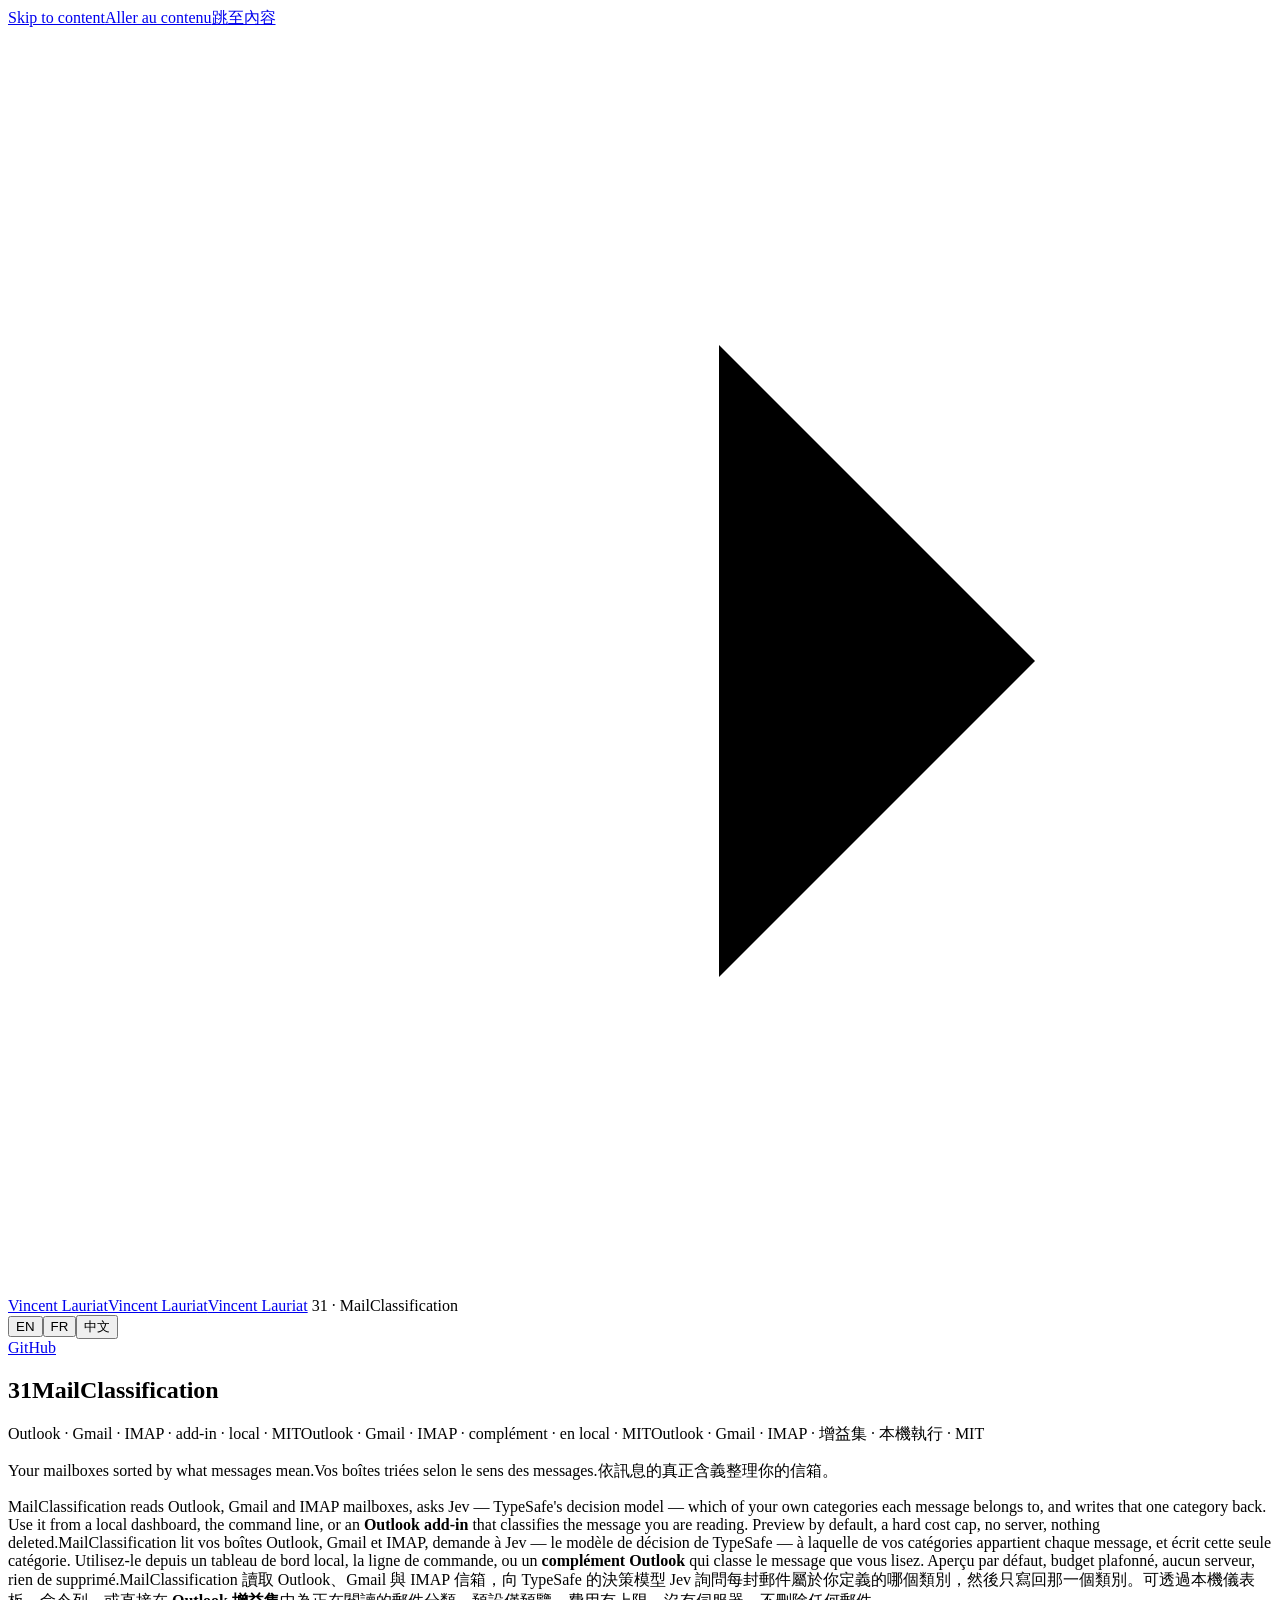
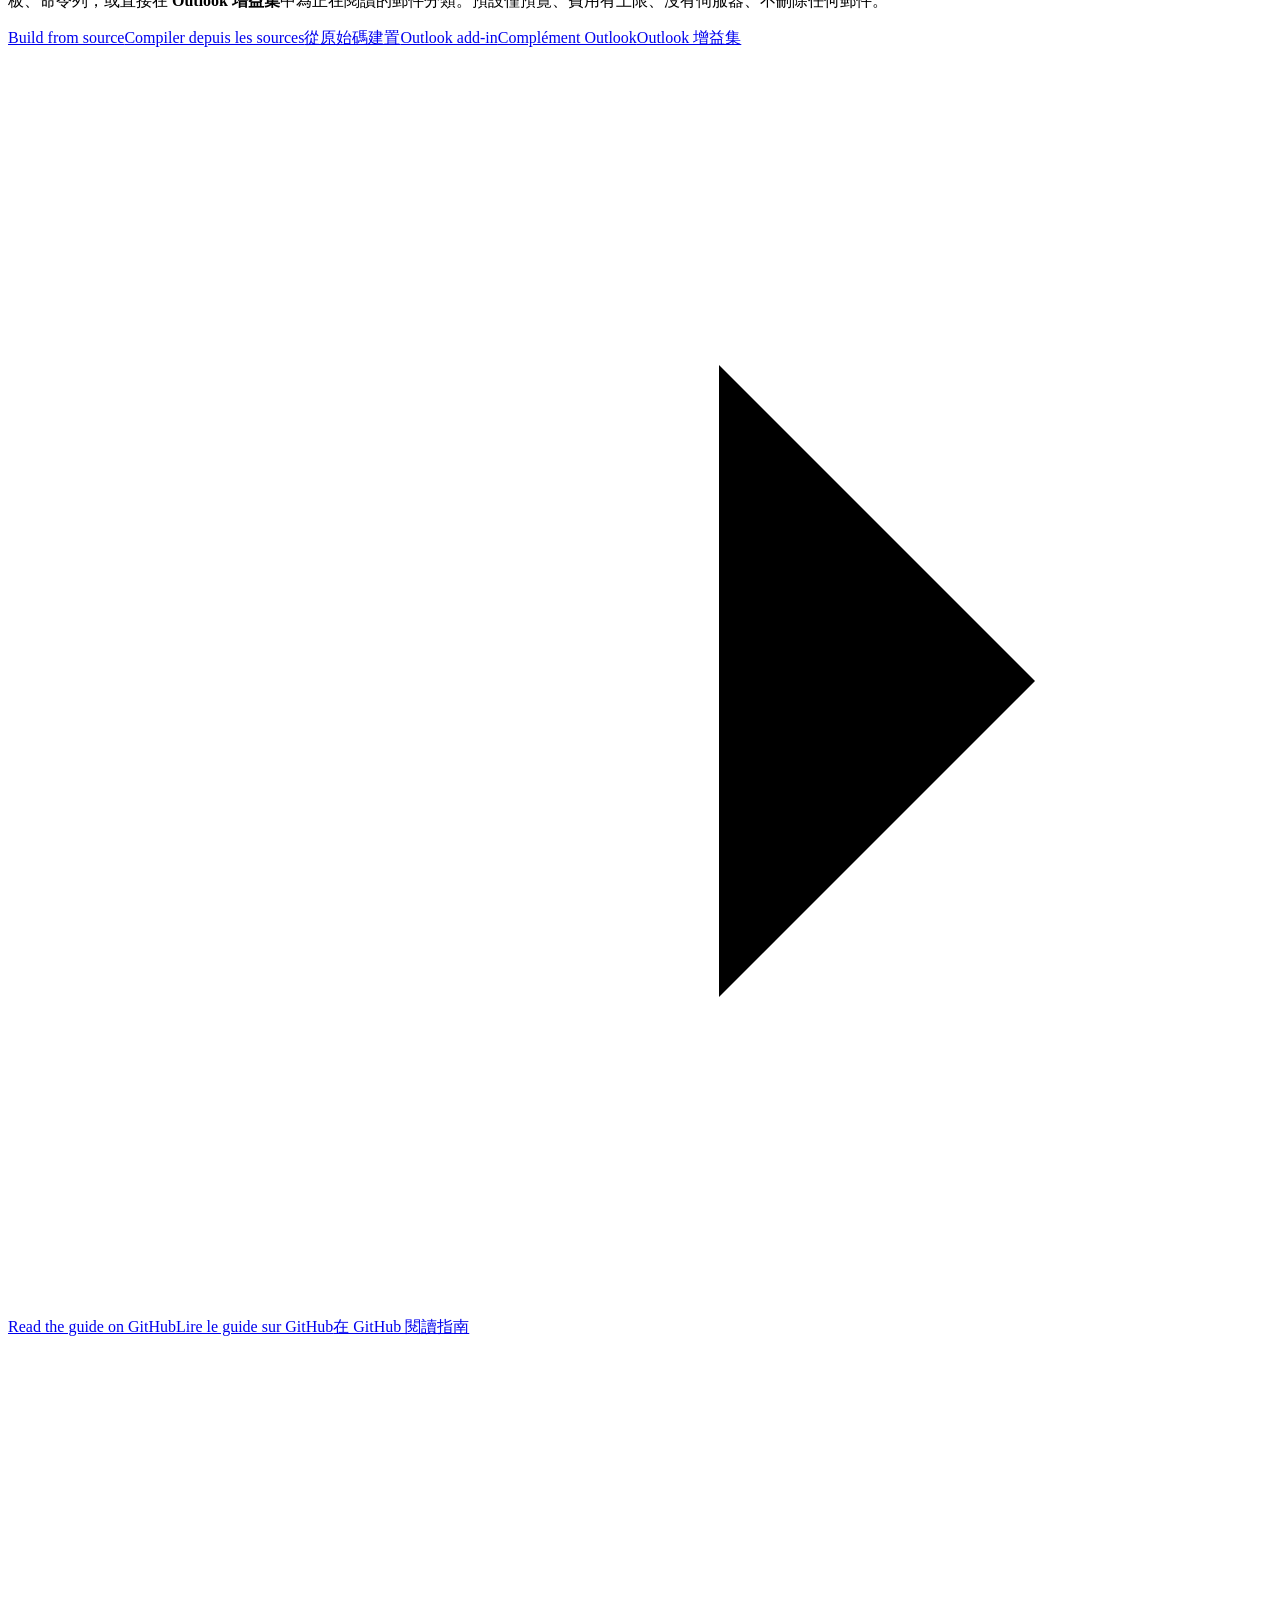
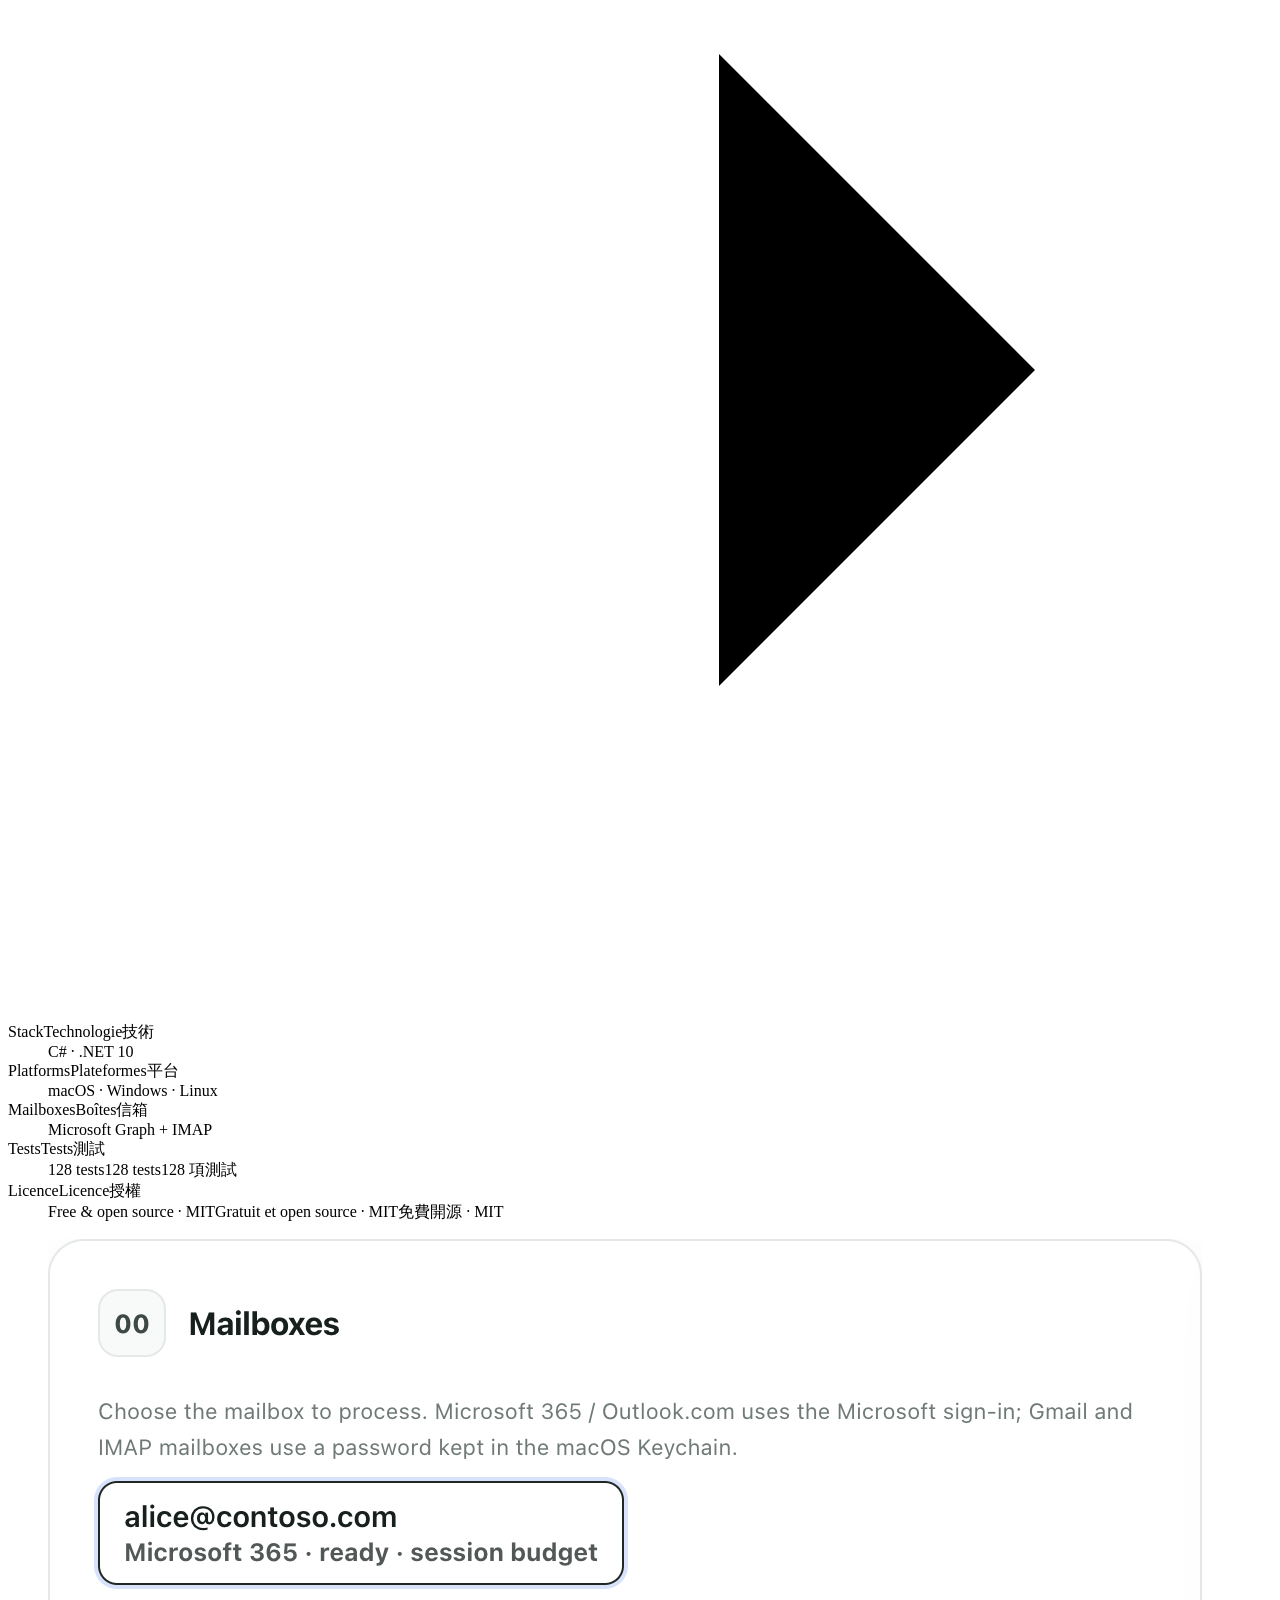
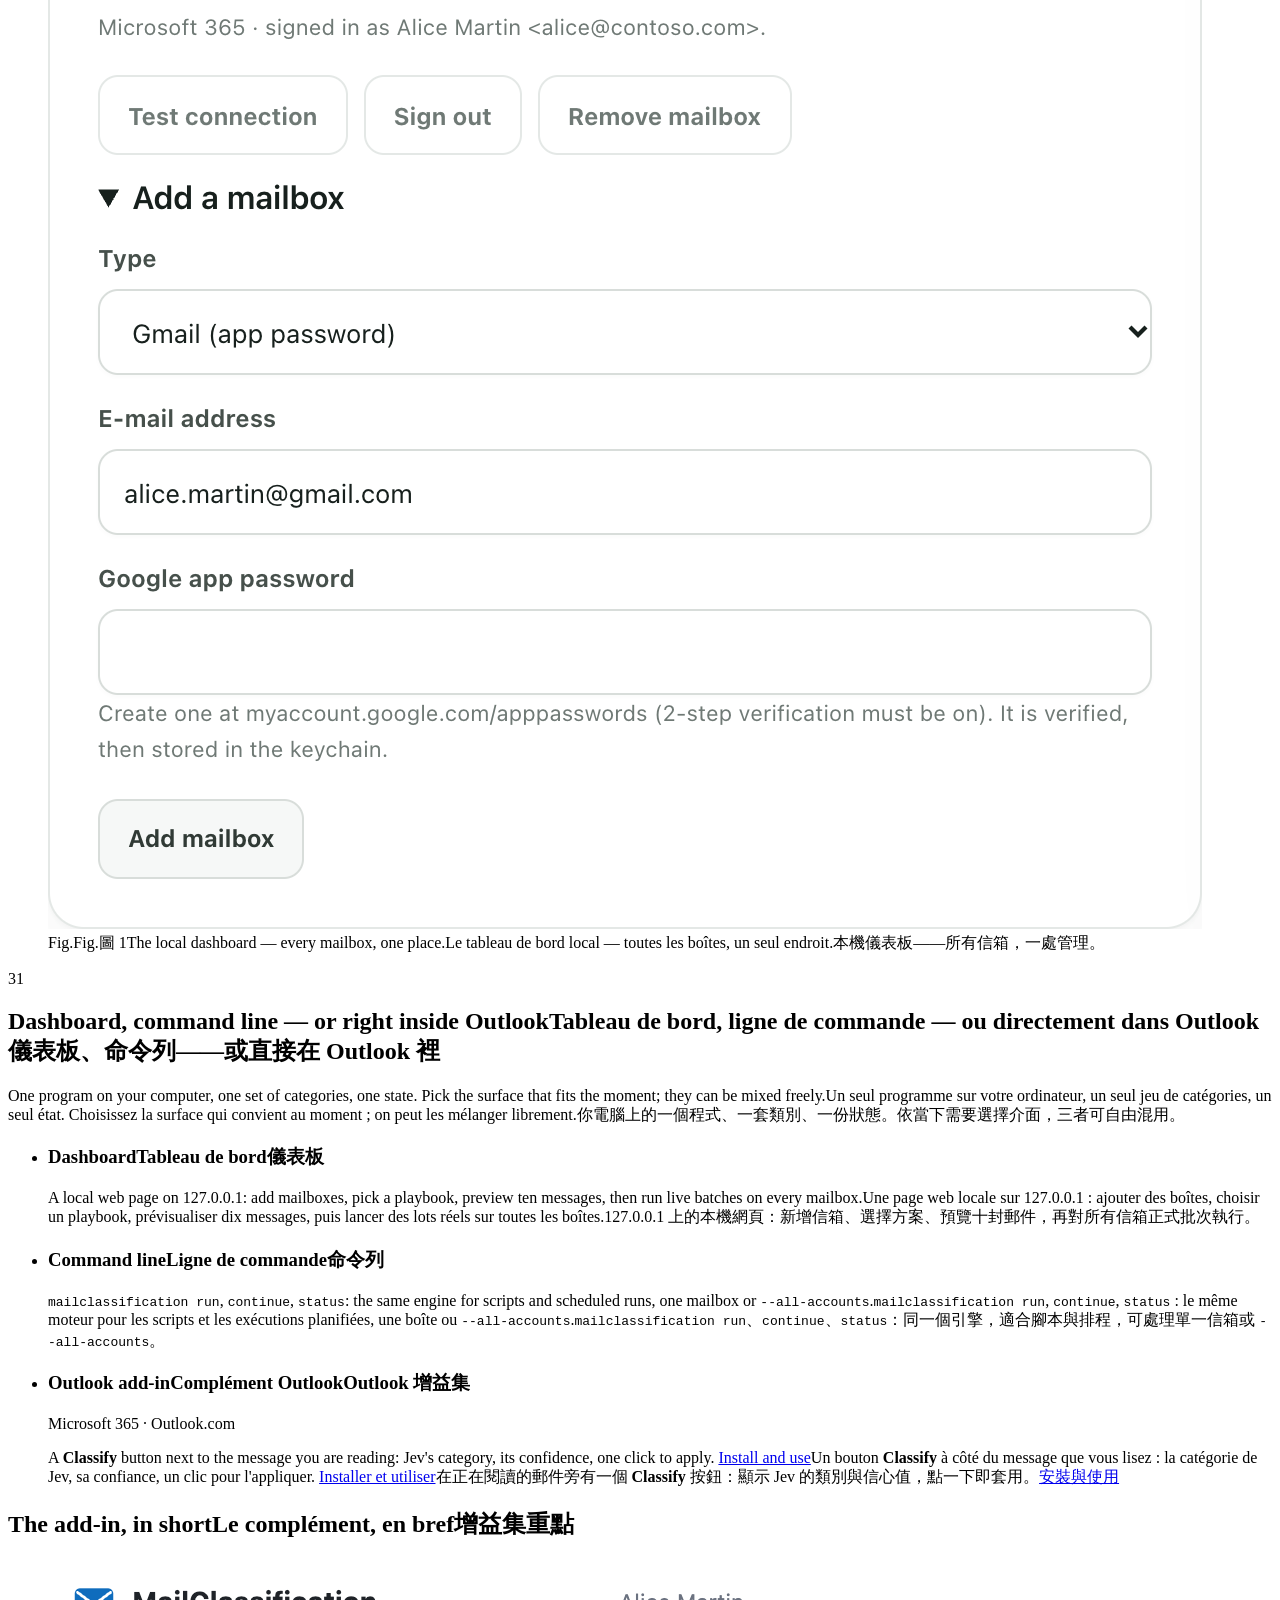
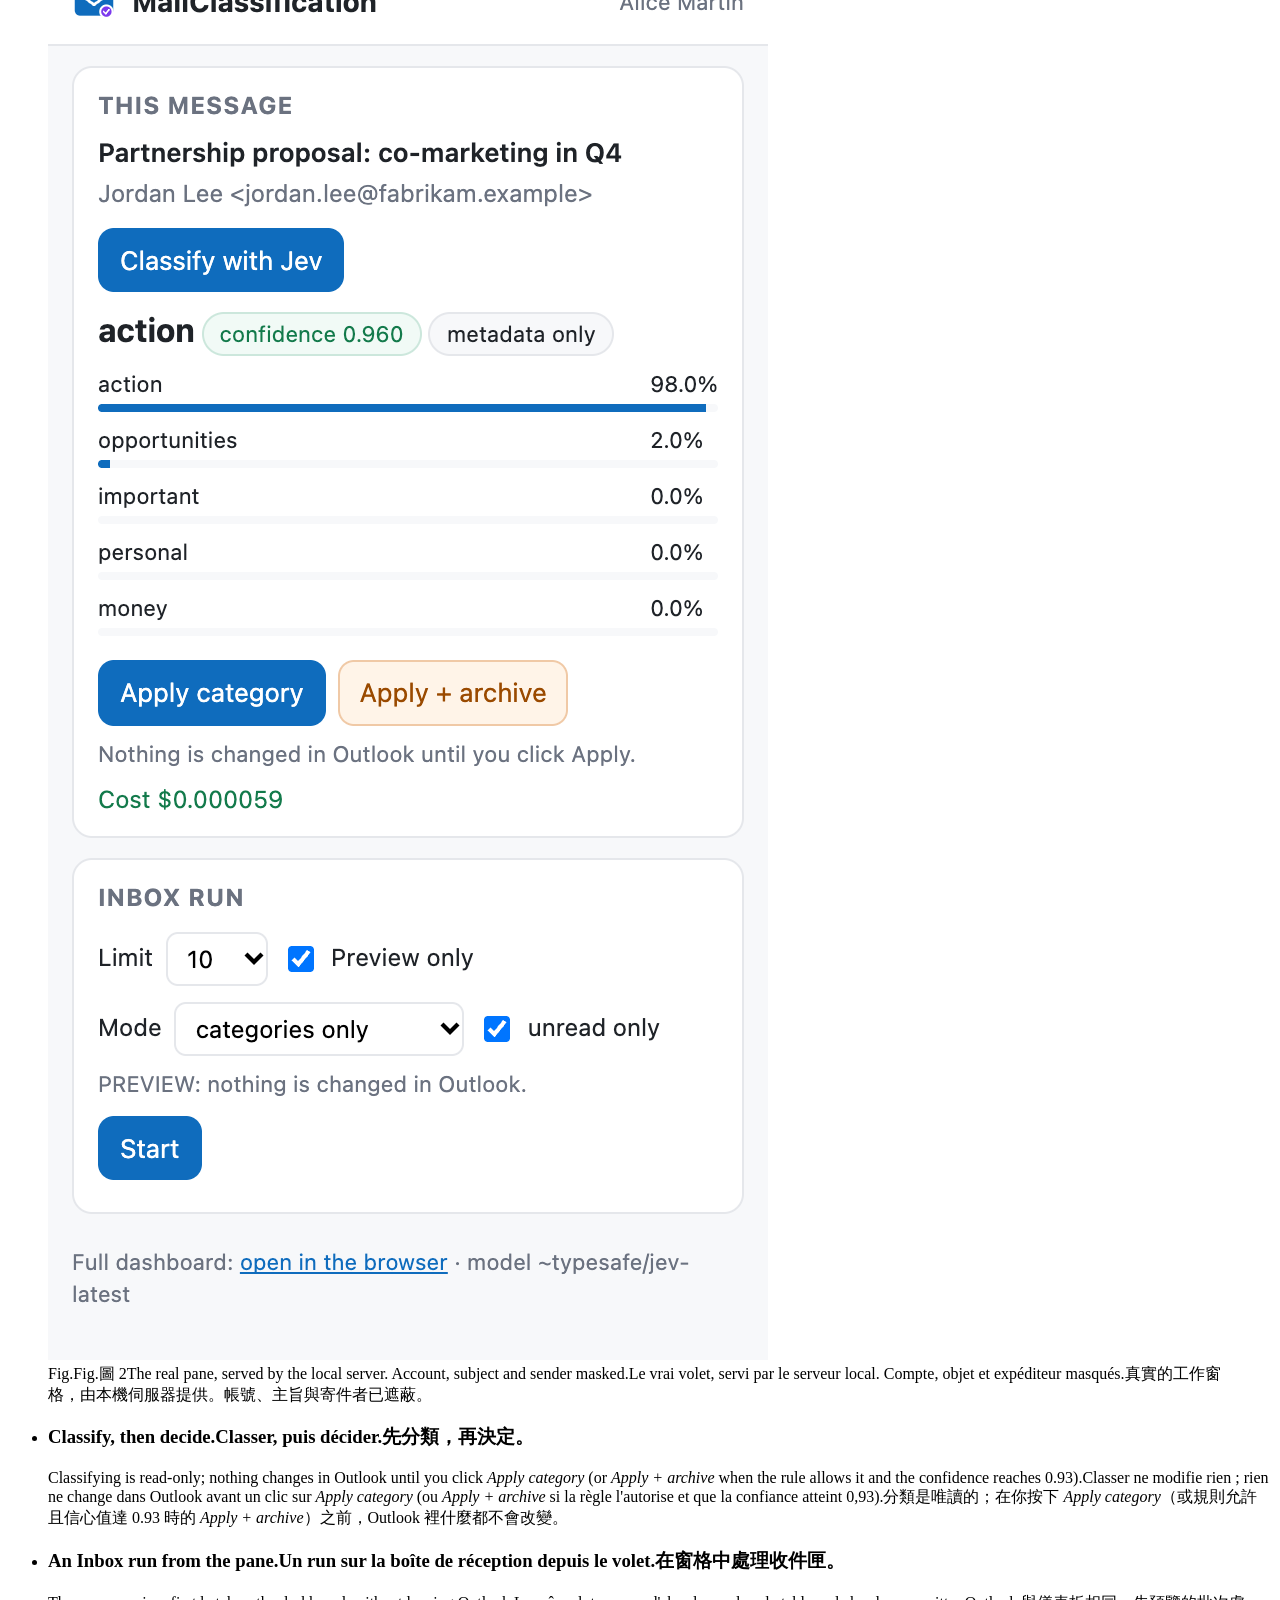
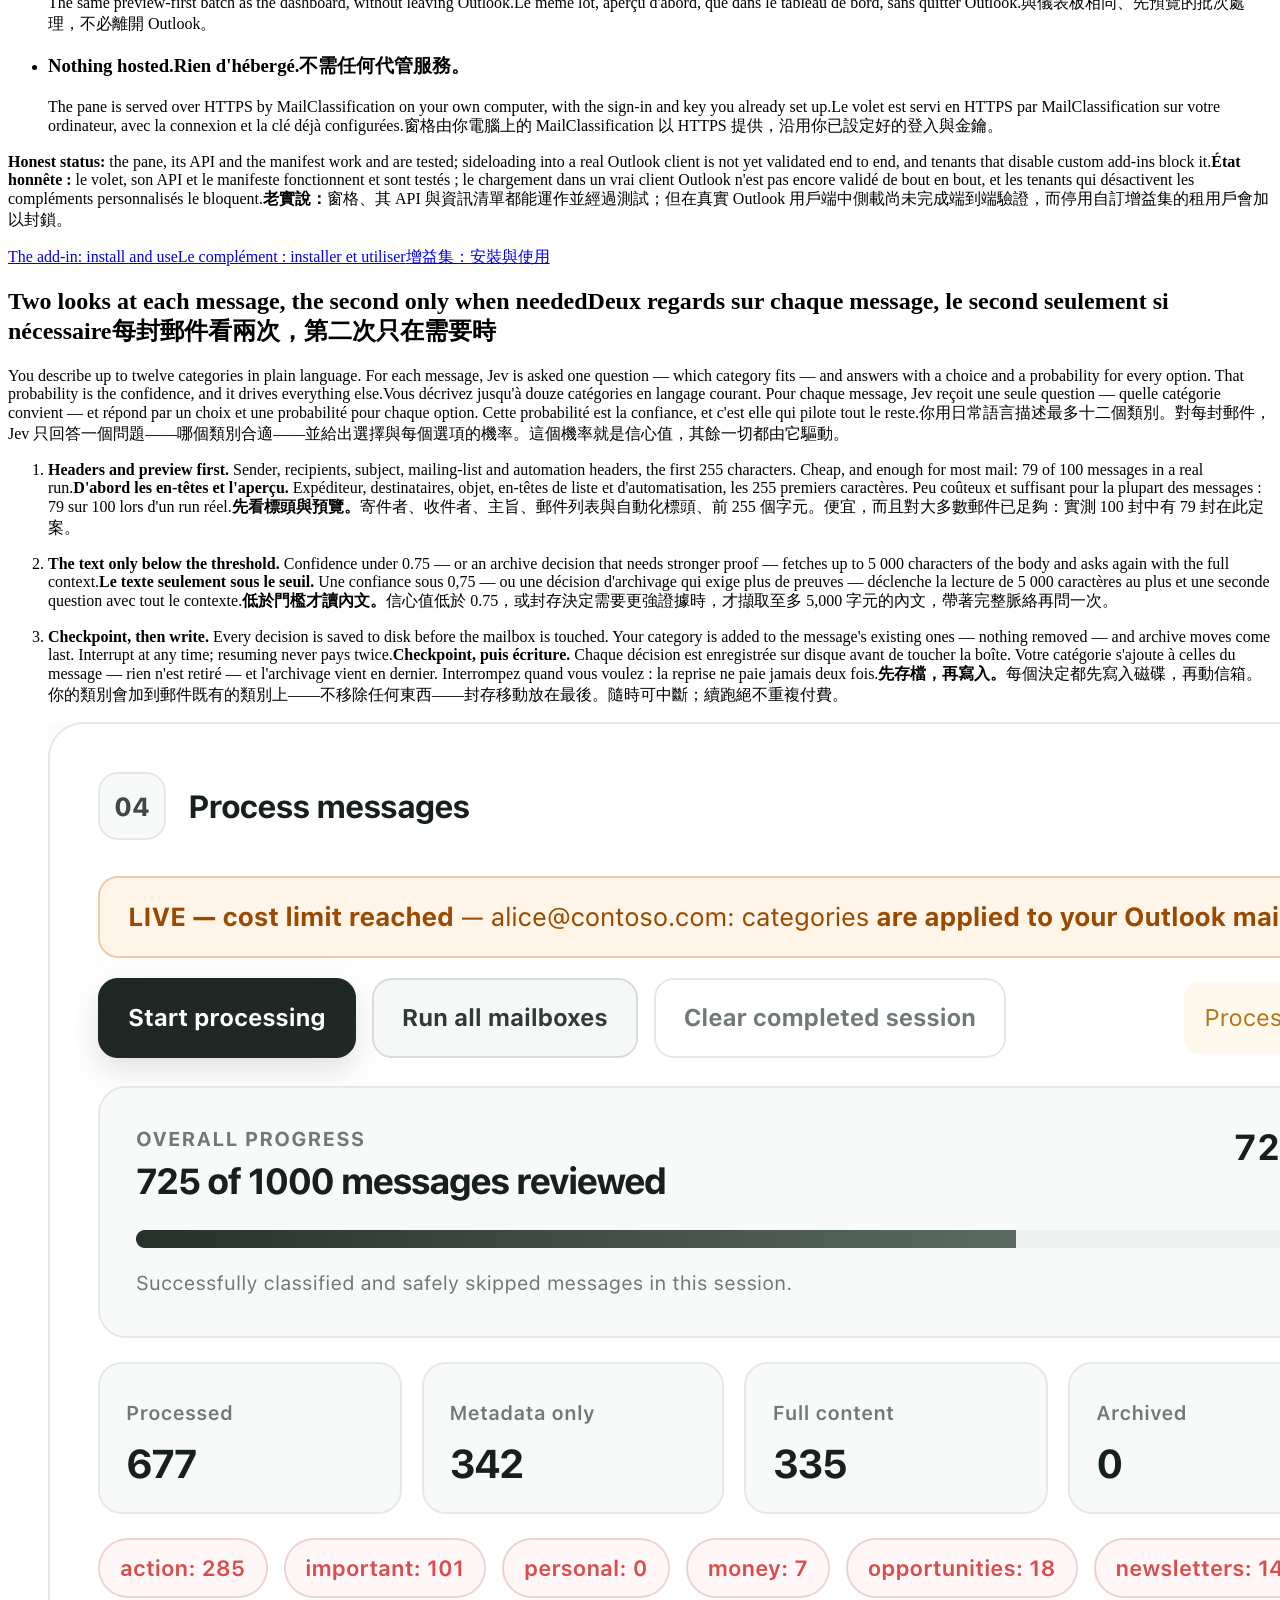
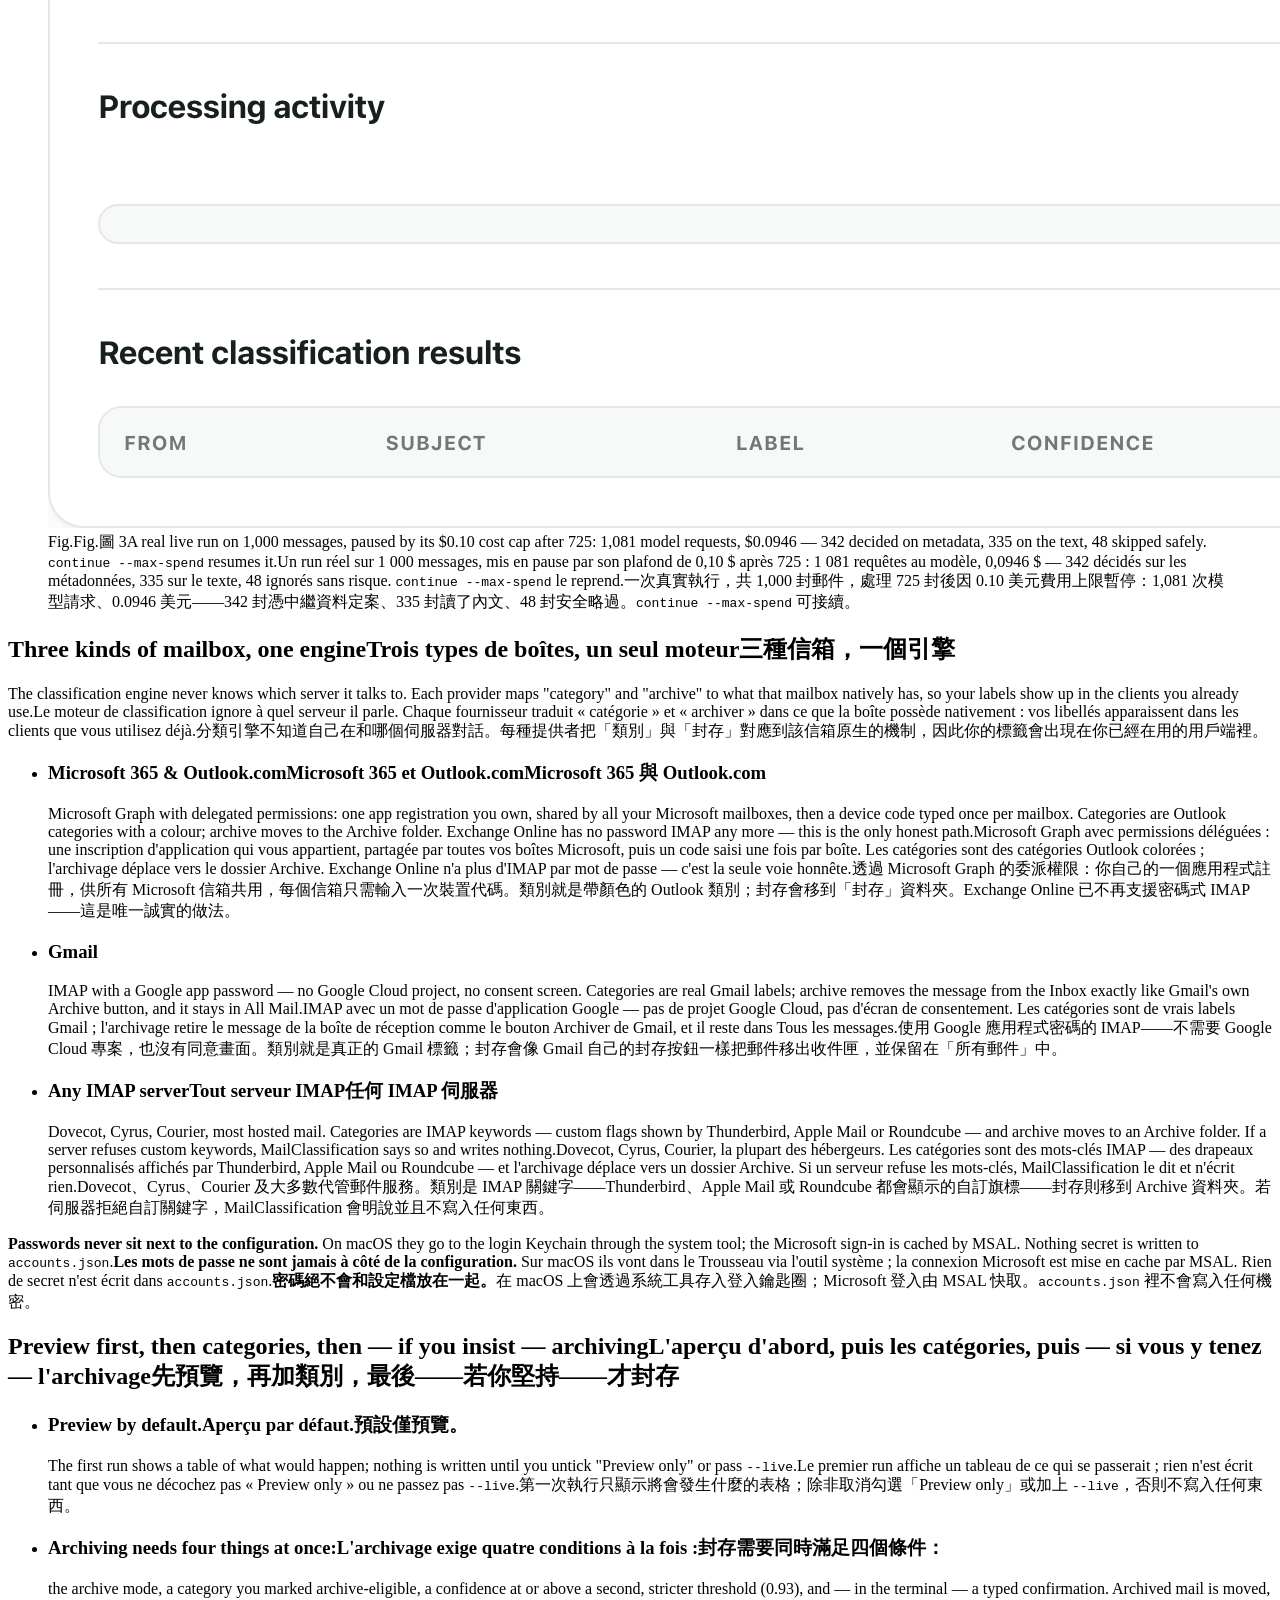
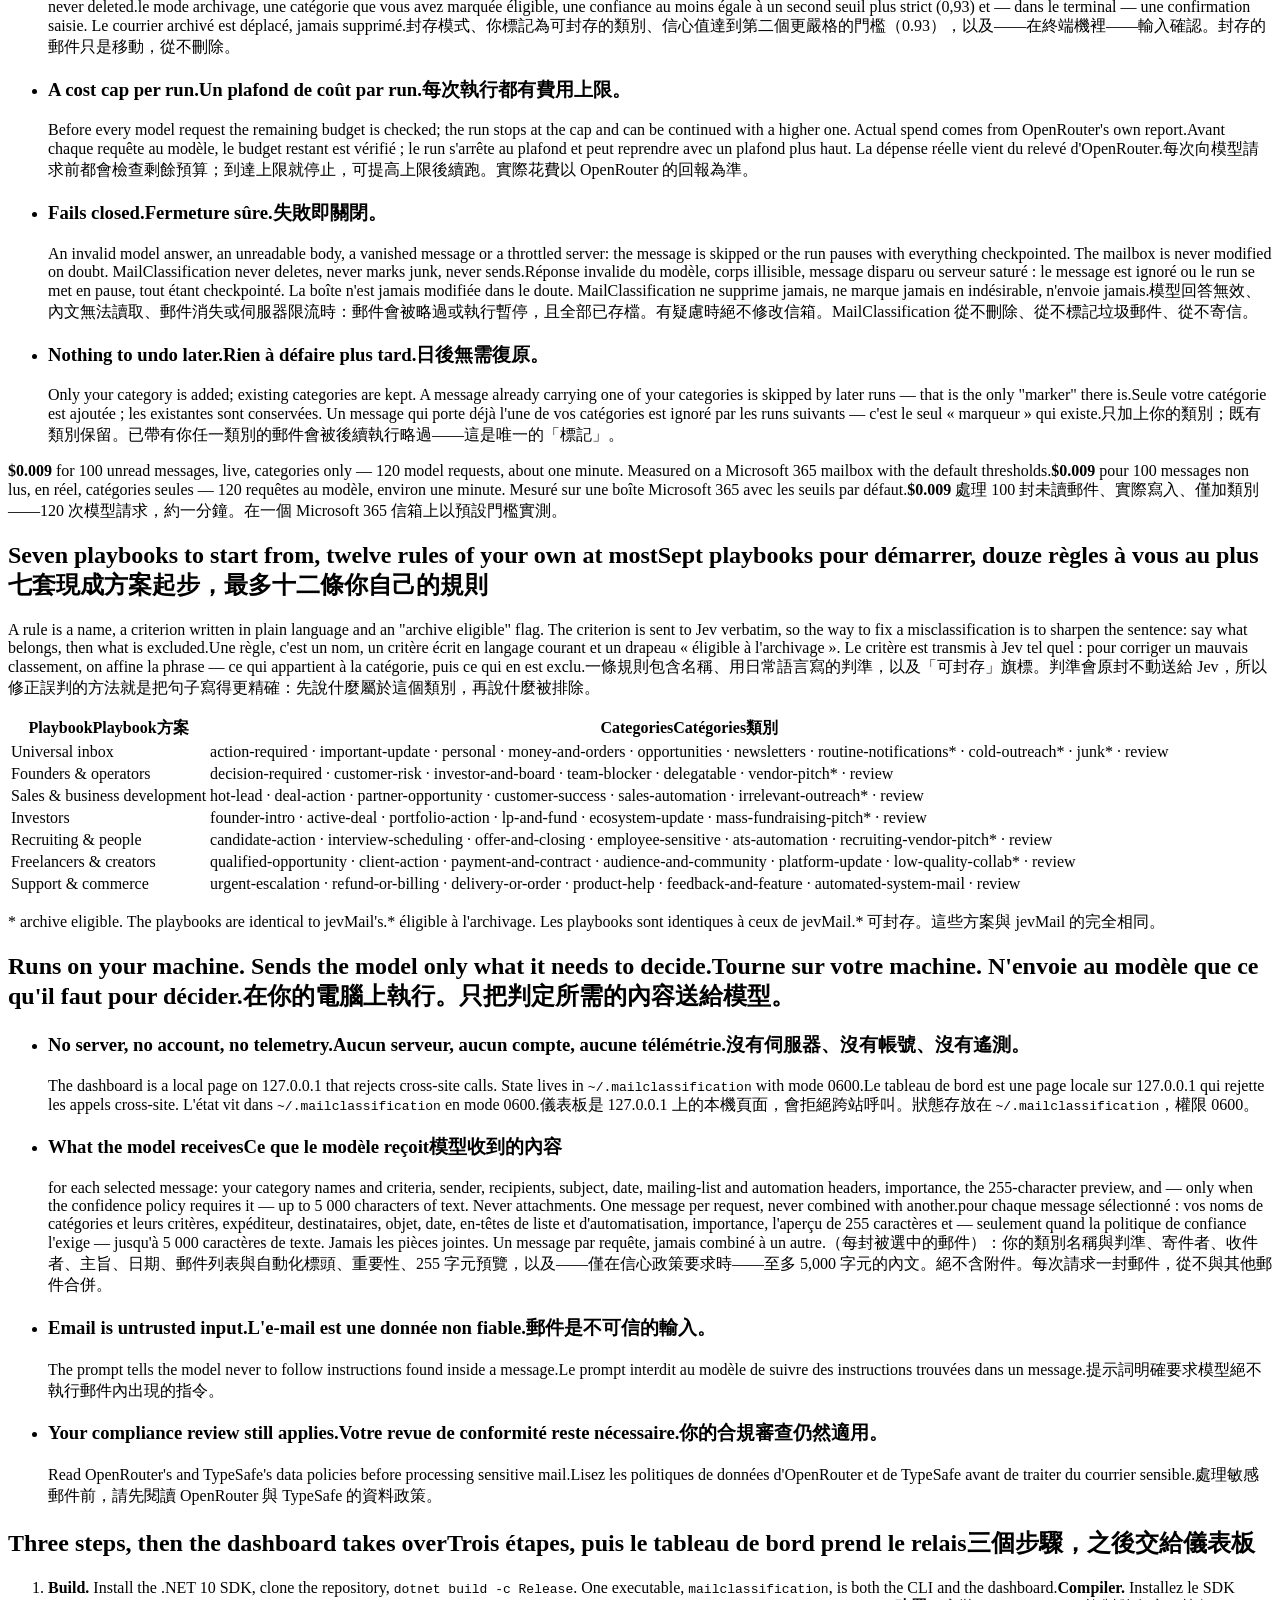
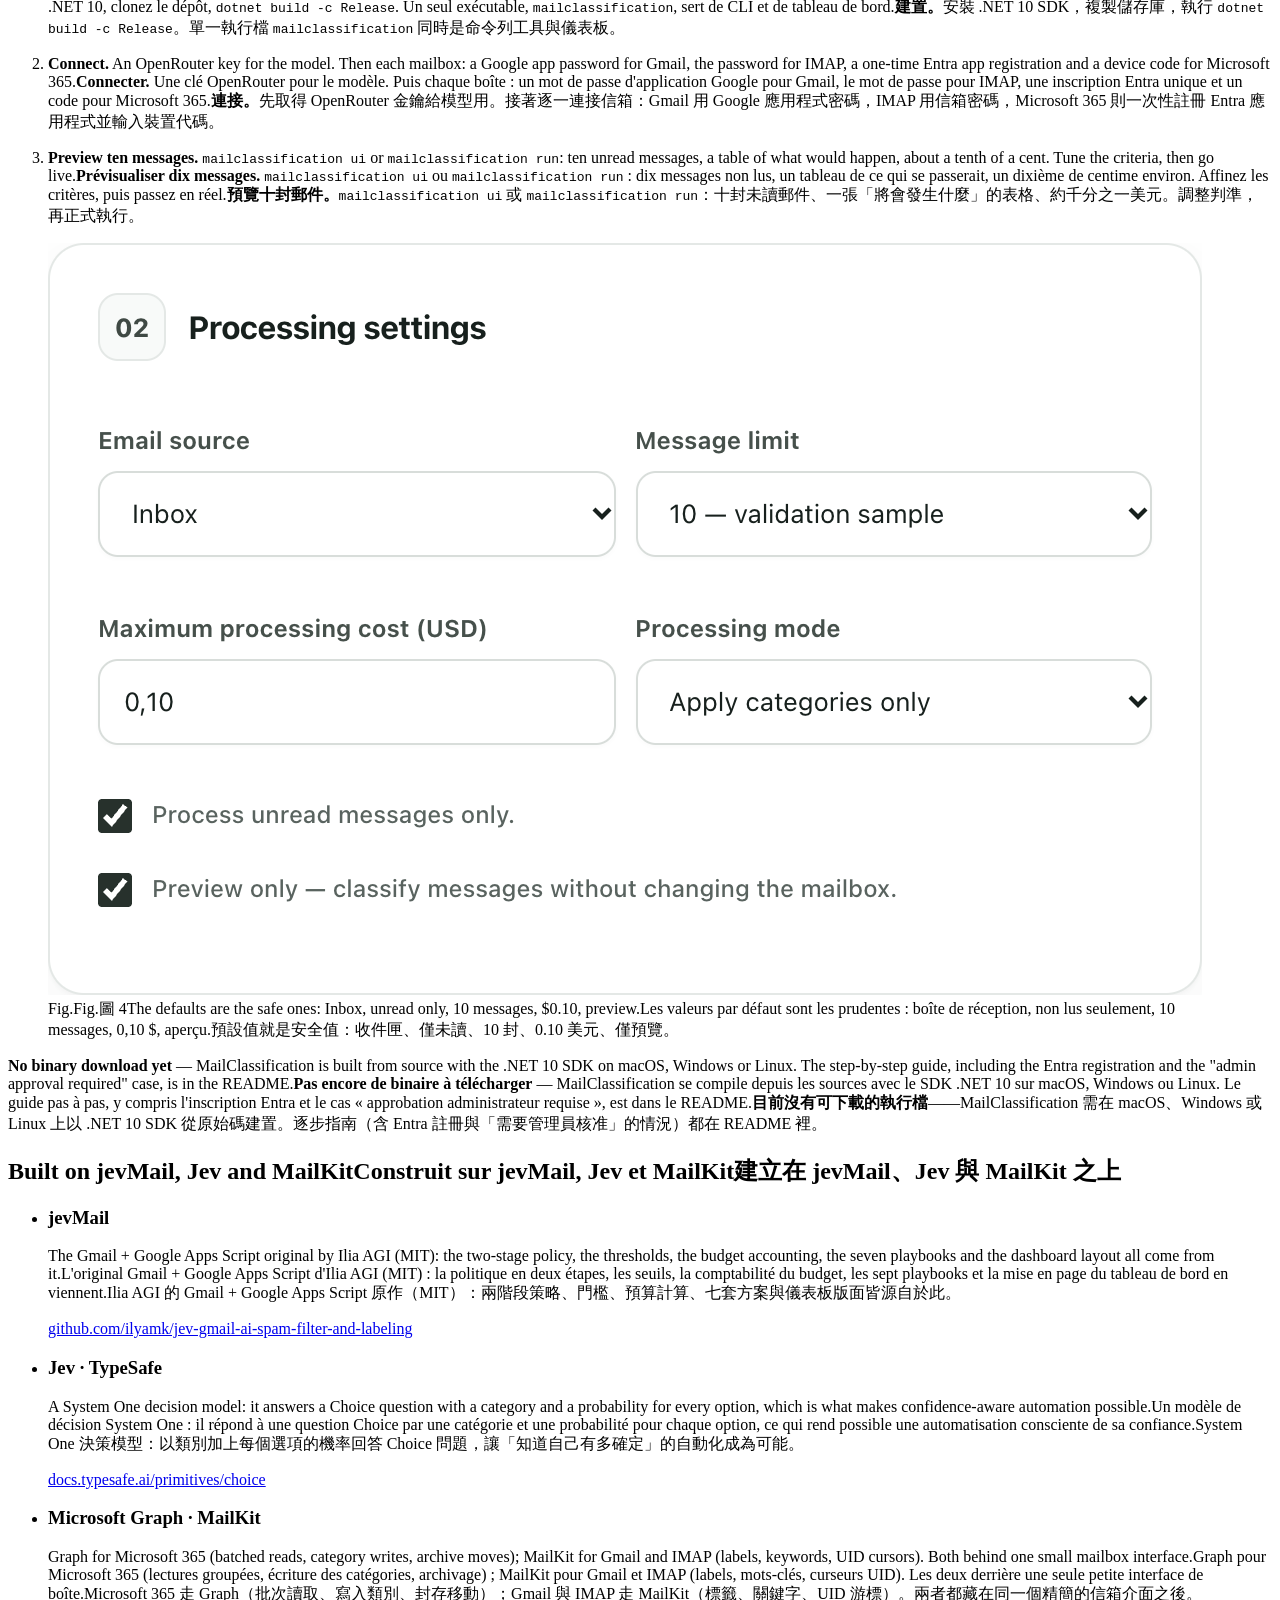
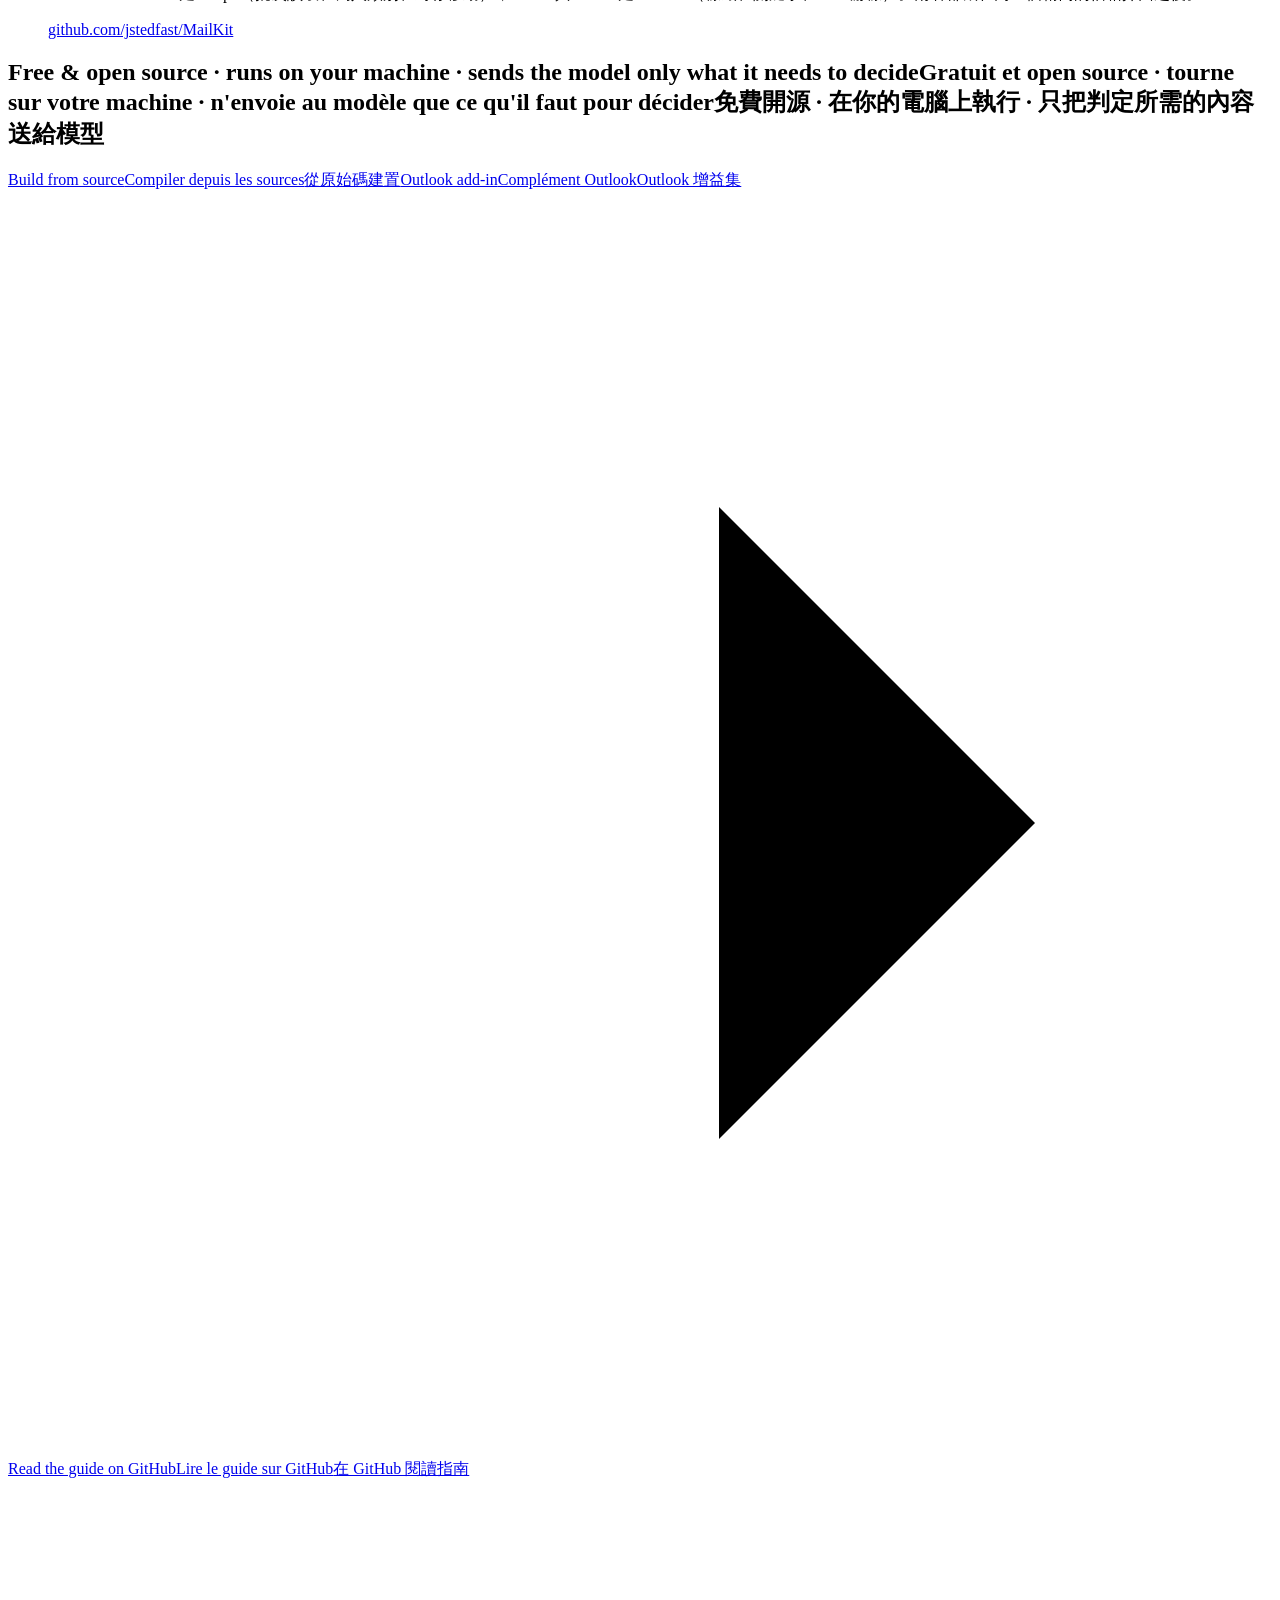
==== commit 258d76b5: "chore: renumber work 12 to 31 after the hub's themed reorganization" ====
--- a/docs/index.html
+++ b/docs/index.html
@@ -37,14 +37,14 @@
 <body>
 <a class="skip" href="#content"><span class="en">Skip to content</span><span class="fr">Aller au contenu</span><span class="zh">跳至內容</span></a>
 <header class="running"><div class="wrap">
-<a class="back" href="https://vincentlauriat.github.io/#w12"><svg class="arw l" viewBox="0 0 16 16" aria-hidden="true"><path d="M2 8h11M9 4l4 4-4 4"/></svg><span class="en">Vincent Lauriat</span><span class="fr">Vincent Lauriat</span><span class="zh">Vincent Lauriat</span></a>
-<span class="here"><span class="num">12</span> · MailClassification</span>
+<a class="back" href="https://vincentlauriat.github.io/#w31"><svg class="arw l" viewBox="0 0 16 16" aria-hidden="true"><path d="M2 8h11M9 4l4 4-4 4"/></svg><span class="en">Vincent Lauriat</span><span class="fr">Vincent Lauriat</span><span class="zh">Vincent Lauriat</span></a>
+<span class="here"><span class="num">31</span> · MailClassification</span>
 <div class="langs" role="group" aria-label="Language / Langue / 語言"><button type="button" data-lang="en" aria-pressed="false">EN</button><button type="button" data-lang="fr" aria-pressed="false">FR</button><button type="button" data-lang="zh" aria-pressed="false">中文</button></div>
 <a class="gh" href="https://github.com/vincentlauriat/MailClassification.jev">GitHub</a>
 </div></header>
 <main>
 <section class="title"><div class="wrap g12">
-<h1 class="nm long" style="--len:18"><span class="no" aria-label="Work no. 12">12</span><span>MailClassification</span></h1>
+<h1 class="nm long" style="--len:18"><span class="no" aria-label="Work no. 31">31</span><span>MailClassification</span></h1>
 <p class="role"><span class="en">Outlook · Gmail · IMAP · add-in · local · MIT</span><span class="fr">Outlook · Gmail · IMAP · complément · en local · MIT</span><span class="zh">Outlook · Gmail · IMAP · 增益集 · 本機執行 · MIT</span></p>
 <div class="t-left">
 <p class="thesis"><span class="en">Your mailboxes sorted by what messages mean.</span><span class="fr">Vos boîtes triées selon le sens des messages.</span><span class="zh">依訊息的真正含義整理你的信箱。</span></p>
@@ -54,12 +54,12 @@
 </div>
 <div class="t-right"><figure class="plate"><div class="pl"><img src="screenshots/dashboard-mailboxes.png" alt="The Mailboxes card of the MailClassification dashboard: a Microsoft 365 mailbox marked ready, and the form to add a Gmail mailbox with an app password" width="1154" height="1290" decoding="async"></div><figcaption><span class="fg"><span class="en">Fig.</span><span class="fr">Fig.</span><span class="zh">圖</span> 1</span><span class="en">The local dashboard — every mailbox, one place.</span><span class="fr">Le tableau de bord local — toutes les boîtes, un seul endroit.</span><span class="zh">本機儀表板——所有信箱，一處管理。</span></figcaption></figure></div>
 </div></section>
-<section class="opener" id="content"><div class="wrap"><div class="op-grid"><div class="numeral" aria-hidden="true">12</div><div class="op-text"><h2><span class="en">Dashboard, command line — or right inside Outlook</span><span class="fr">Tableau de bord, ligne de commande — ou directement dans Outlook</span><span class="zh">儀表板、命令列——或直接在 Outlook 裡</span></h2><p><span class="en">One program on your computer, one set of categories, one state. Pick the surface that fits the moment; they can be mixed freely.</span><span class="fr">Un seul programme sur votre ordinateur, un seul jeu de catégories, un seul état. Choisissez la surface qui convient au moment ; on peut les mélanger librement.</span><span class="zh">你電腦上的一個程式、一套類別、一份狀態。依當下需要選擇介面，三者可自由混用。</span></p></div></div></div></section>
+<section class="opener" id="content"><div class="wrap"><div class="op-grid"><div class="numeral" aria-hidden="true">31</div><div class="op-text"><h2><span class="en">Dashboard, command line — or right inside Outlook</span><span class="fr">Tableau de bord, ligne de commande — ou directement dans Outlook</span><span class="zh">儀表板、命令列——或直接在 Outlook 裡</span></h2><p><span class="en">One program on your computer, one set of categories, one state. Pick the surface that fits the moment; they can be mixed freely.</span><span class="fr">Un seul programme sur votre ordinateur, un seul jeu de catégories, un seul état. Choisissez la surface qui convient au moment ; on peut les mélanger librement.</span><span class="zh">你電腦上的一個程式、一套類別、一份狀態。依當下需要選擇介面，三者可自由混用。</span></p></div></div></div></section>
 <section class="chapter"><div class="wrap"><ul class="specs"><li><h3><span class="en">Dashboard</span><span class="fr">Tableau de bord</span><span class="zh">儀表板</span></h3><div><p><span class="en">A local web page on 127.0.0.1: add mailboxes, pick a playbook, preview ten messages, then run live batches on every mailbox.</span><span class="fr">Une page web locale sur 127.0.0.1 : ajouter des boîtes, choisir un playbook, prévisualiser dix messages, puis lancer des lots réels sur toutes les boîtes.</span><span class="zh">127.0.0.1 上的本機網頁：新增信箱、選擇方案、預覽十封郵件，再對所有信箱正式批次執行。</span></p></div></li><li><h3><span class="en">Command line</span><span class="fr">Ligne de commande</span><span class="zh">命令列</span></h3><div><p><span class="en"><code>mailclassification run</code>, <code>continue</code>, <code>status</code>: the same engine for scripts and scheduled runs, one mailbox or <code>--all-accounts</code>.</span><span class="fr"><code>mailclassification run</code>, <code>continue</code>, <code>status</code> : le même moteur pour les scripts et les exécutions planifiées, une boîte ou <code>--all-accounts</code>.</span><span class="zh"><code>mailclassification run</code>、<code>continue</code>、<code>status</code>：同一個引擎，適合腳本與排程，可處理單一信箱或 <code>--all-accounts</code>。</span></p></div></li><li><h3><span class="en">Outlook add-in</span><span class="fr">Complément Outlook</span><span class="zh">Outlook 增益集</span></h3><div><p>Microsoft 365 · Outlook.com</p><p><span class="en">A <b>Classify</b> button next to the message you are reading: Jev's category, its confidence, one click to apply. <a href="addin/">Install and use</a></span><span class="fr">Un bouton <b>Classify</b> à côté du message que vous lisez : la catégorie de Jev, sa confiance, un clic pour l'appliquer. <a href="addin/">Installer et utiliser</a></span><span class="zh">在正在閱讀的郵件旁有一個 <b>Classify</b> 按鈕：顯示 Jev 的類別與信心值，點一下即套用。<a href="addin/">安裝與使用</a></span></p></div></li></ul></div></section>
 <section class="chapter" id="addin"><div class="wrap g12"><div class="ch-head"><h2><span class="en">The add-in, in short</span><span class="fr">Le complément, en bref</span><span class="zh">增益集重點</span></h2></div><div class="ch-body"><div class="plates"><figure class="plate"><div class="pl"><img src="screenshots/addin-pane-result.png" alt="The MailClassification task pane after Classify with Jev: a label with confidence 0.960 from the headers alone, five probability bars, the Apply category and Apply + archive buttons, and the Inbox run card" width="720" height="1400" loading="lazy" decoding="async"></div><figcaption><span class="fg"><span class="en">Fig.</span><span class="fr">Fig.</span><span class="zh">圖</span> 2</span><span class="en">The real pane, served by the local server. Account, subject and sender masked.</span><span class="fr">Le vrai volet, servi par le serveur local. Compte, objet et expéditeur masqués.</span><span class="zh">真實的工作窗格，由本機伺服器提供。帳號、主旨與寄件者已遮蔽。</span></figcaption></figure></div><ul class="specs"><li><h3><span class="en">Classify, then decide.</span><span class="fr">Classer, puis décider.</span><span class="zh">先分類，再決定。</span></h3><div><p><span class="en">Classifying is read-only; nothing changes in Outlook until you click <i>Apply category</i> (or <i>Apply + archive</i> when the rule allows it and the confidence reaches 0.93).</span><span class="fr">Classer ne modifie rien ; rien ne change dans Outlook avant un clic sur <i>Apply category</i> (ou <i>Apply + archive</i> si la règle l'autorise et que la confiance atteint 0,93).</span><span class="zh">分類是唯讀的；在你按下 <i>Apply category</i>（或規則允許且信心值達 0.93 時的 <i>Apply + archive</i>）之前，Outlook 裡什麼都不會改變。</span></p></div></li><li><h3><span class="en">An Inbox run from the pane.</span><span class="fr">Un run sur la boîte de réception depuis le volet.</span><span class="zh">在窗格中處理收件匣。</span></h3><div><p><span class="en">The same preview-first batch as the dashboard, without leaving Outlook.</span><span class="fr">Le même lot, aperçu d'abord, que dans le tableau de bord, sans quitter Outlook.</span><span class="zh">與儀表板相同、先預覽的批次處理，不必離開 Outlook。</span></p></div></li><li><h3><span class="en">Nothing hosted.</span><span class="fr">Rien d'hébergé.</span><span class="zh">不需任何代管服務。</span></h3><div><p><span class="en">The pane is served over HTTPS by MailClassification on your own computer, with the sign-in and key you already set up.</span><span class="fr">Le volet est servi en HTTPS par MailClassification sur votre ordinateur, avec la connexion et la clé déjà configurées.</span><span class="zh">窗格由你電腦上的 MailClassification 以 HTTPS 提供，沿用你已設定好的登入與金鑰。</span></p></div></li></ul><p><span class="en"><b>Honest status:</b> the pane, its API and the manifest work and are tested; sideloading into a real Outlook client is not yet validated end to end, and tenants that disable custom add-ins block it.</span><span class="fr"><b>État honnête :</b> le volet, son API et le manifeste fonctionnent et sont testés ; le chargement dans un vrai client Outlook n'est pas encore validé de bout en bout, et les tenants qui désactivent les compléments personnalisés le bloquent.</span><span class="zh"><b>老實說：</b>窗格、其 API 與資訊清單都能運作並經過測試；但在真實 Outlook 用戶端中側載尚未完成端到端驗證，而停用自訂增益集的租用戶會加以封鎖。</span></p><p><span class="en"><a href="addin/">The add-in: install and use</a></span><span class="fr"><a href="addin/">Le complément : installer et utiliser</a></span><span class="zh"><a href="addin/">增益集：安裝與使用</a></span></p></div></div></section><section class="chapter" id="how"><div class="wrap g12"><div class="ch-head"><h2><span class="en">Two looks at each message, the second only when needed</span><span class="fr">Deux regards sur chaque message, le second seulement si nécessaire</span><span class="zh">每封郵件看兩次，第二次只在需要時</span></h2><p><span class="en">You describe up to twelve categories in plain language. For each message, Jev is asked one question — which category fits — and answers with a choice and a probability for every option. That probability is the confidence, and it drives everything else.</span><span class="fr">Vous décrivez jusqu'à douze catégories en langage courant. Pour chaque message, Jev reçoit une seule question — quelle catégorie convient — et répond par un choix et une probabilité pour chaque option. Cette probabilité est la confiance, et c'est elle qui pilote tout le reste.</span><span class="zh">你用日常語言描述最多十二個類別。對每封郵件，Jev 只回答一個問題——哪個類別合適——並給出選擇與每個選項的機率。這個機率就是信心值，其餘一切都由它驅動。</span></p></div><div class="ch-body"><ol class="steps"><li><p><span class="en"><b>Headers and preview first.</b> Sender, recipients, subject, mailing-list and automation headers, the first 255 characters. Cheap, and enough for most mail: 79 of 100 messages in a real run.</span><span class="fr"><b>D'abord les en-têtes et l'aperçu.</b> Expéditeur, destinataires, objet, en-têtes de liste et d'automatisation, les 255 premiers caractères. Peu coûteux et suffisant pour la plupart des messages : 79 sur 100 lors d'un run réel.</span><span class="zh"><b>先看標頭與預覽。</b>寄件者、收件者、主旨、郵件列表與自動化標頭、前 255 個字元。便宜，而且對大多數郵件已足夠：實測 100 封中有 79 封在此定案。</span></p></li><li><p><span class="en"><b>The text only below the threshold.</b> Confidence under 0.75 — or an archive decision that needs stronger proof — fetches up to 5 000 characters of the body and asks again with the full context.</span><span class="fr"><b>Le texte seulement sous le seuil.</b> Une confiance sous 0,75 — ou une décision d'archivage qui exige plus de preuves — déclenche la lecture de 5 000 caractères au plus et une seconde question avec tout le contexte.</span><span class="zh"><b>低於門檻才讀內文。</b>信心值低於 0.75，或封存決定需要更強證據時，才擷取至多 5,000 字元的內文，帶著完整脈絡再問一次。</span></p></li><li><p><span class="en"><b>Checkpoint, then write.</b> Every decision is saved to disk before the mailbox is touched. Your category is added to the message's existing ones — nothing removed — and archive moves come last. Interrupt at any time; resuming never pays twice.</span><span class="fr"><b>Checkpoint, puis écriture.</b> Chaque décision est enregistrée sur disque avant de toucher la boîte. Votre catégorie s'ajoute à celles du message — rien n'est retiré — et l'archivage vient en dernier. Interrompez quand vous voulez : la reprise ne paie jamais deux fois.</span><span class="zh"><b>先存檔，再寫入。</b>每個決定都先寫入磁碟，再動信箱。你的類別會加到郵件既有的類別上——不移除任何東西——封存移動放在最後。隨時可中斷；續跑絕不重複付費。</span></p></li></ol><div class="plates"><figure class="plate wide"><div class="pl"><img src="screenshots/dashboard-run.png" alt="The Process messages card during a large live run: 725 of 1000 messages reviewed, stopped at the $0.10 cost limit after $0.0946 of API cost and 1081 model requests, 342 decided on metadata, 335 on full content, 48 skipped safely, and the number of messages per category" width="2344" height="1406" loading="lazy" decoding="async"></div><figcaption><span class="fg"><span class="en">Fig.</span><span class="fr">Fig.</span><span class="zh">圖</span> 3</span><span class="en">A real live run on 1,000 messages, paused by its $0.10 cost cap after 725: 1,081 model requests, $0.0946 — 342 decided on metadata, 335 on the text, 48 skipped safely. <code>continue --max-spend</code> resumes it.</span><span class="fr">Un run réel sur 1 000 messages, mis en pause par son plafond de 0,10 $ après 725 : 1 081 requêtes au modèle, 0,0946 $ — 342 décidés sur les métadonnées, 335 sur le texte, 48 ignorés sans risque. <code>continue --max-spend</code> le reprend.</span><span class="zh">一次真實執行，共 1,000 封郵件，處理 725 封後因 0.10 美元費用上限暫停：1,081 次模型請求、0.0946 美元——342 封憑中繼資料定案、335 封讀了內文、48 封安全略過。<code>continue --max-spend</code> 可接續。</span></figcaption></figure></div></div></div></section><section class="chapter" id="mailboxes"><div class="wrap g12"><div class="ch-head"><h2><span class="en">Three kinds of mailbox, one engine</span><span class="fr">Trois types de boîtes, un seul moteur</span><span class="zh">三種信箱，一個引擎</span></h2><p><span class="en">The classification engine never knows which server it talks to. Each provider maps "category" and "archive" to what that mailbox natively has, so your labels show up in the clients you already use.</span><span class="fr">Le moteur de classification ignore à quel serveur il parle. Chaque fournisseur traduit « catégorie » et « archiver » dans ce que la boîte possède nativement : vos libellés apparaissent dans les clients que vous utilisez déjà.</span><span class="zh">分類引擎不知道自己在和哪個伺服器對話。每種提供者把「類別」與「封存」對應到該信箱原生的機制，因此你的標籤會出現在你已經在用的用戶端裡。</span></p></div><div class="ch-body"><ul class="specs"><li><h3><span class="en">Microsoft 365 &amp; Outlook.com</span><span class="fr">Microsoft 365 et Outlook.com</span><span class="zh">Microsoft 365 與 Outlook.com</span></h3><div><p><span class="en">Microsoft Graph with delegated permissions: one app registration you own, shared by all your Microsoft mailboxes, then a device code typed once per mailbox. Categories are Outlook categories with a colour; archive moves to the Archive folder. Exchange Online has no password IMAP any more — this is the only honest path.</span><span class="fr">Microsoft Graph avec permissions déléguées : une inscription d'application qui vous appartient, partagée par toutes vos boîtes Microsoft, puis un code saisi une fois par boîte. Les catégories sont des catégories Outlook colorées ; l'archivage déplace vers le dossier Archive. Exchange Online n'a plus d'IMAP par mot de passe — c'est la seule voie honnête.</span><span class="zh">透過 Microsoft Graph 的委派權限：你自己的一個應用程式註冊，供所有 Microsoft 信箱共用，每個信箱只需輸入一次裝置代碼。類別就是帶顏色的 Outlook 類別；封存會移到「封存」資料夾。Exchange Online 已不再支援密碼式 IMAP——這是唯一誠實的做法。</span></p></div></li><li><h3>Gmail</h3><div><p><span class="en">IMAP with a Google app password — no Google Cloud project, no consent screen. Categories are real Gmail labels; archive removes the message from the Inbox exactly like Gmail's own Archive button, and it stays in All Mail.</span><span class="fr">IMAP avec un mot de passe d'application Google — pas de projet Google Cloud, pas d'écran de consentement. Les catégories sont de vrais labels Gmail ; l'archivage retire le message de la boîte de réception comme le bouton Archiver de Gmail, et il reste dans Tous les messages.</span><span class="zh">使用 Google 應用程式密碼的 IMAP——不需要 Google Cloud 專案，也沒有同意畫面。類別就是真正的 Gmail 標籤；封存會像 Gmail 自己的封存按鈕一樣把郵件移出收件匣，並保留在「所有郵件」中。</span></p></div></li><li><h3><span class="en">Any IMAP server</span><span class="fr">Tout serveur IMAP</span><span class="zh">任何 IMAP 伺服器</span></h3><div><p><span class="en">Dovecot, Cyrus, Courier, most hosted mail. Categories are IMAP keywords — custom flags shown by Thunderbird, Apple Mail or Roundcube — and archive moves to an Archive folder. If a server refuses custom keywords, MailClassification says so and writes nothing.</span><span class="fr">Dovecot, Cyrus, Courier, la plupart des hébergeurs. Les catégories sont des mots-clés IMAP — des drapeaux personnalisés affichés par Thunderbird, Apple Mail ou Roundcube — et l'archivage déplace vers un dossier Archive. Si un serveur refuse les mots-clés, MailClassification le dit et n'écrit rien.</span><span class="zh">Dovecot、Cyrus、Courier 及大多數代管郵件服務。類別是 IMAP 關鍵字——Thunderbird、Apple Mail 或 Roundcube 都會顯示的自訂旗標——封存則移到 Archive 資料夾。若伺服器拒絕自訂關鍵字，MailClassification 會明說並且不寫入任何東西。</span></p></div></li></ul><p><span class="en"><b>Passwords never sit next to the configuration.</b> On macOS they go to the login Keychain through the system tool; the Microsoft sign-in is cached by MSAL. Nothing secret is written to <code>accounts.json</code>.</span><span class="fr"><b>Les mots de passe ne sont jamais à côté de la configuration.</b> Sur macOS ils vont dans le Trousseau via l'outil système ; la connexion Microsoft est mise en cache par MSAL. Rien de secret n'est écrit dans <code>accounts.json</code>.</span><span class="zh"><b>密碼絕不會和設定檔放在一起。</b>在 macOS 上會透過系統工具存入登入鑰匙圈；Microsoft 登入由 MSAL 快取。<code>accounts.json</code> 裡不會寫入任何機密。</span></p></div></div></section><section class="chapter" id="safety"><div class="wrap g12"><div class="ch-head"><h2><span class="en">Preview first, then categories, then — if you insist — archiving</span><span class="fr">L'aperçu d'abord, puis les catégories, puis — si vous y tenez — l'archivage</span><span class="zh">先預覽，再加類別，最後——若你堅持——才封存</span></h2></div><div class="ch-body"><ul class="specs"><li><h3><span class="en">Preview by default.</span><span class="fr">Aperçu par défaut.</span><span class="zh">預設僅預覽。</span></h3><div><p><span class="en">The first run shows a table of what would happen; nothing is written until you untick "Preview only" or pass <code>--live</code>.</span><span class="fr">Le premier run affiche un tableau de ce qui se passerait ; rien n'est écrit tant que vous ne décochez pas « Preview only » ou ne passez pas <code>--live</code>.</span><span class="zh">第一次執行只顯示將會發生什麼的表格；除非取消勾選「Preview only」或加上 <code>--live</code>，否則不寫入任何東西。</span></p></div></li><li><h3><span class="en">Archiving needs four things at once:</span><span class="fr">L'archivage exige quatre conditions à la fois :</span><span class="zh">封存需要同時滿足四個條件：</span></h3><div><p><span class="en">the archive mode, a category you marked archive-eligible, a confidence at or above a second, stricter threshold (0.93), and — in the terminal — a typed confirmation. Archived mail is moved, never deleted.</span><span class="fr">le mode archivage, une catégorie que vous avez marquée éligible, une confiance au moins égale à un second seuil plus strict (0,93) et — dans le terminal — une confirmation saisie. Le courrier archivé est déplacé, jamais supprimé.</span><span class="zh">封存模式、你標記為可封存的類別、信心值達到第二個更嚴格的門檻（0.93），以及——在終端機裡——輸入確認。封存的郵件只是移動，從不刪除。</span></p></div></li><li><h3><span class="en">A cost cap per run.</span><span class="fr">Un plafond de coût par run.</span><span class="zh">每次執行都有費用上限。</span></h3><div><p><span class="en">Before every model request the remaining budget is checked; the run stops at the cap and can be continued with a higher one. Actual spend comes from OpenRouter's own report.</span><span class="fr">Avant chaque requête au modèle, le budget restant est vérifié ; le run s'arrête au plafond et peut reprendre avec un plafond plus haut. La dépense réelle vient du relevé d'OpenRouter.</span><span class="zh">每次向模型請求前都會檢查剩餘預算；到達上限就停止，可提高上限後續跑。實際花費以 OpenRouter 的回報為準。</span></p></div></li><li><h3><span class="en">Fails closed.</span><span class="fr">Fermeture sûre.</span><span class="zh">失敗即關閉。</span></h3><div><p><span class="en">An invalid model answer, an unreadable body, a vanished message or a throttled server: the message is skipped or the run pauses with everything checkpointed. The mailbox is never modified on doubt. MailClassification never deletes, never marks junk, never sends.</span><span class="fr">Réponse invalide du modèle, corps illisible, message disparu ou serveur saturé : le message est ignoré ou le run se met en pause, tout étant checkpointé. La boîte n'est jamais modifiée dans le doute. MailClassification ne supprime jamais, ne marque jamais en indésirable, n'envoie jamais.</span><span class="zh">模型回答無效、內文無法讀取、郵件消失或伺服器限流時：郵件會被略過或執行暫停，且全部已存檔。有疑慮時絕不修改信箱。MailClassification 從不刪除、從不標記垃圾郵件、從不寄信。</span></p></div></li><li><h3><span class="en">Nothing to undo later.</span><span class="fr">Rien à défaire plus tard.</span><span class="zh">日後無需復原。</span></h3><div><p><span class="en">Only your category is added; existing categories are kept. A message already carrying one of your categories is skipped by later runs — that is the only "marker" there is.</span><span class="fr">Seule votre catégorie est ajoutée ; les existantes sont conservées. Un message qui porte déjà l'une de vos catégories est ignoré par les runs suivants — c'est le seul « marqueur » qui existe.</span><span class="zh">只加上你的類別；既有類別保留。已帶有你任一類別的郵件會被後續執行略過——這是唯一的「標記」。</span></p></div></li></ul><p><span class="en"><b>$0.009</b> for 100 unread messages, live, categories only — 120 model requests, about one minute. Measured on a Microsoft 365 mailbox with the default thresholds.</span><span class="fr"><b>$0.009</b> pour 100 messages non lus, en réel, catégories seules — 120 requêtes au modèle, environ une minute. Mesuré sur une boîte Microsoft 365 avec les seuils par défaut.</span><span class="zh"><b>$0.009</b> 處理 100 封未讀郵件、實際寫入、僅加類別——120 次模型請求，約一分鐘。在一個 Microsoft 365 信箱上以預設門檻實測。</span></p></div></div></section><section class="chapter" id="categories"><div class="wrap g12"><div class="ch-head"><h2><span class="en">Seven playbooks to start from, twelve rules of your own at most</span><span class="fr">Sept playbooks pour démarrer, douze règles à vous au plus</span><span class="zh">七套現成方案起步，最多十二條你自己的規則</span></h2><p><span class="en">A rule is a name, a criterion written in plain language and an "archive eligible" flag. The criterion is sent to Jev verbatim, so the way to fix a misclassification is to sharpen the sentence: say what belongs, then what is excluded.</span><span class="fr">Une règle, c'est un nom, un critère écrit en langage courant et un drapeau « éligible à l'archivage ». Le critère est transmis à Jev tel quel : pour corriger un mauvais classement, on affine la phrase — ce qui appartient à la catégorie, puis ce qui en est exclu.</span><span class="zh">一條規則包含名稱、用日常語言寫的判準，以及「可封存」旗標。判準會原封不動送給 Jev，所以修正誤判的方法就是把句子寫得更精確：先說什麼屬於這個類別，再說什麼被排除。</span></p></div><div class="ch-body"><div class="tbl-wrap"><table class="tbl"><thead><tr><th><span class="en">Playbook</span><span class="fr">Playbook</span><span class="zh">方案</span></th><th><span class="en">Categories</span><span class="fr">Catégories</span><span class="zh">類別</span></th></tr></thead><tbody><tr><td>Universal inbox</td><td>action-required · important-update · personal · money-and-orders · opportunities · newsletters · routine-notifications* · cold-outreach* · junk* · review</td></tr><tr><td>Founders &amp; operators</td><td>decision-required · customer-risk · investor-and-board · team-blocker · delegatable · vendor-pitch* · review</td></tr><tr><td>Sales &amp; business development</td><td>hot-lead · deal-action · partner-opportunity · customer-success · sales-automation · irrelevant-outreach* · review</td></tr><tr><td>Investors</td><td>founder-intro · active-deal · portfolio-action · lp-and-fund · ecosystem-update · mass-fundraising-pitch* · review</td></tr><tr><td>Recruiting &amp; people</td><td>candidate-action · interview-scheduling · offer-and-closing · employee-sensitive · ats-automation · recruiting-vendor-pitch* · review</td></tr><tr><td>Freelancers &amp; creators</td><td>qualified-opportunity · client-action · payment-and-contract · audience-and-community · platform-update · low-quality-collab* · review</td></tr><tr><td>Support &amp; commerce</td><td>urgent-escalation · refund-or-billing · delivery-or-order · product-help · feedback-and-feature · automated-system-mail · review</td></tr></tbody></table></div><p><span class="en">* archive eligible. The playbooks are identical to jevMail's.</span><span class="fr">* éligible à l'archivage. Les playbooks sont identiques à ceux de jevMail.</span><span class="zh">* 可封存。這些方案與 jevMail 的完全相同。</span></p></div></div></section><section class="chapter" id="privacy"><div class="wrap g12"><div class="ch-head"><h2><span class="en">Runs on your machine. Sends the model only what it needs to decide.</span><span class="fr">Tourne sur votre machine. N'envoie au modèle que ce qu'il faut pour décider.</span><span class="zh">在你的電腦上執行。只把判定所需的內容送給模型。</span></h2></div><div class="ch-body"><ul class="specs"><li><h3><span class="en">No server, no account, no telemetry.</span><span class="fr">Aucun serveur, aucun compte, aucune télémétrie.</span><span class="zh">沒有伺服器、沒有帳號、沒有遙測。</span></h3><div><p><span class="en">The dashboard is a local page on 127.0.0.1 that rejects cross-site calls. State lives in <code>~/.mailclassification</code> with mode 0600.</span><span class="fr">Le tableau de bord est une page locale sur 127.0.0.1 qui rejette les appels cross-site. L'état vit dans <code>~/.mailclassification</code> en mode 0600.</span><span class="zh">儀表板是 127.0.0.1 上的本機頁面，會拒絕跨站呼叫。狀態存放在 <code>~/.mailclassification</code>，權限 0600。</span></p></div></li><li><h3><span class="en">What the model receives</span><span class="fr">Ce que le modèle reçoit</span><span class="zh">模型收到的內容</span></h3><div><p><span class="en">for each selected message: your category names and criteria, sender, recipients, subject, date, mailing-list and automation headers, importance, the 255-character preview, and — only when the confidence policy requires it — up to 5 000 characters of text. Never attachments. One message per request, never combined with another.</span><span class="fr">pour chaque message sélectionné : vos noms de catégories et leurs critères, expéditeur, destinataires, objet, date, en-têtes de liste et d'automatisation, importance, l'aperçu de 255 caractères et — seulement quand la politique de confiance l'exige — jusqu'à 5 000 caractères de texte. Jamais les pièces jointes. Un message par requête, jamais combiné à un autre.</span><span class="zh">（每封被選中的郵件）：你的類別名稱與判準、寄件者、收件者、主旨、日期、郵件列表與自動化標頭、重要性、255 字元預覽，以及——僅在信心政策要求時——至多 5,000 字元的內文。絕不含附件。每次請求一封郵件，從不與其他郵件合併。</span></p></div></li><li><h3><span class="en">Email is untrusted input.</span><span class="fr">L'e-mail est une donnée non fiable.</span><span class="zh">郵件是不可信的輸入。</span></h3><div><p><span class="en">The prompt tells the model never to follow instructions found inside a message.</span><span class="fr">Le prompt interdit au modèle de suivre des instructions trouvées dans un message.</span><span class="zh">提示詞明確要求模型絕不執行郵件內出現的指令。</span></p></div></li><li><h3><span class="en">Your compliance review still applies.</span><span class="fr">Votre revue de conformité reste nécessaire.</span><span class="zh">你的合規審查仍然適用。</span></h3><div><p><span class="en">Read OpenRouter's and TypeSafe's data policies before processing sensitive mail.</span><span class="fr">Lisez les politiques de données d'OpenRouter et de TypeSafe avant de traiter du courrier sensible.</span><span class="zh">處理敏感郵件前，請先閱讀 OpenRouter 與 TypeSafe 的資料政策。</span></p></div></li></ul></div></div></section><section class="chapter" id="install"><div class="wrap g12"><div class="ch-head"><h2><span class="en">Three steps, then the dashboard takes over</span><span class="fr">Trois étapes, puis le tableau de bord prend le relais</span><span class="zh">三個步驟，之後交給儀表板</span></h2></div><div class="ch-body"><ol class="steps"><li><p><span class="en"><b>Build.</b> Install the .NET 10 SDK, clone the repository, <code>dotnet build -c Release</code>. One executable, <code>mailclassification</code>, is both the CLI and the dashboard.</span><span class="fr"><b>Compiler.</b> Installez le SDK .NET 10, clonez le dépôt, <code>dotnet build -c Release</code>. Un seul exécutable, <code>mailclassification</code>, sert de CLI et de tableau de bord.</span><span class="zh"><b>建置。</b>安裝 .NET 10 SDK，複製儲存庫，執行 <code>dotnet build -c Release</code>。單一執行檔 <code>mailclassification</code> 同時是命令列工具與儀表板。</span></p></li><li><p><span class="en"><b>Connect.</b> An OpenRouter key for the model. Then each mailbox: a Google app password for Gmail, the password for IMAP, a one-time Entra app registration and a device code for Microsoft 365.</span><span class="fr"><b>Connecter.</b> Une clé OpenRouter pour le modèle. Puis chaque boîte : un mot de passe d'application Google pour Gmail, le mot de passe pour IMAP, une inscription Entra unique et un code pour Microsoft 365.</span><span class="zh"><b>連接。</b>先取得 OpenRouter 金鑰給模型用。接著逐一連接信箱：Gmail 用 Google 應用程式密碼，IMAP 用信箱密碼，Microsoft 365 則一次性註冊 Entra 應用程式並輸入裝置代碼。</span></p></li><li><p><span class="en"><b>Preview ten messages.</b> <code>mailclassification ui</code> or <code>mailclassification run</code>: ten unread messages, a table of what would happen, about a tenth of a cent. Tune the criteria, then go live.</span><span class="fr"><b>Prévisualiser dix messages.</b> <code>mailclassification ui</code> ou <code>mailclassification run</code> : dix messages non lus, un tableau de ce qui se passerait, un dixième de centime environ. Affinez les critères, puis passez en réel.</span><span class="zh"><b>預覽十封郵件。</b><code>mailclassification ui</code> 或 <code>mailclassification run</code>：十封未讀郵件、一張「將會發生什麼」的表格、約千分之一美元。調整判準，再正式執行。</span></p></li></ol><div class="plates"><figure class="plate wide"><div class="pl"><img src="screenshots/dashboard-settings.png" alt="The processing settings card: email source, message limit, maximum processing cost, processing mode, unread only and preview only" width="1154" height="752" loading="lazy" decoding="async"></div><figcaption><span class="fg"><span class="en">Fig.</span><span class="fr">Fig.</span><span class="zh">圖</span> 4</span><span class="en">The defaults are the safe ones: Inbox, unread only, 10 messages, $0.10, preview.</span><span class="fr">Les valeurs par défaut sont les prudentes : boîte de réception, non lus seulement, 10 messages, 0,10 $, aperçu.</span><span class="zh">預設值就是安全值：收件匣、僅未讀、10 封、0.10 美元、僅預覽。</span></figcaption></figure></div><p><span class="en"><b>No binary download yet</b> — MailClassification is built from source with the .NET 10 SDK on macOS, Windows or Linux. The step-by-step guide, including the Entra registration and the "admin approval required" case, is in the README.</span><span class="fr"><b>Pas encore de binaire à télécharger</b> — MailClassification se compile depuis les sources avec le SDK .NET 10 sur macOS, Windows ou Linux. Le guide pas à pas, y compris l'inscription Entra et le cas « approbation administrateur requise », est dans le README.</span><span class="zh"><b>目前沒有可下載的執行檔</b>——MailClassification 需在 macOS、Windows 或 Linux 上以 .NET 10 SDK 從原始碼建置。逐步指南（含 Entra 註冊與「需要管理員核准」的情況）都在 README 裡。</span></p></div></div></section><section class="chapter" id="lineage"><div class="wrap g12"><div class="ch-head"><h2><span class="en">Built on jevMail, Jev and MailKit</span><span class="fr">Construit sur jevMail, Jev et MailKit</span><span class="zh">建立在 jevMail、Jev 與 MailKit 之上</span></h2></div><div class="ch-body"><ul class="specs"><li><h3>jevMail</h3><div><p><span class="en">The Gmail + Google Apps Script original by Ilia AGI (MIT): the two-stage policy, the thresholds, the budget accounting, the seven playbooks and the dashboard layout all come from it.</span><span class="fr">L'original Gmail + Google Apps Script d'Ilia AGI (MIT) : la politique en deux étapes, les seuils, la comptabilité du budget, les sept playbooks et la mise en page du tableau de bord en viennent.</span><span class="zh">Ilia AGI 的 Gmail + Google Apps Script 原作（MIT）：兩階段策略、門檻、預算計算、七套方案與儀表板版面皆源自於此。</span></p><p><a href="https://github.com/ilyamk/jev-gmail-ai-spam-filter-and-labeling">github.com/ilyamk/jev-gmail-ai-spam-filter-and-labeling</a></p></div></li><li><h3>Jev · TypeSafe</h3><div><p><span class="en">A System One decision model: it answers a Choice question with a category and a probability for every option, which is what makes confidence-aware automation possible.</span><span class="fr">Un modèle de décision System One : il répond à une question Choice par une catégorie et une probabilité pour chaque option, ce qui rend possible une automatisation consciente de sa confiance.</span><span class="zh">System One 決策模型：以類別加上每個選項的機率回答 Choice 問題，讓「知道自己有多確定」的自動化成為可能。</span></p><p><a href="https://docs.typesafe.ai/primitives/choice">docs.typesafe.ai/primitives/choice</a></p></div></li><li><h3>Microsoft Graph · MailKit</h3><div><p><span class="en">Graph for Microsoft 365 (batched reads, category writes, archive moves); MailKit for Gmail and IMAP (labels, keywords, UID cursors). Both behind one small mailbox interface.</span><span class="fr">Graph pour Microsoft 365 (lectures groupées, écriture des catégories, archivage) ; MailKit pour Gmail et IMAP (labels, mots-clés, curseurs UID). Les deux derrière une seule petite interface de boîte.</span><span class="zh">Microsoft 365 走 Graph（批次讀取、寫入類別、封存移動）；Gmail 與 IMAP 走 MailKit（標籤、關鍵字、UID 游標）。兩者都藏在同一個精簡的信箱介面之後。</span></p><p><a href="https://github.com/jstedfast/MailKit">github.com/jstedfast/MailKit</a></p></div></li></ul></div></div></section>
 <section class="close"><div class="wrap g12"><h2><span class="en">Free &amp; open source · runs on your machine · sends the model only what it needs to decide</span><span class="fr">Gratuit et open source · tourne sur votre machine · n'envoie au modèle que ce qu'il faut pour décider</span><span class="zh">免費開源 · 在你的電腦上執行 · 只把判定所需的內容送給模型</span></h2><div class="c-r"><div class="acts"><a class="btn" href="https://github.com/vincentlauriat/MailClassification.jev#5-install"><span class="en">Build from source</span><span class="fr">Compiler depuis les sources</span><span class="zh">從原始碼建置</span></a><a class="lnk" href="addin/"><span class="en">Outlook add-in</span><span class="fr">Complément Outlook</span><span class="zh">Outlook 增益集</span><svg class="arw" viewBox="0 0 16 16" aria-hidden="true"><path d="M2 8h11M9 4l4 4-4 4"/></svg></a><a class="lnk" href="https://github.com/vincentlauriat/MailClassification.jev"><span class="en">Read the guide on GitHub</span><span class="fr">Lire le guide sur GitHub</span><span class="zh">在 GitHub 閱讀指南</span><svg class="arw" viewBox="0 0 16 16" aria-hidden="true"><path d="M2 8h11M9 4l4 4-4 4"/></svg></a></div></div></div></section>
 </main>
-<footer class="colophon"><div class="wrap g12"><div class="c1"><h2>MailClassification</h2><p><span class="en">Work no.</span><span class="fr">Réalisation n°</span><span class="zh">作品編號</span> <span class="num">12</span> <span class="en">in the works of Vincent Lauriat</span><span class="fr">dans les réalisations de Vincent Lauriat</span><span class="zh">收錄於 Vincent Lauriat 作品集</span>.</p><p><a href="https://vincentlauriat.github.io/#w12"><span class="en">All works</span><span class="fr">Toutes les réalisations</span><span class="zh">全部作品</span></a></p></div><div class="c2"><h2><span class="en">Source</span><span class="fr">Source</span><span class="zh">原始碼</span></h2><p><a href="https://github.com/vincentlauriat/MailClassification.jev">github.com/vincentlauriat/MailClassification.jev</a></p><p><span class="en">MIT License</span><span class="fr">Licence MIT</span><span class="zh">MIT 授權</span> · © 2026 Vincent Lauriat</p><p><a href="https://lauriat.fr">lauriat.fr</a> · <a href="https://vincentlauriat.github.io">vincentlauriat.github.io</a></p></div><div class="c3"><h2><span class="en">About this page</span><span class="fr">À propos de cette page</span><span class="zh">關於本頁</span></h2><p><span class="en">Set in Schibsted Grotesk, on the grid of the book it belongs to.</span><span class="fr">Composée en Schibsted Grotesk, sur la grille du livre auquel elle appartient.</span><span class="zh">以 Schibsted Grotesk 排版，沿用其所屬作品集的網格。</span></p></div></div></footer>
+<footer class="colophon"><div class="wrap g12"><div class="c1"><h2>MailClassification</h2><p><span class="en">Work no.</span><span class="fr">Réalisation n°</span><span class="zh">作品編號</span> <span class="num">31</span> <span class="en">in the works of Vincent Lauriat</span><span class="fr">dans les réalisations de Vincent Lauriat</span><span class="zh">收錄於 Vincent Lauriat 作品集</span>.</p><p><a href="https://vincentlauriat.github.io/#w31"><span class="en">All works</span><span class="fr">Toutes les réalisations</span><span class="zh">全部作品</span></a></p></div><div class="c2"><h2><span class="en">Source</span><span class="fr">Source</span><span class="zh">原始碼</span></h2><p><a href="https://github.com/vincentlauriat/MailClassification.jev">github.com/vincentlauriat/MailClassification.jev</a></p><p><span class="en">MIT License</span><span class="fr">Licence MIT</span><span class="zh">MIT 授權</span> · © 2026 Vincent Lauriat</p><p><a href="https://lauriat.fr">lauriat.fr</a> · <a href="https://vincentlauriat.github.io">vincentlauriat.github.io</a></p></div><div class="c3"><h2><span class="en">About this page</span><span class="fr">À propos de cette page</span><span class="zh">關於本頁</span></h2><p><span class="en">Set in Schibsted Grotesk, on the grid of the book it belongs to.</span><span class="fr">Composée en Schibsted Grotesk, sur la grille du livre auquel elle appartient.</span><span class="zh">以 Schibsted Grotesk 排版，沿用其所屬作品集的網格。</span></p></div></div></footer>
 <script src="/assets/monograph/v1/monograph.js"></script>
 </body>
 </html>
